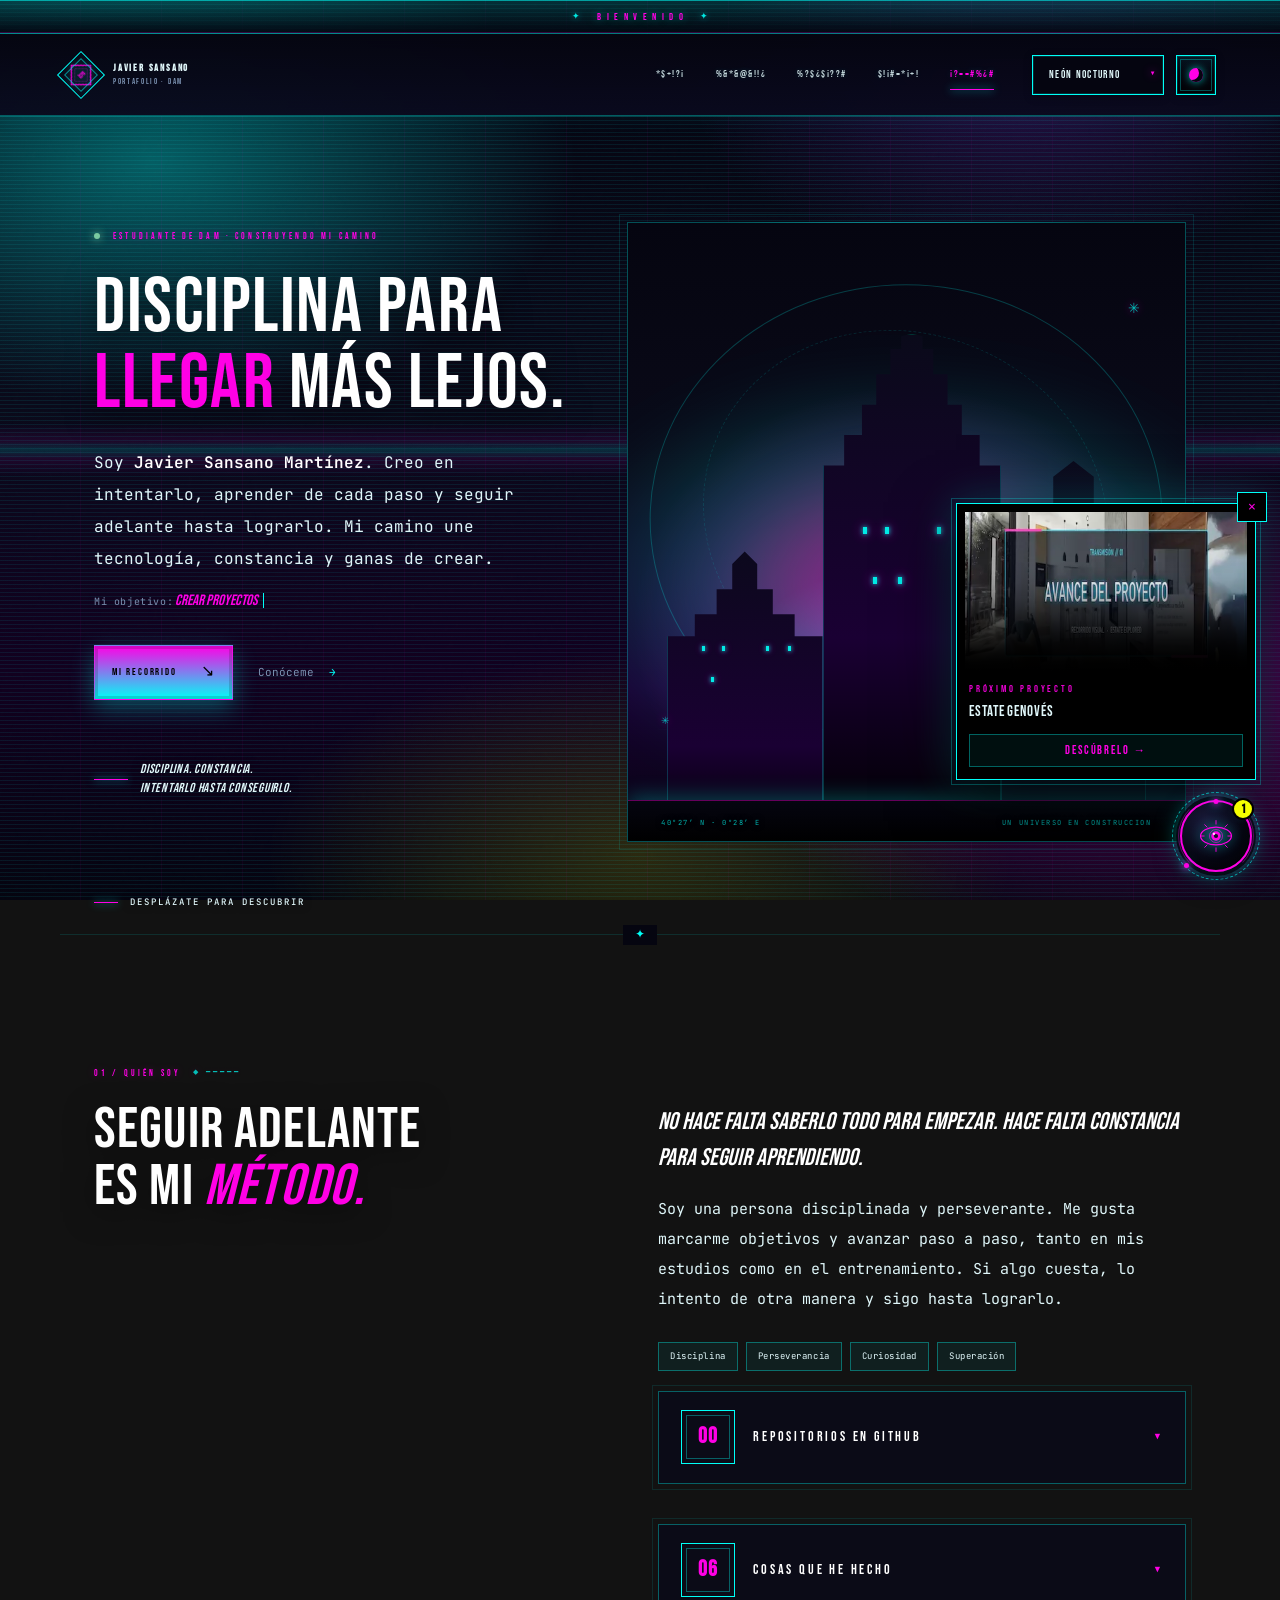
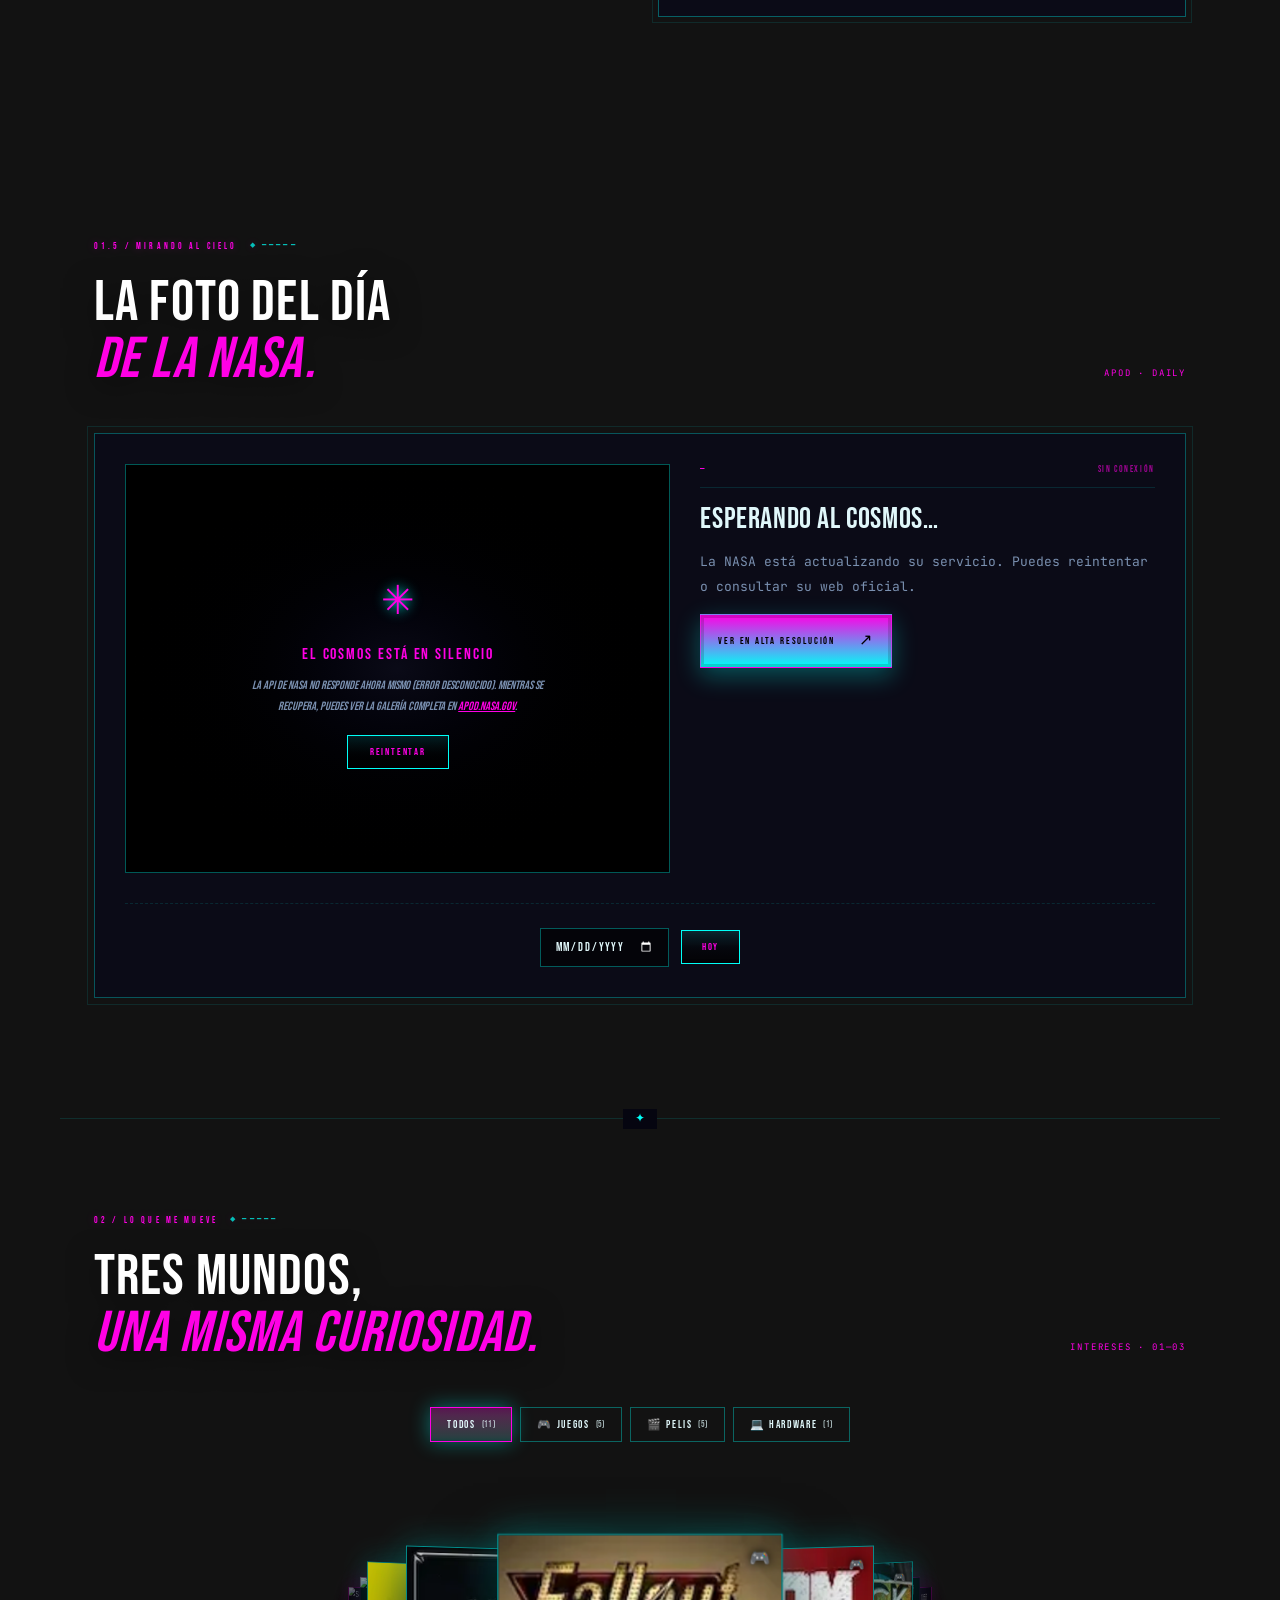
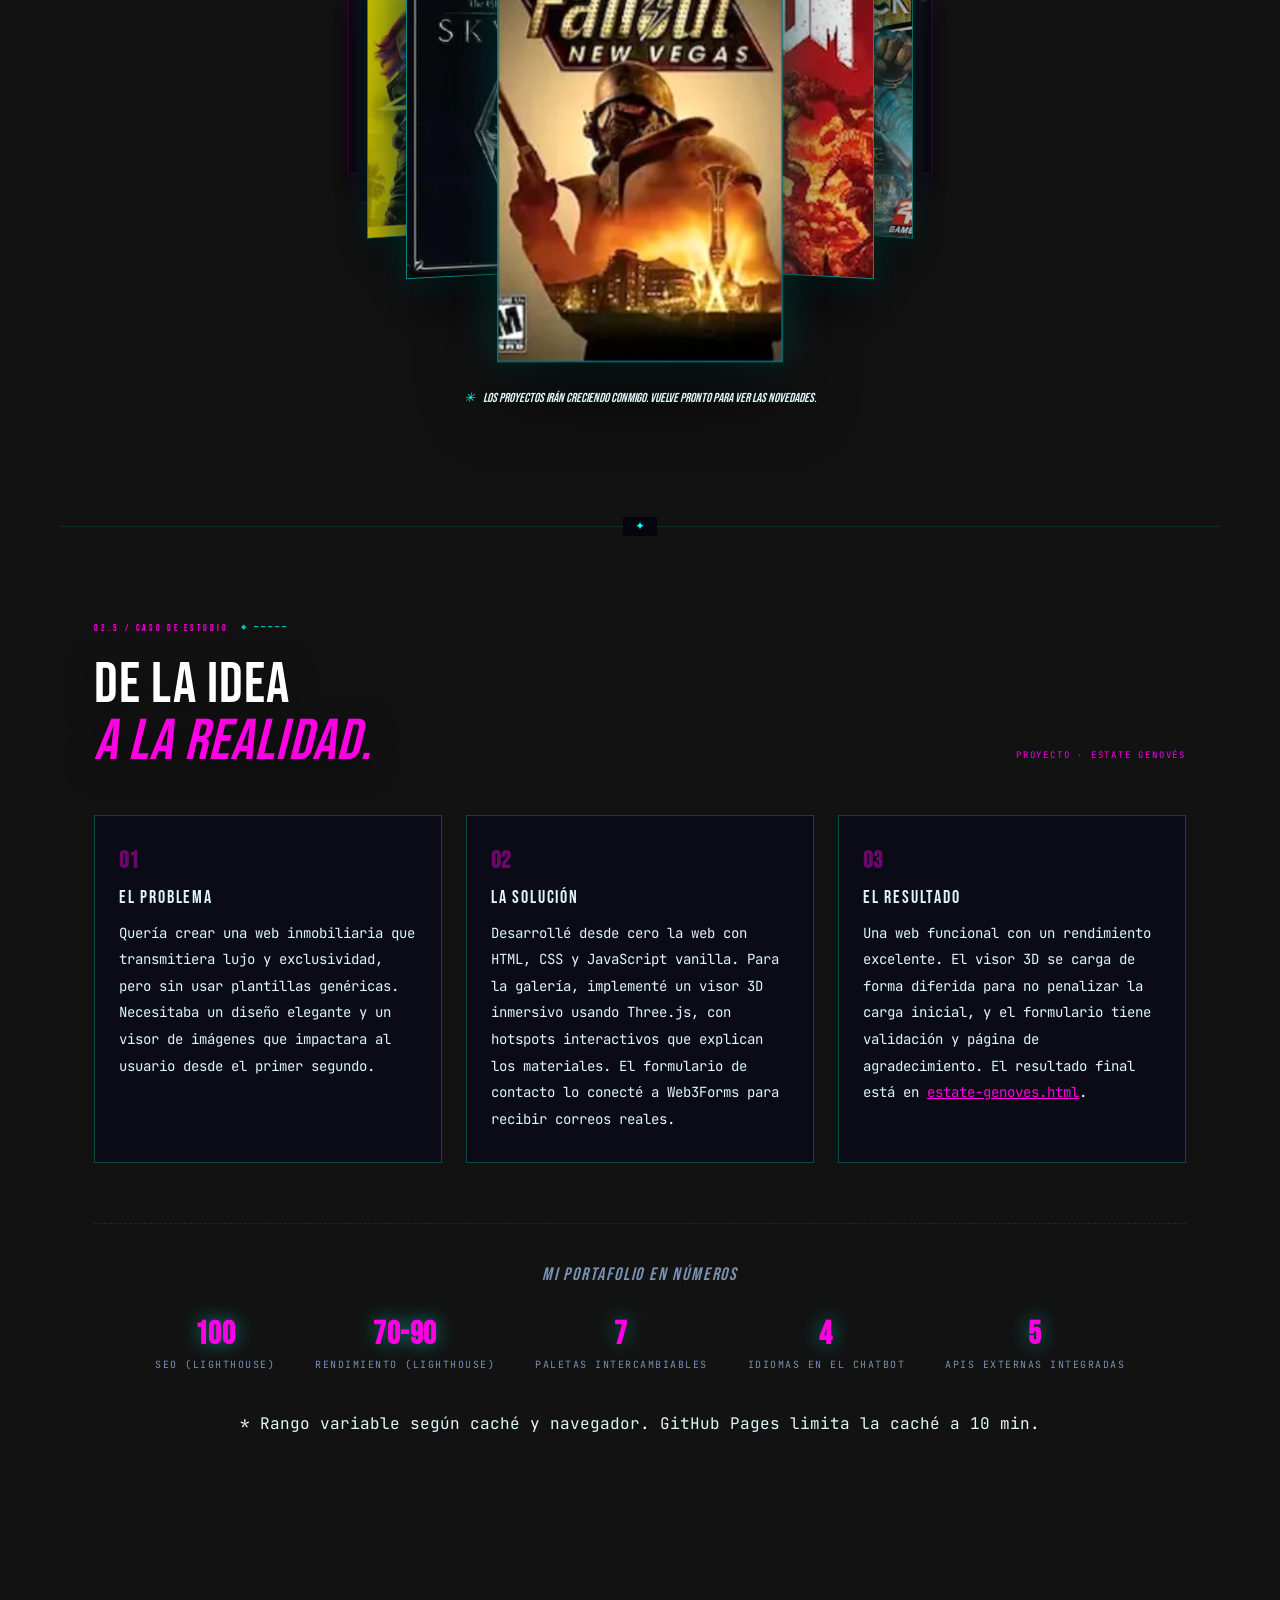
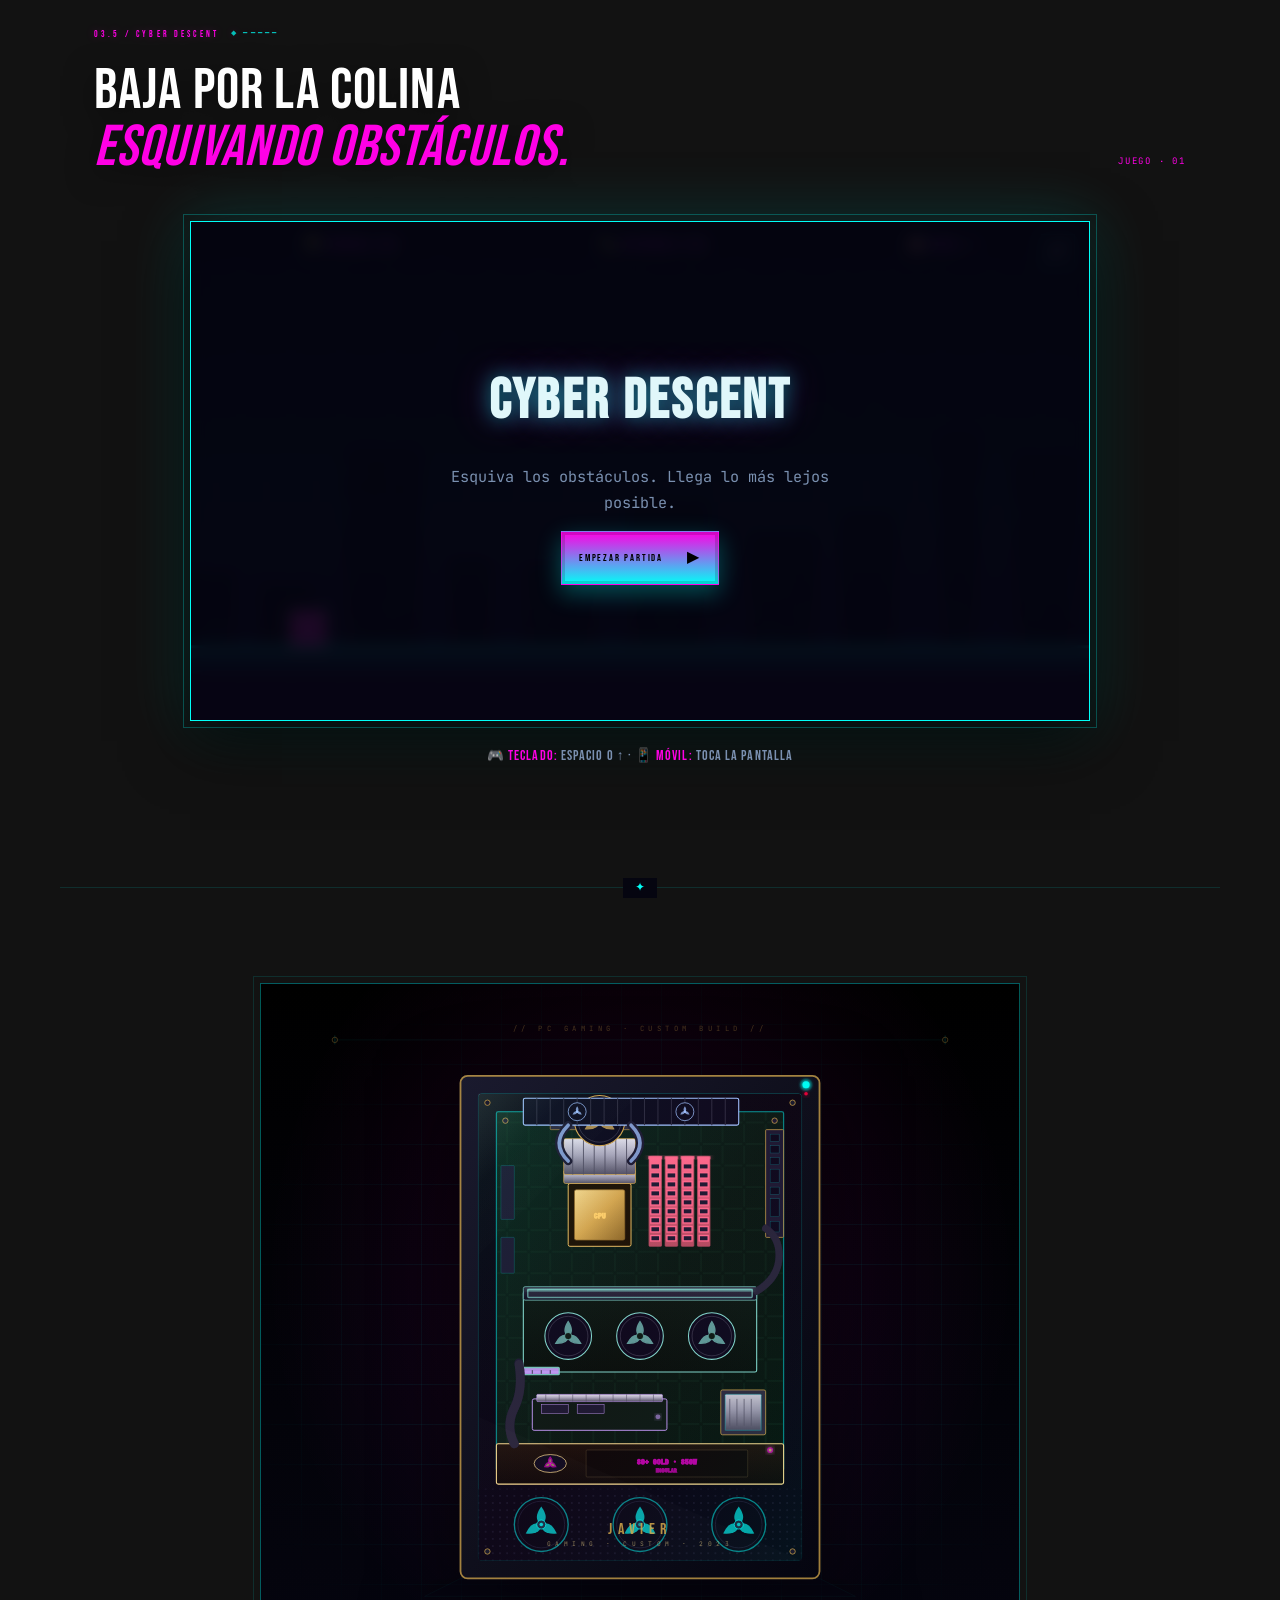
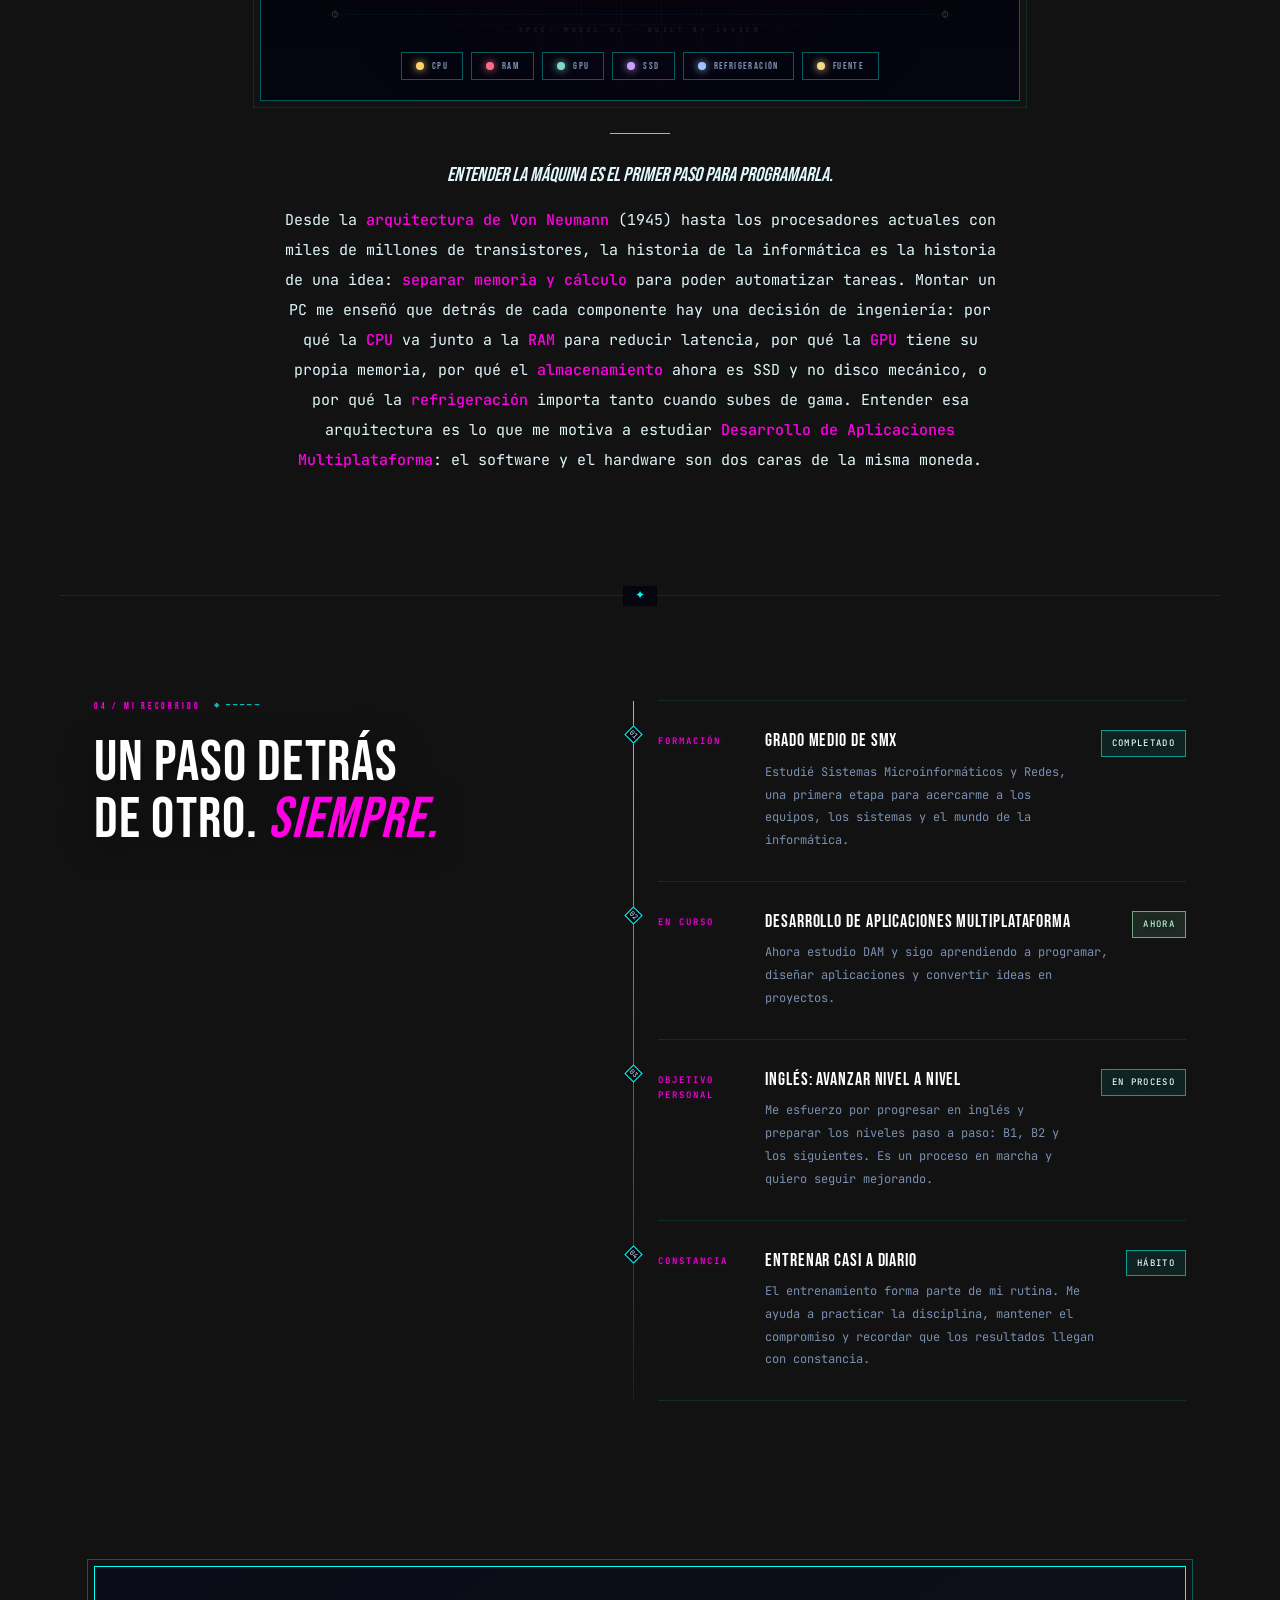
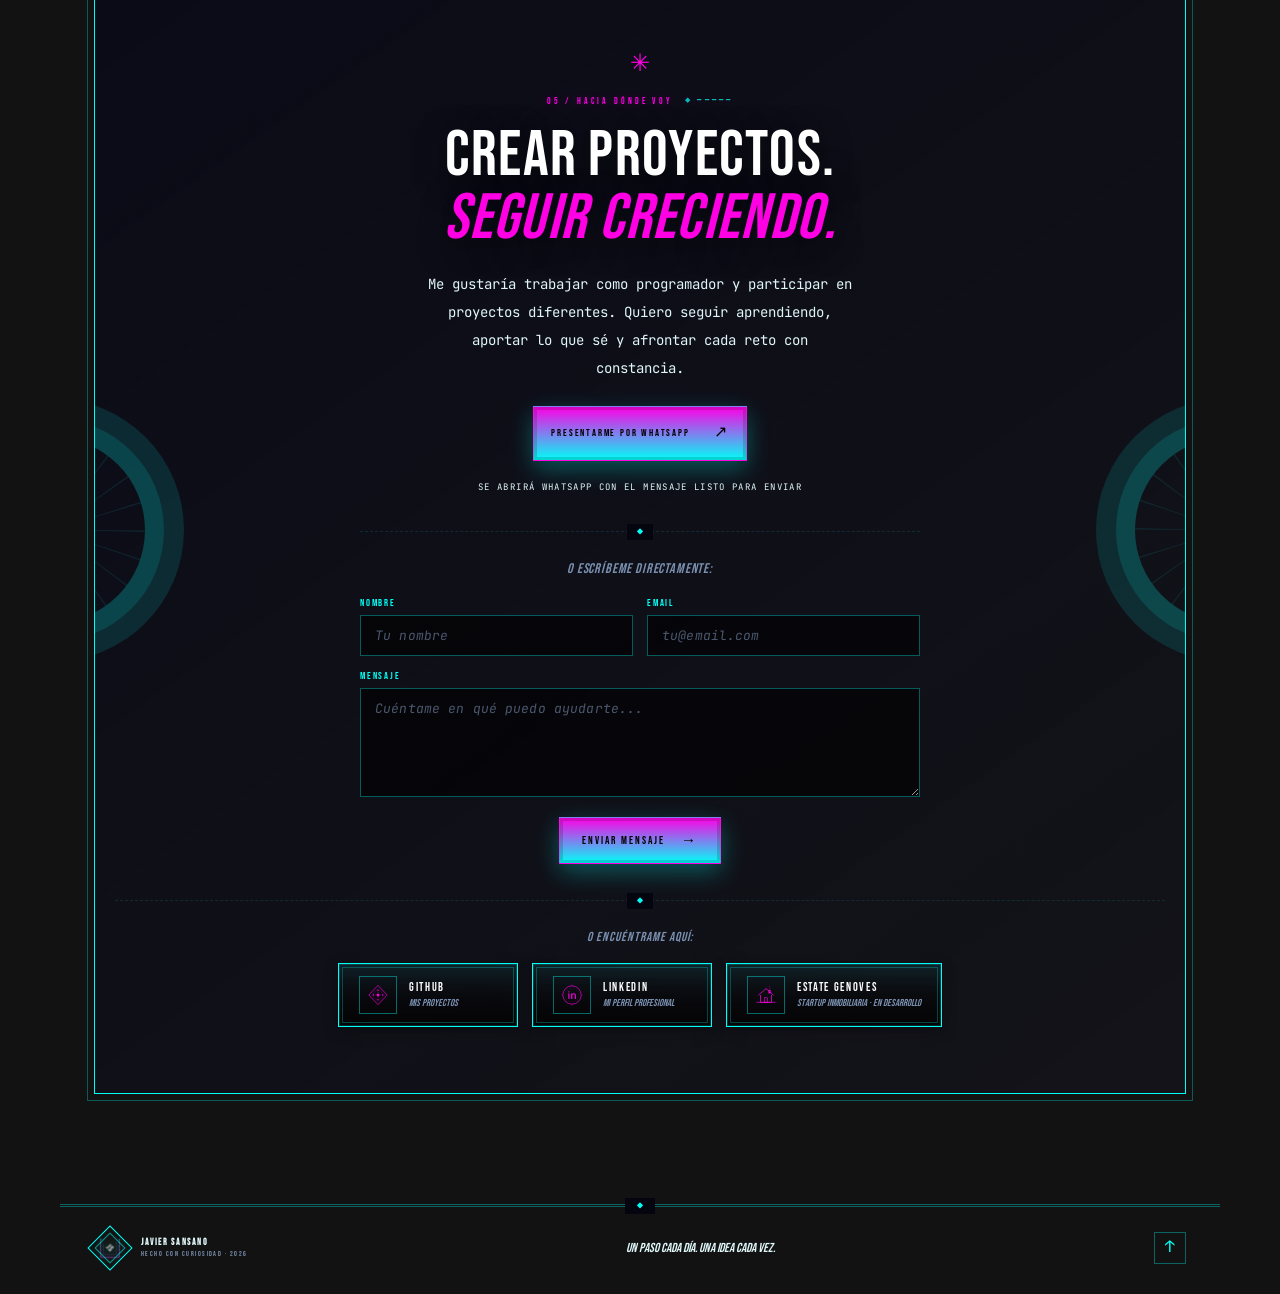
==== index.html @ 24f4bd37 "añadir caso de estudio, métricas y corregir layout de 3 columnas" ====
<!doctype html>
<html lang="es" data-era="neon-nocturno" data-theme="dark">
<head>
  <meta charset="utf-8">
  <meta name="viewport" content="width=device-width, initial-scale=1">
  <meta name="description" content="Portafolio de Javier Sansano Martínez, estudiante de Desarrollo de Aplicaciones Multiplataforma.">

  <!-- Open Graph (preview al compartir en redes) -->
  <meta property="og:type" content="website">
  <meta property="og:title" content="Javier Sansano Martínez — Portafolio DAM">
  <meta property="og:description" content="Estudiante de Desarrollo de Aplicaciones Multiplataforma. Disciplina, constancia y ganas de crear.">
  <meta property="og:url" content="https://javiersansano222.github.io/mi-web/">
  <meta property="og:image" content="https://javiersansano222.github.io/mi-web/img/og-image.jpg">
  <meta property="og:image:width" content="1200">
  <meta property="og:image:height" content="630">
  <meta property="og:image:alt" content="Portafolio de Javier Sansano Martínez — DAM">
  <meta property="og:locale" content="es_ES">

  <!-- Twitter Card -->
  <meta name="twitter:card" content="summary_large_image">
  <meta name="twitter:title" content="Javier Sansano Martínez — Portafolio DAM">
  <meta name="twitter:description" content="Estudiante de DAM. Disciplina, constancia y ganas de crear.">
  <meta name="twitter:image" content="https://javiersansano222.github.io/mi-web/img/og-image.jpg">

  <meta name="theme-color" content="#0a1220">
  <title>Javier Sansano Martínez — Portafolio</title>

  <link rel="preconnect" href="https://fonts.googleapis.com">
  <link rel="preconnect" href="https://fonts.gstatic.com" crossorigin>
  <link rel="preconnect" href="https://api.themoviedb.org">
  <link rel="preconnect" href="https://image.tmdb.org">
  
  <link rel="preload" href="https://fonts.googleapis.com/css2?family=Bebas+Neue&family=JetBrains+Mono:wght@400;700&display=swap" as="style" onload="this.onload=null;this.rel='stylesheet'">
  <noscript><link rel="stylesheet" href="https://fonts.googleapis.com/css2?family=Bebas+Neue&family=JetBrains+Mono:wght@400;700&display=swap"></noscript>

  <style>
    /* CSS crítico para evitar FOUC */
    :root{--bg:#050510;--ink:#e0f7fa;--gold:#00fff7;--gold-bright:#ff00e5;--serif:'Bebas Neue',sans-serif;--sans:'JetBrains Mono',monospace;--content:1160px;--ease:cubic-bezier(.2,.75,.25,1)}
    *{box-sizing:border-box;margin:0;padding:0}
    html{scroll-behavior:smooth;scroll-padding-top:90px}
    body{background:var(--bg);color:var(--ink);font-family:var(--sans);line-height:1.65;overflow-x:hidden}
    a{color:inherit;text-decoration:none}
    .site-header{display:flex;align-items:center;justify-content:space-between;height:82px;padding:0 max(5vw,24px);position:sticky;top:0;z-index:20;background:#050510;gap:38px}
    .brand{display:inline-flex;align-items:center;gap:12px}
    .nav{display:flex;gap:31px;margin-left:auto}
    .hero{min-height:calc(100svh - 82px);padding:88px 0 75px;display:grid;grid-template-columns:1fr 1.05fr;align-items:center;position:relative}
    .hero h1{font:400 clamp(48px,6vw,80px)/.99 var(--serif);letter-spacing:.02em;text-transform:uppercase;color:#fff}
    .hero__intro{font-size:16px;line-height:2;max-width:460px;margin:25px 0 16px}
    .button{display:inline-flex;align-items:center;gap:24px;padding:13px 17px;font-size:10px;letter-spacing:.18em;text-transform:uppercase}
    .section-shell{max-width:var(--content);margin-inline:auto;padding-inline:34px}
    .eyebrow{font-size:9px;letter-spacing:.35em;color:var(--gold-bright);text-transform:uppercase;margin-bottom:25px}
  </style>

  <!-- Cargar CSS normal (sin preload para no romper nada) -->
   <link rel="stylesheet" href="styles.min.css">
  <link rel="icon" type="image/svg+xml" href="favicon.svg">
  
  <!-- Cargar los scripts al final del head -->
  <script src="script.min.js" defer></script>
  <script src="game.js" defer></script>
  <script data-goatcounter="https://javiersansano222.goatcounter.com/count"
          async src="https://gc.zgo.at/count.js"></script>
</head>

<body class="is-loading">

  <!-- MINI REPRODUCTOR DE VÍDEO FLOTANTE -->
  <div class="mini-video" id="mini-video" aria-hidden="true">
    <button class="mini-video__close" id="mini-video-close" type="button" aria-label="Cerrar vídeo">✕</button>
        <video class="mini-video__player" id="mini-video-player"
           width="300" height="169" 
           muted playsinline controls preload="none"
           poster="img/avance-genoves.webp">
      <source src="img/estate-preview.mp4" type="video/mp4">
      Tu navegador no soporta vídeo HTML5.
    </video>
    <div class="mini-video__meta">
      <span class="mini-video__eyebrow">PRÓXIMO PROYECTO</span>
      <span class="mini-video__title">Estate Genovés</span>
      <a class="mini-video__link" href="estate-genoves.html">Descúbrelo →</a>
    </div>
  </div>

  <a class="skip-link" href="#contenido">Saltar al contenido</a>

  <!-- INTRO -->
  <div class="intro-overlay" id="intro-overlay" aria-hidden="true">
    <div class="intro-overlay__inner">
      <p class="intro-overlay__eyebrow">PORTFOLIO · MMXXV</p>
      <h1 class="intro-overlay__name">
        <span class="intro-overlay__name-line">JAVIER</span>
        <span class="intro-overlay__name-line">SANSANO</span>
      </h1>
      <div class="intro-overlay__progress">
        <div class="intro-overlay__bar" id="intro-bar"></div>
      </div>
      <p class="intro-overlay__percent" id="intro-percent">0%</p>
    </div>
  </div>

  <div class="scroll-progress"
       id="scroll-progress"
       role="progressbar"
       aria-label="Progreso de lectura"
       aria-valuemin="0"
       aria-valuemax="100"
       aria-valuenow="0"></div>

  <!-- FONDO CYBERPUNK -->
  <div class="ocean" aria-hidden="true">
    <div class="cyber-city" aria-hidden="true">
      <div class="cyber-city__skyline">
        <span class="cyber-bld cyber-bld--far"></span>
        <span class="cyber-bld cyber-bld--far cyber-bld--tall"></span>
        <span class="cyber-bld cyber-bld--far"></span>
        <span class="cyber-bld cyber-bld--far cyber-bld--tall"></span>
        <span class="cyber-bld cyber-bld--far"></span>
        <span class="cyber-bld cyber-bld--far"></span>
        <span class="cyber-bld cyber-bld--far cyber-bld--tall"></span>
        <span class="cyber-bld cyber-bld--far"></span>
      </div>
      <div class="cyber-city__skyline cyber-city__skyline--mid">
        <span class="cyber-bld cyber-bld--mid"></span>
        <span class="cyber-bld cyber-bld--mid cyber-bld--tall"></span>
        <span class="cyber-bld cyber-bld--mid"></span>
        <span class="cyber-bld cyber-bld--mid cyber-bld--tall"></span>
        <span class="cyber-bld cyber-bld--mid"></span>
        <span class="cyber-bld cyber-bld--mid cyber-bld--tall"></span>
        <span class="cyber-bld cyber-bld--mid"></span>
      </div>
      <div class="cyber-city__skyline cyber-city__skyline--near">
        <span class="cyber-bld cyber-bld--near"></span>
        <span class="cyber-bld cyber-bld--near cyber-bld--tall"></span>
        <span class="cyber-bld cyber-bld--near"></span>
        <span class="cyber-bld cyber-bld--near cyber-bld--tall"></span>
        <span class="cyber-bld cyber-bld--near"></span>
      </div>
      <div class="cyber-city__horizon"></div>
      <div class="cyber-car cyber-car--1"></div>
      <div class="cyber-car cyber-car--2"></div>
      <div class="cyber-car cyber-car--3"></div>
      <div class="cyber-car cyber-car--4"></div>
      <div class="cyber-car cyber-car--5"></div>
      <div class="cyber-car cyber-car--6"></div>
    </div>

    <canvas class="deco-matrix" id="matrix-canvas" aria-hidden="true"></canvas>
    <div class="deco-rays" aria-hidden="true"></div>
    <div class="deco-rain" aria-hidden="true"></div>
    <div class="deco-sun" aria-hidden="true"></div>

    <div class="ocean__glow"></div>
    <div class="ocean__grain"></div>
    <div class="bubble bubble--one"></div>
    <div class="bubble bubble--two"></div>
    <div class="bubble bubble--three"></div>
    <div class="bubble bubble--four"></div>
    <canvas id="particles"></canvas>
  </div>

  <div class="welcome-bar">
    <span class="welcome-bar__text">
      <span class="welcome-bar__star" aria-hidden="true">✦</span>
      BIENVENIDO
      <span class="welcome-bar__star" aria-hidden="true">✦</span>
    </span>
  </div>

  <header class="site-header">
    <a class="brand" href="#inicio" aria-label="Javier Sansano, inicio">
      <span class="brand__seal">
        <svg class="brand-seal-svg" viewBox="0 0 40 40" xmlns="http://www.w3.org/2000/svg" aria-hidden="true">
          <polygon class="seal-outline" points="20,3 37,20 20,37 3,20" fill="none" stroke="currentColor" stroke-width="1.5" stroke-linejoin="round"/>
          <polygon class="seal-inner" points="20,9 31,20 20,31 9,20" fill="none" stroke="currentColor" stroke-width="0.7" opacity="0.5"/>
          <text class="seal-text" x="20" y="24" text-anchor="middle" font-family="Bebas Neue, Arial Narrow, sans-serif" font-size="11" fill="currentColor" letter-spacing="0.5">JS</text>
        </svg>
      </span>
      <span class="brand__name">JAVIER SANSANO<small>PORTAFOLIO · DAM</small></span>
    </a>

    <button class="nav-toggle" id="nav-toggle" aria-expanded="false" aria-controls="main-nav" aria-label="Abrir menú">
      <span></span><span></span>
    </button>

    <nav class="nav" id="main-nav" aria-label="Navegación principal">
      <a href="#sobre-mi" data-matrix>Perfil</a>
      <a href="#proyectos" data-matrix>Intereses</a>
      <a href="#dentro" data-matrix>Ordenador</a>
      <a href="#recorrido" data-matrix>Recorrido</a>
      <a href="#contacto" data-matrix>Objetivo</a>
    </nav>

    <div class="header-tools">
      <div class="weather" id="weather" aria-live="polite" hidden>
        <span class="weather__icon" id="weather-icon" aria-hidden="true">☀</span>
        <span class="weather__temp" id="weather-temp">--°C</span>
        <span class="weather__city" id="weather-city">Valencia</span>
      </div>

      <label class="sr-only" for="era-select">Paleta visual</label>
      <select id="era-select" class="era-select" aria-label="Elegir paleta">
        <option value="neon-nocturno">Neón Nocturno</option>
        <option value="matrix-verde">Matrix Verde</option>
        <option value="blade-runner">Blade Runner</option>
        <option value="vaporwave">Vaporwave</option>
        <option value="sangre-neon">Sangre Neón</option>
        <option value="ultravioleta">Ultravioleta</option>
        <option value="lluvia-acida">Lluvia Acida</option>
      </select>

      <button class="theme-toggle" id="theme-toggle" type="button" aria-label="Cambiar a tema claro" aria-pressed="false">
        <span aria-hidden="true">◐</span>
      </button>
    </div>
  </header>

  <main id="contenido">
    <!-- HERO -->
    <section class="hero section-shell" id="inicio">
      <div class="hero__copy reveal">
        <p class="eyebrow"><span class="status-dot"></span> ESTUDIANTE DE DAM · CONSTRUYENDO MI CAMINO</p>
        <h1>Disciplina para<br><span>llegar</span> más lejos.</h1>
        <p class="hero__intro">Soy <strong>Javier Sansano Martínez</strong>. Creo en intentarlo, aprender de cada paso y seguir adelante hasta lograrlo. Mi camino une tecnología, constancia y ganas de crear.</p>
        <p class="hero__role">
          <span class="role-prefix">Mi objetivo:</span>
          <span id="typewriter">ser programador</span>
          <span class="type-caret" aria-hidden="true"></span>
        </p>
        <div class="hero__actions">
          <a class="button button--gold" href="#recorrido">Mi recorrido <span aria-hidden="true">↘</span></a>
          <a class="text-link" href="#sobre-mi">Conóceme <span aria-hidden="true">→</span></a>
        </div>
        <div class="hero__note">
          <span class="hero__note-line"></span>
          <span>Disciplina. Constancia.<br>Intentarlo hasta conseguirlo.</span>
        </div>
      </div>

      <div class="hero-art reveal" id="hero-art-fallback" aria-label="Ilustración decorativa cyberpunk">
        <div class="hero-art__orbit hero-art__orbit--outer"></div>
        <div class="hero-art__orbit hero-art__orbit--inner"></div>
        <div class="hero-art__waterline"></div>
        <div class="city">
          <div class="tower tower--left"><i></i><i></i><i></i><i></i><i></i></div>
          <div class="tower tower--center"><i></i><i></i><i></i><i></i><i></i><i></i></div>
          <div class="tower tower--right"><i></i><i></i><i></i><i></i></div>
          <div class="city__base"></div>
        </div>
        <div class="art-caption">
          <span>40°27′ N · 0°28′ E</span>
          <span>UN UNIVERSO EN CONSTRUCCION</span>
        </div>
        <div class="art-cross art-cross--one">✳</div>
        <div class="art-cross art-cross--two">✳</div>
      </div>

      <a class="scroll-cue" href="#sobre-mi"><span></span> DESPLÁZATE PARA DESCUBRIR</a>
    </section>

    <!-- SOBRE MÍ -->
    <section class="intro section-shell" id="sobre-mi">
      <div class="section-heading reveal">
        <p class="eyebrow">01 / QUIÉN SOY</p>
        <h2>Seguir adelante<br>es mi <em>método.</em></h2>
      </div>
      <div class="intro__body reveal">
        <p class="lead">No hace falta saberlo todo para empezar. Hace falta constancia para seguir aprendiendo.</p>
        <p>Soy una persona disciplinada y perseverante. Me gusta marcarme objetivos y avanzar paso a paso, tanto en mis estudios como en el entrenamiento. Si algo cuesta, lo intento de otra manera y sigo hasta lograrlo.</p>
        <div class="skill-list" aria-label="Mis valores">
          <span>Disciplina</span>
          <span>Perseverancia</span>
          <span>Curiosidad</span>
          <span>Superación</span>
        </div>

        <div class="counter counter--tree reveal" id="counter-repos">
          <button class="counter__head" type="button" aria-expanded="false" aria-controls="repos-tree">
            <span class="counter__num" id="repos-count" data-target="0">00</span>
            <span class="counter__title">repositorios en GitHub</span>
            <span class="counter__chevron" aria-hidden="true">▾</span>
          </button>
          <div class="counter__body" id="repos-tree">
            <ul class="tree" id="repos-list">
              <li class="tree__loading">
                <span class="tree__loading-dot"></span>
                <span class="tree__loading-dot"></span>
                <span class="tree__loading-dot"></span>
                <em>cargando repositorios…</em>
              </li>
            </ul>
            <a class="repos-all" href="https://github.com/javiersansano222?tab=repositories" target="_blank" rel="noopener noreferrer">
              Ver todos en GitHub <span aria-hidden="true">↗</span>
            </a>
          </div>
        </div>

        <div class="counter reveal" id="counter">
          <button class="counter__head" type="button" aria-expanded="false" aria-controls="counter-list">
            <span class="counter__num" data-target="6">06</span>
            <span class="counter__title">cosas que he hecho</span>
            <span class="counter__chevron" aria-hidden="true">▾</span>
          </button>
          <div class="counter__body" id="counter-list">
            <ul class="counter__list">
              <li><span>01</span> Terminé el Grado Medio de SMX</li>
              <li><span>02</span> Empecé el Grado Superior de DAM</li>
              <li><span>03</span> Monté mi primer PC desde cero</li>
              <li><span>04</span> Aprendí HTML, CSS y JavaScript</li>
              <li><span>05</span> Creé mi primera página web</li>
              <li><span>06</span> Llevo años entrenando a diario</li>
            </ul>
          </div>
        </div>
      </div>
    </section>

    <!-- NASA APOD -->
    <section class="apod section-shell" id="apod">
      <div class="section-heading section-heading--row reveal">
        <div>
          <p class="eyebrow">01.5 / MIRANDO AL CIELO</p>
          <h2>La foto del día<br><em>de la NASA.</em></h2>
        </div>
        <span class="section-index">APOD · DAILY</span>
      </div>

      <div class="apod__stage reveal">
        <div class="apod__frame">
          <div class="apod__media" id="apod-media">
            <div class="apod__loader" id="apod-loader">
              <div class="apod__loader-dot"></div>
              <div class="apod__loader-dot"></div>
              <div class="apod__loader-dot"></div>
              <span>Consultando al cosmos…</span>
            </div>
          </div>

          <div class="apod__caption">
            <div class="apod__meta">
              <span class="apod__date" id="apod-date">—</span>
              <span class="apod__type" id="apod-type">—</span>
            </div>
            <h3 class="apod__title" id="apod-title">Cargando…</h3>
            <p class="apod__explanation" id="apod-explanation">—</p>
            <a class="button button--gold apod__link" id="apod-link" href="#" target="_blank" rel="noopener noreferrer">
              Ver en alta resolución <span aria-hidden="true">↗</span>
            </a>
          </div>
        </div>

        <div class="apod__controls">
          <label for="apod-date-picker" class="sr-only">Elegir fecha</label>
          <input type="date" id="apod-date-picker" class="apod__date-input" min="1995-06-16" />
          <button class="apod__today" id="apod-today" type="button">Hoy</button>
        </div>
      </div>
    </section>

    <!-- PROYECTOS / INTERESES -->
    <section class="projects section-shell" id="proyectos">
      <div class="section-heading section-heading--row reveal">
        <div>
          <p class="eyebrow">02 / LO QUE ME MUEVE</p>
          <h2>Tres mundos,<br><em>una misma curiosidad.</em></h2>
        </div>
        <span class="section-index">INTERESES · 01—03</span>
      </div>

      <div class="games-filter reveal" role="tablist" aria-label="Filtrar por categoría">
        <button class="games-filter__btn is-active" data-filter="all" role="tab" aria-selected="true">
          Todos <span class="games-filter__count">(11)</span>
        </button>
        <button class="games-filter__btn" data-filter="game" role="tab" aria-selected="false">
          🎮 Juegos <span class="games-filter__count">(5)</span>
        </button>
        <button class="games-filter__btn" data-filter="movie" role="tab" aria-selected="false">
          🎬 Pelis <span class="games-filter__count">(5)</span>
        </button>
        <button class="games-filter__btn" data-filter="hardware" role="tab" aria-selected="false">
          💻 Hardware <span class="games-filter__count">(1)</span>
        </button>
      </div>

      <div class="games-stage">
        <ul class="games-deck" id="all-deck" role="listbox" aria-label="Mi colección">
          <li class="game-card" data-game="fallout" data-type="game" role="option" tabindex="0" aria-selected="false">
            <div class="game-card__inner">
              <img class="game-card__cover" src="img/fallout-new-vegas.webp" alt="Fallout: New Vegas" loading="lazy">
              <span class="game-card__num">01</span>
              <span class="game-card__badge game-card__badge--game">🎮</span>
              <div class="game-card__meta"><strong>Fallout: New Vegas</strong><small>2010 · RPG</small></div>
            </div>
          </li>
          <li class="game-card" data-game="doom" data-type="game" role="option" tabindex="0" aria-selected="false">
            <div class="game-card__inner">
              <img class="game-card__cover" src="img/doom.webp" alt="DOOM" loading="lazy">
              <span class="game-card__num">02</span>
              <span class="game-card__badge game-card__badge--game">🎮</span>
              <div class="game-card__meta"><strong>DOOM</strong><small>2016 · FPS</small></div>
            </div>
          </li>
          <li class="game-card" data-game="skyrim" data-type="game" role="option" tabindex="0" aria-selected="false">
            <div class="game-card__inner">
              <img class="game-card__cover" src="img/skyrim-tag-page-cover-art.webp" alt="Skyrim" loading="lazy">
              <span class="game-card__num">03</span>
              <span class="game-card__badge game-card__badge--game">🎮</span>
              <div class="game-card__meta"><strong>Skyrim</strong><small>2011 · RPG</small></div>
            </div>
          </li>
          <li class="game-card" data-game="bioshock" data-type="game" role="option" tabindex="0" aria-selected="false">
            <div class="game-card__inner">
              <img class="game-card__cover" src="img/bioshock.webp" alt="BioShock" loading="lazy">
              <span class="game-card__num">04</span>
              <span class="game-card__badge game-card__badge--game">🎮</span>
              <div class="game-card__meta"><strong>BioShock</strong><small>2007 · FPS narrativo</small></div>
            </div>
          </li>
          <li class="game-card" data-game="cyberpunk" data-type="game" role="option" tabindex="0" aria-selected="false">
            <div class="game-card__inner">
              <img class="game-card__cover" src="img/cyberpunk.webp" alt="Cyberpunk 2077" loading="lazy">
              <span class="game-card__num">05</span>
              <span class="game-card__badge game-card__badge--game">🎮</span>
              <div class="game-card__meta"><strong>Cyberpunk 2077</strong><small>2020 · RPG acción</small></div>
            </div>
          </li>

          <li class="game-card game-card--movie" data-movie="gladiator" data-type="movie" role="option" tabindex="0" aria-selected="false">
            <div class="game-card__inner">
              <img class="game-card__cover" data-tmdb="gladiator" alt="Gladiator" loading="lazy">
              <span class="game-card__num">06</span>
              <span class="game-card__badge game-card__badge--movie">🎬</span>
              <div class="game-card__meta"><strong>Gladiator</strong><small>2000 · Drama</small></div>
            </div>
          </li>
          <li class="game-card game-card--movie" data-movie="star-wars-6" data-type="movie" role="option" tabindex="0" aria-selected="false">
            <div class="game-card__inner">
              <img class="game-card__cover" data-tmdb="star-wars-6" alt="Return of the Jedi" loading="lazy">
              <span class="game-card__num">07</span>
              <span class="game-card__badge game-card__badge--movie">🎬</span>
              <div class="game-card__meta"><strong>Return of the Jedi</strong><small>1983 · Sci-Fi</small></div>
            </div>
          </li>
          <li class="game-card game-card--movie" data-movie="silence-lambs" data-type="movie" role="option" tabindex="0" aria-selected="false">
            <div class="game-card__inner">
              <img class="game-card__cover" data-tmdb="silence-lambs" alt="The Silence of the Lambs" loading="lazy">
              <span class="game-card__num">08</span>
              <span class="game-card__badge game-card__badge--movie">🎬</span>
              <div class="game-card__meta"><strong>The Silence of the Lambs</strong><small>1991 · Thriller</small></div>
            </div>
          </li>
          <li class="game-card game-card--movie" data-movie="se7en" data-type="movie" role="option" tabindex="0" aria-selected="false">
            <div class="game-card__inner">
              <img class="game-card__cover" data-tmdb="se7en" alt="Se7en" loading="lazy">
              <span class="game-card__num">09</span>
              <span class="game-card__badge game-card__badge--movie">🎬</span>
              <div class="game-card__meta"><strong>Se7en</strong><small>1995 · Thriller</small></div>
            </div>
          </li>
          <li class="game-card game-card--movie" data-movie="spiderman" data-type="movie" role="option" tabindex="0" aria-selected="false">
            <div class="game-card__inner">
              <img class="game-card__cover" data-tmdb="spiderman" alt="Spider-Man" loading="lazy">
              <span class="game-card__num">10</span>
              <span class="game-card__badge game-card__badge--movie">🎬</span>
              <div class="game-card__meta"><strong>Spider-Man</strong><small>2002 · Superhéroes</small></div>
            </div>
          </li>

          <li class="game-card game-card--hardware" data-hardware="pc" data-type="hardware" role="option" tabindex="0" aria-selected="false">
            <div class="game-card__inner">
              <img class="game-card__cover" src="img/pc.webp" alt="Mi PC gaming" loading="lazy">
              <span class="game-card__num">11</span>
              <span class="game-card__badge game-card__badge--hardware">💻</span>
              <div class="game-card__meta"><strong>Mi PC Gaming</strong><small>Montaje propio · 2023</small></div>
            </div>
          </li>
        </ul>

        <aside class="games-panel" id="games-panel" aria-hidden="true" aria-label="Detalles">
          <button class="games-panel__close" id="games-panel-close" type="button" aria-label="Cerrar panel">✕</button>
          <div class="games-panel__content">
            <div class="games-panel__poster-wrap">
              <img class="games-panel__poster" id="gp-poster" src="" alt="">
            </div>
            <div class="games-panel__meta">
              <span class="games-panel__num" id="gp-num">01</span>
              <span class="games-panel__genre" id="gp-genre">—</span>
            </div>
            <h3 class="games-panel__title" id="gp-title">—</h3>
            <p class="games-panel__year" id="gp-year">—</p>
            <p class="games-panel__studio" id="gp-studio">—</p>
            <p class="games-panel__synopsis" id="gp-synopsis">—</p>
            <div class="games-panel__rating">
              <span class="games-panel__rating-label">Mi nota</span>
              <span class="games-panel__rating-value" id="gp-note">—</span>
            </div>
            <blockquote class="games-panel__why" id="gp-why">—</blockquote>
          </div>
        </aside>

        <div class="games-overlay" id="games-overlay" aria-hidden="true"></div>
      </div>

      <p class="projects-note reveal"><span>✳</span> Los proyectos irán creciendo conmigo. Vuelve pronto para ver las novedades.</p>
    </section>
        <!-- CASO DE ESTUDIO -->
    <section class="case-study section-shell" id="caso-estudio">
      <div class="section-heading section-heading--row reveal">
        <div>
          <p class="eyebrow">02.5 / CASO DE ESTUDIO</p>
          <h2>De la idea<br><em>a la realidad.</em></h2>
        </div>
        <span class="section-index">PROYECTO · ESTATE GENOVÉS</span>
      </div>

      <div class="case-study__grid reveal">
        <!-- Problema -->
        <div class="case-study__card">
          <span class="case-study__num">01</span>
          <h3>El Problema</h3>
          <p>Quería crear una web inmobiliaria que transmitiera lujo y exclusividad, pero sin usar plantillas genéricas. Necesitaba un diseño elegante y un visor de imágenes que impactara al usuario desde el primer segundo.</p>
        </div>

        <!-- Solución -->
        <div class="case-study__card">
          <span class="case-study__num">02</span>
          <h3>La Solución</h3>
          <p>Desarrollé desde cero la web con HTML, CSS y JavaScript vanilla. Para la galería, implementé un visor 3D inmersivo usando Three.js, con hotspots interactivos que explican los materiales. El formulario de contacto lo conecté a Web3Forms para recibir correos reales.</p>
        </div>

        <!-- Resultado -->
        <div class="case-study__card">
          <span class="case-study__num">03</span>
          <h3>El Resultado</h3>
          <p>Una web funcional con un rendimiento excelente. El visor 3D se carga de forma diferida para no penalizar la carga inicial, y el formulario tiene validación y página de agradecimiento. El resultado final está en <a href="estate-genoves.html" class="case-study__link">estate-genoves.html</a>.</p>
        </div>
      </div>

      <!-- Métricas -->
      <div class="metrics reveal">
        <p class="metrics__title">Mi portafolio en números</p>
        <div class="metrics__grid">
          <div class="metrics__item"><strong>100</strong><span>SEO (Lighthouse)</span></div>
          <div class="metrics__item"><strong>70-90</strong><span>Rendimiento (Lighthouse)</span></div>
          <div class="metrics__item"><strong>7</strong><span>Paletas intercambiables</span></div>
          <div class="metrics__item"><strong>4</strong><span>Idiomas en el chatbot</span></div>
          <div class="metrics__item"><strong>5</strong><span>APIs externas integradas</span></div>
          <p class="metrics__note">* Rango variable según caché y navegador. GitHub Pages limita la caché a 10 min.</p>
        </div>
      </div>
    </section>
    <!-- JUEGO: CYBER DESCENT -->
<section class="game section-shell" id="juego">
  <div class="section-heading section-heading--row reveal">
    <div>
      <p class="eyebrow">03.5 / CYBER DESCENT</p>
      <h2>Baja por la colina<br><em>esquivando obstáculos.</em></h2>
    </div>
    <span class="section-index">JUEGO · 01</span>
  </div>

  <div class="game-stage reveal">
    <div class="game-hud">
      <span>🏆 Récord: <span id="game-record">0</span> m</span>
      <span>📏 Distancia: <span id="game-distance">0</span> m</span>
      <span>🎯 Nivel: <span id="game-level">1</span></span>
       <button class="game-mute" id="game-mute" type="button" aria-label="Silenciar sonido" aria-pressed="false">🔊</button>
    </div>

    <canvas id="game-canvas"></canvas>

    <div class="game-overlay" id="game-overlay">
      <h3 class="game-overlay__title" id="game-overlay-title">CYBER DESCENT</h3>
      <p class="game-overlay__text" id="game-overlay-text">Esquiva los obstáculos. Llega lo más lejos posible.</p>
      <button class="button button--gold" id="game-start-btn" type="button">
        Empezar partida <span aria-hidden="true">▶</span>
      </button>
    </div>
  </div>

  <p class="game-controls reveal">
    🎮 <strong>Teclado:</strong> Espacio o ↑ · 📱 <strong>Móvil:</strong> Toca la pantalla
  </p>
</section>

    <!-- DENTRO DEL ORDENADOR -->
    <section class="inside section-shell" id="dentro">
      <div class="pc-diagram">
        <svg class="pc-svg" viewBox="0 0 800 700" xmlns="http://www.w3.org/2000/svg" role="img" aria-label="Diagrama interactivo de un PC gaming con sus componentes">
            <defs>
    <linearGradient id="caseFrame" x1="0" y1="0" x2="1" y2="1">
      <stop offset="0%" stop-color="#1a1a2e"/>
      <stop offset="50%" stop-color="#0f0f1c"/>
      <stop offset="100%" stop-color="#050510"/>
    </linearGradient>
    <linearGradient id="caseInner" x1="0" y1="0" x2="0" y2="1">
      <stop offset="0%" stop-color="#08080f"/>
      <stop offset="100%" stop-color="#050510"/>
    </linearGradient>
    <linearGradient id="glassFront" x1="0" y1="0" x2="1" y2="1">
      <stop offset="0%" stop-color="#00fff7" stop-opacity="0.06"/>
      <stop offset="50%" stop-color="#ff00e5" stop-opacity="0.03"/>
      <stop offset="100%" stop-color="#00fff7" stop-opacity="0.06"/>
    </linearGradient>
    <linearGradient id="glassReflect" x1="0" y1="0" x2="0.7" y2="0.7">
      <stop offset="0%" stop-color="#ffffff" stop-opacity="0.15"/>
      <stop offset="40%" stop-color="#ffffff" stop-opacity="0.02"/>
      <stop offset="100%" stop-color="#ffffff" stop-opacity="0"/>
    </linearGradient>
    <linearGradient id="pcbGreen" x1="0" y1="0" x2="1" y2="1">
      <stop offset="0%" stop-color="#0a2419"/>
      <stop offset="100%" stop-color="#041208"/>
    </linearGradient>
    <linearGradient id="metalHeat" x1="0" y1="0" x2="0" y2="1">
      <stop offset="0%" stop-color="#e0e0e8"/>
      <stop offset="45%" stop-color="#a8a8b8"/>
      <stop offset="100%" stop-color="#505060"/>
    </linearGradient>
    <linearGradient id="gpuBoard" x1="0" y1="0" x2="0" y2="1">
      <stop offset="0%" stop-color="#0a1a10"/>
      <stop offset="100%" stop-color="#051008"/>
    </linearGradient>
    <linearGradient id="gpuPlate" x1="0" y1="0" x2="0" y2="1">
      <stop offset="0%" stop-color="#2a2a3a"/>
      <stop offset="50%" stop-color="#1a1a2a"/>
      <stop offset="100%" stop-color="#0a0a19"/>
    </linearGradient>
    <linearGradient id="ramHeat" x1="0" y1="0" x2="0" y2="1">
      <stop offset="0%" stop-color="#ff6b8a"/>
      <stop offset="100%" stop-color="#b34d5e"/>
    </linearGradient>
    <linearGradient id="psuBody" x1="0" y1="0" x2="0" y2="1">
      <stop offset="0%" stop-color="#1a1208"/>
      <stop offset="100%" stop-color="#0a0804"/>
    </linearGradient>
    <linearGradient id="cpuGold" x1="0" y1="0" x2="1" y2="1">
      <stop offset="0%" stop-color="#f4d98a"/>
      <stop offset="50%" stop-color="#d4a84b"/>
      <stop offset="100%" stop-color="#8c6a25"/>
    </linearGradient>
    <radialGradient id="ledCyan">
      <stop offset="0%" stop-color="#00fff7" stop-opacity="1"/>
      <stop offset="100%" stop-color="#00fff7" stop-opacity="0"/>
    </radialGradient>
    <radialGradient id="ledMagenta">
      <stop offset="0%" stop-color="#ff00e5" stop-opacity="1"/>
      <stop offset="100%" stop-color="#ff00e5" stop-opacity="0"/>
    </radialGradient>
    <radialGradient id="ledAmber">
      <stop offset="0%" stop-color="#f5ff00" stop-opacity="1"/>
      <stop offset="100%" stop-color="#f5ff00" stop-opacity="0"/>
    </radialGradient>
    <radialGradient id="ledPurple">
      <stop offset="0%" stop-color="#c9a0ff" stop-opacity="1"/>
      <stop offset="100%" stop-color="#c9a0ff" stop-opacity="0"/>
    </radialGradient>
    <radialGradient id="shadow" cx="0.5" cy="0.5" r="0.5">
      <stop offset="0%" stop-color="#000000" stop-opacity="0.85"/>
      <stop offset="70%" stop-color="#000000" stop-opacity="0.3"/>
      <stop offset="100%" stop-color="#000000" stop-opacity="0"/>
    </radialGradient>
    <filter id="glow" x="-50%" y="-50%" width="200%" height="200%">
      <feGaussianBlur stdDeviation="3" result="blur"/>
      <feMerge>
        <feMergeNode in="blur"/>
        <feMergeNode in="SourceGraphic"/>
      </feMerge>
    </filter>
    <filter id="glowSoft" x="-50%" y="-50%" width="200%" height="200%">
      <feGaussianBlur stdDeviation="6" result="blur"/>
      <feMerge>
        <feMergeNode in="blur"/>
        <feMergeNode in="SourceGraphic"/>
      </feMerge>
    </filter>
    <pattern id="meshPattern" x="0" y="0" width="8" height="8" patternUnits="userSpaceOnUse">
      <rect width="8" height="8" fill="#050510"/>
      <circle cx="4" cy="4" r="0.9" fill="#1a1a2e"/>
    </pattern>
    <pattern id="pcbTraces" x="0" y="0" width="24" height="24" patternUnits="userSpaceOnUse">
      <path d="M 0 12 H 10 M 14 12 H 24 M 12 0 V 10 M 12 14 V 24" stroke="#1a4a30" stroke-width="0.6" fill="none" opacity="0.7"/>
    </pattern>
  </defs>

  <ellipse cx="400" cy="650" rx="260" ry="20" fill="url(#shadow)" opacity="0.8"/>
  <path d="M 200 640 L 600 640 L 640 660 L 160 660 Z" fill="#050510" stroke="rgba(0, 255, 247, 0.15)" stroke-width="0.5" opacity="0.5"/>
  <rect x="200" y="80" width="400" height="560" rx="8" fill="url(#caseFrame)" stroke="url(#caseFrame)" stroke-width="2"/>
  <rect x="200" y="80" width="400" height="560" rx="8" fill="none" stroke="#d4a84b" stroke-width="2" opacity="0.75"/>
  <rect x="220" y="100" width="360" height="520" rx="4" fill="none" stroke="rgba(0, 255, 247, 0.35)" stroke-width="1"/>
  <rect x="220" y="100" width="360" height="520" rx="4" fill="url(#caseInner)"/>
  <rect x="220" y="540" width="360" height="80" fill="url(#meshPattern)" opacity="0.9"/>

  <!-- Ventiladores frontales -->
  <g transform="translate(290, 580)">
    <circle cx="0" cy="0" r="30" fill="#050510" stroke="rgba(0, 255, 247, 0.5)" stroke-width="1.5"/>
    <circle cx="0" cy="0" r="26" fill="none" stroke="#1a1a2e" stroke-width="1"/>
    <g class="pc-fan__blades">
      <path d="M 0,-20 Q 10,-6 0,0 Q -10,-6 0,-20 Z" fill="#00fff7" opacity="0.65"/>
      <path d="M 0,-20 Q 10,-6 0,0 Q -10,-6 0,-20 Z" fill="#00fff7" opacity="0.65" transform="rotate(120)"/>
      <path d="M 0,-20 Q 10,-6 0,0 Q -10,-6 0,-20 Z" fill="#00fff7" opacity="0.65" transform="rotate(240)"/>
    </g>
    <circle cx="0" cy="0" r="5" fill="#1a1a2e" stroke="#00fff7" stroke-width="0.8"/>
    <circle cx="0" cy="0" r="2" fill="#00fff7" filter="url(#glow)">
      <animate attributeName="opacity" values="1;0.5;1" dur="1.8s" repeatCount="indefinite"/>
    </circle>
  </g>
  <g transform="translate(400, 580)">
    <circle cx="0" cy="0" r="30" fill="#050510" stroke="rgba(0, 255, 247, 0.5)" stroke-width="1.5"/>
    <circle cx="0" cy="0" r="26" fill="none" stroke="#1a1a2e" stroke-width="1"/>
    <g class="pc-fan__blades">
      <path d="M 0,-20 Q 10,-6 0,0 Q -10,-6 0,-20 Z" fill="#00fff7" opacity="0.65"/>
      <path d="M 0,-20 Q 10,-6 0,0 Q -10,-6 0,-20 Z" fill="#00fff7" opacity="0.65" transform="rotate(120)"/>
      <path d="M 0,-20 Q 10,-6 0,0 Q -10,-6 0,-20 Z" fill="#00fff7" opacity="0.65" transform="rotate(240)"/>
    </g>
    <circle cx="0" cy="0" r="5" fill="#1a1a2e" stroke="#00fff7" stroke-width="0.8"/>
    <circle cx="0" cy="0" r="2" fill="#00fff7" filter="url(#glow)">
      <animate attributeName="opacity" values="0.5;1;0.5" dur="2s" repeatCount="indefinite"/>
    </circle>
  </g>
  <g transform="translate(510, 580)">
    <circle cx="0" cy="0" r="30" fill="#050510" stroke="rgba(0, 255, 247, 0.5)" stroke-width="1.5"/>
    <circle cx="0" cy="0" r="26" fill="none" stroke="#1a1a2e" stroke-width="1"/>
    <g class="pc-fan__blades">
      <path d="M 0,-20 Q 10,-6 0,0 Q -10,-6 0,-20 Z" fill="#00fff7" opacity="0.65"/>
      <path d="M 0,-20 Q 10,-6 0,0 Q -10,-6 0,-20 Z" fill="#00fff7" opacity="0.65" transform="rotate(120)"/>
      <path d="M 0,-20 Q 10,-6 0,0 Q -10,-6 0,-20 Z" fill="#00fff7" opacity="0.65" transform="rotate(240)"/>
    </g>
    <circle cx="0" cy="0" r="5" fill="#1a1a2e" stroke="#00fff7" stroke-width="0.8"/>
    <circle cx="0" cy="0" r="2" fill="#00fff7" filter="url(#glow)">
      <animate attributeName="opacity" values="1;0.3;1" dur="2.2s" repeatCount="indefinite"/>
    </circle>
  </g>

  <!-- Placa base -->
  <g class="pc-part pc-part--mobo" data-part="mobo">
    <rect x="240" y="120" width="320" height="400" rx="2" fill="url(#pcbGreen)" stroke="rgba(0, 255, 247, 0.35)" stroke-width="1.2"/>
    <rect x="240" y="120" width="320" height="400" rx="2" fill="url(#pcbTraces)" opacity="0.9"/>
    <circle cx="250" cy="130" r="3" fill="#1a1a2e" stroke="#d4a84b" stroke-width="0.8"/>
    <circle cx="550" cy="130" r="3" fill="#1a1a2e" stroke="#d4a84b" stroke-width="0.8"/>
    <circle cx="250" cy="510" r="3" fill="#1a1a2e" stroke="#d4a84b" stroke-width="0.8"/>
    <circle cx="550" cy="510" r="3" fill="#1a1a2e" stroke="#d4a84b" stroke-width="0.8"/>
    <rect x="490" y="430" width="50" height="50" rx="2" fill="#2a2a3a" stroke="#d4a84b" stroke-width="0.8"/>
    <rect x="495" y="435" width="40" height="40" rx="1" fill="url(#metalHeat)" opacity="0.85"/>
    <line x1="500" y1="440" x2="500" y2="470" stroke="#505060" stroke-width="0.8"/>
    <line x1="508" y1="440" x2="508" y2="470" stroke="#505060" stroke-width="0.8"/>
    <line x1="516" y1="440" x2="516" y2="470" stroke="#505060" stroke-width="0.8"/>
    <line x1="524" y1="440" x2="524" y2="470" stroke="#505060" stroke-width="0.8"/>
    <rect x="300" y="125" width="90" height="15" rx="1" fill="#2a2a3a" stroke="#d4a84b" stroke-width="0.6"/>
    <line x1="310" y1="128" x2="310" y2="137" stroke="#505060" stroke-width="0.5"/>
    <line x1="320" y1="128" x2="320" y2="137" stroke="#505060" stroke-width="0.5"/>
    <line x1="330" y1="128" x2="330" y2="137" stroke="#505060" stroke-width="0.5"/>
    <line x1="340" y1="128" x2="340" y2="137" stroke="#505060" stroke-width="0.5"/>
    <line x1="350" y1="128" x2="350" y2="137" stroke="#505060" stroke-width="0.5"/>
    <line x1="360" y1="128" x2="360" y2="137" stroke="#505060" stroke-width="0.5"/>
    <line x1="370" y1="128" x2="370" y2="137" stroke="#505060" stroke-width="0.5"/>
    <line x1="380" y1="128" x2="380" y2="137" stroke="#505060" stroke-width="0.5"/>
    <rect x="245" y="180" width="15" height="60" rx="1" fill="#1a1a2e" stroke="rgba(0, 255, 247, 0.3)" stroke-width="0.6"/>
    <rect x="245" y="260" width="15" height="40" rx="1" fill="#1a1a2e" stroke="rgba(0, 255, 247, 0.3)" stroke-width="0.6"/>
    <rect x="540" y="140" width="20" height="120" rx="1" fill="#1a1a2e" stroke="#d4a84b" stroke-width="0.8"/>
    <rect x="545" y="145" width="10" height="8" fill="#0a0a19" stroke="rgba(0, 255, 247, 0.4)" stroke-width="0.4"/>
    <rect x="545" y="158" width="10" height="8" fill="#0a0a19" stroke="rgba(0, 255, 247, 0.4)" stroke-width="0.4"/>
    <rect x="545" y="171" width="10" height="8" fill="#0a0a19" stroke="rgba(0, 255, 247, 0.4)" stroke-width="0.4"/>
    <rect x="545" y="184" width="10" height="15" fill="#0a0a19" stroke="rgba(0, 255, 247, 0.4)" stroke-width="0.4"/>
    <rect x="545" y="204" width="10" height="8" fill="#0a0a19" stroke="rgba(0, 255, 247, 0.4)" stroke-width="0.4"/>
    <rect x="545" y="217" width="10" height="20" fill="#0a0a19" stroke="rgba(0, 255, 247, 0.4)" stroke-width="0.4"/>
    <rect x="545" y="242" width="10" height="12" fill="#0a0a19" stroke="rgba(0, 255, 247, 0.4)" stroke-width="0.4"/>
  </g>

  <!-- CPU -->
  <g class="pc-part pc-part--cpu" data-part="cpu">
    <rect x="320" y="200" width="70" height="70" rx="2" fill="#1a1200" stroke="#ffd166" stroke-width="1"/>
    <rect x="327" y="207" width="56" height="56" rx="2" fill="url(#cpuGold)" stroke="#8c6a25" stroke-width="0.8"/>
    <text x="355" y="238" font-family="JetBrains Mono, monospace" font-size="7" fill="#5a4020" text-anchor="middle">CPU</text>
    <rect x="315" y="185" width="80" height="15" rx="2" fill="url(#metalHeat)" stroke="#d4a84b" stroke-width="0.8"/>
    <rect x="315" y="150" width="80" height="40" rx="2" fill="url(#metalHeat)" stroke="#d4a84b" stroke-width="0.8"/>
    <line x1="325" y1="150" x2="325" y2="190" stroke="#505060" stroke-width="1"/>
    <line x1="337" y1="150" x2="337" y2="190" stroke="#505060" stroke-width="1"/>
    <line x1="349" y1="150" x2="349" y2="190" stroke="#505060" stroke-width="1"/>
    <line x1="361" y1="150" x2="361" y2="190" stroke="#505060" stroke-width="1"/>
    <line x1="373" y1="150" x2="373" y2="190" stroke="#505060" stroke-width="1"/>
    <line x1="385" y1="150" x2="385" y2="190" stroke="#505060" stroke-width="1"/>
    <g transform="translate(355, 130)">
      <circle cx="0" cy="0" r="28" fill="#0a0a19" stroke="#d4a84b" stroke-width="1.2"/>
      <circle cx="0" cy="0" r="24" fill="none" stroke="#505060" stroke-width="0.6"/>
      <g class="pc-fan__blades">
        <path d="M 0,-18 Q 8,-6 0,0 Q -8,-6 0,-18 Z" fill="#ffd166" opacity="0.65"/>
        <path d="M 0,-18 Q 8,-6 0,0 Q -8,-6 0,-18 Z" fill="#ffd166" opacity="0.65" transform="rotate(120)"/>
        <path d="M 0,-18 Q 8,-6 0,0 Q -8,-6 0,-18 Z" fill="#ffd166" opacity="0.65" transform="rotate(240)"/>
      </g>
      <circle cx="0" cy="0" r="4" fill="#1a1200" stroke="#ffd166" stroke-width="0.8"/>
      <circle cx="0" cy="0" r="2" fill="#ffd166" filter="url(#glow)">
        <animate attributeName="opacity" values="1;0.6;1" dur="1.6s" repeatCount="indefinite"/>
      </circle>
    </g>
  </g>

  <!-- RAM (4 módulos) -->
  <g class="pc-part pc-part--ram" data-part="ram">
    <g transform="translate(410, 170)">
      <rect x="0" y="0" width="14" height="100" rx="1" fill="url(#ramHeat)" stroke="#b34d5e" stroke-width="0.8"/>
      <rect x="2" y="8" width="10" height="6" fill="#1a1a2e"/>
      <rect x="2" y="18" width="10" height="6" fill="#1a1a2e"/>
      <rect x="2" y="28" width="10" height="6" fill="#1a1a2e"/>
      <rect x="2" y="38" width="10" height="6" fill="#1a1a2e"/>
      <rect x="2" y="48" width="10" height="6" fill="#1a1a2e"/>
      <rect x="2" y="58" width="10" height="6" fill="#1a1a2e"/>
      <rect x="2" y="68" width="10" height="6" fill="#1a1a2e"/>
      <rect x="2" y="78" width="10" height="6" fill="#1a1a2e"/>
      <rect x="2" y="88" width="10" height="6" fill="#1a1a2e"/>
      <rect x="0" y="0" width="14" height="2" fill="#ff6b8a" filter="url(#glow)">
        <animate attributeName="opacity" values="1;0.5;1" dur="1.8s" repeatCount="indefinite"/>
      </rect>
    </g>
    <g transform="translate(428, 170)">
      <rect x="0" y="0" width="14" height="100" rx="1" fill="url(#ramHeat)" stroke="#b34d5e" stroke-width="0.8"/>
      <rect x="2" y="8" width="10" height="6" fill="#1a1a2e"/>
      <rect x="2" y="18" width="10" height="6" fill="#1a1a2e"/>
      <rect x="2" y="28" width="10" height="6" fill="#1a1a2e"/>
      <rect x="2" y="38" width="10" height="6" fill="#1a1a2e"/>
      <rect x="2" y="48" width="10" height="6" fill="#1a1a2e"/>
      <rect x="2" y="58" width="10" height="6" fill="#1a1a2e"/>
      <rect x="2" y="68" width="10" height="6" fill="#1a1a2e"/>
      <rect x="2" y="78" width="10" height="6" fill="#1a1a2e"/>
      <rect x="2" y="88" width="10" height="6" fill="#1a1a2e"/>
      <rect x="0" y="0" width="14" height="2" fill="#ff6b8a" filter="url(#glow)">
        <animate attributeName="opacity" values="0.5;1;0.5" dur="2s" repeatCount="indefinite"/>
      </rect>
    </g>
    <g transform="translate(446, 170)">
      <rect x="0" y="0" width="14" height="100" rx="1" fill="url(#ramHeat)" stroke="#b34d5e" stroke-width="0.8"/>
      <rect x="2" y="8" width="10" height="6" fill="#1a1a2e"/>
      <rect x="2" y="18" width="10" height="6" fill="#1a1a2e"/>
      <rect x="2" y="28" width="10" height="6" fill="#1a1a2e"/>
      <rect x="2" y="38" width="10" height="6" fill="#1a1a2e"/>
      <rect x="2" y="48" width="10" height="6" fill="#1a1a2e"/>
      <rect x="2" y="58" width="10" height="6" fill="#1a1a2e"/>
      <rect x="2" y="68" width="10" height="6" fill="#1a1a2e"/>
      <rect x="2" y="78" width="10" height="6" fill="#1a1a2e"/>
      <rect x="2" y="88" width="10" height="6" fill="#1a1a2e"/>
      <rect x="0" y="0" width="14" height="2" fill="#ff6b8a" filter="url(#glow)">
        <animate attributeName="opacity" values="1;0.4;1" dur="2.2s" repeatCount="indefinite"/>
      </rect>
    </g>
    <g transform="translate(464, 170)">
      <rect x="0" y="0" width="14" height="100" rx="1" fill="url(#ramHeat)" stroke="#b34d5e" stroke-width="0.8"/>
      <rect x="2" y="8" width="10" height="6" fill="#1a1a2e"/>
      <rect x="2" y="18" width="10" height="6" fill="#1a1a2e"/>
      <rect x="2" y="28" width="10" height="6" fill="#1a1a2e"/>
      <rect x="2" y="38" width="10" height="6" fill="#1a1a2e"/>
      <rect x="2" y="48" width="10" height="6" fill="#1a1a2e"/>
      <rect x="2" y="58" width="10" height="6" fill="#1a1a2e"/>
      <rect x="2" y="68" width="10" height="6" fill="#1a1a2e"/>
      <rect x="2" y="78" width="10" height="6" fill="#1a1a2e"/>
      <rect x="2" y="88" width="10" height="6" fill="#1a1a2e"/>
      <rect x="0" y="0" width="14" height="2" fill="#ff6b8a" filter="url(#glow)">
        <animate attributeName="opacity" values="1;0.5;1" dur="1.6s" repeatCount="indefinite"/>
      </rect>
    </g>
  </g>

  <!-- GPU -->
  <g class="pc-part pc-part--gpu" data-part="gpu">
    <rect x="270" y="320" width="260" height="90" rx="2" fill="url(#gpuBoard)" stroke="#7fd8c8" stroke-width="1.2"/>
    <rect x="270" y="315" width="260" height="15" rx="2" fill="url(#gpuPlate)" stroke="#7fd8c8" stroke-width="0.8"/>
    <rect x="275" y="318" width="250" height="9" rx="1" fill="#2a2a3a" opacity="0.7"/>
    <g transform="translate(320, 370)">
      <circle cx="0" cy="0" r="26" fill="#0a0a19" stroke="#7fd8c8" stroke-width="1.2"/>
      <circle cx="0" cy="0" r="22" fill="none" stroke="#505060" stroke-width="0.6"/>
      <g class="pc-fan__blades">
        <path d="M 0,-16 Q 7,-5 0,0 Q -7,-5 0,-16 Z" fill="#7fd8c8" opacity="0.7"/>
        <path d="M 0,-16 Q 7,-5 0,0 Q -7,-5 0,-16 Z" fill="#7fd8c8" opacity="0.7" transform="rotate(120)"/>
        <path d="M 0,-16 Q 7,-5 0,0 Q -7,-5 0,-16 Z" fill="#7fd8c8" opacity="0.7" transform="rotate(240)"/>
      </g>
      <circle cx="0" cy="0" r="4" fill="#0a1a10" stroke="#7fd8c8" stroke-width="0.6"/>
    </g>
    <g transform="translate(400, 370)">
      <circle cx="0" cy="0" r="26" fill="#0a0a19" stroke="#7fd8c8" stroke-width="1.2"/>
      <circle cx="0" cy="0" r="22" fill="none" stroke="#505060" stroke-width="0.6"/>
      <g class="pc-fan__blades">
        <path d="M 0,-16 Q 7,-5 0,0 Q -7,-5 0,-16 Z" fill="#7fd8c8" opacity="0.7"/>
        <path d="M 0,-16 Q 7,-5 0,0 Q -7,-5 0,-16 Z" fill="#7fd8c8" opacity="0.7" transform="rotate(120)"/>
        <path d="M 0,-16 Q 7,-5 0,0 Q -7,-5 0,-16 Z" fill="#7fd8c8" opacity="0.7" transform="rotate(240)"/>
      </g>
      <circle cx="0" cy="0" r="4" fill="#0a1a10" stroke="#7fd8c8" stroke-width="0.6"/>
    </g>
    <g transform="translate(480, 370)">
      <circle cx="0" cy="0" r="26" fill="#0a0a19" stroke="#7fd8c8" stroke-width="1.2"/>
      <circle cx="0" cy="0" r="22" fill="none" stroke="#505060" stroke-width="0.6"/>
      <g class="pc-fan__blades">
        <path d="M 0,-16 Q 7,-5 0,0 Q -7,-5 0,-16 Z" fill="#7fd8c8" opacity="0.7"/>
        <path d="M 0,-16 Q 7,-5 0,0 Q -7,-5 0,-16 Z" fill="#7fd8c8" opacity="0.7" transform="rotate(120)"/>
        <path d="M 0,-16 Q 7,-5 0,0 Q -7,-5 0,-16 Z" fill="#7fd8c8" opacity="0.7" transform="rotate(240)"/>
      </g>
      <circle cx="0" cy="0" r="4" fill="#0a1a10" stroke="#7fd8c8" stroke-width="0.6"/>
    </g>
    <path d="M 530 320 Q 555 305 555 280 Q 555 260 540 250" fill="none" stroke="#1a1a2e" stroke-width="8" stroke-linecap="round"/>
    <path d="M 530 320 Q 555 305 555 280 Q 555 260 540 250" fill="none" stroke="#2a2a3a" stroke-width="8" stroke-dasharray="1 2" stroke-linecap="round" opacity="0.7"/>
    <rect x="270" y="405" width="40" height="8" rx="1" fill="#c9a0ff" opacity="0.9"/>
    <line x1="280" y1="408" x2="280" y2="412" stroke="#0a1a10" stroke-width="0.8"/>
    <line x1="290" y1="408" x2="290" y2="412" stroke="#0a1a10" stroke-width="0.8"/>
    <line x1="300" y1="408" x2="300" y2="412" stroke="#0a1a10" stroke-width="0.8"/>
    <rect x="275" y="318" width="250" height="1.5" fill="#7fd8c8" filter="url(#glow)">
      <animate attributeName="opacity" values="1;0.4;1" dur="2.4s" repeatCount="indefinite"/>
    </rect>
  </g>

  <!-- SSD NVMe -->
  <g class="pc-part pc-part--storage" data-part="storage">
    <rect x="280" y="440" width="150" height="35" rx="2" fill="#0a1a10" stroke="#c9a0ff" stroke-width="1"/>
    <rect x="290" y="446" width="30" height="10" fill="#1a1a2e" stroke="#c9a0ff" stroke-width="0.5"/>
    <rect x="330" y="446" width="30" height="10" fill="#1a1a2e" stroke="#c9a0ff" stroke-width="0.5"/>
    <rect x="285" y="435" width="140" height="8" rx="1" fill="url(#metalHeat)" stroke="#c9a0ff" stroke-width="0.6"/>
    <line x1="295" y1="435" x2="295" y2="443" stroke="#505060" stroke-width="0.6"/>
    <line x1="310" y1="435" x2="310" y2="443" stroke="#505060" stroke-width="0.6"/>
    <line x1="325" y1="435" x2="325" y2="443" stroke="#505060" stroke-width="0.6"/>
    <line x1="340" y1="435" x2="340" y2="443" stroke="#505060" stroke-width="0.6"/>
    <line x1="355" y1="435" x2="355" y2="443" stroke="#505060" stroke-width="0.6"/>
    <line x1="370" y1="435" x2="370" y2="443" stroke="#505060" stroke-width="0.6"/>
    <line x1="385" y1="435" x2="385" y2="443" stroke="#505060" stroke-width="0.6"/>
    <line x1="400" y1="435" x2="400" y2="443" stroke="#505060" stroke-width="0.6"/>
    <line x1="415" y1="435" x2="415" y2="443" stroke="#505060" stroke-width="0.6"/>
    <circle cx="420" cy="460" r="2" fill="#c9a0ff" filter="url(#glow)">
      <animate attributeName="opacity" values="1;0.3;1" dur="1.2s" repeatCount="indefinite"/>
    </circle>
  </g>

  <!-- Refrigeración AIO -->
  <g class="pc-part pc-part--cooling" data-part="cooling">
    <rect x="270" y="105" width="240" height="30" rx="2" fill="#0a0a19" stroke="#a0c4ff" stroke-width="1.2"/>
    <line x1="285" y1="105" x2="285" y2="135" stroke="#2a2a3a" stroke-width="1.2"/>
    <line x1="300" y1="105" x2="300" y2="135" stroke="#2a2a3a" stroke-width="1.2"/>
    <line x1="315" y1="105" x2="315" y2="135" stroke="#2a2a3a" stroke-width="1.2"/>
    <line x1="330" y1="105" x2="330" y2="135" stroke="#2a2a3a" stroke-width="1.2"/>
    <line x1="345" y1="105" x2="345" y2="135" stroke="#2a2a3a" stroke-width="1.2"/>
    <line x1="360" y1="105" x2="360" y2="135" stroke="#2a2a3a" stroke-width="1.2"/>
    <line x1="375" y1="105" x2="375" y2="135" stroke="#2a2a3a" stroke-width="1.2"/>
    <line x1="390" y1="105" x2="390" y2="135" stroke="#2a2a3a" stroke-width="1.2"/>
    <line x1="405" y1="105" x2="405" y2="135" stroke="#2a2a3a" stroke-width="1.2"/>
    <line x1="420" y1="105" x2="420" y2="135" stroke="#2a2a3a" stroke-width="1.2"/>
    <line x1="435" y1="105" x2="435" y2="135" stroke="#2a2a3a" stroke-width="1.2"/>
    <line x1="450" y1="105" x2="450" y2="135" stroke="#2a2a3a" stroke-width="1.2"/>
    <line x1="465" y1="105" x2="465" y2="135" stroke="#2a2a3a" stroke-width="1.2"/>
    <line x1="480" y1="105" x2="480" y2="135" stroke="#2a2a3a" stroke-width="1.2"/>
    <line x1="495" y1="105" x2="495" y2="135" stroke="#2a2a3a" stroke-width="1.2"/>
    <g transform="translate(330, 120)">
      <circle cx="0" cy="0" r="10" fill="#0a0a19" stroke="#a0c4ff" stroke-width="0.8"/>
      <g class="pc-fan__blades">
        <path d="M 0,-6 Q 3,-2 0,0 Q -3,-2 0,-6 Z" fill="#a0c4ff" opacity="0.75"/>
        <path d="M 0,-6 Q 3,-2 0,0 Q -3,-2 0,-6 Z" fill="#a0c4ff" opacity="0.75" transform="rotate(120)"/>
        <path d="M 0,-6 Q 3,-2 0,0 Q -3,-2 0,-6 Z" fill="#a0c4ff" opacity="0.75" transform="rotate(240)"/>
      </g>
      <circle cx="0" cy="0" r="1.5" fill="#a0c4ff"/>
    </g>
    <g transform="translate(450, 120)">
      <circle cx="0" cy="0" r="10" fill="#0a0a19" stroke="#a0c4ff" stroke-width="0.8"/>
      <g class="pc-fan__blades">
        <path d="M 0,-6 Q 3,-2 0,0 Q -3,-2 0,-6 Z" fill="#a0c4ff" opacity="0.75"/>
        <path d="M 0,-6 Q 3,-2 0,0 Q -3,-2 0,-6 Z" fill="#a0c4ff" opacity="0.75" transform="rotate(120)"/>
        <path d="M 0,-6 Q 3,-2 0,0 Q -3,-2 0,-6 Z" fill="#a0c4ff" opacity="0.75" transform="rotate(240)"/>
      </g>
      <circle cx="0" cy="0" r="1.5" fill="#a0c4ff"/>
    </g>
    <path d="M 320 135 Q 300 155 320 175" fill="none" stroke="#1a1a2e" stroke-width="9" stroke-linecap="round"/>
    <path d="M 320 135 Q 300 155 320 175" fill="none" stroke="#a0c4ff" stroke-width="4" stroke-linecap="round" opacity="0.75">
      <animate attributeName="stroke-dashoffset" from="0" to="-60" dur="2s" repeatCount="indefinite"/>
    </path>
    <path d="M 390 135 Q 410 155 390 175" fill="none" stroke="#1a1a2e" stroke-width="9" stroke-linecap="round"/>
    <path d="M 390 135 Q 410 155 390 175" fill="none" stroke="#a0c4ff" stroke-width="4" stroke-linecap="round" opacity="0.75">
      <animate attributeName="stroke-dashoffset" from="0" to="60" dur="2s" repeatCount="indefinite"/>
    </path>
  </g>

  <!-- PSU -->
  <g class="pc-part pc-part--psu" data-part="psu">
    <rect x="240" y="490" width="320" height="45" rx="2" fill="url(#psuBody)" stroke="#f4d98a" stroke-width="1.2"/>
    <ellipse cx="300" cy="512" rx="18" ry="10" fill="#0a0a19" stroke="#f4d98a" stroke-width="0.8"/>
    <g class="pc-fan__blades">
      <path d="M 0,-7 Q 4,-2 0,0 Q -4,-2 0,-7 Z" fill="#f4d98a" opacity="0.55" transform="translate(300, 512)"/>
      <path d="M 0,-7 Q 4,-2 0,0 Q -4,-2 0,-7 Z" fill="#f4d98a" opacity="0.55" transform="translate(300, 512) rotate(120)"/>
      <path d="M 0,-7 Q 4,-2 0,0 Q -4,-2 0,-7 Z" fill="#f4d98a" opacity="0.55" transform="translate(300, 512) rotate(240)"/>
    </g>
    <rect x="340" y="497" width="180" height="30" rx="1" fill="#0a0804" stroke="rgba(244, 217, 138, 0.3)" stroke-width="0.5"/>
    <text x="430" y="512" font-family="JetBrains Mono, monospace" font-size="7" fill="#f4d98a" text-anchor="middle" opacity="0.7">80+ GOLD · 850W</text>
    <text x="430" y="522" font-family="JetBrains Mono, monospace" font-size="5" fill="#7a90b0" text-anchor="middle" opacity="0.6">MODULAR</text>
    <path d="M 260 490 Q 250 470 260 450 Q 270 430 265 400" fill="none" stroke="#1a1a2e" stroke-width="10" stroke-linecap="round"/>
    <path d="M 260 490 Q 250 470 260 450 Q 270 430 265 400" fill="none" stroke="#2a2a3a" stroke-width="10" stroke-dasharray="1 2" stroke-linecap="round" opacity="0.7"/>
    <circle cx="545" cy="497" r="2.5" fill="#f4d98a" filter="url(#glow)">
      <animate attributeName="opacity" values="1;0.5;1" dur="3s" repeatCount="indefinite"/>
    </circle>
  </g>

  <!-- Cristal templado (encima de todo) -->
  <g class="pc-part pc-part--glass" aria-hidden="true" pointer-events="none">
    <rect x="220" y="100" width="360" height="520" rx="4" fill="url(#glassFront)" opacity="0.9"/>
    <path d="M 220 100 L 400 100 L 220 280 Z" fill="url(#glassReflect)" opacity="0.7"/>
    <path d="M 220 460 L 580 620 L 220 620 Z" fill="rgba(255, 255, 255, 0.02)" opacity="0.6"/>
    <circle cx="230" cy="110" r="3" fill="#1a1a2e" stroke="#d4a84b" stroke-width="0.8"/>
    <circle cx="570" cy="110" r="3" fill="#1a1a2e" stroke="#d4a84b" stroke-width="0.8"/>
    <circle cx="230" cy="610" r="3" fill="#1a1a2e" stroke="#d4a84b" stroke-width="0.8"/>
    <circle cx="570" cy="610" r="3" fill="#1a1a2e" stroke="#d4a84b" stroke-width="0.8"/>
    <text x="400" y="590" font-family="Bebas Neue, Arial Narrow, sans-serif" font-size="18" fill="#d4a84b" letter-spacing="6" text-anchor="middle" opacity="0.85">JAVIER</text>
    <text x="400" y="604" font-family="JetBrains Mono, monospace" font-size="7" fill="rgba(244, 217, 138, 0.55)" letter-spacing="5" text-anchor="middle">GAMING · CUSTOM · 2023</text>
  </g>

  <!-- LEDs exteriores -->
  <circle cx="585" cy="90" r="4" fill="#00fff7" filter="url(#glow)">
    <animate attributeName="opacity" values="1;0.4;1" dur="2s" repeatCount="indefinite"/>
  </circle>
  <circle cx="585" cy="90" r="8" fill="url(#ledCyan)" opacity="0.7">
    <animate attributeName="opacity" values="0.7;0.2;0.7" dur="2s" repeatCount="indefinite"/>
  </circle>
  <circle cx="585" cy="100" r="2" fill="#ff003c" filter="url(#glow)">
    <animate attributeName="opacity" values="0.3;1;0.3;1;0.3;0.3" dur="1.5s" repeatCount="indefinite"/>
  </circle>

  <!-- Decoración exterior -->
  <g class="pc-deco" aria-hidden="true" opacity="0.4">
    <line x1="60" y1="40" x2="740" y2="40" stroke="rgba(0, 255, 247, 0.3)" stroke-width="0.5"/>
    <line x1="60" y1="680" x2="740" y2="680" stroke="rgba(0, 255, 247, 0.3)" stroke-width="0.5"/>
    <line x1="60" y1="35" x2="60" y2="45" stroke="rgba(0, 255, 247, 0.5)" stroke-width="0.8"/>
    <line x1="740" y1="35" x2="740" y2="45" stroke="rgba(0, 255, 247, 0.5)" stroke-width="0.8"/>
    <line x1="60" y1="675" x2="60" y2="685" stroke="rgba(0, 255, 247, 0.5)" stroke-width="0.8"/>
    <line x1="740" y1="675" x2="740" y2="685" stroke="rgba(0, 255, 247, 0.5)" stroke-width="0.8"/>
    <circle cx="60" cy="40" r="3" fill="none" stroke="#d4a84b" stroke-width="0.8"/>
    <circle cx="740" cy="40" r="3" fill="none" stroke="#d4a84b" stroke-width="0.8"/>
    <circle cx="60" cy="680" r="3" fill="none" stroke="#d4a84b" stroke-width="0.8"/>
    <circle cx="740" cy="680" r="3" fill="none" stroke="#d4a84b" stroke-width="0.8"/>
    <text x="400" y="30" font-family="JetBrains Mono, monospace" font-size="8" fill="#d4a84b" letter-spacing="5" text-anchor="middle" opacity="0.75">// PC GAMING · CUSTOM BUILD //</text>
    <text x="400" y="700" font-family="JetBrains Mono, monospace" font-size="7" fill="#7a90b0" letter-spacing="4" text-anchor="middle" opacity="0.6">SPEC: MODEL 01 · BUILT BY JAVIER</text>
  </g>
        </svg>
        <div class="pc-tooltip" id="pc-tooltip" role="tooltip" aria-hidden="true">
          <strong class="pc-tooltip__title"></strong>
          <small class="pc-tooltip__desc"></small>
        </div>

        <ul class="pc-legend" aria-label="Lista de componentes">
          <li><button type="button" class="pc-legend__btn" data-part="cpu"><span class="pc-legend__dot" style="--c:#ffd166"></span>CPU</button></li>
          <li><button type="button" class="pc-legend__btn" data-part="ram"><span class="pc-legend__dot" style="--c:#ff6b8a"></span>RAM</button></li>
          <li><button type="button" class="pc-legend__btn" data-part="gpu"><span class="pc-legend__dot" style="--c:#7fd8c8"></span>GPU</button></li>
          <li><button type="button" class="pc-legend__btn" data-part="storage"><span class="pc-legend__dot" style="--c:#c9a0ff"></span>SSD</button></li>
          <li><button type="button" class="pc-legend__btn" data-part="cooling"><span class="pc-legend__dot" style="--c:#a0c4ff"></span>Refrigeración</button></li>
          <li><button type="button" class="pc-legend__btn" data-part="psu"><span class="pc-legend__dot" style="--c:#f4d98a"></span>Fuente</button></li>
        </ul>
      </div>

      <div class="pc__caption">
        <p class="pc__caption-line">Entender la máquina es el primer paso para programarla.</p>
        <p class="pc__caption-body">
          Desde la <strong>arquitectura de Von Neumann</strong> (1945) hasta los procesadores actuales con miles de millones de transistores, la historia de la informática es la historia de una idea: <strong>separar memoria y cálculo</strong> para poder automatizar tareas. Montar un PC me enseñó que detrás de cada componente hay una decisión de ingeniería: por qué la <strong>CPU</strong> va junto a la <strong>RAM</strong> para reducir latencia, por qué la <strong>GPU</strong> tiene su propia memoria, por qué el <strong>almacenamiento</strong> ahora es SSD y no disco mecánico, o por qué la <strong>refrigeración</strong> importa tanto cuando subes de gama. Entender esa arquitectura es lo que me motiva a estudiar <strong>Desarrollo de Aplicaciones Multiplataforma</strong>: el software y el hardware son dos caras de la misma moneda.
        </p>
      </div>
    </section>

    <!-- RECORRIDO -->
    <section class="journey section-shell" id="recorrido">
      <div class="section-heading reveal">
        <p class="eyebrow">04 / MI RECORRIDO</p>
        <h2>Un paso detrás<br>de otro. <em>Siempre.</em></h2>
      </div>
      <div class="timeline">
        <article class="timeline-item reveal">
          <span class="timeline-marker">01</span>
          <div class="timeline-date">FORMACIÓN</div>
          <div>
            <h3>Grado Medio de SMX</h3>
            <p>Estudié Sistemas Microinformáticos y Redes, una primera etapa para acercarme a los equipos, los sistemas y el mundo de la informática.</p>
          </div>
          <span class="timeline-state">COMPLETADO</span>
        </article>
        <article class="timeline-item reveal">
          <span class="timeline-marker">02</span>
          <div class="timeline-date">EN CURSO</div>
          <div>
            <h3>Desarrollo de Aplicaciones Multiplataforma</h3>
            <p>Ahora estudio DAM y sigo aprendiendo a programar, diseñar aplicaciones y convertir ideas en proyectos.</p>
          </div>
          <span class="timeline-state timeline-state--active">AHORA</span>
        </article>
        <article class="timeline-item reveal">
          <span class="timeline-marker">03</span>
          <div class="timeline-date">OBJETIVO PERSONAL</div>
          <div>
            <h3>Inglés: avanzar nivel a nivel</h3>
            <p>Me esfuerzo por progresar en inglés y preparar los niveles paso a paso: B1, B2 y los siguientes. Es un proceso en marcha y quiero seguir mejorando.</p>
          </div>
          <span class="timeline-state">EN PROCESO</span>
        </article>
        <article class="timeline-item reveal">
          <span class="timeline-marker">04</span>
          <div class="timeline-date">CONSTANCIA</div>
          <div>
            <h3>Entrenar casi a diario</h3>
            <p>El entrenamiento forma parte de mi rutina. Me ayuda a practicar la disciplina, mantener el compromiso y recordar que los resultados llegan con constancia.</p>
          </div>
          <span class="timeline-state">HÁBITO</span>
        </article>
      </div>
    </section>

    <!-- CONTACTO -->
    <section class="contact section-shell" id="contacto">
      <div class="contact-frame reveal">
        <div class="contact__ornament" aria-hidden="true">✳</div>
        <p class="eyebrow">05 / HACIA DÓNDE VOY</p>
        <h2>Crear proyectos.<br><em>Seguir creciendo.</em></h2>
        <p>Me gustaría trabajar como programador y participar en proyectos diferentes. Quiero seguir aprendiendo, aportar lo que sé y afrontar cada reto con constancia.</p>
        <a class="button button--gold" href="https://wa.me/34663509281?text=Hola%2C%20soy%20Javier%20Sansano%20Mart%C3%ADnez.%20Estoy%20estudiando%20Desarrollo%20de%20Aplicaciones%20Multiplataforma%20%28DAM%29%20y%20me%20gustar%C3%ADa%20trabajar%20como%20programador%20en%20proyectos%20diferentes.%20Me%20interesan%20la%20tecnolog%C3%ADa%2C%20los%20ordenadores%20y%20seguir%20aprendiendo.%20%C2%A1Encantado%20de%20conocerte!" target="_blank" rel="noopener noreferrer">Presentarme por WhatsApp <span aria-hidden="true">↗</span></a>
        <span class="contact__small">SE ABRIRÁ WHATSAPP CON EL MENSAJE LISTO PARA ENVIAR</span>

        <form class="contact-form" action="https://api.web3forms.com/submit" method="POST">
          <input type="hidden" name="access_key" value="b5eb61c8-d0c0-4069-9a99-07ef5e5ef04f">
          <input type="hidden" name="redirect" value="https://javiersansano222.github.io/mi-web/gracias.html">
          <input type="hidden" name="subject" value="Nuevo mensaje desde tu portafolio">
          <input type="hidden" name="from_name" value="Portafolio Javier Sansano">
          <input type="checkbox" name="botcheck" style="display:none" tabindex="-1" autocomplete="off">

          <p class="contact-form__label">O escríbeme directamente:</p>

          <div class="contact-form__row">
            <div class="contact-form__field">
              <label for="form-nombre">Nombre</label>
              <input type="text" id="form-nombre" name="nombre" placeholder="Tu nombre" required autocomplete="name">
            </div>
            <div class="contact-form__field">
              <label for="form-email">Email</label>
              <input type="email" id="form-email" name="email" placeholder="tu@email.com" required autocomplete="email">
            </div>
          </div>

          <div class="contact-form__field">
            <label for="form-mensaje">Mensaje</label>
            <textarea id="form-mensaje" name="mensaje" rows="5" placeholder="Cuéntame en qué puedo ayudarte..." required></textarea>
          </div>

          <button type="submit" class="contact-form__submit">
            Enviar mensaje <span aria-hidden="true">→</span>
          </button>
        </form>

        <div class="contact-links">
          <p class="contact-links__label">O encuéntrame aquí:</p>
          <div class="contact-links__row">
            <a class="contact-link" href="https://github.com/javiersansano222" target="_blank" rel="noopener noreferrer" aria-label="Ver GitHub">
              <span class="contact-link__icon" aria-hidden="true">
                <svg viewBox="0 0 48 48" width="22" height="22" xmlns="http://www.w3.org/2000/svg">
                  <path d="M24 3 L44 24 L24 45 L4 24 Z" fill="none" stroke="currentColor" stroke-width="1.4"/>
                  <path d="M24 10 L38 24 L24 38 L10 24 Z" fill="none" stroke="currentColor" stroke-width="0.8" opacity="0.6"/>
                  <circle cx="24" cy="24" r="3" fill="currentColor"/>
                  <circle cx="24" cy="14" r="1.4" fill="currentColor"/>
                  <circle cx="24" cy="34" r="1.4" fill="currentColor"/>
                  <circle cx="14" cy="24" r="1.4" fill="currentColor"/>
                  <circle cx="34" cy="24" r="1.4" fill="currentColor"/>
                  <line x1="24" y1="17" x2="24" y2="21" stroke="currentColor" stroke-width="0.8"/>
                  <line x1="24" y1="27" x2="24" y2="31" stroke="currentColor" stroke-width="0.8"/>
                  <line x1="17" y1="24" x2="21" y2="24" stroke="currentColor" stroke-width="0.8"/>
                  <line x1="27" y1="24" x2="31" y2="24" stroke="currentColor" stroke-width="0.8"/>
                </svg>
              </span>
              <span class="contact-link__text">
                <strong>GitHub</strong>
                <small>Mis proyectos</small>
              </span>
            </a>

            <a class="contact-link" href="https://www.linkedin.com/in/javier-martinez-902b4a442" target="_blank" rel="noopener noreferrer" aria-label="Ver LinkedIn">
              <span class="contact-link__icon" aria-hidden="true">
                <svg viewBox="0 0 48 48" width="22" height="22" xmlns="http://www.w3.org/2000/svg">
                  <circle cx="24" cy="24" r="20" fill="none" stroke="currentColor" stroke-width="1.4"/>
                  <circle cx="24" cy="24" r="15" fill="none" stroke="currentColor" stroke-width="0.7" opacity="0.6" stroke-dasharray="2 3"/>
                  <g fill="currentColor">
                    <rect x="16" y="16" width="2.4" height="2.4"/>
                    <rect x="16" y="20.5" width="2.4" height="12"/>
                    <path d="M22 20.5 h2.4 v1.5 c0.8-1.1 2-1.8 3.7-1.8 2.8 0 4.4 1.8 4.4 5 v7.3 h-2.4 v-6.8 c0-2-0.9-3.1-2.6-3.1-1.5 0-2.5 1-2.7 2.5 v7.4 h-2.4 z"/>
                  </g>
                  <g stroke="currentColor" stroke-width="0.7" stroke-linecap="round" opacity="0.7">
                    <line x1="24" y1="0.5" x2="24" y2="3.5"/>
                    <line x1="24" y1="44.5" x2="24" y2="47.5"/>
                    <line x1="0.5" y1="24" x2="3.5" y2="24"/>
                    <line x1="44.5" y1="24" x2="47.5" y2="24"/>
                  </g>
                </svg>
              </span>
              <span class="contact-link__text">
                <strong>LinkedIn</strong>
                <small>Mi perfil profesional</small>
              </span>
            </a>

            <a class="contact-link" href="estate-genoves.html" aria-label="STATE GENOVES: startup inmobiliaria en desarrollo">
              <span class="contact-link__icon" aria-hidden="true">
                <svg viewBox="0 0 48 48" width="22" height="22" xmlns="http://www.w3.org/2000/svg">
                  <path d="M8 24 L24 10 L40 24" fill="none" stroke="currentColor" stroke-width="1.6" stroke-linejoin="round" stroke-linecap="round"/>
                  <path d="M12 24 L12 40 L36 40 L36 24" fill="none" stroke="currentColor" stroke-width="1.6" stroke-linejoin="round"/>
                  <rect x="21" y="30" width="6" height="10" fill="none" stroke="currentColor" stroke-width="1.2"/>
                  <circle cx="25.5" cy="35" r="0.7" fill="currentColor"/>
                  <rect x="30" y="14" width="4" height="6" fill="none" stroke="currentColor" stroke-width="1.2"/>
                  <path d="M32 12 Q 34 9 32 7 Q 30 5 32 3" fill="none" stroke="currentColor" stroke-width="0.9" opacity="0.7"/>
                  <line x1="4" y1="40" x2="44" y2="40" stroke="currentColor" stroke-width="1.4" stroke-linecap="round"/>
                  <circle cx="24" cy="24" r="19" fill="none" stroke="currentColor" stroke-width="0.5" opacity="0.3" stroke-dasharray="2 3"/>
                </svg>
              </span>
              <span class="contact-link__text">
                <strong>ESTATE GENOVES</strong>
                <small>Startup inmobiliaria · En desarrollo</small>
              </span>
            </a>
          </div>
        </div>
      </div>
    </section>
  </main>

  <footer class="site-footer">
    <a class="brand brand--footer" href="#inicio">
      <span class="brand__seal">
        <svg class="brand-seal-svg" viewBox="0 0 64 64" xmlns="http://www.w3.org/2000/svg" aria-hidden="true">
          <defs>
            <linearGradient id="sealGradientFooter" x1="0" y1="0" x2="1" y2="1">
              <stop offset="0%" stop-color="#00fff7"/>
              <stop offset="100%" stop-color="#ff00e5"/>
            </linearGradient>
          </defs>
          <path class="seal-outline" d="M32 4 L60 32 L32 60 L4 32 Z" fill="none" stroke="url(#sealGradientFooter)" stroke-width="1.5" stroke-linejoin="round"/>
          <path class="seal-inner" d="M32 12 L52 32 L32 52 L12 32 Z" fill="none" stroke="url(#sealGradientFooter)" stroke-width="0.8" opacity="0.6"/>
          <text class="seal-text" x="32" y="38" text-anchor="middle" font-family="Bebas Neue, Arial Narrow, sans-serif" font-size="18" fill="#fff" letter-spacing="1">JS</text>
        </svg>
      </span>
      <span class="brand__name">JAVIER SANSANO<small>HECHO CON CURIOSIDAD · <span id="year"></span></small></span>
    </a>
    <span class="footer-note">Un paso cada día. Una idea cada vez.</span>
    <a class="back-top" href="#inicio" aria-label="Volver arriba">↑</a>
  </footer>

  <!-- CHATBOT -->
  <div class="chat" id="chat">
    <button class="chat__toggle" id="chat-toggle" type="button" aria-label="Abrir chat del asistente" aria-expanded="false" aria-controls="chat-panel">
      <span class="chat__wave chat__wave--1" aria-hidden="true"></span>
      <span class="chat__wave chat__wave--2" aria-hidden="true"></span>
      <span class="chat__wave chat__wave--3" aria-hidden="true"></span>
      <span class="chat__ring chat__ring--outer" aria-hidden="true"></span>
      <span class="chat__ring chat__ring--inner" aria-hidden="true"></span>

      <span class="chat__toggle-icon" aria-hidden="true">
        <svg viewBox="0 0 64 64" xmlns="http://www.w3.org/2000/svg">
          <ellipse cx="32" cy="32" rx="26" ry="15" fill="none" stroke="currentColor" stroke-width="2" class="chat-eye__lid"/>
          <circle cx="32" cy="32" r="11" fill="none" stroke="currentColor" stroke-width="1.5" opacity="0.7"/>
          <circle cx="32" cy="32" r="8" fill="currentColor" class="chat-eye__iris"/>
          <circle cx="32" cy="32" r="3.5" fill="#0a1220" class="chat-eye__pupil"/>
          <circle cx="28.5" cy="28.5" r="1.8" fill="#ffffff" opacity="0.95"/>
          <g stroke="currentColor" stroke-width="1.5" stroke-linecap="round">
            <line x1="6"  y1="32" x2="12" y2="32"/>
            <line x1="52" y1="32" x2="58" y2="32"/>
            <line x1="32" y1="6"  x2="32" y2="12"/>
            <line x1="32" y1="52" x2="32" y2="58"/>
            <line x1="13" y1="13" x2="17" y2="17"/>
            <line x1="47" y1="17" x2="51" y2="13"/>
            <line x1="13" y1="51" x2="17" y2="47"/>
            <line x1="47" y1="47" x2="51" y2="51"/>
          </g>
        </svg>
      </span>

      <span class="chat__spark chat__spark--1" aria-hidden="true"></span>
      <span class="chat__spark chat__spark--2" aria-hidden="true"></span>
      <span class="chat__spark chat__spark--3" aria-hidden="true"></span>
      <span class="chat__toggle-badge" aria-hidden="true">1</span>
    </button>

    <div class="chat__panel" id="chat-panel" role="dialog" aria-label="Chat del asistente" aria-hidden="true">
      <header class="chat__header">
        <span class="chat__avatar" aria-hidden="true">
          <svg viewBox="0 0 64 64" xmlns="http://www.w3.org/2000/svg">
            <circle cx="32" cy="20" r="10" fill="#1a1208" stroke="#f4d98a" stroke-width="1.6"/>
            <path d="M22 14 Q32 6 42 14" fill="#0a1220" stroke="#e08a3c" stroke-width="1.4" stroke-linecap="round"/>
            <line x1="24" y1="12" x2="26" y2="10" stroke="#f4d98a" stroke-width="0.9" stroke-linecap="round"/>
            <line x1="32" y1="10" x2="32" y2="8" stroke="#f4d98a" stroke-width="0.9" stroke-linecap="round"/>
            <line x1="40" y1="12" x2="38" y2="10" stroke="#f4d98a" stroke-width="0.9" stroke-linecap="round"/>
            <circle cx="28" cy="19" r="1.2" fill="#f4d98a"/>
            <circle cx="36" cy="19" r="1.2" fill="#f4d98a"/>
            <path d="M28 24 Q32 27 36 24" fill="none" stroke="#e08a3c" stroke-width="1.2" stroke-linecap="round"/>
            <line x1="32" y1="30" x2="32" y2="34" stroke="#f4d98a" stroke-width="1.6"/>
            <path d="M24 36 L40 36 L42 56 L22 56 Z" fill="#0a1220" stroke="#f4d98a" stroke-width="1.6" stroke-linejoin="round"/>
            <path d="M30 36 L32 40 L34 36" fill="#e08a3c" stroke="#e08a3c" stroke-width="0.9"/>
            <line x1="32" y1="40" x2="32" y2="52" stroke="#e08a3c" stroke-width="1.2"/>
            <line x1="24" y1="38" x2="22" y2="52" stroke="#f4d98a" stroke-width="1.4" stroke-linecap="round"/>
            <g class="chat-avatar__wave">
              <line x1="40" y1="38" x2="48" y2="30" stroke="#f4d98a" stroke-width="1.4" stroke-linecap="round"/>
              <circle cx="49" cy="28" r="2.8" fill="#1a1208" stroke="#f4d98a" stroke-width="1.4"/>
              <line x1="48" y1="26" x2="46" y2="23" stroke="#e08a3c" stroke-width="1" stroke-linecap="round"/>
              <line x1="49" y1="25.5" x2="49" y2="22" stroke="#e08a3c" stroke-width="1" stroke-linecap="round"/>
              <line x1="50" y1="26" x2="52" y2="23" stroke="#e08a3c" stroke-width="1" stroke-linecap="round"/>
            </g>
          </svg>
        </span>
        <div class="chat__meta">
          <strong class="chat__name">Asistente de Javier</strong>
          <small class="chat__status">
            <span class="chat__status-dot" aria-hidden="true"></span>
            En línea
          </small>
        </div>

        <div class="chat__lang" id="chat-lang" role="group" aria-label="Idioma del chat">
          <button type="button" class="chat__lang-btn is-active" data-lang="es" aria-label="Español">ES</button>
          <button type="button" class="chat__lang-btn" data-lang="va" aria-label="Valencià">VA</button>
          <button type="button" class="chat__lang-btn" data-lang="en" aria-label="English">EN</button>
          <button type="button" class="chat__lang-btn" data-lang="fr" aria-label="Français">FR</button>
        </div>

        <button class="chat__close" id="chat-close" type="button" aria-label="Cerrar chat">✕</button>
      </header>

      <div class="chat__messages" id="chat-messages" role="log" aria-live="polite"></div>

      <div class="chat__quick" id="chat-quick" aria-label="Preguntas rápidas">
        <button type="button" class="chat__quick-btn" data-msg="projects">Proyectos</button>
        <button type="button" class="chat__quick-btn" data-msg="contact">Contacto</button>
        <button type="button" class="chat__quick-btn" data-msg="studies">Estudios</button>
        <button type="button" class="chat__quick-btn" data-msg="pc">PC</button>
        <button type="button" class="chat__quick-btn" data-msg="games">Juegos</button>
      </div>

      <form class="chat__form" id="chat-form" autocomplete="off">
        <label for="chat-input" class="sr-only">Escribe tu mensaje</label>
        <input type="text" id="chat-input" class="chat__input" placeholder="Escribe tu pregunta..." maxlength="200" required>
        <button type="submit" class="chat__send" aria-label="Enviar mensaje">
          <span aria-hidden="true">→</span>
        </button>
      </form>
    </div>
  </div>
  <script>
  // Evitar que las animaciones bloqueen la carga inicial
  document.body.classList.add('is-loading-anim');
  window.addEventListener('load', () => {
    setTimeout(() => {
      document.body.classList.remove('is-loading-anim');
    }, 1000);
  });
</script>
</body>
</html>
---- styles.min.css ----
html[data-theme=light],html[data-theme=light][data-era=neon-nocturno]{--gold:#007a99;--gold-bright:#b300a3;--gold-deep:#005a70;--ember:#b38600;--line:rgba(0, 122, 153, .35);--line-soft:rgba(0, 122, 153, .12)}:root,html[data-era=neon-nocturno]{--gold:#00fff7;--gold-bright:#ff00e5;--gold-deep:#0099cc;--ember:#f5ff00;--line:rgba(0, 255, 247, .35);--line-soft:rgba(0, 255, 247, .12)}html[data-era=blade-runner],html[data-era=lluvia-acida]{--deco-city:block;--deco-matrix:none;--deco-rays:none;--deco-rain:block;--deco-sun:none}.scroll-progress,.skip-link{background:var(--gold);position:fixed}.city-bg,.header-tools::after,.ocean,.ocean::after{pointer-events:none}.hero-art,.hero-scene{outline:1px solid color-mix(in srgb,var(--gold) 12%,transparent);isolation:isolate}.chat__avatar,.city-bg,.contact-frame,.counter__body,.hero-art,.ocean,.project-visual,.sr-only,.theme-toggle,body.is-loading{overflow:hidden}.chat__toggle,.hero-art,.hero-scene{isolation:isolate}.counter__list,.tree,.tree li{list-style:none}.counter--tree.is-open .tree__item:first-child,.counter.is-open .counter__list li:first-child{transition-delay:.05s}.repos-all,.tree__row,a{text-decoration:none}.sr-only,.weather{white-space:nowrap}.apod__placeholder a,.tree__empty a{text-decoration:underline}.chat__messages,.games-panel{scrollbar-width:thin;scrollbar-color:var(--gold) transparent}:root{color-scheme:dark;--bg:#050510;--bg-deep:#000000;--panel:rgba(10, 10, 25, .82);--panel-solid:#0a0a19;--ink:#e0f7fa;--muted:#7a90b0;--water:#1a1a3a;--serif:var(--font-display, 'Bebas Neue', sans-serif);--sans:var(--font-body, 'JetBrains Mono', monospace);--content:1160px;--ease:cubic-bezier(.2, .75, .25, 1)}html[data-theme=light]{color-scheme:light;--bg:#e8ecf0;--bg-deep:#d6dce3;--panel:rgba(255, 255, 255, .92);--panel-solid:#f5f7fa;--ink:#0a0a19;--muted:#4a5262;--water:#c5d2dd}html[data-theme=light][data-era=matrix-verde]{--gold:#00883a;--gold-bright:#00a045;--gold-deep:#005522;--ember:#557700;--line:rgba(0, 136, 58, .35);--line-soft:rgba(0, 136, 58, .12)}html[data-theme=light][data-era=blade-runner]{--gold:#cc5500;--gold-bright:#c40054;--gold-deep:#994000;--ember:#a88a00;--line:rgba(204, 85, 0, .35);--line-soft:rgba(204, 85, 0, .12)}html[data-theme=light][data-era=vaporwave]{--gold:#cc4d9e;--gold-bright:#0099c4;--gold-deep:#a03878;--ember:#00a86b;--line:rgba(204, 77, 158, .35);--line-soft:rgba(204, 77, 158, .12)}html[data-theme=light][data-era=sangre-neon]{--gold:#cc0030;--gold-bright:#a8a800;--gold-deep:#990024;--ember:#b35f00;--line:rgba(204, 0, 48, .35);--line-soft:rgba(204, 0, 48, .12)}html[data-theme=light][data-era=ultravioleta]{--gold:#6b1cb8;--gold-bright:#007a99;--gold-deep:#521690;--ember:#b300a3;--line:rgba(107, 28, 184, .35);--line-soft:rgba(107, 28, 184, .12)}html[data-era=neon-nocturno]{--font-display:'Bebas Neue','Arial Narrow',sans-serif;--font-body:'JetBrains Mono','Courier New',monospace;--deco-city:block;--deco-matrix:none;--deco-rays:none;--deco-rain:none;--deco-sun:none}html[data-era=neon-nocturno] .ocean{background:radial-gradient(ellipse 55% 45% at 12% 18%,rgba(0,255,247,.35),transparent 60%),radial-gradient(ellipse 55% 45% at 88% 78%,rgba(255,0,229,.32),transparent 60%),radial-gradient(ellipse 45% 35% at 50% 95%,rgba(245,255,0,.15),transparent 65%),radial-gradient(ellipse 40% 30% at 80% 10%,rgba(138,43,226,.22),transparent 65%),linear-gradient(180deg,#050510 0,#0a0a1a 45%,#12001f 75%,#050510 100%)}html[data-era=neon-nocturno] .ocean__glow{background:radial-gradient(ellipse 60% 50% at 30% 40%,rgba(0,255,247,.45),transparent 65%),radial-gradient(ellipse 60% 50% at 70% 60%,rgba(255,0,229,.35),transparent 65%);filter:blur(80px);opacity:.9}html[data-era=neon-nocturno] .ocean::after{background:repeating-linear-gradient(0deg,transparent 0,transparent 3px,rgba(0,255,247,.08) 3px,rgba(0,255,247,.08) 4px),repeating-linear-gradient(90deg,transparent 0,transparent 80px,rgba(255,0,229,.04) 80px,rgba(255,0,229,.04) 81px)}html[data-era=neon-nocturno] .city-bg::before{background-image:linear-gradient(to right,rgba(0,255,247,.55) 1px,transparent 1px),linear-gradient(to bottom,rgba(0,255,247,.55) 1px,transparent 1px)}html[data-era=neon-nocturno] .bubble{border-color:rgba(0,255,247,.85);box-shadow:inset 0 0 8px rgba(0,255,247,.6),0 0 18px rgba(0,255,247,.5),0 0 30px rgba(255,0,229,.25)}html[data-era=neon-nocturno] #particles{opacity:1;filter:drop-shadow(0 0 4px rgba(0, 255, 247, .8))}html[data-era=neon-nocturno] .site-header{background:linear-gradient(180deg,rgba(5,5,16,.98) 0,rgba(10,10,30,.95) 100%)!important;box-shadow:0 1px 0 rgba(0,255,247,.15),0 4px 20px rgba(0,255,247,.05)}html[data-era=neon-nocturno] .welcome-bar{background:linear-gradient(180deg,rgba(0,255,247,.18) 0,rgba(5,5,16,.95) 100%);box-shadow:inset 0 1px 0 rgba(0,255,247,.5),inset 0 -1px 0 rgba(255,0,229,.2),0 1px 0 rgba(0,255,247,.25)}html[data-era=neon-nocturno] .ocean .deco-rays{display:block!important;background:linear-gradient(180deg,transparent 0,transparent 47%,rgba(255,0,229,.08) 49%,rgba(0,255,247,.15) 50%,rgba(255,0,229,.08) 51%,transparent 53%,transparent 100%);opacity:1;animation:8s ease-in-out infinite neon-scan}@keyframes neon-scan{0%,100%{transform:translateY(-20vh);opacity:0}50%{transform:translateY(20vh);opacity:1}}html[data-era=matrix-verde]{--gold:#00ff41;--gold-bright:#b8ffbe;--gold-deep:#008a23;--ember:#e0ffe0;--line:rgba(0, 255, 65, .35);--line-soft:rgba(0, 255, 65, .12);--font-display:'VT323','Courier New',monospace;--font-body:'IBM Plex Mono','Courier New',monospace;--deco-city:none;--deco-matrix:block;--deco-rays:none;--deco-rain:none;--deco-sun:none}html[data-era=blade-runner]{--gold:#ff6b00;--gold-bright:#ff006e;--gold-deep:#b34b00;--ember:#ffd166;--line:rgba(255, 107, 0, .35);--line-soft:rgba(255, 107, 0, .12);--font-display:'Cormorant Garamond','Times New Roman',serif;--font-body:'Inter',system-ui,sans-serif}html[data-era=vaporwave]{--gold:#ff71ce;--gold-bright:#01cdfe;--gold-deep:#b34d8e;--ember:#05ffa1;--line:rgba(255, 113, 206, .35);--line-soft:rgba(255, 113, 206, .12);--font-display:'Italiana','Times New Roman',serif;--font-body:'Space Grotesk',system-ui,sans-serif;--deco-city:block;--deco-matrix:none;--deco-rays:none;--deco-rain:none;--deco-sun:block}html[data-era=sangre-neon]{--gold:#ff003c;--gold-bright:#f5ff00;--gold-deep:#a8002a;--ember:#ff8b00;--line:rgba(255, 0, 60, .35);--line-soft:rgba(255, 0, 60, .12);--font-display:'Bebas Neue','Arial Narrow',sans-serif;--font-body:'Space Mono','Courier New',monospace;--deco-city:none;--deco-matrix:none;--deco-rays:block;--deco-rain:none;--deco-sun:none}html[data-era=ultravioleta]{--gold:#8a2be2;--gold-bright:#00fff7;--gold-deep:#5a1c96;--ember:#ff00e5;--line:rgba(138, 43, 226, .35);--line-soft:rgba(138, 43, 226, .12);--font-display:'Cinzel','Times New Roman',serif;--font-body:'Lora',Georgia,serif;--deco-city:block;--deco-matrix:none;--deco-rays:none;--deco-rain:none;--deco-sun:none}html[data-era=lluvia-acida]{--gold:#7fff00;--gold-bright:#c8ff00;--gold-deep:#4a8a00;--ember:#b8a800;--line:rgba(127, 255, 0, .35);--line-soft:rgba(127, 255, 0, .12);--font-display:'Special Elite','Courier New',monospace;--font-body:'IBM Plex Mono','Courier New',monospace}html[data-theme=light][data-era=lluvia-acida]{--gold:#4a8a00;--gold-bright:#6b9900;--gold-deep:#2e5500;--ember:#6b6000;--line:rgba(74, 138, 0, .35);--line-soft:rgba(74, 138, 0, .12)}*{box-sizing:border-box}html{scroll-behavior:smooth;scroll-padding-top:90px;scrollbar-color:var(--gold) var(--bg-deep);scrollbar-width:thin}body{margin:0;background:0 0;color:var(--ink);font-family:var(--sans);line-height:1.65;overflow-x:hidden;transition:background .4s,color .4s;font-variant-ligatures:none}a{color:inherit}button,select{font:inherit}a:focus-visible,button:focus-visible,input:focus-visible,select:focus-visible,textarea:focus-visible{outline:2px solid var(--gold-bright);outline-offset:4px}.sr-only{position:absolute;width:1px;height:1px;padding:0;margin:-1px;clip:rect(0,0,0,0);border:0}.skip-link{z-index:100;top:10px;left:10px;transform:translateY(-150%);color:#000;padding:10px 16px;transition:transform .3s}.skip-link:focus{transform:none}.scroll-progress{z-index:110;inset:0 auto auto 0;width:0;height:3px;box-shadow:0 0 14px var(--gold);transition:width .1s linear}.ocean{position:fixed;inset:0;z-index:-3;background:radial-gradient(ellipse 50% 40% at 15% 20%,color-mix(in srgb,var(--gold) 25%,transparent),transparent 65%),radial-gradient(ellipse 50% 40% at 85% 75%,color-mix(in srgb,var(--gold-bright) 22%,transparent),transparent 65%),linear-gradient(180deg,var(--bg-deep) 0,var(--bg) 55%,#0a0a1a 100%)}#particles,.brand__seal::after,.bubble,.city-bg::before,.header-tools::after,.nav a::after,.ocean::after,.ocean__glow,.ocean__grain,.theme-toggle::before{position:absolute}.ocean::after{content:"";inset:0;background:repeating-linear-gradient(0deg,transparent 0,transparent 3px,rgba(0,255,247,.04) 3px,rgba(0,255,247,.04) 4px)}.ocean__glow{width:60vw;height:40vw;top:15vh;left:20vw;background:radial-gradient(ellipse,color-mix(in srgb,var(--gold) 30%,transparent),transparent 70%);filter:blur(60px);animation:20s ease-in-out infinite alternate glow-drift}.ocean__grain{inset:0;opacity:.08;background-image:url("data:image/svg+xml,%3Csvg viewBox='0 0 180 180' xmlns='http://www.w3.org/2000/svg'%3E%3Cfilter id='n'%3E%3CfeTurbulence type='fractalNoise' baseFrequency='.9' numOctaves='3' stitchTiles='stitch'/%3E%3C/filter%3E%3Crect width='100%25' height='100%25' filter='url(%23n)' opacity='.35'/%3E%3C/svg%3E")}.bubble{bottom:-100px;border:1px solid color-mix(in srgb,var(--gold) 55%,transparent);border-radius:2px;box-shadow:inset 0 0 6px color-mix(in srgb,var(--gold) 40%,transparent),0 0 12px color-mix(in srgb,var(--gold) 30%,transparent);animation:19s linear infinite rise}.site-header,.welcome-bar{border-bottom:1px solid var(--line)}.bubble--one{left:13%;width:12px;height:12px}.bubble--two{left:72%;width:8px;height:8px;animation-delay:-8s;animation-duration:24s}.bubble--three{left:48%;width:5px;height:5px;animation-delay:-4s;animation-duration:17s}.bubble--four{left:91%;width:16px;height:16px;animation-delay:-12s;animation-duration:27s}#particles{inset:0;width:100%;height:100%;opacity:.7;z-index:1;mix-blend-mode:screen}html[data-theme=light] .ocean{background:radial-gradient(ellipse 50% 40% at 15% 20%,color-mix(in srgb,var(--gold) 12%,transparent),transparent 65%),radial-gradient(ellipse 50% 40% at 85% 75%,color-mix(in srgb,var(--gold-bright) 10%,transparent),transparent 65%),linear-gradient(180deg,var(--bg-deep) 0,var(--bg) 55%,#e8ecf0 100%)}html[data-theme=light] .ocean::after{background:repeating-linear-gradient(0deg,transparent 0,transparent 3px,rgba(0,122,153,.03) 3px,rgba(0,122,153,.03) 4px)}html[data-theme=light] #particles{opacity:.35;mix-blend-mode:multiply}.city-bg{position:fixed;left:0;right:0;bottom:0;height:55vh;z-index:-2;perspective:400px;perspective-origin:50% 100%;mask-image:linear-gradient(to top,black 0%,black 40%,transparent 100%)}.city-bg::before{content:"";left:-50%;right:-50%;bottom:-50%;height:200%;background-image:linear-gradient(to right,color-mix(in srgb,var(--gold) 45%,transparent) 1px,transparent 1px),linear-gradient(to bottom,color-mix(in srgb,var(--gold) 45%,transparent) 1px,transparent 1px);background-size:60px 60px;transform:rotateX(72deg);transform-origin:center bottom;animation:12s linear infinite grid-runner}.bld,.bld--lg,.bld--md,.bld--sm,.bld--xl,.bld::after,.city-layer,.city-layer__inner{all:unset}@keyframes grid-runner{from{background-position:0 0}to{background-position:0 60px}}.welcome-bar{height:34px;display:flex;align-items:center;justify-content:center;padding:0 24px;background:linear-gradient(180deg,color-mix(in srgb,var(--gold) 12%,transparent) 0,color-mix(in srgb,var(--bg-deep) 92%,transparent) 100%);box-shadow:inset 0 1px 0 color-mix(in srgb,var(--gold) 45%,transparent),0 1px 0 color-mix(in srgb,var(--gold) 15%,transparent)}.welcome-bar__text{display:inline-flex;align-items:center;gap:12px;font:500 10px var(--serif);letter-spacing:.55em;text-transform:uppercase;color:var(--gold-bright);text-shadow:0 0 8px color-mix(in srgb,var(--gold) 45%,transparent),0 0 20px color-mix(in srgb,var(--ember) 25%,transparent);padding-left:.55em}.welcome-bar__star{font-size:9px;color:var(--gold);opacity:.9;text-shadow:0 0 6px color-mix(in srgb,var(--gold) 60%,transparent)}.site-header{height:82px;position:sticky;top:0;z-index:20;display:flex;align-items:center;gap:38px;padding:0 max(5vw,24px);background:#050510!important;backdrop-filter:blur(18px);box-shadow:0 1px 0 color-mix(in srgb,var(--gold) 8%,transparent)}html[data-theme=light] .site-header{background:#f5f7fa!important;box-shadow:0 1px 0 rgba(0,122,153,.1)}html[data-theme=light] .button--gold,html[data-theme=light] .contact-form__submit{box-shadow:inset 0 0 0 3px rgba(255,255,255,.15),0 8px 25px color-mix(in srgb,var(--gold) 30%,transparent)}.brand{display:inline-flex;align-items:center;gap:12px;min-width:max-content}.brand__seal,.brand__seal>span{display:grid;place-items:center}.brand__seal{width:34px;height:34px;border:1px solid var(--gold);color:var(--gold-bright);font:500 13px var(--serif);transform:rotate(45deg);letter-spacing:-.02em}.brand__name,.nav a{font-family:var(--serif)}.brand__seal::after{content:"";inset:4px;border:1px solid color-mix(in srgb,var(--gold) 55%,transparent)}.brand__seal>span{width:100%;height:100%;transform:rotate(-45deg)}.brand__name{font-size:10px;letter-spacing:.18em;font-weight:700;line-height:1.5;padding-left:3px;color:#e0f7fa!important}html[data-theme=light] .brand__name,html[data-theme=light] .nav a{color:#0a0a19!important}.brand__name small{display:block;font-size:8px;letter-spacing:.21em;color:#7a90b0!important;font-weight:400}.era-select,.nav a,.theme-toggle{color:#e0f7fa!important;position:relative;text-transform:uppercase}html[data-theme=light] .brand__name small{color:#4a5262!important}.nav{display:flex;gap:31px;margin-left:auto}.nav a{font-size:10px;letter-spacing:.15em;opacity:.85;transition:color .2s,opacity .2s;padding:8px 0;font-weight:500}.nav a::after{content:"";left:50%;bottom:1px;width:0;height:1px;background:var(--gold);transition:width .25s,left .25s}.nav a.is-active,.nav a:hover{color:var(--gold-bright)!important;opacity:1}.nav a:hover::after{left:0;width:100%}.header-tools{display:flex;gap:12px;align-items:center;position:relative}.era-select,.theme-toggle{height:40px;border:1px solid var(--gold);background:linear-gradient(180deg,color-mix(in srgb,var(--gold) 8%,transparent) 0,color-mix(in srgb,var(--bg-deep) 80%,transparent) 100%);font:500 11px var(--serif);letter-spacing:.12em;cursor:pointer;transition:background .3s,border-color .3s,box-shadow .3s,transform .2s;box-shadow:inset 0 0 0 1px color-mix(in srgb,var(--gold) 15%,transparent),0 2px 8px rgba(0,0,0,.25)}html[data-theme=light] .era-select,html[data-theme=light] .theme-toggle{color:#0a0a19!important;background:linear-gradient(180deg,color-mix(in srgb,var(--gold) 8%,#fff) 0,color-mix(in srgb,var(--gold) 4%,#f5f7fa) 100%)}.era-select::after,.theme-toggle::after{content:"";position:absolute;inset:3px;border:1px solid color-mix(in srgb,var(--gold) 30%,transparent);pointer-events:none;transition:border-color .3s}.era-select:hover,.theme-toggle:hover{background:linear-gradient(180deg,color-mix(in srgb,var(--gold) 18%,transparent) 0,color-mix(in srgb,var(--bg-deep) 70%,transparent) 100%);border-color:var(--gold-bright);box-shadow:inset 0 0 0 1px color-mix(in srgb,var(--gold) 30%,transparent),0 0 18px color-mix(in srgb,var(--gold) 35%,transparent),0 4px 12px rgba(0,0,0,.35)}.era-select:active,.theme-toggle:active{transform:translateY(1px)}.era-select{padding:0 42px 0 16px;max-width:220px;appearance:none;-webkit-appearance:none;-moz-appearance:none;background:#050510!important}html[data-theme=light] .era-select{background:#fff!important}.era-select option{background:#050510;color:#ff00e5;padding:10px;font-family:var(--serif);font-size:12px;letter-spacing:.1em}html[data-theme=light] .era-select option{background:#fff;color:#b300a3}.era-select option:checked,.era-select option:hover{background:#00fff7;color:#000}.header-tools::after{content:"▾";right:60px;top:50%;transform:translateY(-50%);color:#ff00e5!important;font-size:12px;text-shadow:0 0 8px rgba(255,0,229,.8)}html[data-theme=light] .header-tools::after{color:#b300a3!important;text-shadow:none}.theme-toggle{width:40px;padding:0;display:grid;place-items:center;font-size:0}.theme-toggle::before{content:"";width:14px;height:14px;border-radius:50%;background:var(--gold-bright);box-shadow:0 0 8px color-mix(in srgb,var(--gold) 70%,transparent);transition:transform .3s,background .3s}html[data-theme=light] .theme-toggle::before{background:#007a99;box-shadow:0 0 10px #007a99}html[data-theme=dark] .theme-toggle::before{background:var(--gold-bright);box-shadow:inset -4px -2px 0 0 var(--bg),0 0 8px color-mix(in srgb,var(--gold) 70%,transparent)}.theme-toggle:hover::before{transform:scale(1.15)}.nav-toggle,.weather[hidden]{display:none}.section-shell{max-width:var(--content);margin-inline:auto;padding-inline:34px}.hero{min-height:calc(100svh - 82px);padding-top:88px;padding-bottom:75px;display:grid;grid-template-columns:1fr 1.05fr;align-items:center;position:relative}.hero__copy{position:relative;z-index:2;padding-bottom:34px}.eyebrow{font-size:9px;font-weight:500;letter-spacing:.35em;color:var(--gold-bright);margin:0 0 25px;font-family:var(--serif);text-shadow:0 0 8px rgba(255,0,229,.3)}html[data-theme=light] .eyebrow,html[data-theme=light] .project-kicker,html[data-theme=light] .timeline-date{text-shadow:none}.status-dot{display:inline-block;width:6px;height:6px;border-radius:50%;background:#7bc9a0;margin-right:9px;box-shadow:0 0 9px #7bc9a0}.contact h2,.hero h1,.section-heading h2{font:400 clamp(48px, 6vw, 80px)/.99 var(--serif);letter-spacing:.02em;margin:0;text-transform:uppercase;text-shadow:0 8px 30px rgba(0,0,0,.5);color:#fff}.button--gold span,.hero__intro{font-size:16px}html[data-theme=light] .contact h2,html[data-theme=light] .hero h1,html[data-theme=light] .section-heading h2{color:#0a0a19;text-shadow:none}.contact h2 em,.hero h1 span,.section-heading em{color:var(--gold-bright);font-weight:500}.hero__intro{line-height:2;color:#e0f7fa;max-width:460px;margin:25px 0 16px}html[data-theme=light] .hero__intro,html[data-theme=light] .projects-note{color:#1f2632}.hero__intro strong{color:#fff;font-weight:600}html[data-theme=light] .hero__intro strong{color:#0a0a19}.hero__role{height:26px;font:italic 15px var(--serif);color:var(--gold-bright);margin:0 0 28px}.role-prefix{font-style:normal;color:var(--muted);font:10px var(--sans);letter-spacing:.06em}.type-caret{display:inline-block;height:15px;border-right:1px solid var(--gold);vertical-align:-3px;margin-left:3px;animation:.8s steps(2,start) infinite blink}.hero__actions{display:flex;align-items:center;gap:25px}.button{display:inline-flex;align-items:center;gap:24px;padding:13px 17px;font-size:10px;font-weight:500;letter-spacing:.18em;text-transform:uppercase;font-family:var(--serif);transition:transform .2s,box-shadow .2s}.button:hover{transform:translateY(-3px)}.hero-art::before,.hero-art__orbit{transform:translate(-50%,-50%);left:50%;pointer-events:none}.button--gold{background:linear-gradient(180deg,var(--gold-bright),var(--gold));color:#000!important;border:1px solid color-mix(in srgb,var(--gold-bright) 50%,transparent);box-shadow:inset 0 0 0 3px rgba(0,0,0,.15),0 8px 25px color-mix(in srgb,var(--gold) 30%,transparent)}html[data-theme=light] .button--gold{color:#fff!important}.button--gold:hover{box-shadow:inset 0 0 0 3px rgba(0,0,0,.15),0 12px 30px color-mix(in srgb,var(--gold) 50%,transparent)}.text-link{font-size:11px;color:var(--muted)}.text-link span{color:var(--gold);margin-left:8px}.hero__note{display:flex;gap:12px;align-items:center;margin-top:60px;color:#e0f7fa;font:italic 13px/1.5 var(--serif);letter-spacing:.06em;text-shadow:0 0 8px rgba(0,0,0,.6),0 0 20px rgba(255,0,229,.15)}.art-caption,.scroll-cue{display:flex;letter-spacing:.22em}html[data-theme=light] .hero__note,html[data-theme=light] .scroll-cue{color:#1f2632;text-shadow:none}.hero__note-line{height:1px;width:34px;background:var(--gold-bright);box-shadow:0 0 8px var(--gold)}.hero-art{height:min(66vw,620px);min-height:440px;position:relative;border:1px solid color-mix(in srgb,var(--gold) 30%,transparent);outline-offset:7px;background:radial-gradient(ellipse 70% 55% at 50% 65%,color-mix(in srgb,var(--gold-bright) 40%,transparent),transparent 70%),radial-gradient(ellipse 50% 40% at 50% 85%,color-mix(in srgb,var(--gold) 60%,transparent),transparent 75%),linear-gradient(180deg,#050510 0,#0a0a19 40%,#1a0033 75%,#050510 100%)}.hero-art::before{content:"";position:absolute;top:58%;width:130%;height:70%;background:radial-gradient(ellipse,color-mix(in srgb,var(--gold-bright) 60%,transparent),color-mix(in srgb,var(--gold) 40%,transparent) 35%,transparent 70%);filter:blur(30px);opacity:.55;z-index:0}.hero-art__orbit{position:absolute;top:48%;border:1px solid color-mix(in srgb,var(--gold) 22%,transparent);border-radius:50%;z-index:1}.hero-art__orbit--outer{width:92%;height:76%}.hero-art__orbit--inner{width:74%;height:60%;transform:translate(-50%,-50%) rotate(24deg);border-style:dashed;opacity:.5}.hero-art__waterline{position:absolute;left:5%;right:5%;top:82%;height:1px;background:linear-gradient(90deg,transparent,color-mix(in srgb,var(--gold) 70%,transparent),transparent);opacity:.6;z-index:1}.city,.city__base{position:absolute;bottom:0;right:0;left:0}.city{height:82%;display:flex;align-items:flex-end;justify-content:center;gap:0;z-index:2;pointer-events:none}.tower{position:relative;width:24%;height:72%;background:linear-gradient(180deg,#0a0a1a 0,#1a0033 70%,#000 100%);border:1px solid rgba(0,255,247,.2);clip-path:polygon(0 30%,14% 30%,14% 22%,24% 22%,24% 15%,34% 15%,34% 8%,42% 8%,42% 3%,50% 0,50% 0,58% 3%,58% 8%,66% 8%,66% 15%,76% 15%,76% 22%,86% 22%,86% 30%,100% 30%,100% 100%,0 100%)}.tower--left{height:62%;width:28%;clip-path:polygon(0 35%,18% 35%,18% 28%,32% 28%,32% 20%,42% 20%,42% 12%,50% 8%,58% 12%,58% 20%,68% 20%,68% 28%,82% 28%,82% 35%,100% 35%,100% 100%,0 100%)}.tower--center{height:100%;width:32%;z-index:3;background:linear-gradient(180deg,#0a0a1a 0,#1a0033 60%,#000 100%);clip-path:polygon(0 26%,12% 26%,12% 20%,22% 20%,22% 14%,30% 14%,30% 8%,38% 8%,38% 3%,44% 3%,44% 0.5%,50% 0,56% 0.5%,56% 3%,62% 3%,62% 8%,70% 8%,70% 14%,78% 14%,78% 20%,88% 20%,88% 26%,100% 26%,100% 100%,0 100%)}.tower--right{height:78%;width:26%;clip-path:polygon(0 32%,16% 32%,16% 24%,26% 24%,26% 16%,36% 16%,36% 8%,50% 4%,64% 8%,64% 16%,74% 16%,74% 24%,84% 24%,84% 32%,100% 32%,100% 100%,0 100%)}.tower i{display:block;position:absolute;width:3px;height:5px;background:var(--gold);box-shadow:0 0 4px var(--gold),0 0 8px color-mix(in srgb,var(--gold-bright) 60%,transparent);opacity:.92;animation:6s steps(1) infinite window-flicker}.tower i:first-child{top:38%;left:22%}.tower i:nth-child(2){top:38%;left:35%;animation-delay:-1.5s}.tower i:nth-child(3){top:38%;left:64%;animation-delay:-3s}.tower i:nth-child(4){top:38%;left:78%;animation-delay:-4s}.tower i:nth-child(5){top:48%;left:28%;animation-delay:-2s}.tower i:nth-child(6){top:48%;left:42%;animation-delay:-2.7s}.tower--center i{width:4px;height:7px;box-shadow:0 0 5px var(--gold),0 0 12px color-mix(in srgb,var(--gold-bright) 80%,transparent)}.city__base{height:8%;background:linear-gradient(180deg,#050510,#000);border-top:1px solid color-mix(in srgb,var(--gold-bright) 40%,transparent);box-shadow:0 -4px 20px color-mix(in srgb,var(--gold) 25%,transparent);z-index:4}.art-caption,.art-cross{z-index:5;position:absolute}.art-caption{bottom:2%;left:6%;right:6%;justify-content:space-between;color:color-mix(in srgb,var(--gold) 70%,transparent);font-size:7px;text-shadow:0 0 6px rgba(0,0,0,.8)}.art-cross{color:var(--gold);font-size:14px;opacity:.7;text-shadow:0 0 8px color-mix(in srgb,var(--gold-bright) 60%,transparent)}.art-cross--one{top:12%;right:8%}.art-cross--two{bottom:18%;left:6%;font-size:10px}.scroll-cue{position:absolute;left:34px;bottom:24px;align-items:center;gap:12px;color:#e0f7fa;font-size:9px;font-weight:500;text-shadow:0 0 8px rgba(0,0,0,.6)}.project-kicker,.section-index{letter-spacing:.2em;color:var(--gold-bright)}.project-kicker,.timeline-date{text-shadow:0 0 8px rgba(255,0,229,.3)}.scroll-cue span{width:24px;height:1px;background:var(--gold-bright);box-shadow:0 0 8px var(--gold)}.inside,.intro,.journey,.projects{border-top:1px solid var(--line-soft);position:relative}.intro{padding-top:132px;padding-bottom:128px;display:grid;grid-template-columns:.8fr 1fr;gap:13%}.case-study::before,.inside::before,.intro::before,.journey::before,.projects::before{content:"✦";position:absolute;top:-10px;left:50%;transform:translateX(-50%);padding:0 12px;background:var(--bg);color:var(--gold);font-size:12px}.section-heading .eyebrow{margin-bottom:19px}.contact h2,.section-heading h2{font-size:clamp(38px, 4.5vw, 58px)}.contact .eyebrow::after,.section-heading .eyebrow::after{content:"  ◆  ━━━━━";font-size:7px;vertical-align:2px;color:var(--gold);opacity:.72;margin-left:8px}.intro__body{padding-top:37px}.intro__body p{font-size:15px;color:#e0f7fa;line-height:2;margin:0 0 18px}html[data-theme=light] .intro__body p{color:#0a0a19}.intro__body .lead{font:italic 24px/1.5 var(--serif);color:#fff}html[data-theme=light] .intro__body .lead,html[data-theme=light] .project-info h3{color:#0a0a19}.intro__body strong{color:var(--gold-bright);font-weight:500}.skill-list{display:flex;gap:8px;flex-wrap:wrap;margin-top:28px}.skill-list span,.tag-row span{border:1px solid rgba(0,255,247,.35);background:rgba(0,255,247,.06);padding:6px 11px;color:#e0f7fa;font-size:9px;letter-spacing:.06em}html[data-theme=light] .skill-list span,html[data-theme=light] .tag-row span{border-color:rgba(0,122,153,.35);background:rgba(0,122,153,.06);color:#0a0a19}.apod,.inside,.projects{padding-top:95px;padding-bottom:120px}.section-heading--row{display:flex;justify-content:space-between;align-items:flex-end;margin-bottom:45px}.section-index{font-size:9px;padding-bottom:7px;opacity:1}.project-grid{display:grid;grid-template-columns:1fr 1fr;gap:20px}.project-card{position:relative;padding:13px;border:1px solid color-mix(in srgb,var(--gold) 22%,transparent);outline:1px solid color-mix(in srgb,var(--gold) 8%,transparent);outline-offset:4px;background:var(--panel);transform-style:preserve-3d;transition:border-color .3s,box-shadow .3s,transform .2s;will-change:transform}.project-card::after,.project-card::before{content:"";position:absolute;width:14px;height:14px;pointer-events:none;z-index:2}.project-card::before{top:4px;left:4px;border-top:1px solid var(--gold);border-left:1px solid var(--gold)}.project-card::after{right:4px;bottom:4px;border-right:1px solid var(--gold);border-bottom:1px solid var(--gold)}.project-card:hover{border-color:var(--line);box-shadow:0 16px 50px rgba(0,255,247,.15)}.project-card--featured{grid-row:span 2}.project-visual{height:210px;position:relative;border-bottom:1px solid var(--line);background:linear-gradient(135deg,color-mix(in srgb,var(--water) 70%,var(--bg)),var(--bg-deep))}.project-card--featured .project-visual{height:290px}.browser-bar{height:27px;display:flex;align-items:center;gap:5px;padding:0 10px;background:rgba(0,0,0,.35);border-bottom:1px solid var(--line-soft)}.browser-bar b{width:5px;height:5px;border-radius:50%;background:var(--gold);opacity:.7}.browser-bar span{font-size:7px;color:#7a90b0;margin-left:auto;letter-spacing:.08em}.project-info{display:flex;justify-content:space-between;gap:16px;padding:17px 3px 12px}.project-kicker{font-size:8px;margin:0 0 7px;font-weight:500}.project-info h3{font:22px var(--serif);font-weight:500;margin:0 0 7px;letter-spacing:.05em;text-transform:uppercase;color:#fff}.project-info p:not(.project-kicker){font-size:12px;line-height:1.9;color:#7a90b0;max-width:440px;margin:0}.project-number{font:italic 22px var(--serif);color:var(--gold);opacity:.75;padding-top:9px}.tag-row{display:flex;gap:6px;flex-wrap:wrap;padding:0 3px 4px}.tag-row span{font-size:9px;padding:6px 11px}.projects-note{margin:28px 0 0;text-align:center;color:#e0f7fa;font:italic 13px var(--serif)}.projects-note span{color:var(--gold);margin-right:6px}.apod__stage,.inside__stage{margin-top:45px;padding:30px;border:1px solid color-mix(in srgb,var(--gold) 30%,transparent);outline:1px solid color-mix(in srgb,var(--gold) 10%,transparent);outline-offset:6px;background:var(--panel);position:relative}.pc{position:relative;width:100%;max-width:720px;margin-inline:auto;border:1px solid var(--line);box-shadow:0 0 60px color-mix(in srgb,var(--gold-bright) 20%,transparent)}.hotspot,.hotspot__dot{position:absolute;transform:translate(-50%,-50%)}.pc__photo{display:block;width:100%;height:auto;filter:saturate(1.05) contrast(1.05)}.hotspot{width:44px;height:44px;padding:0;background:0 0;border:none;cursor:pointer;z-index:2}.hotspot__dot{display:block;top:50%;left:50%;width:14px;height:14px;border-radius:50%;background:var(--gold-bright);border:1px solid #fff;box-shadow:0 0 0 4px color-mix(in srgb,var(--gold) 25%,transparent),0 0 12px var(--gold),0 0 24px color-mix(in srgb,var(--gold-bright) 60%,transparent);animation:2.4s ease-in-out infinite hotspot-pulse}.hotspot__tip,.hotspot__tip::after{background:color-mix(in srgb,var(--bg-deep) 94%,transparent);left:50%;position:absolute}.hotspot:focus-visible .hotspot__dot,.hotspot:hover .hotspot__dot{transform:translate(-50%,-50%) scale(1.25);background:#fff}.hotspot__dot::before{content:"";position:absolute;inset:-10px;border-radius:50%;border:1px solid color-mix(in srgb,var(--gold) 55%,transparent);border-top-color:transparent;border-bottom-color:transparent;animation:6s linear infinite hotspot-spin}.hotspot__tip{bottom:calc(100% + 12px);transform:translateX(-50%) translateY(6px);min-width:220px;max-width:280px;padding:12px 14px;border:1px solid var(--gold);outline:1px solid color-mix(in srgb,var(--gold) 25%,transparent);outline-offset:3px;color:#fff;text-align:left;pointer-events:none;opacity:0;visibility:hidden;transition:opacity .25s,transform .25s,visibility .25s;z-index:5;box-shadow:0 12px 40px rgba(0,0,0,.6)}.contact-form,.contact-frame{text-align:center;position:relative}.hotspot__tip::after{content:"";top:100%;transform:translateX(-50%) translateY(-1px) rotate(45deg);width:10px;height:10px;border-right:1px solid var(--gold);border-bottom:1px solid var(--gold)}.hotspot__tip strong{display:block;font:500 12px var(--serif);color:var(--gold-bright);letter-spacing:.18em;margin-bottom:5px}.hotspot__tip small{display:block;font:400 11px/1.5 var(--sans);color:#7a90b0}.hotspot:focus-visible .hotspot__tip,.hotspot:hover .hotspot__tip{opacity:1;visibility:visible;transform:translateX(-50%) translateY(0)}.hotspot[data-part=cpu] .hotspot__dot{background:#ffd166}.hotspot[data-part=ram] .hotspot__dot{background:#ff6b8a}.hotspot[data-part=gpu] .hotspot__dot{background:#7fd8c8}.hotspot[data-part=cooling] .hotspot__dot{background:#a0c4ff}.hotspot[data-part=storage] .hotspot__dot{background:#c9a0ff}.pc__caption{max-width:720px;margin:32px auto 0;text-align:center;padding-top:28px;position:relative}.pc__caption::before{content:"";position:absolute;top:0;left:50%;transform:translateX(-50%);width:60px;height:1px;background:var(--gold)}.pc__caption-line{margin:0 0 16px;font:italic 20px/1.4 var(--serif);color:#e0f7fa}html[data-theme=light] .pc__caption-line{color:#1f2632}.pc__caption-body{margin:0;font-size:15px;line-height:2;color:#e0f7fa}.pc__caption-body strong,.timeline-date{color:var(--gold-bright);font-weight:500}html[data-theme=light] .contact-frame>p:not(.eyebrow),html[data-theme=light] .pc__caption-body,html[data-theme=light] .timeline-item h3{color:#0a0a19}.journey{padding-top:104px;padding-bottom:130px;display:grid;grid-template-columns:.8fr 1fr;gap:13%}.timeline{position:relative;border-top:1px solid var(--line-soft)}.timeline::before{content:"";position:absolute;left:-25px;top:0;bottom:0;width:1px;background:linear-gradient(var(--gold),color-mix(in srgb,var(--gold) 8%,transparent))}.timeline-item{position:relative;display:grid;grid-template-columns:92px 1fr auto;gap:15px;padding-block:29px;border-bottom:1px solid var(--line-soft)}.timeline-marker{position:absolute;left:-31px;top:27px;width:13px;height:13px;border:1px solid var(--gold);background:var(--bg);display:grid;place-items:center;font-size:7px;transform:rotate(45deg)}.timeline-date{font-size:9px;letter-spacing:.22em;padding-top:4px}.timeline-item h3{font:18px/1.25 var(--serif);font-weight:500;margin:0 0 8px;text-transform:uppercase;letter-spacing:.05em;color:#fff}.timeline-item p{font-size:12px;color:#7a90b0;line-height:1.9;margin:0;max-width:410px}.timeline-state{align-self:start;color:#e0f7fa;border:1px solid rgba(0,255,247,.55);background:rgba(0,255,247,.08);padding:5px 10px;font-size:9px;letter-spacing:.15em;font-weight:500;text-shadow:0 0 6px rgba(0,0,0,.5)}html[data-theme=light] .timeline-state{color:#0a0a19;border-color:rgba(0,122,153,.55);background:rgba(0,122,153,.08);text-shadow:none}.timeline-state--active{color:#b8f0d0;border-color:rgba(140,220,170,.7);background:rgba(140,220,170,.12)}html[data-theme=light] .timeline-state--active{color:#1a6b3a;border-color:rgba(26,107,58,.5);background:rgba(26,107,58,.08)}.contact{padding-top:35px;padding-bottom:110px}.contact-frame{padding:76px 20px 66px;border:1px solid var(--gold);outline:1px solid color-mix(in srgb,var(--gold) 30%,transparent);outline-offset:6px;background:linear-gradient(145deg,var(--panel),color-mix(in srgb,var(--water) 18%,transparent))}.contact-frame::after,.contact-frame::before{content:"";position:absolute;width:185px;height:185px;border-radius:50%;left:-135px;top:50%;transform:translateY(-50%);background:repeating-conic-gradient(from -8deg,transparent 0deg 8deg,color-mix(in srgb,var(--gold) 8%,transparent) 8.5deg 9deg,transparent 9.5deg 18deg);box-shadow:0 0 0 18px transparent,0 0 0 19px var(--line-soft),0 0 0 38px transparent,0 0 0 39px var(--line-soft)}.contact-frame::after{left:auto;right:-135px}.contact__ornament{color:var(--gold-bright);font-size:24px;margin-bottom:12px}.contact .eyebrow{margin-bottom:14px}.contact h2{font-size:clamp(42px, 5vw, 64px)}.contact-frame>p:not(.eyebrow){max-width:430px;margin:20px auto 24px;color:#e0f7fa;font-size:14px;line-height:2}.contact__small{display:block;margin-top:19px;color:#e0f7fa;font-size:9px;letter-spacing:.15em}html[data-theme=light] .contact__small,html[data-theme=light] .footer-note{color:#1f2632}.contact-form{margin-top:36px;padding-top:28px;border-top:1px dashed var(--line-soft);max-width:560px;margin-inline:auto}.contact-form::before,.contact-links::before{content:"◆";position:absolute;top:-8px;left:50%;transform:translateX(-50%);background:var(--bg);padding:0 10px;color:var(--gold);font-size:10px}.contact-form__label{margin:0 0 20px;font:italic 14px var(--serif);color:#7a90b0;letter-spacing:.06em}.contact-form__row{display:grid;grid-template-columns:1fr 1fr;gap:14px;text-align:left}.contact-form__field{display:flex;flex-direction:column;gap:6px;margin-bottom:14px;text-align:left}.contact-form__field label{font:500 10px var(--serif);letter-spacing:.18em;text-transform:uppercase;color:var(--gold)}.contact-form__field input,.contact-form__field textarea{width:100%;padding:11px 14px;background:color-mix(in srgb,var(--bg-deep) 60%,transparent);border:1px solid var(--line);outline:transparent solid 1px;color:#fff;font:400 13px var(--sans);font-family:var(--sans);letter-spacing:.01em;transition:border-color .25s,outline-color .25s,background .25s;resize:vertical}html[data-theme=light] .contact-form__field input,html[data-theme=light] .contact-form__field textarea{background:#fff;color:#0a0a19}.contact-form__field input::placeholder,.contact-form__field textarea::placeholder{color:color-mix(in srgb,var(--muted) 60%,transparent);font-style:italic}.contact-form__field input:focus,.contact-form__field textarea:focus{outline:0;border-color:var(--gold-bright);outline:1px solid color-mix(in srgb,var(--gold) 30%,transparent);outline-offset:2px;background:color-mix(in srgb,var(--bg-deep) 75%,transparent)}.contact-form__submit{display:inline-flex;align-items:center;gap:16px;margin-top:6px;margin-inline:auto;padding:13px 22px;background:linear-gradient(180deg,var(--gold-bright),var(--gold));color:#000;border:1px solid color-mix(in srgb,var(--gold-bright) 50%,transparent);font:500 11px var(--serif);letter-spacing:.18em;text-transform:uppercase;cursor:pointer;box-shadow:inset 0 0 0 3px rgba(0,0,0,.15),0 8px 25px color-mix(in srgb,var(--gold) 30%,transparent);transition:transform .2s,box-shadow .2s}html[data-theme=light] .contact-form__submit{color:#fff}html[data-theme=light] .contact-link__text strong,html[data-theme=light] .counter__head,html[data-theme=light] .counter__list li,html[data-theme=light] .counter__title{color:#0a0a19}.contact-form__submit:hover{transform:translateY(-3px);box-shadow:inset 0 0 0 3px rgba(0,0,0,.15),0 12px 30px color-mix(in srgb,var(--gold) 50%,transparent)}.contact-form__submit:disabled{opacity:.6;cursor:not-allowed;transform:none}.contact-form__submit span{font-size:15px;transition:transform .25s}.contact-form__submit:hover span{transform:translateX(4px)}.contact-links{margin-top:36px;padding-top:28px;border-top:1px dashed var(--line-soft);position:relative}.contact-links__label{margin:0 0 18px;font:italic 13px var(--serif);color:#7a90b0;letter-spacing:.08em}.contact-links__row{display:flex;justify-content:center;gap:14px;flex-wrap:wrap}.contact-link,.site-footer{align-items:center;position:relative}.contact-link{display:inline-flex;gap:12px;padding:12px 20px;min-width:180px;border:1px solid var(--gold);background:linear-gradient(180deg,color-mix(in srgb,var(--gold) 8%,transparent) 0,color-mix(in srgb,var(--bg-deep) 78%,transparent) 100%);color:var(--gold-bright);transition:background .3s,border-color .3s,box-shadow .3s,transform .2s;box-shadow:inset 0 0 0 1px color-mix(in srgb,var(--gold) 15%,transparent),0 4px 14px rgba(0,0,0,.25)}html[data-theme=light] .contact-link{background:linear-gradient(180deg,color-mix(in srgb,var(--gold) 8%,#fff) 0,color-mix(in srgb,var(--gold) 4%,#f5f7fa) 100%);box-shadow:inset 0 0 0 1px color-mix(in srgb,var(--gold) 15%,transparent),0 4px 14px rgba(0,0,0,.12)}.contact-link::after{content:"";position:absolute;inset:3px;border:1px solid color-mix(in srgb,var(--gold) 25%,transparent);pointer-events:none;transition:border-color .3s}.contact-link:hover{background:linear-gradient(180deg,color-mix(in srgb,var(--gold) 22%,transparent) 0,color-mix(in srgb,var(--bg-deep) 68%,transparent) 100%);border-color:var(--gold-bright);transform:translateY(-3px);box-shadow:inset 0 0 0 1px color-mix(in srgb,var(--gold) 35%,transparent),0 0 22px color-mix(in srgb,var(--gold) 40%,transparent),0 8px 22px rgba(0,0,0,.35)}.contact-link__icon{display:grid;place-items:center;width:38px;height:38px;flex-shrink:0;border:1px solid color-mix(in srgb,var(--gold) 40%,transparent);color:var(--gold-bright);transition:color .3s,border-color .3s,transform .3s}.contact-link:hover .contact-link__icon{color:#fff;border-color:var(--gold-bright);transform:rotate(-6deg) scale(1.05)}.contact-link__text{display:flex;flex-direction:column;align-items:flex-start;text-align:left;line-height:1.2}.contact-link__text strong{font:500 12px var(--serif);letter-spacing:.14em;text-transform:uppercase;color:#fff;transition:color .3s}.contact-link:hover .contact-link__text strong{color:#fff}.contact-link__text small{font:italic 10px var(--serif);color:#7a90b0;margin-top:2px}.site-footer{max-width:var(--content);margin:auto;padding:25px 34px 30px;border-top:3px double var(--line);display:flex;justify-content:space-between}.back-top,.counter{border:1px solid var(--line)}.site-footer::before{content:"◆";position:absolute;top:-9px;left:50%;transform:translateX(-50%);padding:0 12px;background:var(--bg);color:var(--gold);font-size:10px}.brand--footer .brand__seal{width:32px;height:32px;font-size:11px}.brand--footer .brand__name{font-size:9px}.brand--footer .brand__name small{font-size:7px}.footer-note{font:italic 13px var(--serif);color:#e0f7fa}.back-top{display:grid;place-items:center;width:32px;height:32px;color:var(--gold);font-size:16px}.counter{margin-top:40px;outline:1px solid color-mix(in srgb,var(--gold) 10%,transparent);outline-offset:5px;background:var(--panel);position:relative}.counter__head{display:flex;align-items:center;gap:18px;width:100%;padding:18px 22px;background:0 0;border:0;border-bottom:1px solid transparent;color:#fff;cursor:pointer;text-align:left;transition:border-color .3s,background .3s}.counter__head:hover{background:color-mix(in srgb,var(--gold) 6%,transparent)}.counter.is-open .counter__head{border-bottom-color:var(--line-soft)}.counter__num{display:grid;place-items:center;min-width:54px;height:54px;padding:0 10px;border:1px solid var(--gold);color:var(--gold-bright);font:700 22px/1 var(--serif);letter-spacing:.04em;position:relative}.counter__num::after{content:"";position:absolute;inset:4px;border:1px solid color-mix(in srgb,var(--gold) 35%,transparent)}.counter__title{flex:1;font:500 14px var(--serif);letter-spacing:.2em;text-transform:uppercase;color:#fff}.chat__toggle,.chat__toggle-icon,.counter__chevron,.counter__list li span{color:var(--gold-bright)}.counter__chevron{font-size:18px;transition:transform .4s var(--ease)}.counter.is-open .counter__chevron{transform:rotate(180deg)}.counter__body{max-height:0;transition:max-height .5s var(--ease)}.counter.is-open .counter__body{max-height:500px}.counter__list{margin:0;padding:22px 26px 26px;display:grid;gap:14px}.counter__list li{display:flex;align-items:baseline;gap:16px;font-size:14px;color:#fff;padding-bottom:12px;border-bottom:1px dashed var(--line-soft);opacity:0;transform:translateX(-12px);transition:opacity .4s var(--ease),transform .4s var(--ease)}.counter__list li:last-child{border-bottom:0;padding-bottom:0}.counter__list li span{font:italic 12px var(--serif);min-width:22px}.counter.is-open .counter__list li{opacity:1;transform:translateX(0)}.counter.is-open .counter__list li:nth-child(2){transition-delay:.10s}.counter.is-open .counter__list li:nth-child(3){transition-delay:.15s}.counter.is-open .counter__list li:nth-child(4){transition-delay:.20s}.counter.is-open .counter__list li:nth-child(5){transition-delay:.25s}.counter.is-open .counter__list li:nth-child(6){transition-delay:.30s}body,html{cursor:url("data:image/svg+xml,%3Csvg xmlns='http://www.w3.org/2000/svg' width='32' height='32' viewBox='0 0 32 32'%3E%3Cpath d='M16 2 L30 16 L16 30 L2 16 Z' fill='%23050510' stroke='%2300fff7' stroke-width='1.5'/%3E%3Cpath d='M16 8 L24 16 L16 24 L8 16 Z' fill='%23ff00e5'/%3E%3C/svg%3E") 2 2,auto}.back-top,.contact-form__submit,.contact-link,.counter__head,.era-select,.game,.hotspot,.nav a,.scroll-cue,.text-link,.theme-toggle,a,button{cursor:url("data:image/svg+xml,%3Csvg xmlns='http://www.w3.org/2000/svg' width='32' height='32' viewBox='0 0 32 32'%3E%3Ccircle cx='16' cy='16' r='13' fill='none' stroke='%2300fff7' stroke-width='1.5'/%3E%3Ccircle cx='16' cy='16' r='6' fill='%23ff00e5'/%3E%3Ccircle cx='16' cy='16' r='2.5' fill='%23050510'/%3E%3C/svg%3E") 16 16,pointer}[contenteditable],input,textarea{cursor:url("data:image/svg+xml,%3Csvg xmlns='http://www.w3.org/2000/svg' width='32' height='32' viewBox='0 0 32 32'%3E%3Cline x1='8' y1='24' x2='24' y2='8' stroke='%2300fff7' stroke-width='1.5' stroke-linecap='round'/%3E%3Cline x1='22' y1='6' x2='26' y2='10' stroke='%23ff00e5' stroke-width='1.5' stroke-linecap='round'/%3E%3C/svg%3E") 8 24,text}.chat__close,.chat__lang-btn,.chat__send,.chat__toggle,.pc-legend__btn,.pc-part{cursor:pointer}::-webkit-scrollbar{width:12px;height:12px}::-webkit-scrollbar-track{background:linear-gradient(180deg,color-mix(in srgb,var(--bg-deep) 95%,transparent),color-mix(in srgb,var(--bg) 95%,transparent));border-left:1px solid color-mix(in srgb,var(--gold) 20%,transparent)}::-webkit-scrollbar-thumb{background:linear-gradient(180deg,var(--gold-bright) 0,var(--gold) 50%,var(--gold-deep) 100%);border:1px solid var(--gold-bright);box-shadow:inset 0 0 0 2px rgba(5,5,16,.35),0 0 8px color-mix(in srgb,var(--gold) 50%,transparent)}::-webkit-scrollbar-thumb:hover{background:linear-gradient(180deg,#fff 0,var(--gold-bright) 50%,var(--gold) 100%);box-shadow:inset 0 0 0 2px rgba(5,5,16,.3),0 0 16px color-mix(in srgb,var(--gold) 80%,transparent)}::-webkit-scrollbar-button{background:var(--bg-deep);border:1px solid var(--gold);height:12px;width:12px}::-webkit-scrollbar-button:hover{background:var(--gold)}::-webkit-scrollbar-corner{background:var(--bg-deep)}.chat{position:fixed;bottom:28px;right:28px;z-index:100;font-family:var(--sans)}.chat__toggle{position:relative;width:72px;height:72px;border-radius:50%;border:2px solid var(--gold-bright);background:radial-gradient(circle at 35% 30%,#1a1a3a 0,#050510 60%,#000 100%);display:grid;place-items:center;z-index:2;box-shadow:0 0 0 4px rgba(5,5,16,.85),0 0 22px color-mix(in srgb,var(--gold) 55%,transparent),0 8px 26px rgba(0,0,0,.55);transition:transform .3s var(--ease),box-shadow .3s;animation:chat-bounce-in 1.4s var(--ease) .6s both,chat-wiggle 3s ease-in-out 2.4s 3}.chat__ring,.chat__wave{border-radius:50%;position:absolute;pointer-events:none}html[data-theme=light] .chat__toggle{background:radial-gradient(circle at 35% 30%,#fff 0,#f5f7fa 60%,#e8ecf0 100%);color:#007a99;border-color:#007a99;box-shadow:0 0 0 4px rgba(255,255,255,.85),0 0 22px rgba(0,122,153,.35),0 8px 26px rgba(0,0,0,.25)}.chat__toggle:hover{transform:translateY(-4px) scale(1.06);box-shadow:0 0 0 4px rgba(5,5,16,.85),0 0 40px color-mix(in srgb,var(--gold) 90%,transparent),0 0 60px color-mix(in srgb,var(--gold-bright) 45%,transparent),0 14px 34px rgba(0,0,0,.6)}html[data-theme=light] .chat__toggle:hover{box-shadow:0 0 0 4px rgba(255,255,255,.85),0 0 40px rgba(0,122,153,.6),0 0 60px rgba(179,0,163,.3),0 14px 34px rgba(0,0,0,.3)}.chat__toggle:active{transform:translateY(-1px) scale(1.02)}.chat__ring{z-index:1}.chat__ring--outer{inset:-10px;border:1px dashed color-mix(in srgb,var(--gold) 60%,transparent);animation:14s linear infinite chat-spin}.chat__ring--inner{inset:-4px;border:1px solid color-mix(in srgb,var(--gold-bright) 35%,transparent);border-top-color:transparent;border-bottom-color:transparent;animation:8s linear infinite reverse chat-spin}.chat__wave{inset:0;border:2px solid var(--gold-bright);opacity:0;z-index:0}.chat__wave--1{animation:3s ease-out infinite chat-wave}.chat__wave--2{animation:3s ease-out 1s infinite chat-wave}.chat__wave--3{animation:3s ease-out 2s infinite chat-wave}.chat__spark{position:absolute;width:5px;height:5px;border-radius:50%;background:var(--gold-bright);box-shadow:0 0 6px var(--gold-bright),0 0 12px var(--gold);pointer-events:none;z-index:4}.chat__spark--1{top:-3px;left:50%;transform:translateX(-50%);animation:6s linear infinite chat-spark-1}.chat__spark--2{bottom:2px;left:2px;animation:7s linear infinite chat-spark-2}.chat__spark--3{top:6px;right:6px;animation:5s linear infinite chat-spark-3}.chat__toggle-icon{display:grid;place-items:center;width:100%;height:100%;filter:drop-shadow(0 0 6px color-mix(in srgb, var(--gold) 75%, transparent));transition:transform .3s,filter .3s;z-index:3;position:relative}html[data-theme=light] .chat__toggle-icon{color:#007a99;filter:drop-shadow(0 0 6px rgba(0, 122, 153, .5))}.chat__toggle-icon svg{display:block;width:38px;height:38px;animation:5s ease-in-out infinite chat-eye-blink;transform-origin:center}.chat__toggle-badge{position:absolute;top:-4px;right:-4px;width:22px;height:22px;border-radius:50%;background:var(--ember);color:#000;font:700 12px var(--serif);display:grid;place-items:center;border:2px solid #000;animation:2s ease-in-out infinite chat-badge-pulse;z-index:5}.chat__avatar,.chat__avatar svg,.chat__name{color:var(--gold-bright)}.chat__avatar,.chat__panel{border:1px solid var(--gold)}html[data-theme=light] .chat__toggle-badge{border-color:#fff}.chat.is-open .chat__toggle{opacity:0;pointer-events:none;transform:scale(.6);animation:none}.chat__panel{position:absolute;bottom:0;right:0;width:360px;max-width:calc(100vw - 32px);height:520px;max-height:calc(100vh - 60px);display:flex;flex-direction:column;background:linear-gradient(180deg,#050510 0,#000 100%);outline:1px solid color-mix(in srgb,var(--gold) 30%,transparent);outline-offset:4px;box-shadow:0 20px 60px rgba(0,0,0,.8),0 0 40px color-mix(in srgb,var(--gold) 25%,transparent);opacity:0;visibility:hidden;transform:translateY(20px) scale(.95);transform-origin:bottom right;transition:opacity .3s var(--ease),transform .3s var(--ease),visibility .3s}html[data-theme=light] .chat__panel{background:linear-gradient(180deg,#f5f7fa 0,#e8ecf0 100%);box-shadow:0 20px 60px rgba(0,0,0,.3),0 0 40px rgba(0,122,153,.15)}.chat.is-open .chat__panel,.mini-video.is-visible{opacity:1;visibility:visible;transform:translateY(0) scale(1)}.chat__header{display:flex;align-items:center;gap:12px;padding:16px 18px;background:linear-gradient(180deg,color-mix(in srgb,var(--gold) 15%,transparent) 0,transparent 100%);border-bottom:1px solid var(--gold)}.chat__avatar{display:grid;place-items:center;width:40px;height:40px;flex-shrink:0;position:relative;background:linear-gradient(180deg,color-mix(in srgb,var(--gold) 8%,transparent) 0,color-mix(in srgb,var(--bg-deep) 60%,transparent) 100%)}html[data-theme=light] .chat__avatar,html[data-theme=light] .geo-welcome{background:linear-gradient(180deg,#fff 0,#f5f7fa 100%)}.chat__avatar::after,.weather::after{content:"";position:absolute;inset:3px;border:1px solid color-mix(in srgb,var(--gold) 30%,transparent);pointer-events:none}.chat__avatar svg{display:block;width:100%;height:100%;overflow:visible}.chat__name{font:500 13px var(--serif);letter-spacing:.12em;text-transform:uppercase}.chat__status{display:flex;align-items:center;gap:6px;font:italic 11px var(--serif);color:#7a90b0}html[data-theme=light] .chat__status{color:#4a5262}html[data-theme=light] .chat__close:hover,html[data-theme=light] .chat__msg--bot{color:#0a0a19}.chat__status-dot{width:7px;height:7px;border-radius:50%;background:#7bc9a0;box-shadow:0 0 8px #7bc9a0;animation:2s ease-in-out infinite chat-dot-pulse}.chat__close{background:0 0;border:none;color:var(--gold-bright);font-size:18px;padding:4px 8px;transition:color .2s,transform .2s}.chat__close:hover{color:#fff;transform:rotate(90deg)}.chat__messages{flex:1;overflow-y:auto;padding:18px;display:flex;flex-direction:column;gap:12px}.chat__msg{max-width:80%;padding:10px 14px;font-size:13px;line-height:1.5;position:relative;animation:chat-msg-in .35s var(--ease);word-wrap:break-word}.chat__msg--bot{align-self:flex-start;background:linear-gradient(180deg,color-mix(in srgb,var(--gold) 12%,transparent) 0,color-mix(in srgb,var(--gold) 4%,transparent) 100%);border:1px solid color-mix(in srgb,var(--gold) 40%,transparent);color:#fff}html[data-theme=light] .chat__msg--user,html[data-theme=light] .chat__msg--user strong{color:#fff}.chat__msg--user{align-self:flex-end;background:linear-gradient(180deg,var(--gold-bright),var(--gold));color:#000;border:1px solid color-mix(in srgb,var(--gold-bright) 60%,transparent);font-weight:500}.apod__link,.chat__typing{align-self:flex-start}.chat__msg strong,.game-controls strong{color:var(--gold-bright);font-weight:500}.chat__msg--user strong{color:#000}.chat__typing{display:flex;align-items:center;gap:4px;padding:12px 16px;background:color-mix(in srgb,var(--gold) 10%,transparent);border:1px solid color-mix(in srgb,var(--gold) 30%,transparent)}.chat__typing span{width:6px;height:6px;border-radius:50%;background:var(--gold-bright);animation:1.4s ease-in-out infinite chat-typing}.chat__quick{display:flex;flex-wrap:wrap;gap:6px;padding:10px 14px;border-top:1px solid color-mix(in srgb,var(--gold) 20%,transparent);background:color-mix(in srgb,var(--bg-deep) 60%,transparent)}html[data-theme=light] .chat__quick{background:rgba(255,255,255,.5)}.chat__quick-btn{padding:6px 12px;background:0 0;border:1px solid color-mix(in srgb,var(--gold) 45%,transparent);color:var(--gold-bright);font:500 10px var(--serif);letter-spacing:.1em;text-transform:uppercase;cursor:pointer;transition:background .2s,border-color .2s,color .2s}.chat__form{display:flex;gap:8px;padding:12px 14px;border-top:1px solid color-mix(in srgb,var(--gold) 20%,transparent);background:color-mix(in srgb,var(--bg-deep) 80%,transparent)}html[data-theme=light] .chat__form{background:rgba(255,255,255,.7)}.chat__input{flex:1;padding:10px 14px;background:rgba(0,0,0,.5);border:1px solid color-mix(in srgb,var(--gold) 35%,transparent);color:#fff;font:400 13px var(--sans);outline:0;transition:border-color .25s,box-shadow .25s}html[data-theme=light] .chat__input{background:#fff;color:#0a0a19}.chat__send{width:42px;border:1px solid var(--gold-bright);background:linear-gradient(180deg,var(--gold-bright),var(--gold));color:#000;font-size:18px;transition:transform .2s,box-shadow .2s}html[data-theme=light] .chat__send{color:#fff}.reveal{opacity:0;transform:translateY(24px);transition:opacity .75s var(--ease),transform .75s var(--ease)}.reveal.is-visible{opacity:1;transform:translateY(0)}.project-card:nth-child(2){transition-delay:.1s}.project-card:nth-child(3){transition-delay:.2s}@keyframes rise{to{transform:translateY(-115vh) translateX(26px);opacity:0}}@keyframes glow-drift{to{transform:translate(14vw,8vh) scale(1.2)}}@keyframes blink{to{opacity:0}}@keyframes window-flicker{0%,100%,91%,94%{opacity:.92}92%,93%{opacity:.3}}@keyframes orbit{to{transform:rotate(360deg)}}@keyframes hotspot-pulse{0%,100%{box-shadow:0 0 0 4px color-mix(in srgb,var(--gold) 25%,transparent),0 0 12px var(--gold),0 0 24px color-mix(in srgb,var(--gold-bright) 60%,transparent)}50%{box-shadow:0 0 0 10px color-mix(in srgb,var(--gold) 8%,transparent),0 0 18px var(--gold),0 0 30px color-mix(in srgb,var(--gold-bright) 40%,transparent)}}@keyframes hotspot-spin{to{transform:rotate(360deg)}}@keyframes chat-bounce-in{0%{opacity:0;transform:translateY(120px) scale(.4)}60%{opacity:1;transform:translateY(-14px) scale(1.1)}80%{transform:translateY(6px) scale(.96)}100%{opacity:1;transform:translateY(0) scale(1)}}@keyframes chat-wiggle{0%,100%,92%{transform:rotate(0) translateY(0)}93%{transform:rotate(-8deg) translateY(-3px)}95%{transform:rotate(8deg) translateY(-3px)}97%{transform:rotate(-6deg) translateY(-2px)}99%{transform:rotate(4deg) translateY(-1px)}}@keyframes chat-wave{0%{opacity:.9;transform:scale(.85)}100%{opacity:0;transform:scale(1.8)}}@keyframes chat-spin{to{transform:rotate(360deg)}}@keyframes chat-eye-blink{0%,100%,90%,96%{transform:scaleY(1)}93%{transform:scaleY(.1)}}@keyframes chat-eye-pulse{0%,100%{transform:scale(1);opacity:1}50%{transform:scale(1.1);opacity:.85}}@keyframes chat-eye-look{0%,100%{transform:translate(0,0)}25%{transform:translate(2px,0)}50%{transform:translate(0,2px)}75%{transform:translate(-2px,0)}}@keyframes chat-eye-glow{0%,100%{opacity:1;filter:drop-shadow(0 0 2px var(--gold-bright))}50%{opacity:.85;filter:drop-shadow(0 0 10px var(--gold-bright))}}@keyframes chat-badge-pulse{0%,100%{transform:scale(1)}50%{transform:scale(1.18)}}@keyframes chat-dot-pulse{0%,100%{opacity:1}50%{opacity:.4}}@keyframes chat-msg-in{from{opacity:0;transform:translateY(8px)}to{opacity:1;transform:translateY(0)}}@keyframes chat-typing{0%,100%,60%{transform:translateY(0);opacity:.4}30%{transform:translateY(-4px);opacity:1}}@keyframes chat-spark-1{from{transform:translateX(-50%) rotate(0) translateY(-38px) rotate(0)}to{transform:translateX(-50%) rotate(360deg) translateY(-38px) rotate(-360deg)}}@keyframes chat-spark-2{from{transform:rotate(0) translateY(-36px) rotate(0)}to{transform:rotate(360deg) translateY(-36px) rotate(-360deg)}}@keyframes chat-spark-3{from{transform:rotate(0) translateY(-34px) rotate(0)}to{transform:rotate(-360deg) translateY(-34deg) rotate(360deg)}}@keyframes chat-wave-hello{0%,100%{transform:rotate(0)}15%{transform:rotate(-22deg)}30%{transform:rotate(8deg)}45%{transform:rotate(-20deg)}60%{transform:rotate(6deg)}75%{transform:rotate(-16deg)}}@media (max-width:900px){.nav,.site-header{gap:18px}.hero{grid-template-columns:1fr 1fr;padding-top:65px}.hero h1{font-size:clamp(48px, 7vw, 68px)}.hero-art,.hero-scene{min-height:380px}.intro,.journey{gap:8%}.timeline-item{grid-template-columns:78px 1fr}.timeline-state{grid-column:2;justify-self:start}.timeline-marker{left:-29px}}@media (max-width:700px){.contact-form__row,.hero,.intro,.journey,.project-grid,.timeline-item{grid-template-columns:1fr}.site-header{height:70px;padding:0 20px;gap:12px}.welcome-bar{height:30px;padding:0 16px}.welcome-bar__text{font-size:9px;letter-spacing:.4em;gap:9px}.welcome-bar__star{font-size:8px}.nav-toggle{display:flex;margin-left:auto;width:36px;height:36px;border:1px solid var(--line-soft);background:0 0;flex-direction:column;align-items:center;justify-content:center;gap:5px;order:2;cursor:pointer}.footer-note,.hero-scene,.nav,.section-index{display:none}.nav,.nav.nav-open{background:var(--panel-solid)}.nav-toggle span{width:15px;height:1px;background:currentColor;transition:transform .2s}.nav-toggle[aria-expanded=true] span:first-child{transform:translateY(3px) rotate(45deg)}.nav-toggle[aria-expanded=true] span:last-child{transform:translateY(-3px) rotate(-45deg)}.header-tools{order:3;gap:8px}.nav{position:absolute;top:69px;left:0;right:0;padding:14px 22px 20px;border-bottom:1px solid var(--line);flex-direction:column;gap:0}.nav.nav-open{display:flex;backdrop-filter:blur(18px);box-shadow:0 20px 40px rgba(0,0,0,.6)}.nav a{padding:16px 4px;border-bottom:1px solid var(--line-soft);color:var(--ink)!important;opacity:1!important;font-size:12px;letter-spacing:.2em;display:block}.nav a:last-child{border-bottom:0}.nav a.is-active{color:var(--gold-bright)!important;border-bottom-color:var(--gold-bright);padding-left:12px;background:linear-gradient(90deg,color-mix(in srgb,var(--gold) 12%,transparent),transparent)}.era-select{height:34px;padding:0 30px 0 12px;max-width:170px;font-size:10px}.contact-link__icon,.theme-toggle{width:34px;height:34px}.hotspot__dot,.theme-toggle::before{width:12px;height:12px}.header-tools::after{right:52px;font-size:10px}.brand__name{font-size:9px}.brand__seal{width:30px;height:30px;font-size:11px}.section-shell{padding-inline:22px}.hero{min-height:auto;padding-top:72px;padding-bottom:75px}.hero__copy{padding-bottom:0}.hero h1{font-size:clamp(55px, 13vw, 78px)}.hero__intro{font-size:15px}.hero__note{margin-top:34px;font-size:12px}.hero-art{height:400px;min-height:0;margin:5px -10px 0;outline-offset:4px}#hero-art-fallback{display:block!important}.scroll-cue{left:22px;bottom:20px;font-size:8px}.intro,.journey{padding-top:88px;padding-bottom:85px;gap:24px}.intro__body{padding-top:0}.intro__body p{font-size:14px}.intro__body .lead{font-size:20px}.contact .eyebrow::after,.section-heading .eyebrow::after{content:" ◆ ━━"}.inside,.projects{padding-top:78px;padding-bottom:90px}.section-heading--row{align-items:flex-start;gap:15px}.section-heading h2{font-size:clamp(38px, 9vw, 51px)}.project-grid{gap:15px}.project-card--featured{grid-row:auto}.project-card--featured .project-visual,.project-visual{height:230px}.project-info h3{font-size:21px}.contact-link__text strong,.project-info p:not(.project-kicker),.timeline-item p{font-size:11px}.journey{gap:35px}.timeline{margin-left:24px}.timeline::before{left:-19px}.timeline-item{gap:7px;padding:21px 0}.timeline-marker{left:-25px;top:23px}.timeline-state{grid-column:1;margin-top:4px}.inside__stage{padding:15px;margin-top:30px}.hotspot{width:36px;height:36px}.hotspot__tip{min-width:160px;max-width:200px;padding:9px 11px}.hotspot__tip strong{font-size:10px}.contact-form__field label,.contact-link__text small,.hotspot__tip small{font-size:9px}.pc__caption{margin-top:24px;padding-top:22px}.pc__caption-line{font-size:17px;margin-bottom:12px}.pc__caption-body{font-size:14px;line-height:1.9}.counter{margin-top:30px}.counter__head{padding:14px 16px;gap:14px}.counter__num{min-width:44px;height:44px;font-size:18px}.counter__title{font-size:12px;letter-spacing:.15em}.counter__list{padding:18px 18px 20px;gap:12px}.counter__list li{font-size:13px;gap:12px}.contact{padding-bottom:75px}.contact-frame{padding:62px 18px 51px}.contact-frame::after,.contact-frame::before{width:140px;height:140px}.contact-frame::before{left:-110px}.contact-frame::after{right:-110px}.contact-frame>p:not(.eyebrow){font-size:13px}.contact-form,.contact-links{margin-top:28px;padding-top:22px}.contact-form__row{gap:0}.contact-form__label{font-size:13px;margin-bottom:16px}.contact-form__field input,.contact-form__field textarea{font-size:12px;padding:10px 12px}.contact-form__submit{width:100%;justify-content:center}.contact-links__label{font-size:12px;margin-bottom:14px}.contact-links__row{gap:10px;flex-direction:column;align-items:stretch}.contact-link{min-width:0;padding:10px 14px;gap:10px}.site-footer{margin:0 22px;padding-inline:0}.chat{bottom:18px;right:18px}.chat__toggle{width:64px;height:64px}.chat__toggle-icon svg{width:32px;height:32px}.chat__panel{width:calc(100vw - 24px);height:calc(100vh - 40px);max-height:calc(100vh - 40px);bottom:0;right:0}.chat__header{padding:12px 14px}.chat__messages{padding:14px}.chat__msg{font-size:12px;max-width:85%}.chat__quick{padding:8px 10px}.chat__quick-btn{padding:5px 9px;font-size:9px}}@media (max-width:380px){.era-select,.project-info p:not(.project-kicker){font-size:9px}.brand{gap:8px}.brand__name{letter-spacing:.12em}.header-tools{gap:5px}.era-select{max-width:140px;padding:0 32px 0 10px}.header-tools::after{right:42px}.hero__actions{gap:15px}.button{gap:12px;padding:12px}}@media (prefers-reduced-motion:reduce){*,::after,::before{scroll-behavior:auto!important;animation-duration:NaNs!important;animation-iteration-count:1!important;transition-duration:NaNs!important}.reveal{opacity:1;transform:none}#particles{display:none}.chat-avatar__wave,.chat-eye__iris,.chat-eye__lid,.chat-eye__pupil,.chat__msg,.chat__ring,.chat__spark,.chat__status-dot,.chat__toggle,.chat__toggle-badge,.chat__toggle-icon svg,.chat__typing span,.chat__wave,.city-bg{animation:none!important}.chat__panel,.counter__body,.counter__chevron,.counter__list li{transition:none}.intro-overlay{display:none!important}}.contact-link__icon svg{display:block;width:22px;height:22px;transition:transform .3s var(--ease),filter .3s;color:currentColor}.contact-link:hover .contact-link__icon svg{transform:rotate(-6deg) scale(1.1);filter:drop-shadow(0 0 6px var(--gold-bright))}.hero-scene{position:relative;height:min(66vw,620px);min-height:440px;border:1px solid color-mix(in srgb,var(--gold) 30%,transparent);outline-offset:7px;overflow:hidden;background:radial-gradient(ellipse 70% 55% at 50% 65%,color-mix(in srgb,var(--gold-bright) 40%,transparent),transparent 72%),linear-gradient(180deg,#000 0,#0a0a19 40%,#1a0033 75%,#050510 100%);box-shadow:inset 0 0 80px rgba(0,0,0,.6),0 0 60px color-mix(in srgb,var(--gold) 18%,transparent)}.hero-scene::after,.hero-scene::before,.hero-scene__hud{position:absolute;pointer-events:none}.hero-scene::before{content:"";inset:0;z-index:2;background:repeating-linear-gradient(0deg,transparent 0,transparent 3px,color-mix(in srgb,var(--gold) 3%,transparent) 3px,color-mix(in srgb,var(--gold) 3%,transparent) 4px);mix-blend-mode:overlay;opacity:.5}.hero-scene::after{content:"";inset:0;z-index:3;background:radial-gradient(ellipse at 50% 50%,transparent 45%,rgba(0,0,0,.45) 100%)}.hero-scene canvas{display:block;width:100%;height:100%;position:relative;z-index:1;touch-action:pan-y}.hero-scene__hud{z-index:4;left:14px;right:14px;bottom:12px;display:flex;justify-content:space-between;align-items:center;color:color-mix(in srgb,var(--gold) 75%,transparent);font:500 8px var(--serif);letter-spacing:.24em;text-transform:uppercase;text-shadow:0 0 8px rgba(0,0,0,.9)}.hero-scene__hud span:first-child::before{content:"";display:inline-block;width:6px;height:6px;background:#7bc9a0;border-radius:50%;margin-right:7px;vertical-align:middle;box-shadow:0 0 8px #7bc9a0;animation:1.6s steps(2,start) infinite blink}#hero-art-fallback{display:block}.intro-overlay{position:fixed;inset:0;z-index:9999;display:grid;place-items:center;background:radial-gradient(ellipse at 50% 60%,color-mix(in srgb,var(--gold-bright) 18%,transparent),transparent 60%),linear-gradient(180deg,#000 0,#0a0a19 60%,#050510 100%);color:var(--gold-bright);transition:opacity 1s var(--ease),visibility 1s;opacity:1;visibility:visible}.intro-overlay.is-hidden,.pc-tooltip{visibility:hidden;pointer-events:none}.intro-overlay.is-hidden{opacity:0}.intro-overlay__inner{text-align:center;padding:30px;max-width:640px}.intro-overlay__eyebrow{font:500 10px var(--serif);letter-spacing:.55em;text-transform:uppercase;color:color-mix(in srgb,var(--gold) 85%,transparent);margin:0 0 28px;opacity:0;animation:intro-fade .8s var(--ease) .15s forwards}.intro-overlay__name{font:400 clamp(48px, 9vw, 96px)/0.95 var(--serif);margin:0 0 40px;letter-spacing:.04em;text-transform:uppercase;color:#fff;text-shadow:0 0 30px color-mix(in srgb,var(--gold) 50%,transparent),0 0 60px color-mix(in srgb,var(--gold-bright) 25%,transparent)}.intro-overlay__name-line{display:block;overflow:hidden;clip-path:inset(0 100% 0 0);animation:intro-reveal 1.1s var(--ease) forwards}.tree__meta,.tree__row{display:flex;align-items:center}.intro-overlay__name-line:first-child{animation-delay:.25s}.intro-overlay__name-line:nth-child(2){animation-delay:.55s;color:var(--gold-bright)}.intro-overlay__progress{width:240px;max-width:70vw;height:1px;margin:0 auto 14px;background:color-mix(in srgb,var(--gold) 25%,transparent);position:relative;overflow:hidden}.intro-overlay__bar{position:absolute;inset:0 auto 0 0;width:0%;background:linear-gradient(90deg,var(--gold-deep),var(--gold-bright),var(--gold));box-shadow:0 0 12px var(--gold);transition:width .15s linear}.pc-diagram,.pc-svg,.tree,.tree__item,.tree__row{position:relative}.intro-overlay__percent{font:500 10px var(--serif);letter-spacing:.35em;color:color-mix(in srgb,var(--gold) 80%,transparent);margin:0}@keyframes intro-fade{to{opacity:1}}@keyframes intro-reveal{to{clip-path:inset(0 0 0 0)}}.counter--tree{margin-top:20px}.counter--tree.is-open .counter__body{max-height:800px}.tree{margin:0;padding:20px 26px 10px;font-family:var(--sans)}.tree__item{padding-left:34px;margin-bottom:4px;opacity:0;transform:translateX(-8px);transition:opacity .4s var(--ease),transform .4s var(--ease)}.counter--tree.is-open .tree__item{opacity:1;transform:translateX(0)}.counter--tree.is-open .tree__item:nth-child(2){transition-delay:.10s}.counter--tree.is-open .tree__item:nth-child(3){transition-delay:.15s}.counter--tree.is-open .tree__item:nth-child(4){transition-delay:.20s}.counter--tree.is-open .tree__item:nth-child(5){transition-delay:.25s}.counter--tree.is-open .tree__item:nth-child(6){transition-delay:.30s}.counter--tree.is-open .tree__item:nth-child(7){transition-delay:.35s}.counter--tree.is-open .tree__item:nth-child(8){transition-delay:.40s}.tree__item::before{content:"";position:absolute;left:12px;top:0;bottom:0;width:1px;background:linear-gradient(180deg,color-mix(in srgb,var(--gold) 50%,transparent),color-mix(in srgb,var(--gold) 15%,transparent))}.tree__item::after{content:"";position:absolute;left:12px;top:50%;width:16px;height:1px;background:color-mix(in srgb,var(--gold) 50%,transparent)}.tree__row{gap:10px;padding:9px 12px;border:1px solid transparent;color:inherit;transition:background .25s,border-color .25s,transform .2s}.tree__row:hover{background:color-mix(in srgb,var(--gold) 8%,transparent);border-color:color-mix(in srgb,var(--gold) 35%,transparent);transform:translateX(3px)}.tree__name{font:500 13px var(--serif);letter-spacing:.04em;color:var(--ink);transition:color .2s}.pc-tooltip__title,.repos-all{letter-spacing:.18em;text-transform:uppercase}.tree__meta{gap:12px;margin-left:auto;font-size:10px;color:var(--muted);flex-shrink:0}.tree__lang{display:inline-flex;align-items:center;gap:5px}.tree__lang i{width:7px;height:7px;border-radius:50%;box-shadow:0 0 5px currentColor}.tree__arrow{color:var(--gold);font-size:13px;flex-shrink:0;transition:color .2s,transform .2s}.tree__empty,.tree__loading{color:var(--muted);list-style:none}.tree__loading{display:flex;align-items:center;gap:6px;padding:14px 12px;font-style:italic;font-size:12px}.tree__loading em{margin-left:8px;font-family:var(--serif)}.tree__loading-dot{width:6px;height:6px;border-radius:50%;background:var(--gold-bright);animation:1.4s ease-in-out infinite tree-loading}.tree__loading-dot:nth-child(2){animation-delay:.2s}.tree__loading-dot:nth-child(3){animation-delay:.4s}.pc-fan__blades,.pc-svg .pc-fan__blades{animation:3s linear infinite pc-fan-spin}@keyframes tree-loading{0%,100%,60%{opacity:.3;transform:translateY(0)}30%{opacity:1;transform:translateY(-3px)}}.tree__empty{padding:16px 12px;font:italic 13px var(--serif)}.pc-part--psu.is-active,.repos-all,.tree__empty a{color:var(--gold-bright)}.repos-all{display:inline-flex;align-items:center;gap:10px;margin:6px 26px 22px;padding:10px 18px;border:1px solid var(--gold);background:linear-gradient(180deg,color-mix(in srgb,var(--gold) 10%,transparent) 0,color-mix(in srgb,var(--bg-deep) 80%,transparent) 100%);font:500 10px var(--serif);transition:background .3s,border-color .3s,transform .2s,box-shadow .3s}.pc-diagram .pc-part,.pc-part{transition:filter .3s,opacity .3s}.repos-all:hover{background:linear-gradient(180deg,color-mix(in srgb,var(--gold) 22%,transparent) 0,color-mix(in srgb,var(--bg-deep) 70%,transparent) 100%);border-color:var(--gold-bright);transform:translateY(-2px);box-shadow:0 0 18px color-mix(in srgb,var(--gold) 40%,transparent)}.pc-diagram{max-width:760px;margin-inline:auto;padding:20px;border:1px solid var(--line);background:radial-gradient(ellipse at 50% 40%,color-mix(in srgb,var(--gold-bright) 10%,transparent),transparent 70%),linear-gradient(180deg,#000 0,#050510 100%);outline:1px solid color-mix(in srgb,var(--gold) 12%,transparent);outline-offset:6px;overflow:hidden}.pc-diagram::before{content:"";position:absolute;inset:0;pointer-events:none;background-image:linear-gradient(color-mix(in srgb,var(--gold) 6%,transparent) 1px,transparent 1px),linear-gradient(90deg,color-mix(in srgb,var(--gold) 6%,transparent) 1px,transparent 1px);background-size:40px 40px;mask-image:radial-gradient(ellipse at center,black 40%,transparent 80%)}.pc-tooltip,.pc-tooltip::after{background:color-mix(in srgb,var(--bg-deep) 96%,transparent)}.pc-part:hover{filter:drop-shadow(0 0 10px currentColor) brightness(1.15)}.pc-svg{display:block;width:100%;height:auto;z-index:1;filter:drop-shadow(0 20px 40px rgba(0, 0, 0, .5))}.pc-part--case{fill:#050510;stroke:color-mix(in srgb,var(--gold) 40%,transparent);stroke-width:2}.pc-part--mobo{fill:#0a0a19;stroke:color-mix(in srgb,var(--gold) 25%,transparent);stroke-width:1.5}.pc-part--cpu{fill:#1a1200;stroke:#ffd166;stroke-width:1.5}.pc-part--ram{fill:#1a0010;stroke:#ff6b8a;stroke-width:1.5}.pc-part--gpu{fill:#001a18;stroke:#7fd8c8;stroke-width:1.5}.pc-part--storage{fill:#100020;stroke:#c9a0ff;stroke-width:1.5}.pc-part--cooling{fill:none;stroke:none}.pc-part--psu{fill:#1a1208;stroke:var(--gold-bright);stroke-width:1.5}.pc-part__detail{stroke:currentColor;stroke-width:1;opacity:.4;fill:none}.pc-part__fan-frame{fill:color-mix(in srgb,var(--water) 40%,transparent);stroke:#a0c4ff;stroke-width:1;opacity:.5}.pc-part__fan{fill:none;stroke:#a0c4ff;stroke-width:2;opacity:.7}.pc-part__blade{fill:color-mix(in srgb,var(--water) 60%,transparent);stroke:#a0c4ff;stroke-width:1;opacity:.6}.pc-part__hub{fill:#050510;stroke:#a0c4ff;stroke-width:1.5}.pc-fan__blades{transform-box:fill-box;transform-origin:center}@keyframes pc-fan-spin{to{transform:rotate(360deg)}}.pc-diagram.is-hovering .pc-part.is-active{filter:grayscale(0) drop-shadow(0 0 12px currentColor);opacity:1;filter:grayscale(0) drop-shadow(0 0 14px currentColor)}.pc-part--cooling.is-active{opacity:1!important;filter:grayscale(0) drop-shadow(0 0 12px #a0c4ff)}.pc-tooltip{position:absolute;z-index:10;min-width:200px;max-width:280px;padding:12px 14px;border:1px solid var(--gold);outline:1px solid color-mix(in srgb,var(--gold) 25%,transparent);outline-offset:3px;color:#fff;opacity:0;transform:translate(-50%,-110%) translateY(6px);transition:opacity .25s,transform .25s,visibility .25s;box-shadow:0 12px 40px rgba(0,0,0,.7)}.chat__lang-btn,.pc-legend{z-index:1;position:relative}.pc-tooltip.is-visible{opacity:1;visibility:visible;transform:translate(-50%,-110%) translateY(0)}.pc-tooltip::after{content:"";position:absolute;top:100%;left:50%;transform:translateX(-50%) translateY(-1px) rotate(45deg);width:10px;height:10px;border-right:1px solid var(--gold);border-bottom:1px solid var(--gold)}.pc-tooltip__title{display:block;font:500 12px var(--serif);color:var(--gold-bright);margin-bottom:5px}.pc-tooltip__desc{display:block;font:400 11px/1.5 var(--sans);color:var(--muted)}.pc-legend{list-style:none;margin:20px 0 0;padding:0;display:flex;flex-wrap:wrap;justify-content:center;gap:8px}.pc-legend__btn,.weather{align-items:center;gap:8px;display:inline-flex;text-transform:uppercase}.pc-legend__btn{padding:7px 14px;background:0 0;border:1px solid var(--line);color:var(--muted);font:500 10px var(--serif);letter-spacing:.14em;transition:background .2s,border-color .2s,color .2s,transform .2s}.weather,.weather__icon{color:var(--gold-bright)}.pc-legend__btn.is-active,.pc-legend__btn:hover{background:color-mix(in srgb,var(--gold) 12%,transparent);border-color:var(--gold-bright);color:var(--ink);transform:translateY(-2px)}.pc-legend__dot{width:8px;height:8px;border-radius:50%;background:var(--c);box-shadow:0 0 8px var(--c);flex-shrink:0}.pc-svg .pc-fan__blades{transform-box:fill-box;transform-origin:center}.pc-part--gpu .pc-fan__blades{animation-duration:2.2s}.pc-part--cooling .pc-fan__blades{animation-duration:4s}.pc-part--psu .pc-fan__blades{animation-duration:3.5s}.pc-diagram .pc-part--case.is-active{filter:drop-shadow(0 0 15px rgba(0, 255, 247, .6))}.pc-diagram.is-hovering .pc-part{opacity:.3;transition:opacity .3s,filter .3s;opacity:.35;filter:grayscale(.7)}.weather{height:40px;padding:0 14px;border:1px solid var(--gold);background:linear-gradient(180deg,color-mix(in srgb,var(--gold) 8%,transparent) 0,color-mix(in srgb,var(--bg-deep) 80%,transparent) 100%);font:500 11px var(--serif);letter-spacing:.12em;position:relative;box-shadow:inset 0 0 0 1px color-mix(in srgb,var(--gold) 15%,transparent),0 2px 8px rgba(0,0,0,.25);transition:border-color .3s,box-shadow .3s}html[data-theme=light] .weather{background:linear-gradient(180deg,#fff 0,#f5f7fa 100%);box-shadow:inset 0 0 0 1px color-mix(in srgb,var(--gold) 15%,transparent),0 2px 8px rgba(0,0,0,.08)}.weather__icon{font-size:15px;line-height:1;filter:drop-shadow(0 0 6px color-mix(in srgb, var(--gold) 60%, transparent))}.weather__temp{font-weight:700;color:var(--ink);font-family:var(--serif);letter-spacing:.06em}.weather__city{font-size:9px;letter-spacing:.18em;color:var(--gold-bright);opacity:.85;padding-left:4px;border-left:1px solid color-mix(in srgb,var(--gold) 25%,transparent)}.chat__lang{display:inline-flex;align-items:center;gap:2px;padding:2px;border:1px solid color-mix(in srgb,var(--gold) 35%,transparent);background:rgba(0,0,0,.35);position:relative;flex-shrink:0}html[data-theme=light] .chat__lang{background:rgba(255,255,255,.5)}.chat__lang::after{content:"";position:absolute;inset:2px;border:1px solid color-mix(in srgb,var(--gold) 15%,transparent);pointer-events:none}.chat__lang-btn{padding:4px 7px;background:0 0;border:none;color:color-mix(in srgb,var(--gold-bright) 75%,transparent);font:500 9px var(--serif);letter-spacing:.12em;transition:background .2s,color .2s}.chat__lang-btn:hover{color:var(--ink);background:color-mix(in srgb,var(--gold) 12%,transparent)}.chat__lang-btn.is-active{background:linear-gradient(180deg,var(--gold-bright),var(--gold));color:#000;font-weight:500}html[data-theme=light] .chat__lang-btn.is-active{color:#fff}.nav a.is-active::after{left:0;width:100%;background:var(--gold-bright);box-shadow:0 0 8px var(--gold)}.nav.nav-open a.is-active{color:var(--gold-bright)!important;border-bottom-color:var(--gold-bright)}[data-matrix]{position:relative;display:inline-block;transition:color .3s,text-shadow .3s;letter-spacing:.15em}[data-matrix].is-coded{color:color-mix(in srgb,var(--gold-bright) 55%,transparent);text-shadow:0 0 6px color-mix(in srgb,var(--gold) 20%,transparent)}[data-matrix].is-decoding{color:var(--gold-bright)!important;text-shadow:0 0 8px color-mix(in srgb,var(--gold) 60%,transparent),0 0 20px color-mix(in srgb,var(--gold-bright) 40%,transparent)}[data-matrix].is-decoded{color:inherit;text-shadow:none}@media (hover:none),(pointer:coarse){.nav a[data-matrix],[data-matrix],[data-matrix].is-coded,[data-matrix].is-decoding{color:var(--ink)!important;text-shadow:none!important}[data-matrix]{letter-spacing:.15em}.nav a[data-matrix].is-coded,.nav a[data-matrix].is-decoded,.nav a[data-matrix].is-decoding{color:inherit!important;text-shadow:none!important}}html[data-theme=light] .games-panel__rating-value,html[data-theme=light] .games-panel__title,html[data-theme=light] .metrics__item strong{text-shadow:none}.apod__frame{position:relative;display:grid;grid-template-columns:1.2fr 1fr;gap:30px;align-items:start}.apod__media{position:relative;aspect-ratio:4/3;border:1px solid var(--line);overflow:hidden;background:#000}.apod__media img,.apod__media video{display:block;width:100%;height:100%;object-fit:cover}.apod__media iframe{width:100%;height:100%;border:0}.apod__loader{position:absolute;inset:0;z-index:3;display:flex;flex-direction:column;align-items:center;justify-content:center;gap:14px;background:rgba(0,0,0,.9);transition:opacity .5s,visibility .5s}.info-page-actions,.info-page-card h1,.info-page-code,.info-page-eyebrow,.info-page-footer,.info-page-links,.info-page-text,.info-page-wrap{z-index:1;position:relative}.apod__loader.is-hidden,.game-overlay.is-hidden{opacity:0;visibility:hidden;pointer-events:none}.games-overlay.is-visible,.video-modal.is-visible{visibility:visible;opacity:1}.apod__loader span{font:italic 12px var(--serif);color:var(--gold-bright);letter-spacing:.12em}.apod__loader-dot{display:inline-block;width:8px;height:8px;border-radius:50%;background:var(--gold-bright);box-shadow:0 0 10px var(--gold);margin:0 3px;animation:1.4s ease-in-out infinite apod-loader-pulse}.apod__loader-dot:nth-child(2){animation-delay:.2s}.apod__loader-dot:nth-child(3){animation-delay:.4s}@keyframes apod-loader-pulse{0%,100%,60%{opacity:.3;transform:translateY(0)}30%{opacity:1;transform:translateY(-5px)}}.apod__caption{display:flex;flex-direction:column;gap:14px}.apod__meta{display:flex;justify-content:space-between;align-items:center;gap:10px;font:500 9px var(--serif);letter-spacing:.18em;text-transform:uppercase;color:var(--gold-bright);padding-bottom:12px;border-bottom:1px solid var(--line-soft)}.apod__type{color:color-mix(in srgb,var(--gold-bright) 60%,transparent)}.apod__title{font:400 clamp(22px, 2.5vw, 30px)/1.15 var(--serif);text-transform:uppercase;letter-spacing:.02em;margin:0;color:var(--ink)}.apod__explanation{font-size:13px;line-height:1.9;color:var(--muted);margin:0;max-height:240px;overflow-y:auto;padding-right:6px}.apod__controls{margin-top:30px;padding-top:24px;border-top:1px dashed var(--line-soft);display:flex;gap:12px;align-items:center;justify-content:center;flex-wrap:wrap}.apod__date-input{padding:10px 14px;background:color-mix(in srgb,var(--bg-deep) 60%,transparent);border:1px solid var(--line);color:var(--ink);font:500 12px var(--serif);letter-spacing:.1em;cursor:pointer}.apod__retry,.apod__today{letter-spacing:.18em;transition:background .25s,border-color .25s;border:1px solid var(--gold);cursor:pointer;text-transform:uppercase}html[data-theme=light] .apod__date-input{background:#fff}.apod__today{padding:10px 20px;background:linear-gradient(180deg,color-mix(in srgb,var(--gold) 12%,transparent) 0,color-mix(in srgb,var(--bg-deep) 78%,transparent) 100%);color:var(--gold-bright);font:500 10px var(--serif)}.apod__placeholder{position:absolute;inset:0;display:flex;flex-direction:column;align-items:center;justify-content:center;gap:12px;padding:30px;text-align:center;background:radial-gradient(ellipse at center,color-mix(in srgb,var(--water) 40%,transparent),var(--bg-deep) 80%)}.apod__placeholder-icon{font-size:40px;color:var(--gold-bright);animation:2s steps(2,start) infinite blink;text-shadow:0 0 12px var(--gold)}.apod__placeholder strong{font:500 16px var(--serif);letter-spacing:.12em;text-transform:uppercase;color:var(--gold-bright)}.apod__placeholder small{font:italic 12px var(--serif);color:var(--muted);max-width:320px;line-height:1.7}.apod__placeholder a,.apod__retry,.info-page-card h1 em,.info-page-code,.info-page-eyebrow,.info-page-icon{color:var(--gold-bright)}.apod__retry{margin-top:6px;padding:10px 22px;background:linear-gradient(180deg,color-mix(in srgb,var(--gold) 12%,transparent) 0,color-mix(in srgb,var(--bg-deep) 78%,transparent) 100%);font:500 10px var(--serif)}.info-page-wrap{min-height:100svh;display:grid;place-items:center;padding:60px 20px;text-align:center}.info-page-card{max-width:680px;width:100%;padding:60px 40px;border:1px solid var(--gold);outline:1px solid color-mix(in srgb,var(--gold) 30%,transparent);outline-offset:6px;background:var(--panel);position:relative;backdrop-filter:blur(10px);overflow:hidden}.geo-welcome,.mini-video{outline:1px solid color-mix(in srgb,var(--gold) 25%,transparent)}.info-page-card--narrow{max-width:560px}.info-page-card::after,.info-page-card::before{content:"";position:absolute;width:16px;height:16px;pointer-events:none}.geo-welcome::after,.geo-welcome::before{width:14px;height:14px;pointer-events:none}.info-page-card::before{top:6px;left:6px;border-top:1px solid var(--gold);border-left:1px solid var(--gold)}.info-page-card::after{bottom:6px;right:6px;border-bottom:1px solid var(--gold);border-right:1px solid var(--gold)}.info-page-code{font:400 clamp(80px, 14vw, 140px)/1 var(--serif);letter-spacing:.04em;margin:0 0 10px;text-shadow:0 0 30px color-mix(in srgb,var(--gold) 50%,transparent),0 0 60px color-mix(in srgb,var(--gold-bright) 25%,transparent)}.info-page-code span{color:var(--ink);font-style:italic;font-weight:500}.info-page-icon{font-size:44px;margin-bottom:22px;text-shadow:0 0 12px var(--gold),0 0 28px color-mix(in srgb,var(--gold-bright) 60%,transparent);animation:2.6s ease-in-out infinite gracias-pulse}@keyframes gracias-pulse{0%,100%{transform:scale(1);opacity:1}50%{transform:scale(1.08);opacity:.85}}.info-page-eyebrow{font:500 10px var(--serif);letter-spacing:.45em;text-transform:uppercase;margin:0 0 18px}.info-page-card h1{font:400 clamp(28px, 4.5vw, 42px)/1.1 var(--serif);text-transform:uppercase;letter-spacing:.03em;margin:0 0 20px;color:var(--ink)}.info-page-card h1 em{font-style:normal;font-weight:500}.info-page-text{font-size:15px;line-height:1.9;color:var(--muted);margin:0 auto 32px;max-width:480px}.info-page-footer,.info-page-links p{font:italic 12px var(--serif);letter-spacing:.06em;color:var(--muted)}.info-page-divider{width:60px;height:1px;background:var(--gold);margin:0 auto 26px;box-shadow:0 0 8px var(--gold)}.info-page-actions{display:flex;gap:14px;justify-content:center;flex-wrap:wrap}.info-page-links{margin-top:32px;padding-top:24px;border-top:1px dashed var(--line-soft)}.info-page-links p{margin:0 0 14px}.info-page-links-row{display:flex;justify-content:center;gap:10px;flex-wrap:wrap}.info-page-links-row a{font:500 10px var(--serif);letter-spacing:.15em;text-transform:uppercase;color:var(--gold-bright);padding:6px 12px;border:1px solid color-mix(in srgb,var(--gold) 35%,transparent);background:color-mix(in srgb,var(--gold) 6%,transparent);transition:background .2s,border-color .2s,color .2s}.info-page-links-row a:hover{background:color-mix(in srgb,var(--gold) 18%,transparent);border-color:var(--gold-bright);color:var(--ink)}.info-page-footer{text-align:center;padding:0 20px 30px}.info-page-footer a{color:var(--gold-bright);text-decoration:none;border-bottom:1px solid color-mix(in srgb,var(--gold) 40%,transparent);transition:color .2s,border-color .2s}.info-page-footer a:hover{color:var(--ink);border-color:var(--gold-bright)}.info-page-back{display:inline-flex;align-items:center;gap:10px;padding:12px 20px;border:1px solid var(--line);color:var(--muted);font:500 10px var(--serif);letter-spacing:.18em;text-transform:uppercase;transition:border-color .25s,color .25s}.info-page-back:hover{border-color:var(--gold-bright);color:var(--gold-bright)}.geo-welcome{position:fixed;left:24px;bottom:24px;z-index:200;max-width:340px;padding:18px 44px 18px 20px;background:linear-gradient(180deg,color-mix(in srgb,var(--gold) 14%,var(--bg-deep)) 0,color-mix(in srgb,var(--bg-deep) 96%,transparent) 100%);border:1px solid var(--gold);outline-offset:4px;color:var(--ink);box-shadow:0 20px 50px rgba(0,0,0,.65),0 0 40px color-mix(in srgb,var(--gold) 20%,transparent);opacity:0;visibility:hidden;transform:translateY(30px);transition:opacity .5s var(--ease),transform .5s var(--ease),visibility .5s;pointer-events:auto}.geo-welcome.is-visible{opacity:1;visibility:visible;transform:translateY(0)}.geo-welcome::before{content:"";position:absolute;top:6px;left:6px;border-top:1px solid var(--gold);border-left:1px solid var(--gold)}.geo-welcome::after{content:"";position:absolute;bottom:6px;right:6px;border-bottom:1px solid var(--gold);border-right:1px solid var(--gold)}.geo-welcome__eyebrow{display:block;font:500 9px var(--serif);letter-spacing:.35em;text-transform:uppercase;color:var(--gold-bright);margin:0 0 6px;opacity:.85}.geo-welcome__title{display:block;font:500 18px/1.2 var(--serif);color:var(--ink);letter-spacing:.02em;margin:0 0 4px}.geo-welcome__title em{font-style:normal;color:var(--gold-bright);font-weight:500}.geo-welcome__sub{display:block;font:italic 12px/1.4 var(--serif);color:var(--muted);margin:0}.geo-welcome__close{position:absolute;top:8px;right:8px;width:26px;height:26px;display:grid;place-items:center;background:0 0;border:1px solid color-mix(in srgb,var(--gold) 45%,transparent);color:var(--gold-bright);font-size:13px;line-height:1;cursor:pointer;transition:background .2s,color .2s,transform .2s}.geo-welcome__close:hover{background:color-mix(in srgb,var(--gold) 25%,transparent);color:var(--ink);transform:rotate(90deg)}.geo-welcome__bar{position:absolute;left:0;right:0;bottom:0;height:2px;background:color-mix(in srgb,var(--gold) 20%,transparent);overflow:hidden}.geo-welcome__bar i{display:block;height:100%;width:100%;background:linear-gradient(90deg,var(--gold-bright),var(--gold));transform-origin:left center;transform:scaleX(0);animation:7s linear forwards geo-welcome-bar}@keyframes geo-welcome-bar{to{transform:scaleX(1)}}.cyber-city{position:fixed;left:0;right:0;bottom:0;height:60vh;z-index:-2;pointer-events:none;overflow:hidden;mask-image:linear-gradient(to top,black 0%,black 60%,transparent 100%)}.cyber-city__skyline{position:absolute;left:0;right:0;bottom:0;display:flex;align-items:flex-end;justify-content:space-around;gap:6px;padding:0 4vw;height:70%}.cyber-city__skyline--mid{height:55%;opacity:.8}.cyber-city__skyline--near{height:42%;opacity:1}.cyber-bld{display:block;position:relative;flex:1 1 auto;min-width:20px;max-width:90px;background:linear-gradient(180deg,color-mix(in srgb,var(--gold) 12%,#000) 0,#000 60%,#000 100%);border-top:1px solid color-mix(in srgb,var(--gold) 70%,transparent);box-shadow:inset 0 0 20px color-mix(in srgb,var(--gold) 20%,transparent),0 0 25px color-mix(in srgb,var(--gold) 15%,transparent)}.cyber-bld--far{height:40%;opacity:.55;filter:blur(.5px)}.cyber-bld--mid{height:60%;opacity:.8}.cyber-bld--near{height:85%}.cyber-bld--tall{height:100%}.cyber-bld::before{content:"";position:absolute;inset:6% 12% 8% 12%;background-image:radial-gradient(circle,var(--gold) 1px,transparent 1.5px),radial-gradient(circle,var(--gold-bright) 1px,transparent 1.5px),radial-gradient(circle,var(--gold) 1px,transparent 1.5px);background-size:10px 14px,18px 20px,26px 24px;background-position:0 0,4px 6px,8px 3px;mix-blend-mode:screen;mask-image:repeating-linear-gradient(0deg,black 0,black 6px,transparent 6px,transparent 10px)}@keyframes cyber-windows{0%{opacity:.35}100%{opacity:.8}}.cyber-city__horizon{position:absolute;left:0;right:0;bottom:30%;height:2px;background:linear-gradient(90deg,transparent 0,var(--gold) 20%,var(--gold-bright) 50%,var(--gold) 80%,transparent 100%);box-shadow:0 0 12px var(--gold),0 0 30px var(--gold-bright);opacity:.8}.deco-sun,.game-card{left:50%;will-change:transform}.cyber-car{position:absolute;width:60px;height:3px;border-radius:3px;background:linear-gradient(90deg,transparent 0,var(--gold) 60%,#fff 100%);box-shadow:0 0 8px var(--gold),0 0 20px var(--gold-bright),0 0 40px var(--gold);pointer-events:none;will-change:transform;transform:translate3d(-100px,0,0)}.deco-matrix,.deco-rain,.deco-rays,.deco-sun{position:fixed;z-index:-2;pointer-events:none}.cyber-car::after{content:"";position:absolute;right:100%;top:50%;transform:translateY(-50%);width:40px;height:1px;background:linear-gradient(90deg,transparent,color-mix(in srgb,var(--gold) 40%,transparent))}.cyber-car--1{top:62%;animation:9s linear infinite cyber-fly-right}.cyber-car--2{top:55%;animation:12s linear -3s infinite cyber-fly-left}.cyber-car--3{top:68%;animation:14s linear -6s infinite cyber-fly-right;transform:scale(.7)}.cyber-car--4{top:48%;animation:10s linear -2s infinite cyber-fly-left;transform:scale(.6)}.cyber-car--5{top:72%;animation:16s linear -9s infinite cyber-fly-right;transform:scale(.55)}.cyber-car--6{top:40%;animation:18s linear -4s infinite cyber-fly-left;transform:scale(.5);opacity:.7}@keyframes cyber-fly-right{from{transform:translate3d(-100px,0,0)}to{transform:translate3d(calc(100vw + 100px),0,0)}}@keyframes cyber-fly-left{from{transform:translate3d(calc(100vw + 100px),0,0)}to{transform:translate3d(-100px,0,0)}}.cyber-city{display:var(--deco-city,block)}.deco-matrix{display:var(--deco-matrix,none)}.deco-rays{display:var(--deco-rays,none)}.deco-rain{display:var(--deco-rain,none)}.deco-sun{display:var(--deco-sun,none)}.cyber-car,.game-card[hidden],body.low-performance #particles,body.low-performance .bubble,body.low-performance .cyber-car,body.low-performance .cyber-city,body.low-performance .deco-rain,body.low-performance .deco-rays,body.low-performance .ocean__glow,html[data-era=blade-runner] .deco-matrix,html[data-era=lluvia-acida] .deco-matrix,html[data-era=neon-nocturno] .deco-matrix,html[data-era=sangre-neon] .deco-matrix,html[data-era=ultravioleta] .deco-matrix,html[data-era=vaporwave] .deco-matrix,html[data-theme=light] .city-bg,html[data-theme=light] .cyber-car,html[data-theme=light] .cyber-city,html[data-theme=light] .deco-matrix,html[data-theme=light] .deco-rain,html[data-theme=light] .deco-rays,html[data-theme=light] .deco-sun{display:none!important}html[data-era=matrix-verde] .deco-matrix{display:block!important}html[data-era=blade-runner] #matrix-canvas,html[data-era=neon-nocturno] #matrix-canvas,html[data-era=sangre-neon] #matrix-canvas,html[data-era=ultravioleta] #matrix-canvas,html[data-era=vaporwave] #matrix-canvas{background:0 0!important;opacity:0!important;pointer-events:none!important}.deco-matrix{inset:0;display:block;width:100vw;height:100vh;opacity:.9;background:#000}.deco-rays{inset:0;background:repeating-linear-gradient(35deg,transparent 0,transparent 60px,color-mix(in srgb,var(--gold) 18%,transparent) 60px,color-mix(in srgb,var(--gold) 18%,transparent) 62px),repeating-linear-gradient(-35deg,transparent 0,transparent 90px,color-mix(in srgb,var(--gold-bright) 12%,transparent) 90px,color-mix(in srgb,var(--gold-bright) 12%,transparent) 91px);opacity:.5;animation:12s linear infinite rays-shift}@keyframes rays-shift{from{background-position:0 0,0 0}to{background-position:200px 0,-200px 0}}.deco-rain{inset:0;background-image:repeating-linear-gradient(100deg,transparent 0,transparent 60px,color-mix(in srgb,var(--gold) 25%,transparent) 60px,color-mix(in srgb,var(--gold) 25%,transparent) 60.5px,transparent 60.5px,transparent 120px);opacity:.35;animation:.8s linear infinite rain-fall}@keyframes rain-fall{from{background-position:0 0}to{background-position:-80px 400px}}.deco-sun{bottom:30%;transform:translateX(-50%);contain:layout paint;width:min(60vw,600px);height:min(60vw,600px);border-radius:50%;background:radial-gradient(circle at 50% 50%,color-mix(in srgb,var(--gold-bright) 90%,transparent) 0,color-mix(in srgb,var(--gold) 70%,transparent) 40%,color-mix(in srgb,var(--ember) 40%,transparent) 70%,transparent 100%);filter:blur(2px);opacity:.55;box-shadow:0 0 120px 40px color-mix(in srgb,var(--gold-bright) 40%,transparent)}.games-overlay,.games-panel{opacity:0;pointer-events:none;visibility:hidden}.deco-sun::before{content:"";position:absolute;inset:0;border-radius:50%;background:repeating-linear-gradient(0deg,transparent 0,transparent 30px,color-mix(in srgb,#050510 70%,transparent) 30px,color-mix(in srgb,#050510 70%,transparent) 34px);mask-image:linear-gradient(180deg,transparent 40%,black 60%)}.games-stage{position:relative;margin-top:30px;padding:30px 20px 40px;overflow:visible}.games-deck{list-style:none;margin:0 auto;padding:0;position:relative;width:100%;max-width:100%;height:420px;perspective:1600px;perspective-origin:50% 40%}.game-card{position:absolute;top:50%;width:240px;height:360px;margin:-180px 0 0 -120px;cursor:pointer;transform-style:preserve-3d;transition:transform .7s cubic-bezier(.2, .75, .25, 1),filter .4s,opacity .4s;outline:0;backface-visibility:hidden}.game-card__inner{position:relative;width:100%;height:100%;border:1px solid color-mix(in srgb,var(--gold) 70%,transparent);overflow:hidden;box-shadow:0 25px 60px rgba(0,0,0,.85),0 0 35px color-mix(in srgb,var(--gold) 30%,transparent);transition:box-shadow .3s,border-color .3s;background:#050510;image-rendering:-webkit-optimize-contrast;image-rendering:crisp-edges}.game-card__cover,.games-panel__poster{image-rendering:-webkit-optimize-contrast;object-fit:cover}.game-card__cover{width:100%;height:100%;display:block;user-select:none;pointer-events:none;filter:none;transition:filter .3s,transform .5s}.game-card[data-pos="0"]{transform:translate3d(0,30px,120px) rotateY(0) scale(1.1);z-index:5;filter:brightness(1.05)}.game-card[data-pos="1"]{transform:translate3d(130px,0,-30px) rotateY(-22deg) scale(.92);z-index:4;filter:brightness(.95)}.game-card[data-pos="2"]{transform:translate3d(-130px,0,-30px) rotateY(22deg) scale(.92);z-index:4;filter:brightness(.95)}.game-card[data-pos="3"]{transform:translate3d(210px,-10px,-160px) rotateY(-35deg) scale(.82);z-index:3;filter:brightness(.8)}.game-card[data-pos="4"]{transform:translate3d(-210px,-10px,-160px) rotateY(35deg) scale(.82);z-index:3;filter:brightness(.8)}.game-card[data-pos="5"]{transform:translate3d(250px,-20px,-240px) rotateY(-42deg) scale(.7);z-index:2;filter:brightness(.7)}.game-card[data-pos="6"]{transform:translate3d(-250px,-20px,-240px) rotateY(42deg) scale(.7);z-index:2;filter:brightness(.7)}.game-card[data-pos="7"]{transform:translate3d(290px,-30px,-300px) rotateY(-50deg) scale(.6);z-index:1;filter:brightness(.55)}.game-card[data-pos="8"]{transform:translate3d(-290px,-30px,-300px) rotateY(50deg) scale(.6);z-index:1;filter:brightness(.55)}.game-card[data-pos="9"]{transform:translate3d(0,-30px,-340px) rotateY(0) scale(.5);z-index:0;filter:brightness(.45)}.game-card[data-pos="10"]{transform:translate3d(0,-40px,-380px) rotateY(0) scale(.45);z-index:0;filter:brightness(.4)}.game-card:focus-visible .game-card__inner,.game-card:hover .game-card__inner{border-color:var(--gold-bright);box-shadow:0 30px 80px rgba(0,0,0,.95),0 0 55px color-mix(in srgb,var(--gold) 70%,transparent),0 0 100px color-mix(in srgb,var(--gold-bright) 40%,transparent)}.game-card:focus-visible .game-card__cover,.game-card:hover .game-card__cover{transform:scale(1.04)}.game-card:focus-visible .game-card__inner{outline:2px solid var(--gold-bright);outline-offset:4px}.games-panel{position:absolute;top:0;right:0;bottom:0;width:min(420px,90%);z-index:10;background:linear-gradient(180deg,color-mix(in srgb,var(--bg-deep) 99%,transparent) 0,color-mix(in srgb,#000 99%,transparent) 100%);border-left:1px solid var(--gold);box-shadow:-15px 0 50px rgba(0,0,0,.85),0 0 60px color-mix(in srgb,var(--gold) 20%,transparent);padding:30px 26px;overflow-y:auto;transform:translateX(105%);transition:transform .55s cubic-bezier(.2, .75, .25, 1),visibility .55s,opacity .35s}.games-panel[aria-hidden=false]{transform:translateX(0);visibility:visible;opacity:1;pointer-events:auto}.games-panel__close{position:absolute;top:14px;right:14px;width:34px;height:34px;display:grid;place-items:center;background:color-mix(in srgb,var(--bg-deep) 90%,transparent);border:1px solid color-mix(in srgb,var(--gold) 60%,transparent);color:var(--gold-bright);font-size:15px;cursor:pointer;transition:background .2s,transform .2s;z-index:2}#game-canvas,.brand__seal svg{height:100%;display:block;width:100%}.games-panel__rating,.games-panel__why{background:color-mix(in srgb,var(--gold) 6%,transparent)}html[data-theme=light] .games-panel__close{background:#fff;color:#007a99}.games-panel__close:hover{background:color-mix(in srgb,var(--gold) 25%,transparent);transform:rotate(90deg)}.games-panel__content{display:flex;flex-direction:column;gap:16px;padding-top:10px}.games-panel__poster-wrap{width:100%;max-width:200px;margin:0 auto;aspect-ratio:2/3;border:1px solid color-mix(in srgb,var(--gold) 50%,transparent);overflow:hidden;box-shadow:0 15px 40px rgba(0,0,0,.7),0 0 25px color-mix(in srgb,var(--gold) 25%,transparent)}.games-panel__poster{display:block;width:100%;height:100%}.games-panel__meta{display:flex;justify-content:space-between;align-items:center;gap:10px;font:500 10px var(--font-display, var(--serif));letter-spacing:.2em;text-transform:uppercase;color:var(--gold-bright);padding-bottom:10px;border-bottom:1px solid color-mix(in srgb,var(--gold) 30%,transparent)}.games-panel__genre{color:color-mix(in srgb,var(--gold-bright) 70%,transparent)}.games-panel__title{font:400 clamp(22px, 3vw, 30px)/1.05 var(--font-display, var(--serif));text-transform:uppercase;letter-spacing:.02em;margin:0;color:var(--ink);text-shadow:0 0 20px color-mix(in srgb,var(--gold) 40%,transparent)}.games-panel__studio,.games-panel__year{font:400 12px var(--font-body, var(--sans));color:var(--muted);margin:0;letter-spacing:.04em}.games-panel__studio{font-style:italic}.games-panel__synopsis{font:400 13px/1.7 var(--font-body, var(--sans));color:var(--ink);margin:8px 0 0}.games-panel__rating{display:flex;justify-content:space-between;align-items:center;gap:10px;padding:12px 14px;border:1px solid color-mix(in srgb,var(--gold) 40%,transparent);margin-top:6px}.games-panel__rating-label{font:500 10px var(--font-display, var(--serif));letter-spacing:.22em;text-transform:uppercase;color:var(--muted)}.games-panel__rating-value{font:500 20px var(--font-display, var(--serif));color:var(--gold-bright);letter-spacing:.06em;text-shadow:0 0 12px color-mix(in srgb,var(--gold) 60%,transparent)}.games-panel__why{margin:10px 0 0;padding:14px 16px;border-left:3px solid var(--gold);font:italic 13px/1.6 var(--font-body, var(--sans));color:var(--ink);quotes:"«" "»"}.games-panel__why::before{content:open-quote}.games-panel__why::after{content:close-quote}.games-overlay{position:absolute;inset:0;z-index:9;background:rgba(0,0,0,.75);backdrop-filter:blur(6px);transition:opacity .35s,visibility .35s}.games-overlay.is-visible{pointer-events:auto}.games-filter{display:flex;flex-wrap:wrap;gap:8px;margin:30px 0 20px;padding:0;justify-content:center}.games-filter__btn{display:inline-flex;align-items:center;gap:6px;padding:10px 16px;background:0 0;border:1px solid var(--line);color:var(--ink);font:500 11px var(--font-display, var(--serif));letter-spacing:.15em;text-transform:uppercase;cursor:pointer;transition:background .25s,border-color .25s,color .25s,transform .2s}.game-hud,.game-overlay__title,.mini-video__eyebrow,.mini-video__link,.mini-video__title,.video-modal__caption,.video-modal__link{font-family:var(--serif)}.games-filter__btn:hover{background:color-mix(in srgb,var(--gold) 10%,transparent);border-color:var(--gold-bright);transform:translateY(-2px)}.games-filter__btn.is-active{background:linear-gradient(180deg,color-mix(in srgb,var(--gold-bright) 30%,transparent),color-mix(in srgb,var(--gold) 20%,transparent));border-color:var(--gold-bright);color:var(--ink);box-shadow:0 0 20px color-mix(in srgb,var(--gold) 40%,transparent)}html[data-theme=light] .games-filter__btn.is-active{color:#fff}.games-filter__count{font-size:9px;opacity:.7;letter-spacing:.05em}.game-card__badge{position:absolute;top:8px;right:10px;font-size:14px;z-index:3;filter:drop-shadow(0 0 4px rgba(0,0,0,.9));pointer-events:none}.game-card[data-type=game] .game-card__inner{border-color:color-mix(in srgb,var(--gold) 60%,transparent)}.game-card[data-type=movie] .game-card__inner{border-color:color-mix(in srgb,var(--gold-bright) 60%,transparent);box-shadow:0 25px 60px rgba(0,0,0,.85),0 0 35px color-mix(in srgb,var(--gold-bright) 30%,transparent)}.game-card[data-type=hardware] .game-card__inner{border-color:color-mix(in srgb,var(--ember) 60%,transparent);box-shadow:0 25px 60px rgba(0,0,0,.85),0 0 35px color-mix(in srgb,var(--ember) 30%,transparent)}.apod__stage,.chat__panel,.counter,.cyber-bld,.cyber-car,.cyber-city,.cyber-city__horizon,.ocean,.project-card,.site-header,body,html{transition:background-color .6s var(--ease),color .6s var(--ease),border-color .6s var(--ease),box-shadow .6s var(--ease)}@media (max-width:900px){.games-deck{height:380px}.game-card{width:200px;height:300px;margin:-150px 0 0 -100px}.game-card[data-pos="1"]{transform:translate3d(110px,0,-20px) rotateY(-20deg) scale(.9)}.game-card[data-pos="2"]{transform:translate3d(-110px,0,-20px) rotateY(20deg) scale(.9)}.game-card[data-pos="3"]{transform:translate3d(180px,-10px,-140px) rotateY(-32deg) scale(.8)}.game-card[data-pos="4"]{transform:translate3d(-180px,-10px,-140px) rotateY(32deg) scale(.8)}.game-card[data-pos="5"]{transform:translate3d(210px,-20px,-210px) rotateY(-40deg) scale(.68)}.game-card[data-pos="6"]{transform:translate3d(-210px,-20px,-210px) rotateY(40deg) scale(.68)}.game-card[data-pos="7"]{transform:translate3d(240px,-30px,-260px) rotateY(-48deg) scale(.58)}.game-card[data-pos="8"]{transform:translate3d(-240px,-30px,-260px) rotateY(48deg) scale(.58)}.game-card[data-pos="9"]{transform:translate3d(0,-30px,-300px) rotateY(0) scale(.48)}.game-card[data-pos="10"]{transform:translate3d(0,-40px,-340px) rotateY(0) scale(.42)}}@media (max-width:640px){.game-card,.games-deck{position:static;height:auto}.games-stage{padding:20px 12px}.games-deck{display:grid;grid-template-columns:1fr 1fr;gap:10px;max-width:100%;perspective:none}.game-card{width:100%;aspect-ratio:2/3;margin:0;transform:none!important;filter:none!important}.game-card__meta strong{font-size:11px}.game-card__meta small{font-size:9px}.game-card.is-last-visible{grid-column:1/-1;max-width:50%;margin-inline:auto}.games-panel{position:fixed;top:0;right:0;bottom:0;width:100vw;padding:30px 20px;z-index:400}.games-panel__poster-wrap{max-width:160px}}@media (max-width:500px){.hotspot__tip{left:50vw;max-width:calc(100vw - 40px)}.chat__lang-btn{padding:3px 5px;font-size:8px;letter-spacing:.08em}}@media (max-width:420px){.tree__lang{display:none}}.pc-part--cpu.is-active{color:#ffd166}.pc-part--ram.is-active{color:#ff6b8a}.pc-part--gpu.is-active{color:#7fd8c8}.pc-part--storage.is-active{color:#c9a0ff}.pc-part--cooling.is-active{color:#a0c4ff}.pc-part--psu.is-active{color:#f4d98a}.pc-part--mobo.is-active{color:#00fff7}.pc-svg .pc-part{pointer-events:auto}.pc-svg .pc-part *{pointer-events:inherit}.video-modal{position:fixed;inset:0;z-index:300;display:grid;place-items:center;opacity:0;visibility:hidden;transition:opacity .5s,visibility .5s;padding:20px}.video-modal__backdrop{position:absolute;inset:0;background:rgba(5,5,16,.94);backdrop-filter:blur(12px);cursor:pointer}.video-modal__inner{position:relative;z-index:1;max-width:720px;width:100%;padding:16px;background:var(--bg-deep);border:1px solid var(--gold);outline:rgba(0,255,247,.2) solid 1px;outline-offset:6px;box-shadow:0 20px 80px rgba(0,0,0,.9),0 0 80px rgba(0,255,247,.25);transform:translateY(20px) scale(.96);transition:transform .5s cubic-bezier(.2, .8, .2, 1)}.video-modal.is-visible .video-modal__inner{transform:translateY(0) scale(1)}.video-modal__inner::after,.video-modal__inner::before{content:"";position:absolute;width:18px;height:18px;pointer-events:none}.video-modal__inner::before{top:4px;left:4px;border-top:1px solid var(--gold);border-left:1px solid var(--gold)}.video-modal__inner::after{bottom:4px;right:4px;border-bottom:1px solid var(--gold);border-right:1px solid var(--gold)}.video-modal__video{display:block;width:100%;height:auto;background:#000;aspect-ratio:16/9;object-fit:cover}.video-modal__caption{margin:16px 0 10px;text-align:center;font-style:italic;font-size:.95rem;letter-spacing:.1em;color:var(--gold-bright)}.video-modal__link{display:block;text-align:center;font-size:.85rem;letter-spacing:.18em;text-transform:uppercase;color:var(--gold-bright);padding:12px 20px;border:1px solid var(--line);background:color-mix(in srgb,var(--gold) 6%,transparent);text-decoration:none;transition:background .3s,border-color .3s,transform .2s}.mini-video,.video-modal__close{background:var(--bg-deep);border:1px solid var(--gold)}.video-modal__link:hover{background:color-mix(in srgb,var(--gold) 18%,transparent);border-color:var(--gold-bright);transform:translateY(-2px)}.video-modal__close{position:absolute;top:-18px;right:-18px;z-index:2;width:40px;height:40px;display:grid;place-items:center;color:var(--gold-bright);font-size:16px;cursor:pointer;transition:background .3s,color .3s,transform .3s}.video-modal__close:hover{background:var(--gold);color:#000;transform:rotate(90deg)}@media (max-width:600px){.info-page-wrap{padding:40px 16px}.info-page-card{padding:44px 24px}.info-page-card h1{font-size:clamp(28px, 8vw, 38px)}.info-page-icon{font-size:36px}.info-page-footer{padding-bottom:20px}.video-modal__close{top:6px;right:6px;width:34px;height:34px;font-size:14px}.video-modal__inner{padding:10px}.video-modal__caption{font-size:.85rem;margin-top:12px}.video-modal__link{font-size:.75rem;padding:10px 16px}}.mini-video{position:fixed;right:24px;bottom:120px;z-index:95;width:300px;outline-offset:4px;box-shadow:0 20px 60px rgba(0,0,0,.85),0 0 40px color-mix(in srgb,var(--gold) 25%,transparent);padding:8px;opacity:0;visibility:hidden;transform:translateY(20px) scale(.94);transition:opacity .5s cubic-bezier(.2, .8, .2, 1),visibility .5s,transform .5s cubic-bezier(.2, .8, .2, 1)}.mini-video__player{display:block;width:100%;height:auto;aspect-ratio:16/9;background:#000;object-fit:cover}.mini-video__meta{display:flex;flex-direction:column;gap:2px;padding:10px 4px 4px}.mini-video__eyebrow{font-size:.62rem;letter-spacing:.28em;text-transform:uppercase;color:var(--gold-bright);opacity:.9}.mini-video__title{font-size:.95rem;letter-spacing:.06em;color:var(--ink)}.brand-seal-svg,.game-hud,.mini-video__close,.mini-video__link{color:var(--gold-bright)}.mini-video__link{display:inline-block;margin-top:8px;padding:6px 12px;font-size:.72rem;letter-spacing:.16em;text-transform:uppercase;border:1px solid var(--line);background:color-mix(in srgb,var(--gold) 6%,transparent);text-decoration:none;text-align:center;transition:background .25s,border-color .25s,transform .2s}.game-mute,.game-stage,.mini-video__close{border:1px solid var(--gold)}.mini-video__link:hover{background:color-mix(in srgb,var(--gold) 18%,transparent);border-color:var(--gold-bright);transform:translateY(-1px)}.mini-video__close{position:absolute;top:-12px;right:-12px;width:30px;height:30px;display:grid;place-items:center;background:var(--bg-deep);font-size:13px;cursor:pointer;transition:background .25s,color .25s,transform .25s;z-index:2}.brand__seal,.game-stage{position:relative;overflow:hidden}.mini-video__close:hover{background:var(--gold);color:#000;transform:rotate(90deg)}.brand__seal{padding:0}.brand__seal svg{position:absolute;inset:0}.brand-seal-svg{filter:drop-shadow(0 0 4px color-mix(in srgb, var(--gold) 50%, transparent))}.brand-seal-svg .seal-outline{stroke-dasharray:120;stroke-dashoffset:120;animation:1.2s cubic-bezier(.2,.8,.2,1) .2s forwards seal-draw}.brand-seal-svg .seal-inner{stroke-dasharray:80;stroke-dashoffset:80;animation:1s cubic-bezier(.2,.8,.2,1) .7s forwards seal-draw}.brand-seal-svg .seal-text{opacity:0;transform-origin:20px 20px;animation:.5s ease-out 1.2s forwards seal-text-in,3s ease-in-out 2s infinite seal-glow}@keyframes seal-draw{to{stroke-dashoffset:0}}@keyframes seal-text-in{from{opacity:0;transform:scale(.7)}to{opacity:1;transform:scale(1)}}@keyframes seal-glow{0%,100%{filter:drop-shadow(0 0 3px currentColor)}50%{filter:drop-shadow(0 0 8px currentColor)}}@media (prefers-reduced-motion:reduce){.apod__loader-dot,.app__loader-dot,.cyber-bld::before,.info-page-icon,.pc-fan__blades{animation:none}.game-card,.games-panel,.pc-part,.pc-tooltip{transition:none}.cyber-car{animation:none!important;display:none}.geo-welcome,.geo-welcome__bar i{transition:none;animation:none}.brand-seal-svg .seal-inner,.brand-seal-svg .seal-outline,.brand-seal-svg .seal-text{animation:none;stroke-dashoffset:0;opacity:1}}.game{padding-top:95px;padding-bottom:120px}.game-stage{max-width:900px;width:100%;height:500px;margin:0 auto;background:#050510;outline:1px solid color-mix(in srgb,var(--gold) 25%,transparent);outline-offset:6px;box-shadow:0 20px 60px rgba(0,0,0,.8),0 0 60px color-mix(in srgb,var(--gold) 20%,transparent)}#game-canvas{touch-action:none}.game-hud{position:absolute;top:0;left:0;right:0;z-index:5;display:flex;justify-content:space-around;align-items:center;gap:12px;padding:12px 18px;font-size:.85rem;letter-spacing:.1em;text-transform:uppercase;background:linear-gradient(180deg,rgba(5,5,16,.9) 0,transparent 100%);text-shadow:0 0 8px color-mix(in srgb,var(--gold) 50%,transparent);pointer-events:none}.game-mute,.game-overlay{position:absolute;z-index:6;place-items:center}.game-overlay{inset:0;display:grid;align-content:center;gap:16px;padding:30px;text-align:center;background:rgba(5,5,16,.9);backdrop-filter:blur(8px);transition:opacity .4s,visibility .4s}.game-overlay__title{font-size:clamp(2rem, 5vw, 3.5rem);letter-spacing:.05em;text-transform:uppercase;color:var(--ink);margin:0;text-shadow:0 0 20px color-mix(in srgb,var(--gold) 50%,transparent),0 0 40px color-mix(in srgb,var(--gold-bright) 30%,transparent)}.game-overlay__text{font-family:var(--sans);font-size:.95rem;color:var(--muted);margin:0;max-width:400px}.game-controls{text-align:center;margin:24px 0 0;font-family:var(--serif);font-size:.85rem;letter-spacing:.08em;color:var(--muted)}@media (max-width:700px){.cyber-city{height:45vh}.cyber-city__horizon{bottom:34%}.cyber-car--4,.cyber-car--5,.cyber-car--6,.games-filter__count,.weather__city{display:none}.games-filter{gap:6px;margin:20px 0 14px}.games-filter__btn{padding:8px 12px;font-size:10px}.pc-tooltip{min-width:160px;max-width:200px;padding:9px 11px}.pc-tooltip__title{font-size:10px}.pc-tooltip__desc{font-size:9px}.pc-legend{gap:6px;margin-top:14px}.pc-legend__btn{padding:6px 10px;font-size:9px}.info-page-wrap{padding:40px 16px}.info-page-card{padding:44px 24px}.info-page-card h1{font-size:clamp(28px, 8vw, 38px)}.info-page-icon{font-size:36px}.info-page-footer{padding-bottom:20px}.tree{padding:16px 16px 8px}.tree__meta{gap:8px;font-size:9px}.tree__name{font-size:12px}.repos-all{margin:6px 16px 16px;width:calc(100% - 32px);justify-content:center}.counter--tree.is-open .counter__body{max-height:1200px}.weather{height:34px;padding:0 10px;gap:6px;font-size:10px}.weather__icon{font-size:13px}.apod,.game{padding-top:78px;padding-bottom:90px}.apod__stage{padding:15px;margin-top:30px}.apod__title{font-size:20px}.apod__controls{flex-direction:column;align-items:stretch}.apod__date-input,.apod__today{width:100%;text-align:center;justify-content:center}.geo-welcome{left:16px;right:16px;bottom:90px;max-width:none;padding:16px 40px 16px 16px}.geo-welcome__title{font-size:16px}.geo-welcome__sub{font-size:11px}.mini-video{left:12px;right:12px;bottom:96px;width:auto;max-width:320px;margin-left:auto}.mini-video__title{font-size:.85rem}.mini-video__eyebrow{font-size:.55rem}.game-stage{height:400px}.game-hud{font-size:.7rem;padding:8px 12px;gap:8px}.game-mute{top:8px;right:8px;width:30px;height:30px;font-size:14px}}body.low-performance .ocean__grain{opacity:.02}body.low-performance .ocean__glow{animation:none!important;opacity:.4}body.low-performance .ocean__grain{opacity:.03}.game-mute{top:12px;right:14px;width:34px;height:34px;display:grid;background:rgba(5,5,16,.75);color:var(--gold-bright);font-size:16px;line-height:1;cursor:pointer;transition:background .2s,color .2s,transform .2s}.game-mute:hover{background:color-mix(in srgb,var(--gold) 25%,transparent);transform:scale(1.08)}.game-mute[aria-pressed=true]{color:#f57;border-color:#f57}.cyber-bld::before{animation:none!important;opacity:.5}body.is-loading-anim #particles,body.is-loading-anim .bubble,body.is-loading-anim .cyber-bld::before,body.is-loading-anim .cyber-car,body.is-loading-anim .ocean__glow{animation-play-state:paused!important}@media (max-width:768px){.bubble,.cyber-bld::before,.cyber-car,.deco-rain,.deco-rays,.deco-sun,.ocean__glow,.welcome-bar__text{animation:none!important}#particles{display:none!important}.welcome-bar__text{opacity:1!important}}.case-study{padding-top:95px;padding-bottom:95px;border-top:1px solid var(--line-soft);position:relative}.case-study__grid{display:grid;grid-template-columns:repeat(auto-fit,minmax(250px,1fr));gap:24px;margin-top:40px}.case-study__card{position:relative;padding:30px 24px;border:1px solid color-mix(in srgb,var(--gold) 25%,transparent);background:var(--panel);transition:border-color .3s,box-shadow .3s,transform .3s}.case-study__card:hover{border-color:var(--gold-bright);box-shadow:0 12px 40px color-mix(in srgb,var(--gold) 15%,transparent);transform:translateY(-4px)}.case-study__num{display:block;font:700 24px var(--serif);color:var(--gold-bright);opacity:.4;margin-bottom:12px}.case-study__card h3{font:500 18px var(--serif);text-transform:uppercase;letter-spacing:.1em;color:var(--ink);margin:0 0 12px}.case-study__card p{font-size:14px;line-height:1.9;color:#e0f7fa;margin:0}html[data-theme=light] .case-study__card p{color:#0a0a19}.case-study__link{color:var(--gold-bright);text-decoration:underline;transition:color .2s}.case-study__link:hover{color:var(--ink)}.metrics{margin-top:60px;padding-top:40px;border-top:1px dashed var(--line-soft);text-align:center}.metrics__title{font:italic 18px var(--serif);color:var(--muted);letter-spacing:.1em;margin-bottom:30px}.metrics__grid{display:flex;flex-wrap:wrap;justify-content:center;gap:40px}.metrics__item{display:flex;flex-direction:column;align-items:center;gap:4px}.metrics__item strong{font:700 32px var(--serif);color:var(--gold-bright);text-shadow:0 0 20px color-mix(in srgb,var(--gold) 50%,transparent);letter-spacing:.02em}.metrics__item span{font:400 10px var(--sans);color:var(--muted);text-transform:uppercase;letter-spacing:.15em}@media (max-width:700px){.case-study{padding-top:78px;padding-bottom:78px}.case-study__grid{gap:16px}.case-study__card{padding:24px 18px}.metrics__grid{gap:24px}.metrics__item strong{font-size:26px}}
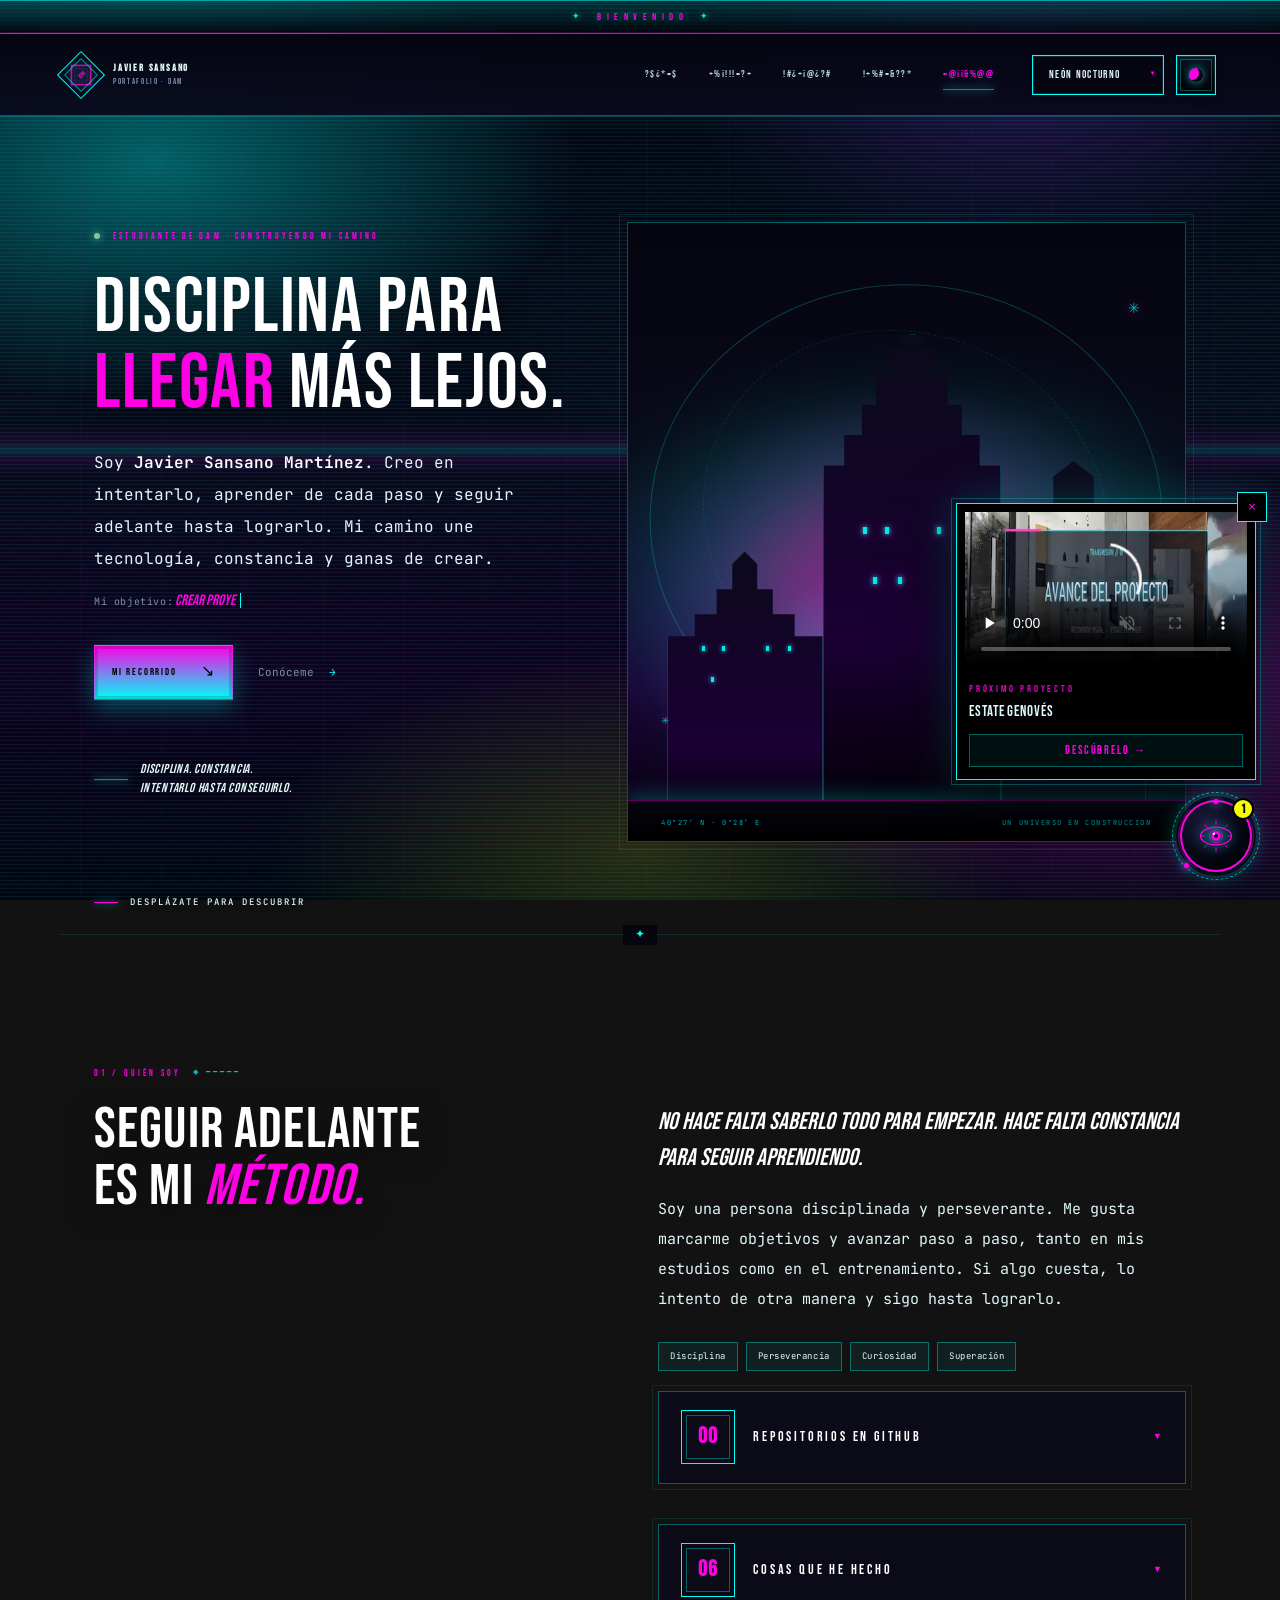
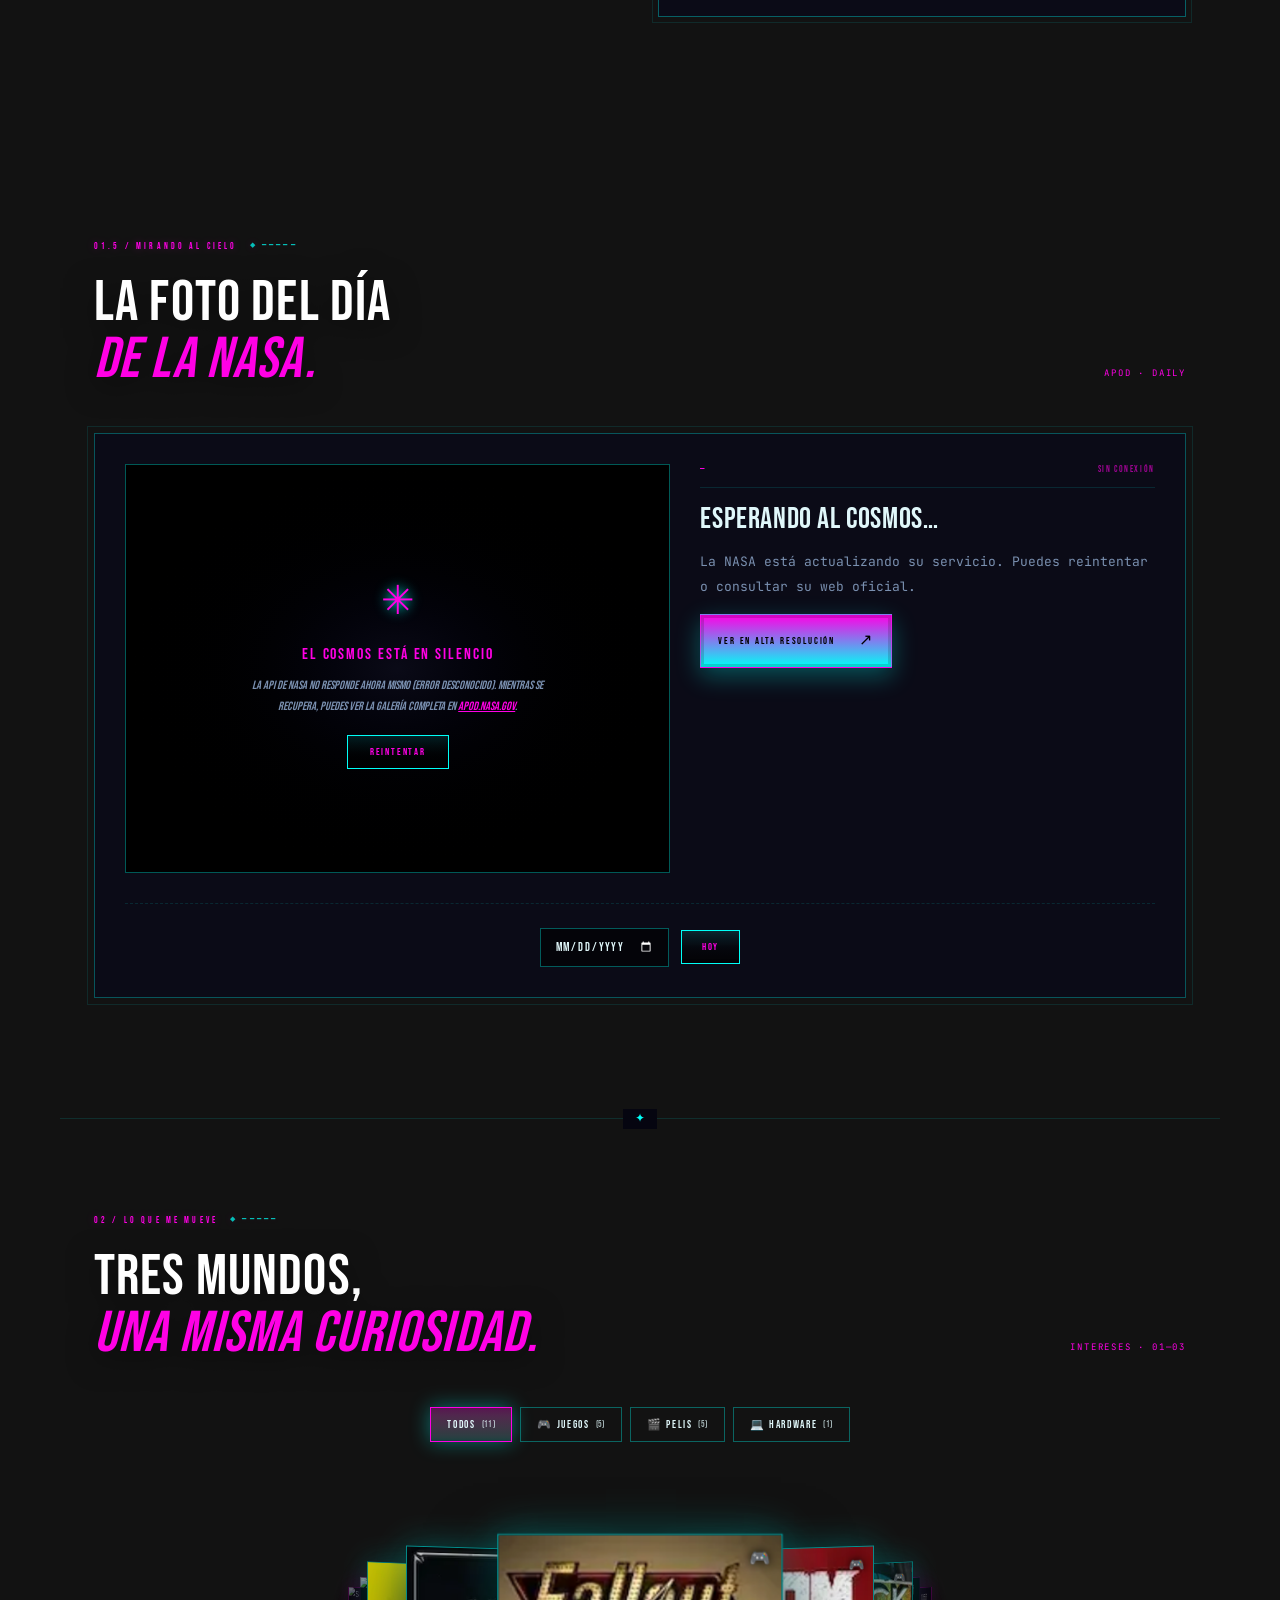
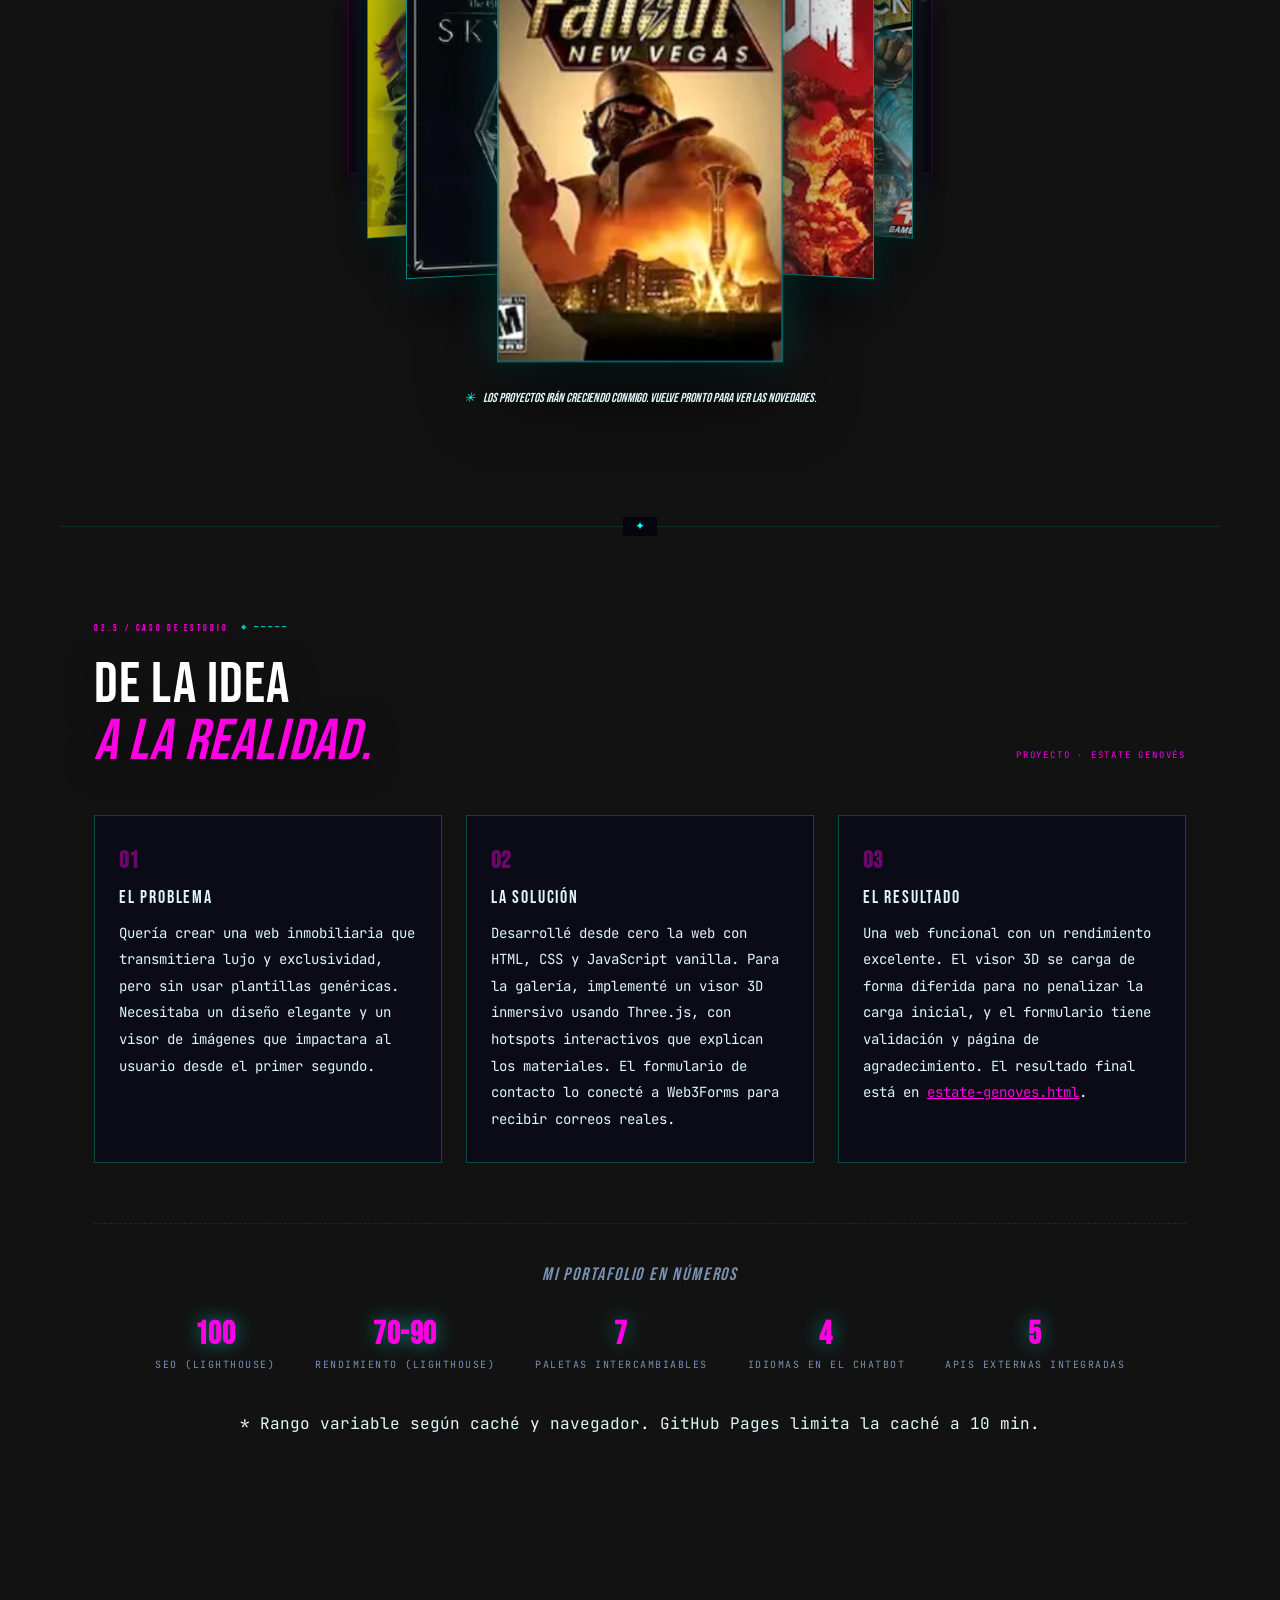
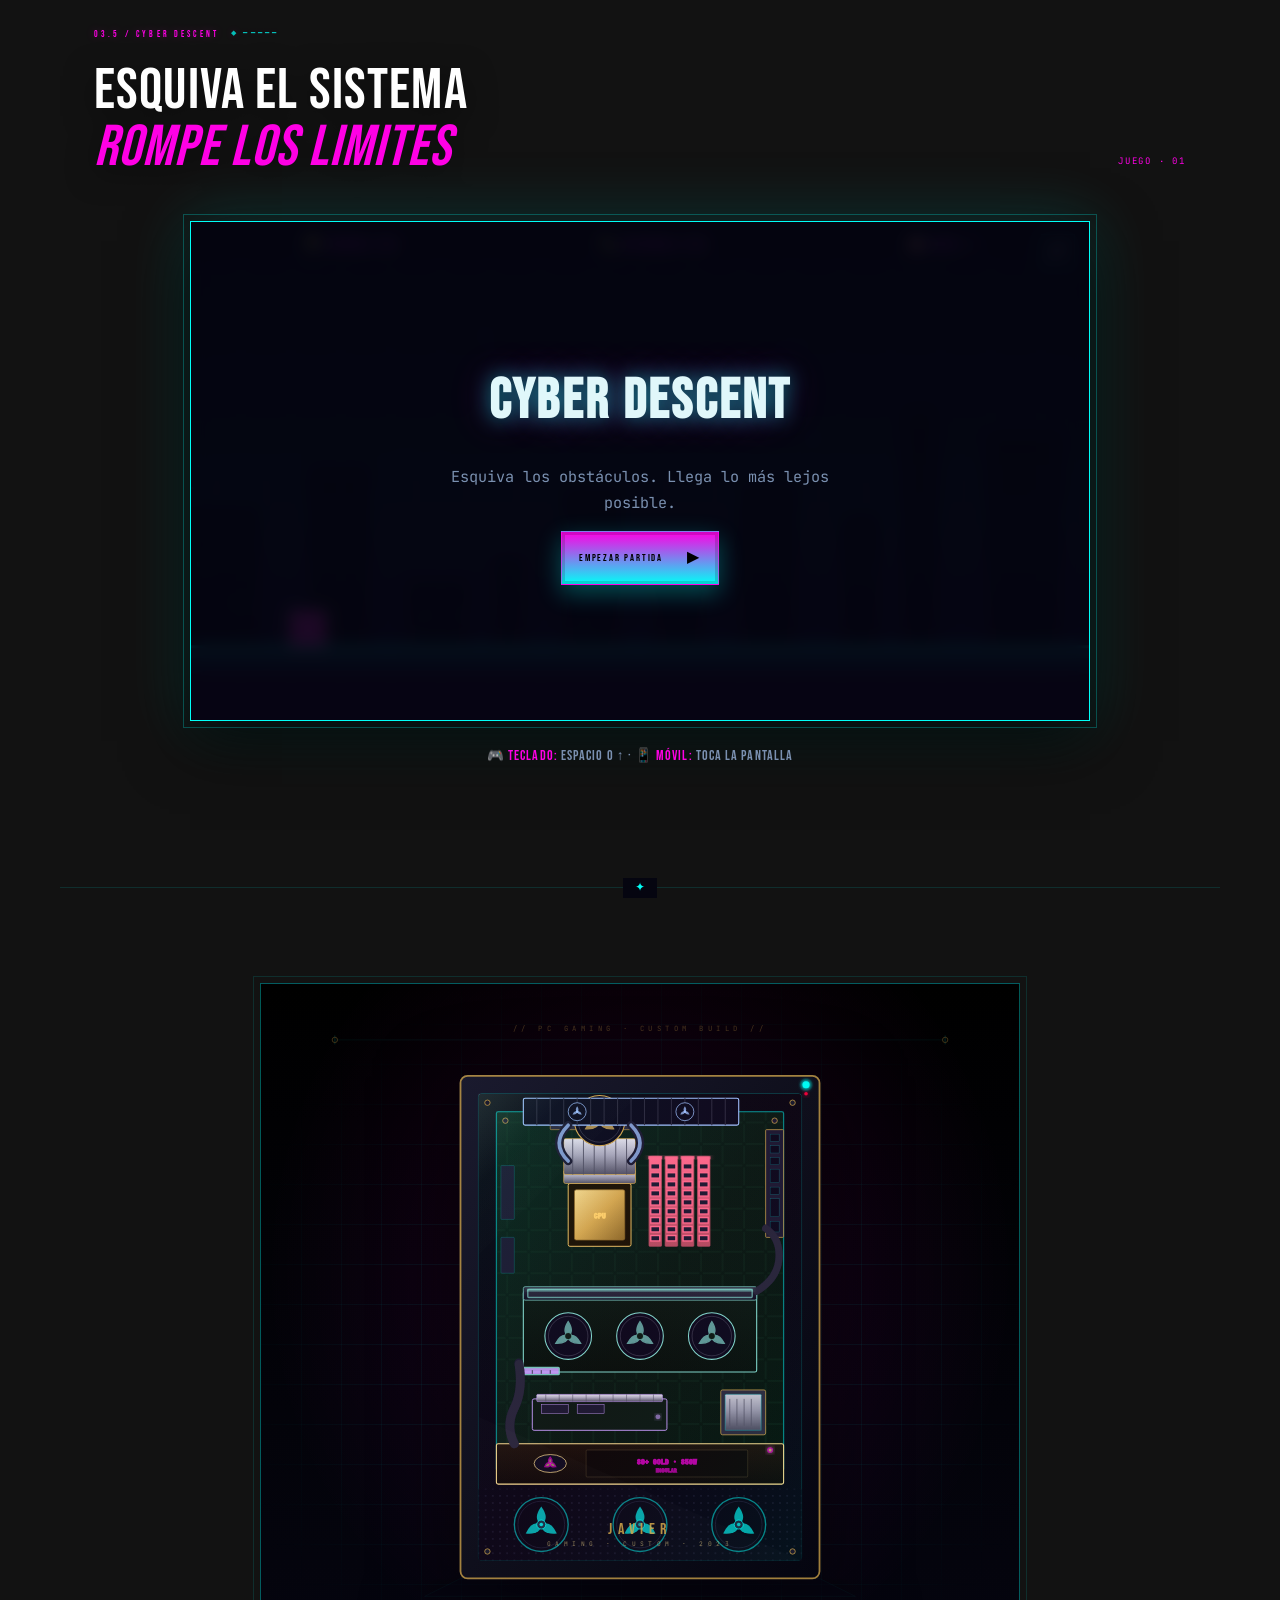
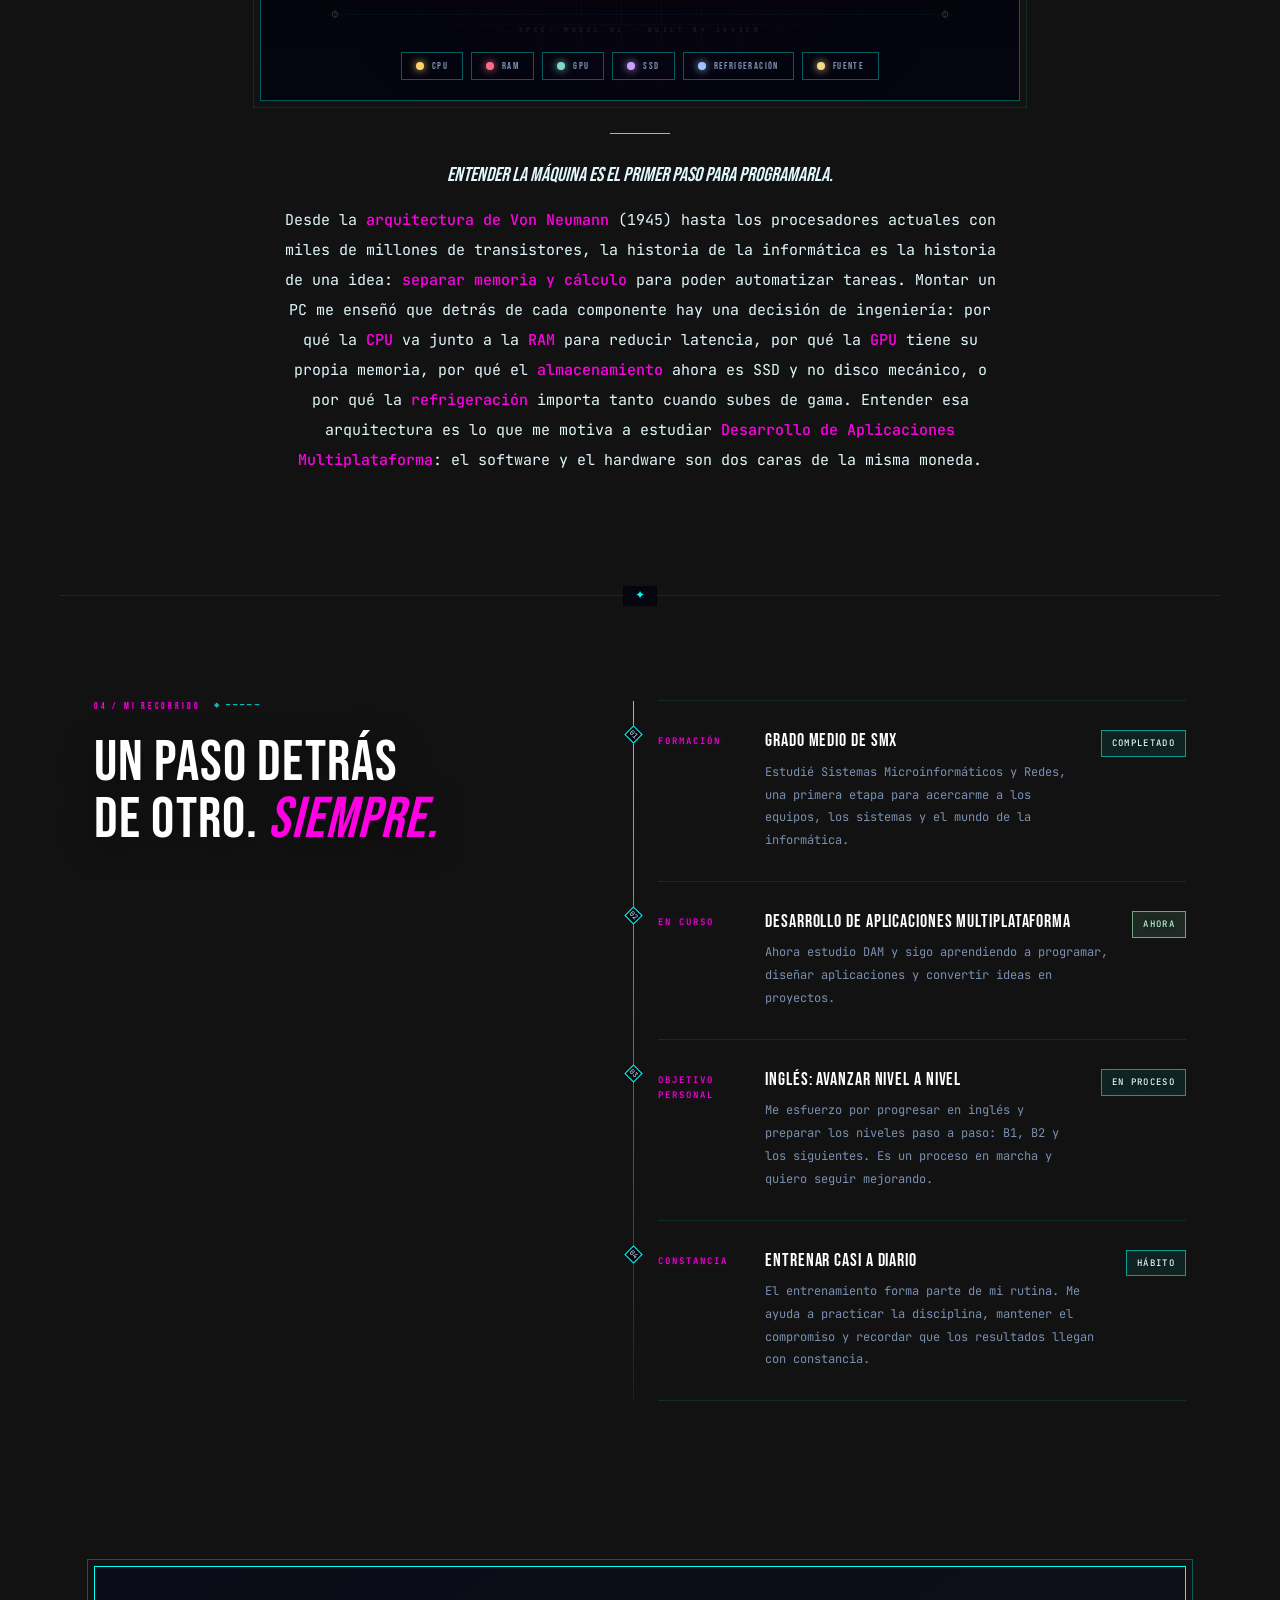
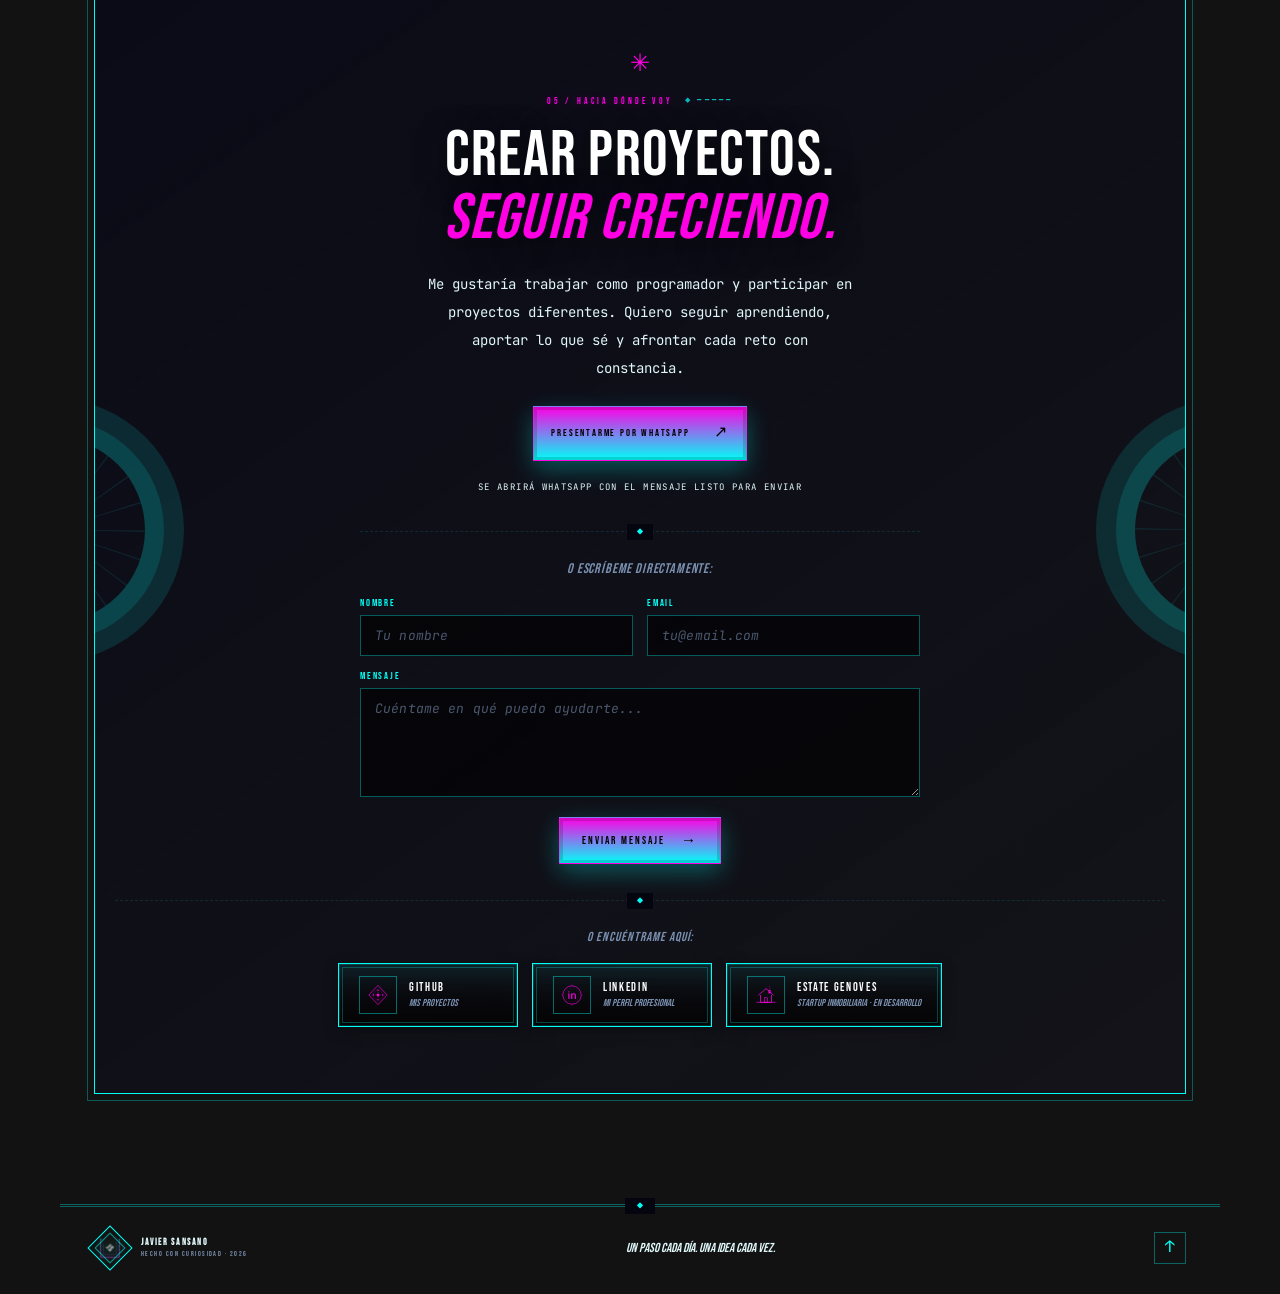
==== commit 0017abd7: "cambiar título de la sección del juego por uno más directo y cyberpunk" ====
--- a/index.html
+++ b/index.html
@@ -553,7 +553,7 @@
   <div class="section-heading section-heading--row reveal">
     <div>
       <p class="eyebrow">03.5 / CYBER DESCENT</p>
-      <h2>Baja por la colina<br><em>esquivando obstáculos.</em></h2>
+      <h2>Esquiva el sistema<br><em>Rompe los limites</em></h2>
     </div>
     <span class="section-index">JUEGO · 01</span>
   </div>
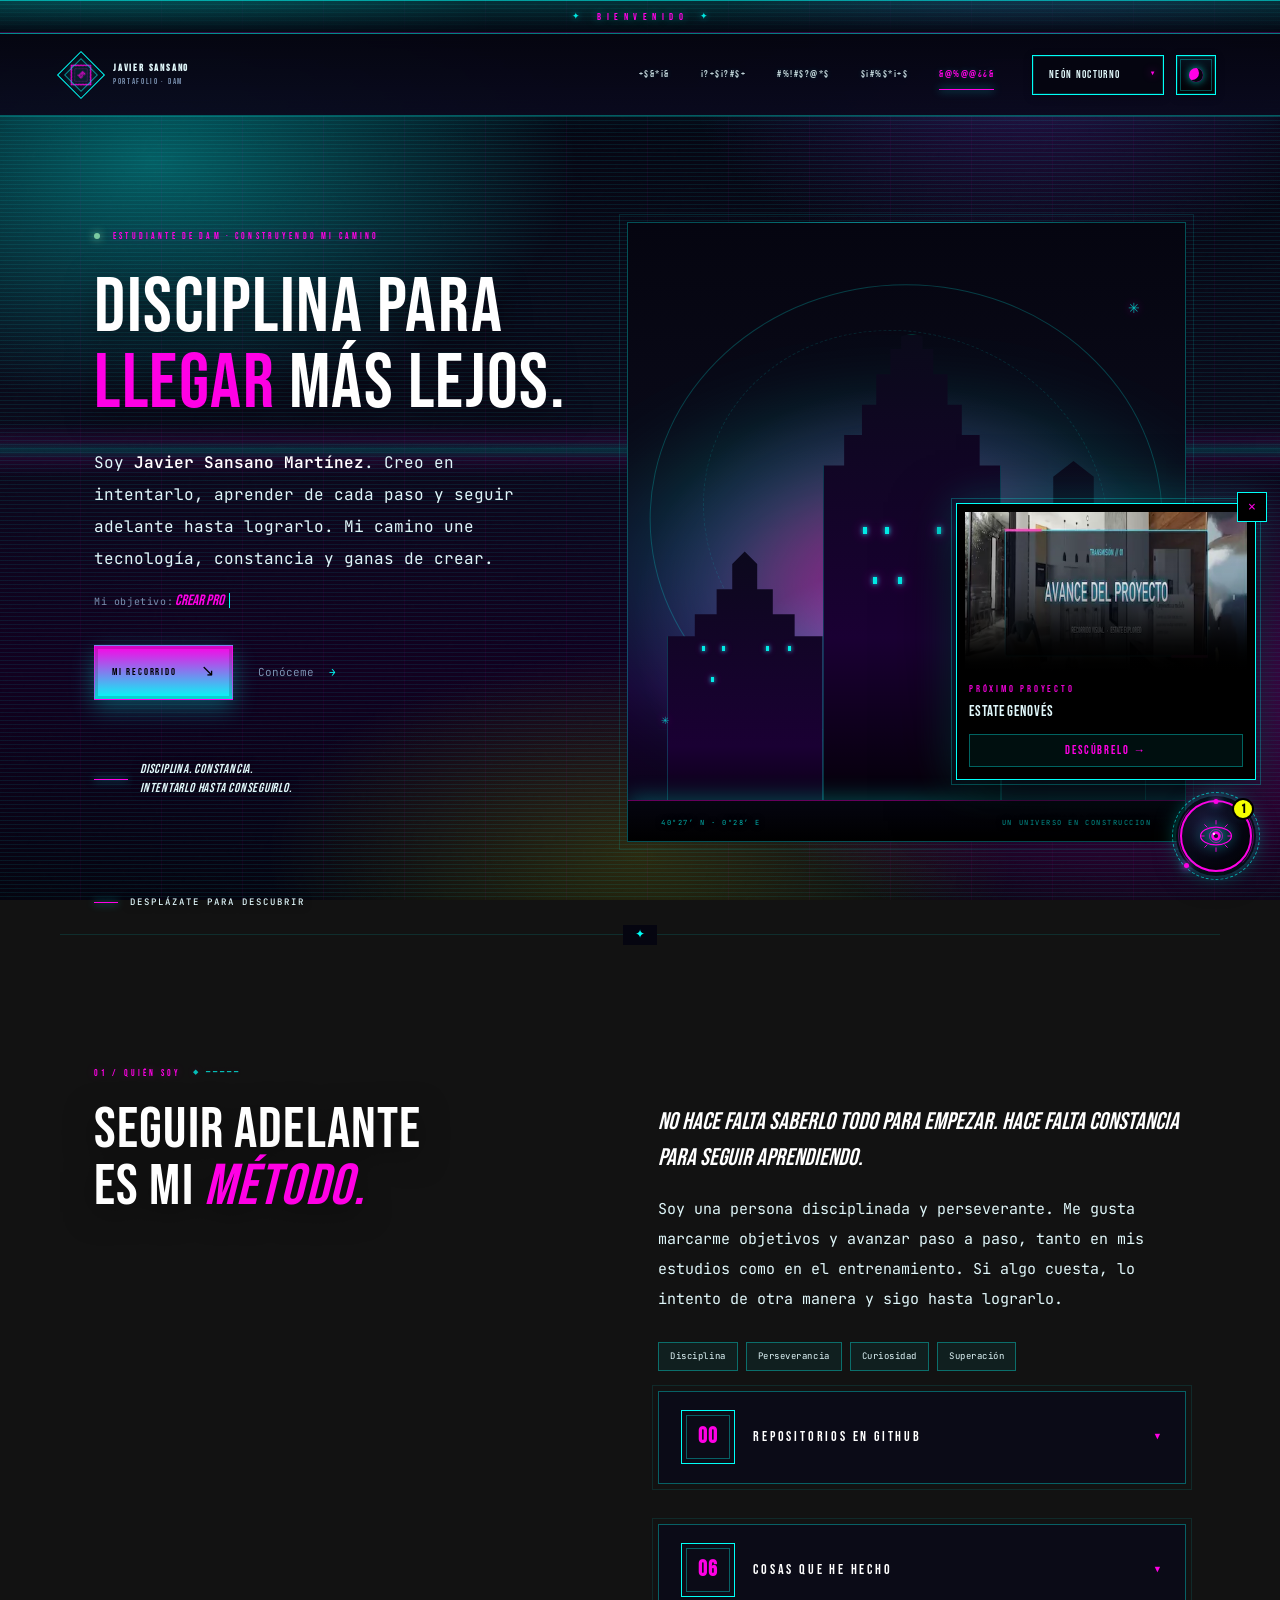
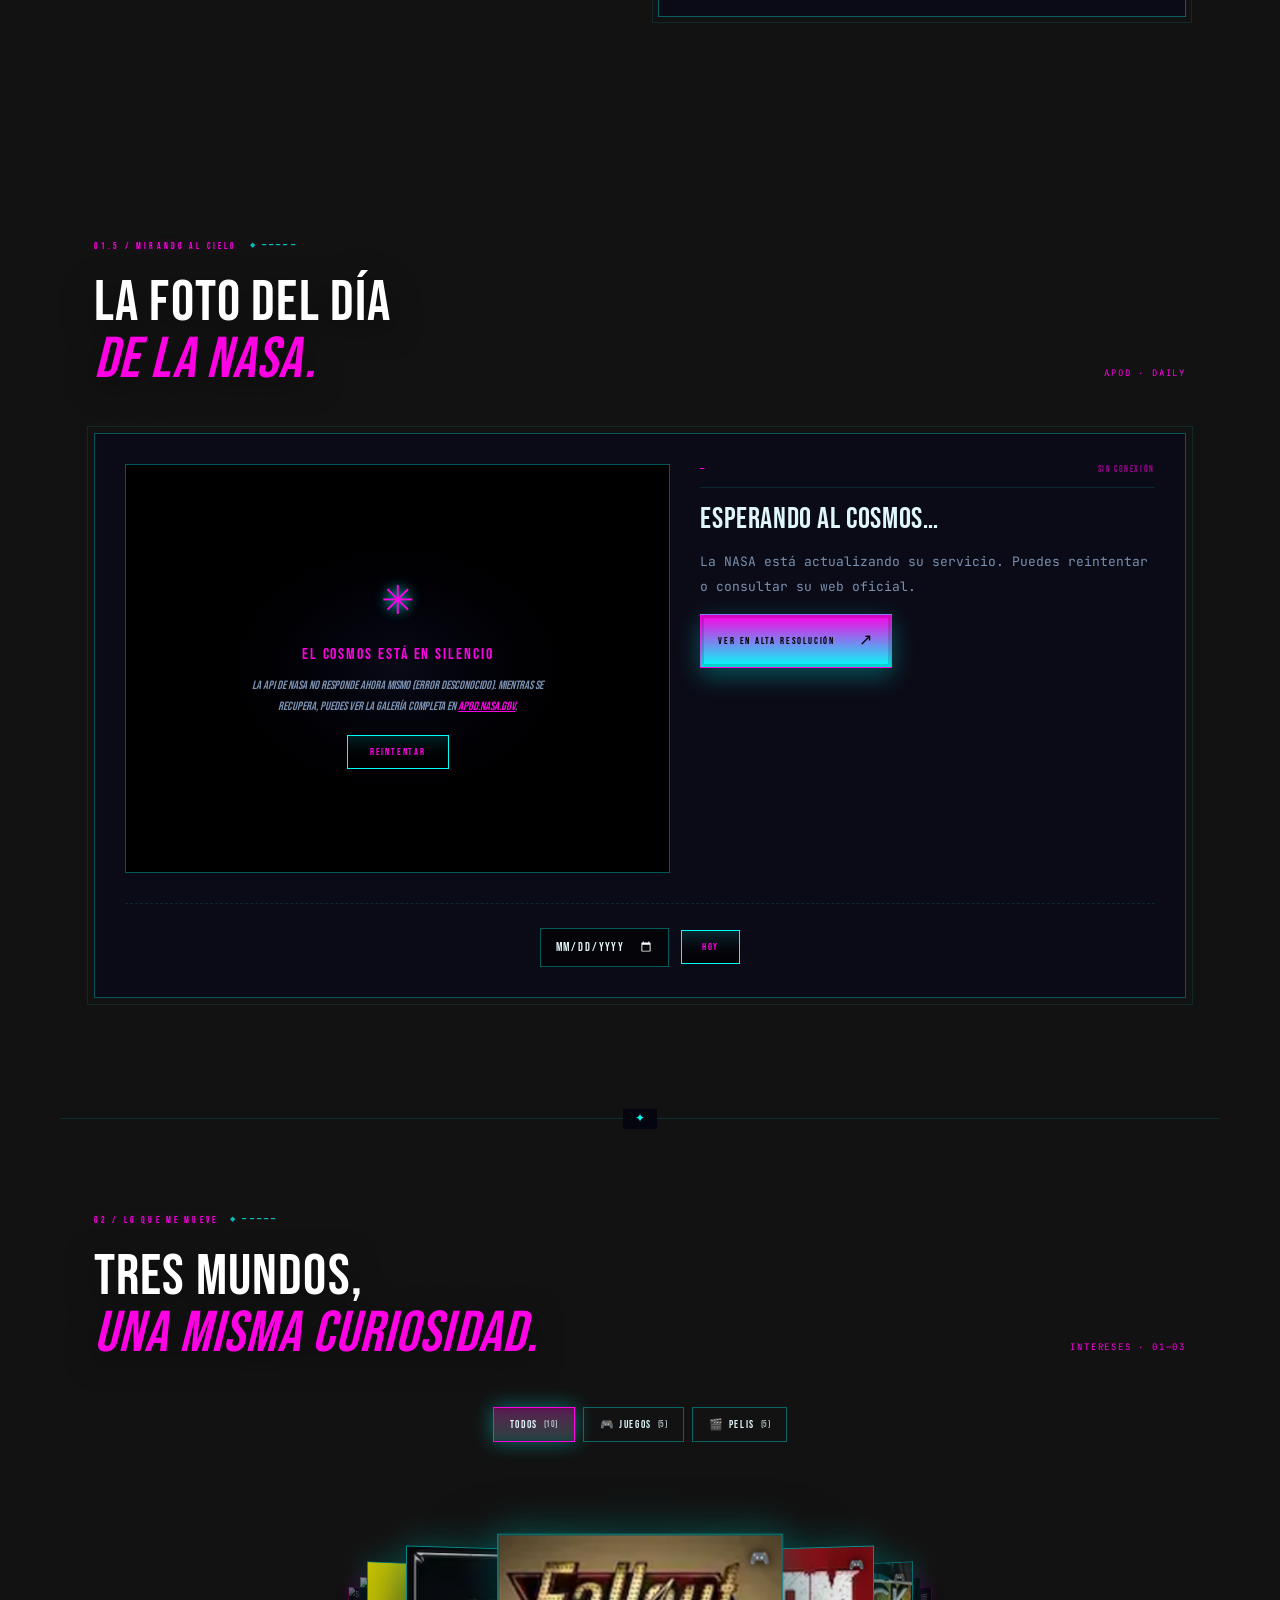
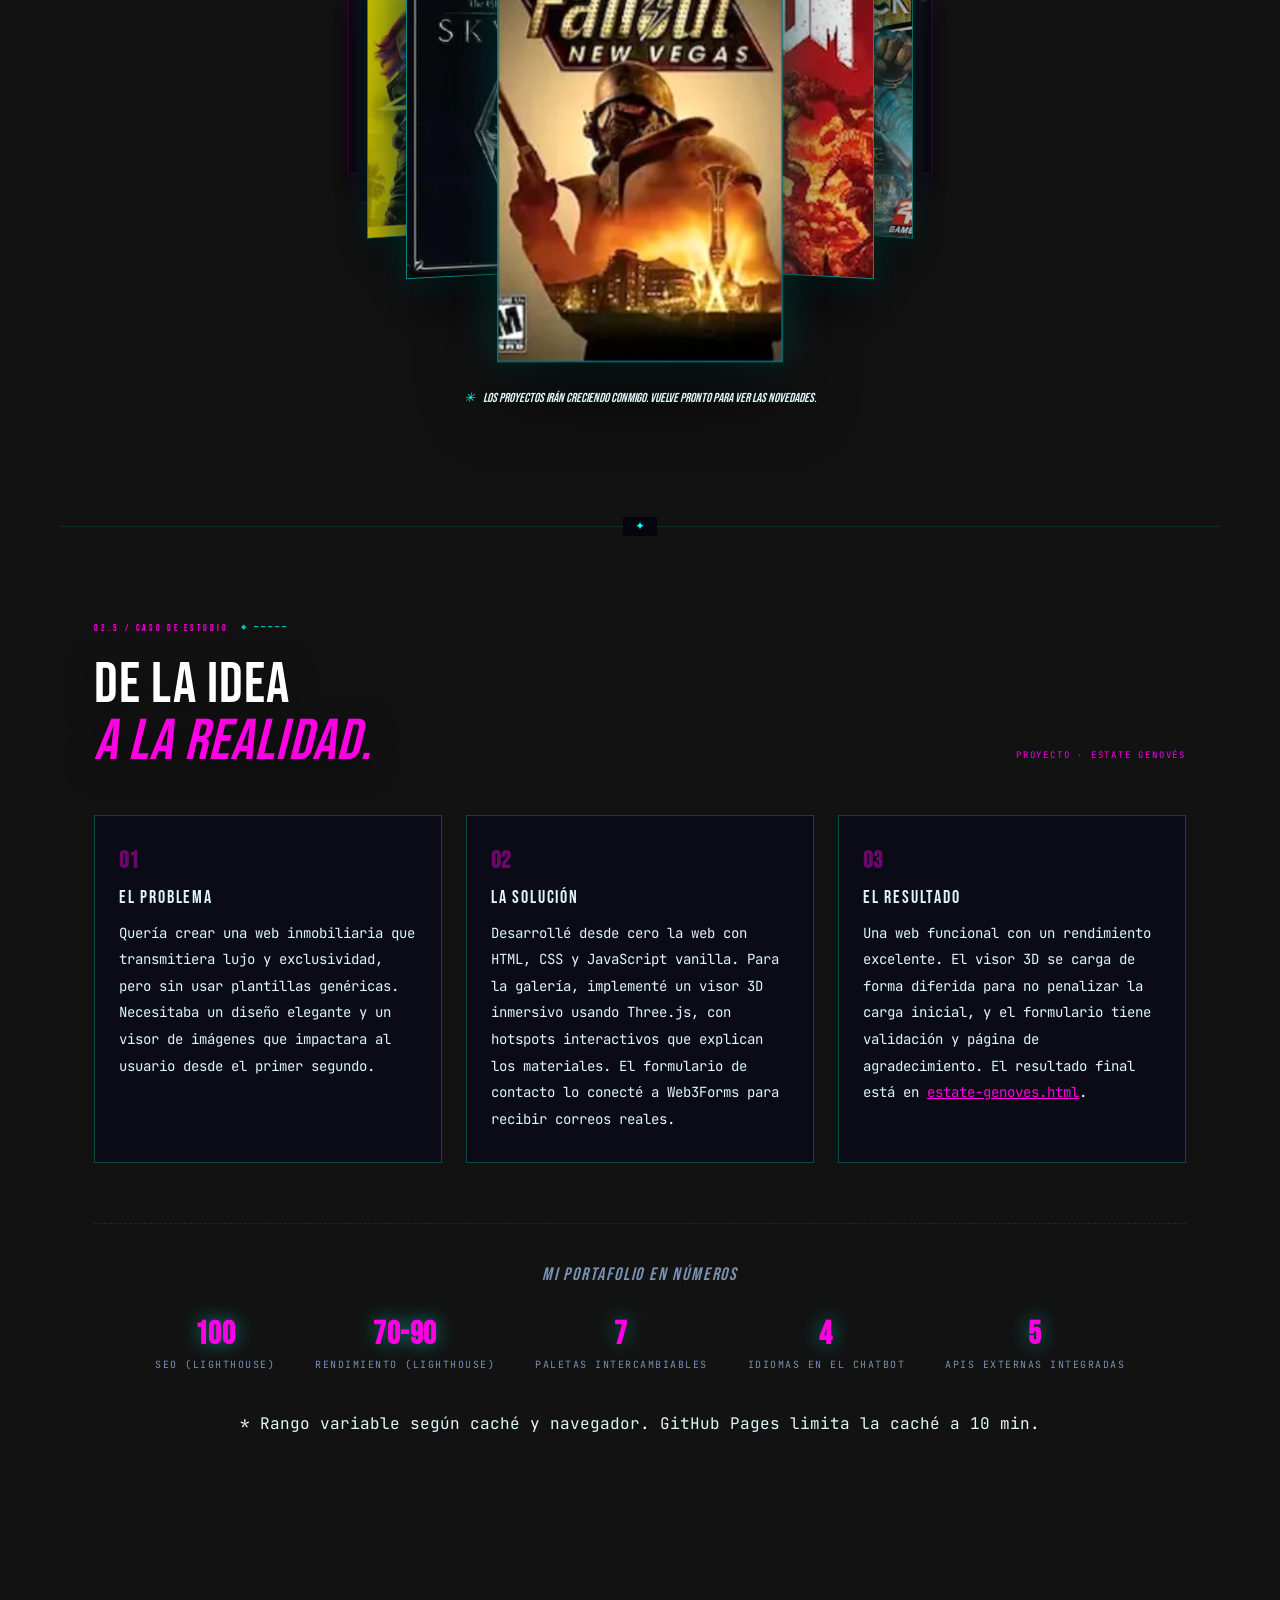
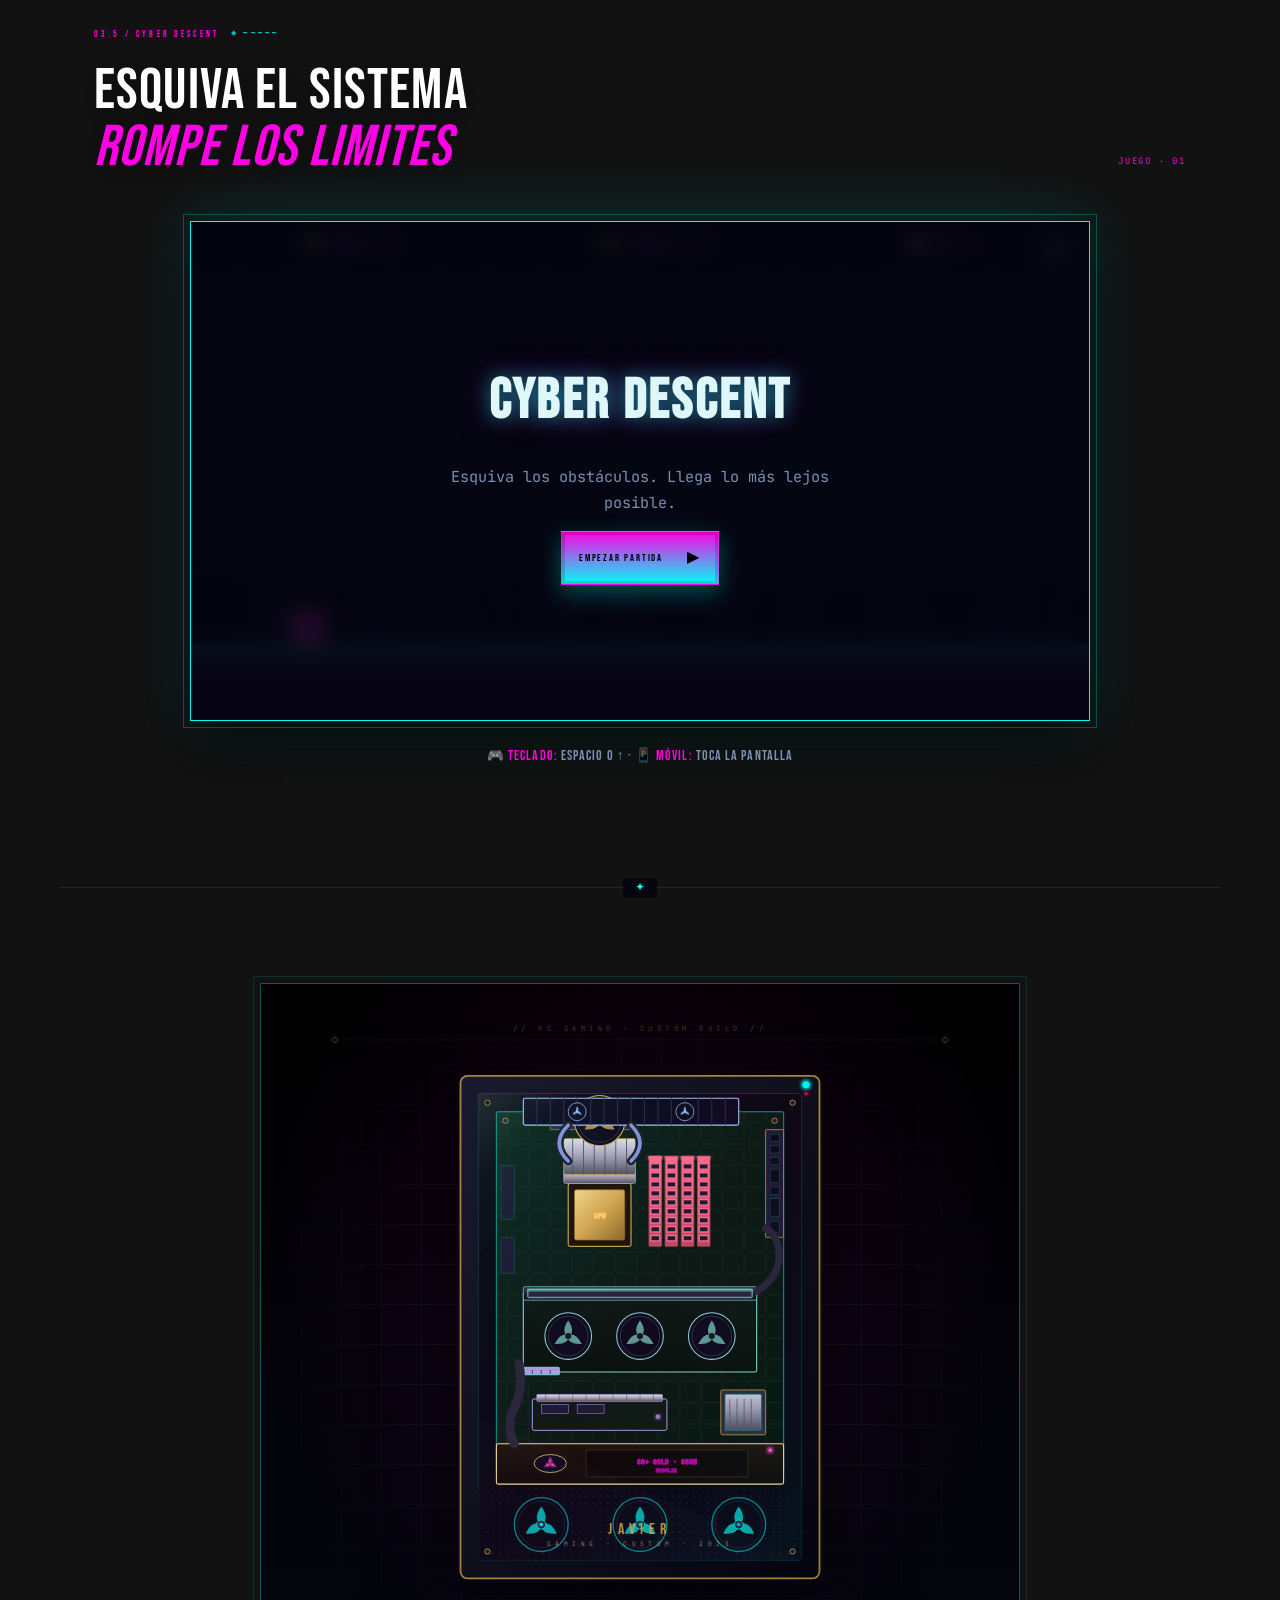
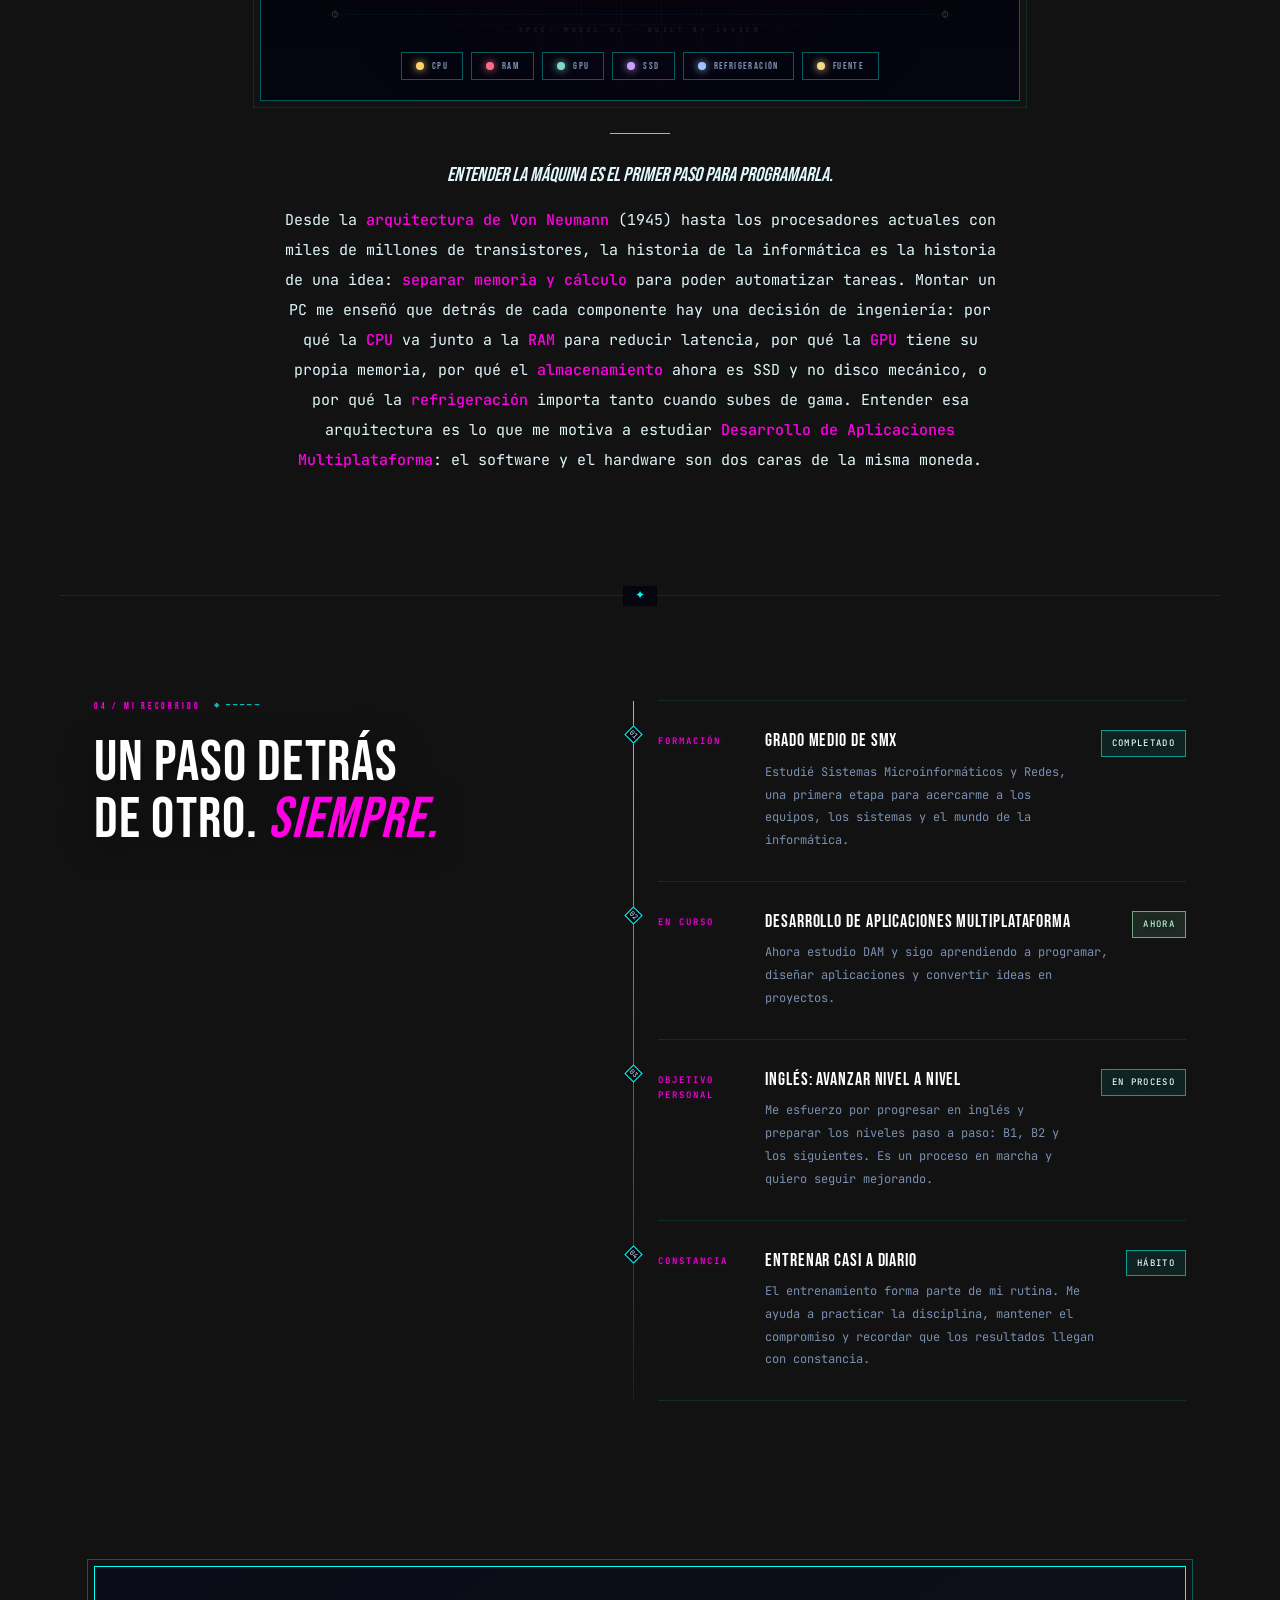
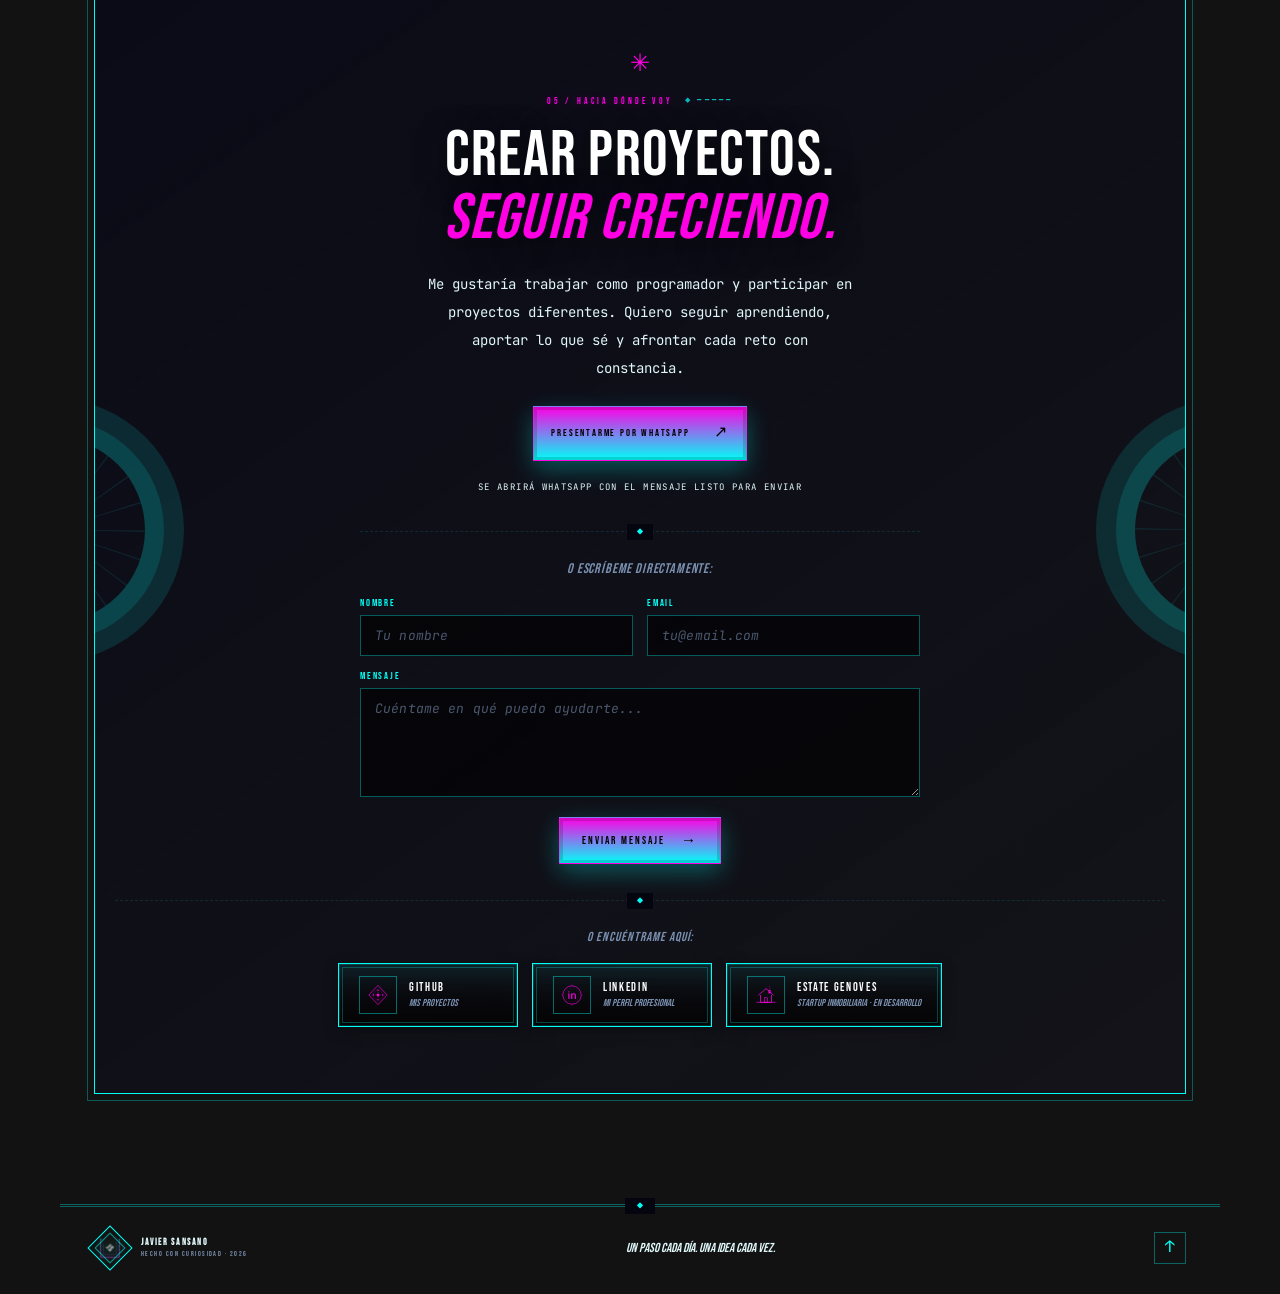
==== commit 41c74854: "eliminar tarjeta de hardware del abanico de intereses" ====
--- a/index.html
+++ b/index.html
@@ -368,7 +368,7 @@
 
       <div class="games-filter reveal" role="tablist" aria-label="Filtrar por categoría">
         <button class="games-filter__btn is-active" data-filter="all" role="tab" aria-selected="true">
-          Todos <span class="games-filter__count">(11)</span>
+          Todos <span class="games-filter__count">(10)</span>
         </button>
         <button class="games-filter__btn" data-filter="game" role="tab" aria-selected="false">
           🎮 Juegos <span class="games-filter__count">(5)</span>
@@ -376,9 +376,7 @@
         <button class="games-filter__btn" data-filter="movie" role="tab" aria-selected="false">
           🎬 Pelis <span class="games-filter__count">(5)</span>
         </button>
-        <button class="games-filter__btn" data-filter="hardware" role="tab" aria-selected="false">
-          💻 Hardware <span class="games-filter__count">(1)</span>
-        </button>
+        
       </div>
 
       <div class="games-stage">
@@ -465,14 +463,7 @@
             </div>
           </li>
 
-          <li class="game-card game-card--hardware" data-hardware="pc" data-type="hardware" role="option" tabindex="0" aria-selected="false">
-            <div class="game-card__inner">
-              <img class="game-card__cover" src="img/pc.webp" alt="Mi PC gaming" loading="lazy">
-              <span class="game-card__num">11</span>
-              <span class="game-card__badge game-card__badge--hardware">💻</span>
-              <div class="game-card__meta"><strong>Mi PC Gaming</strong><small>Montaje propio · 2023</small></div>
-            </div>
-          </li>
+         
         </ul>
 
         <aside class="games-panel" id="games-panel" aria-hidden="true" aria-label="Detalles">
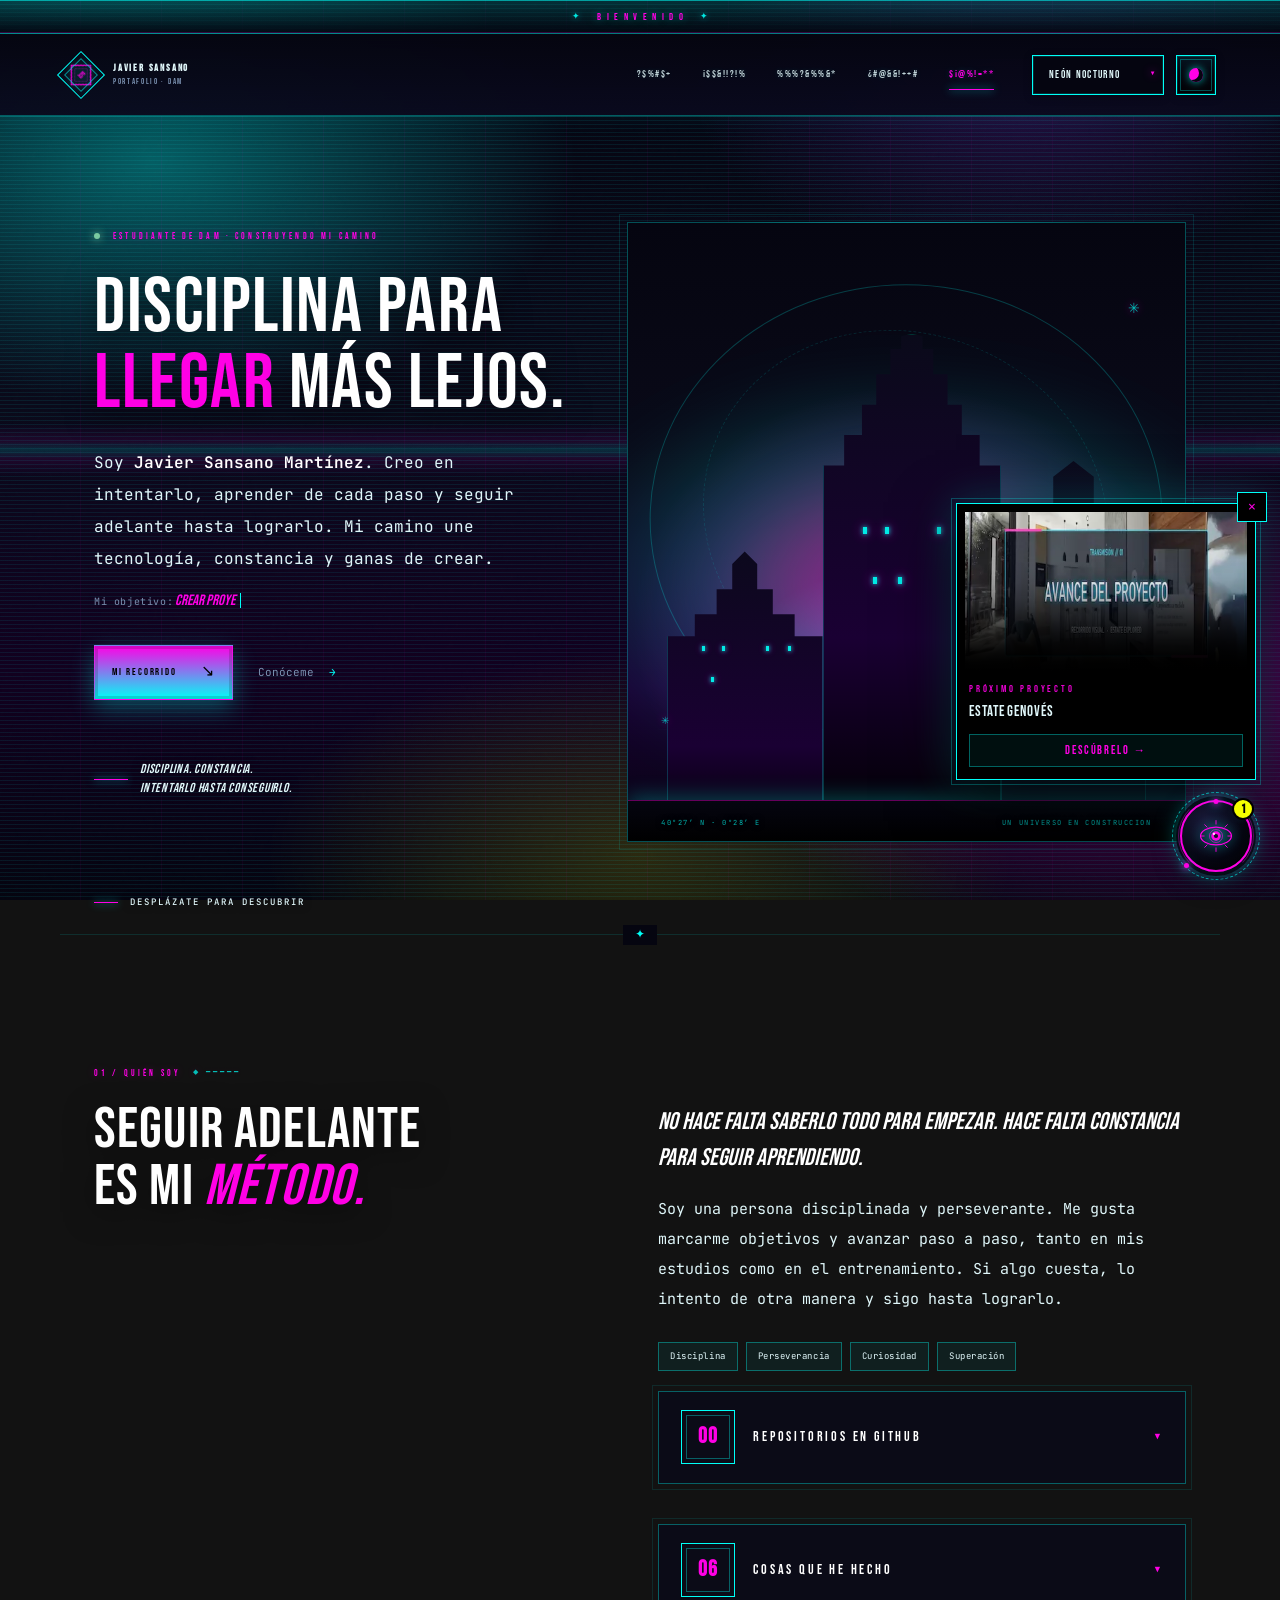
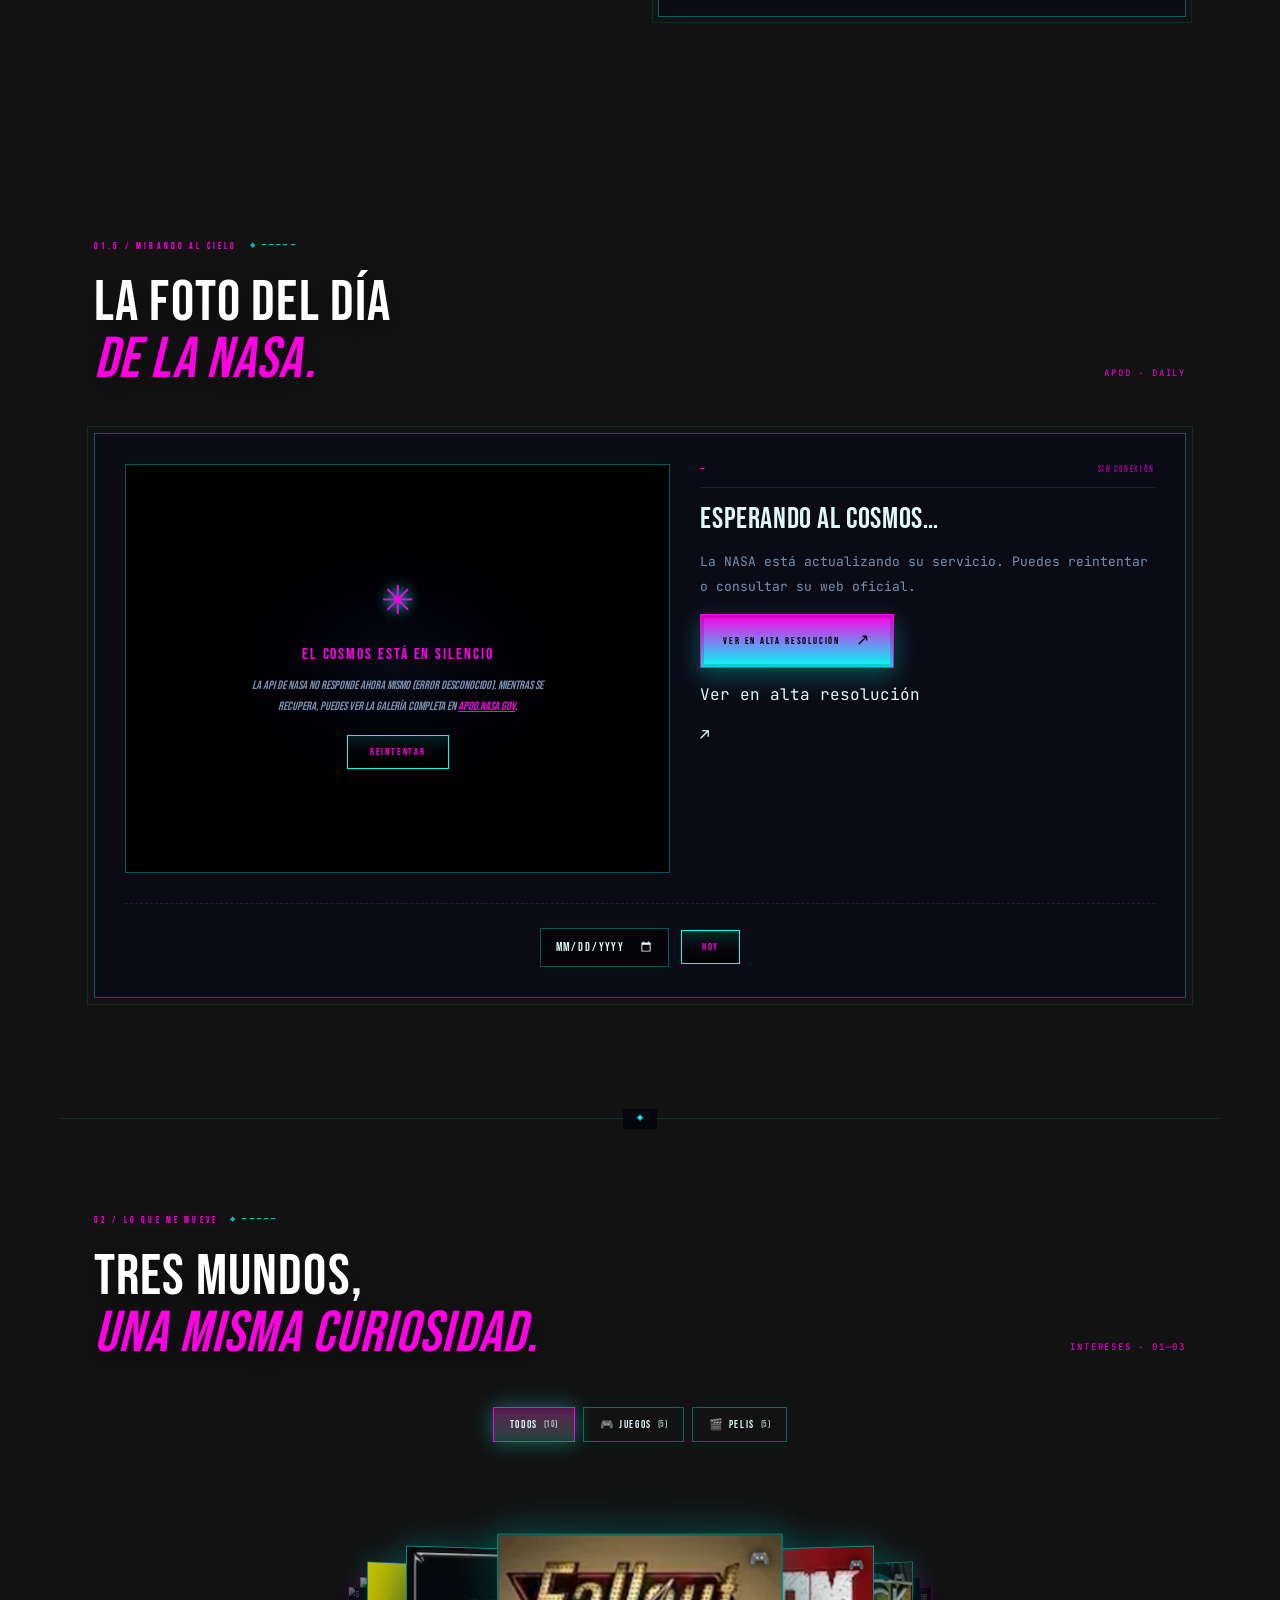
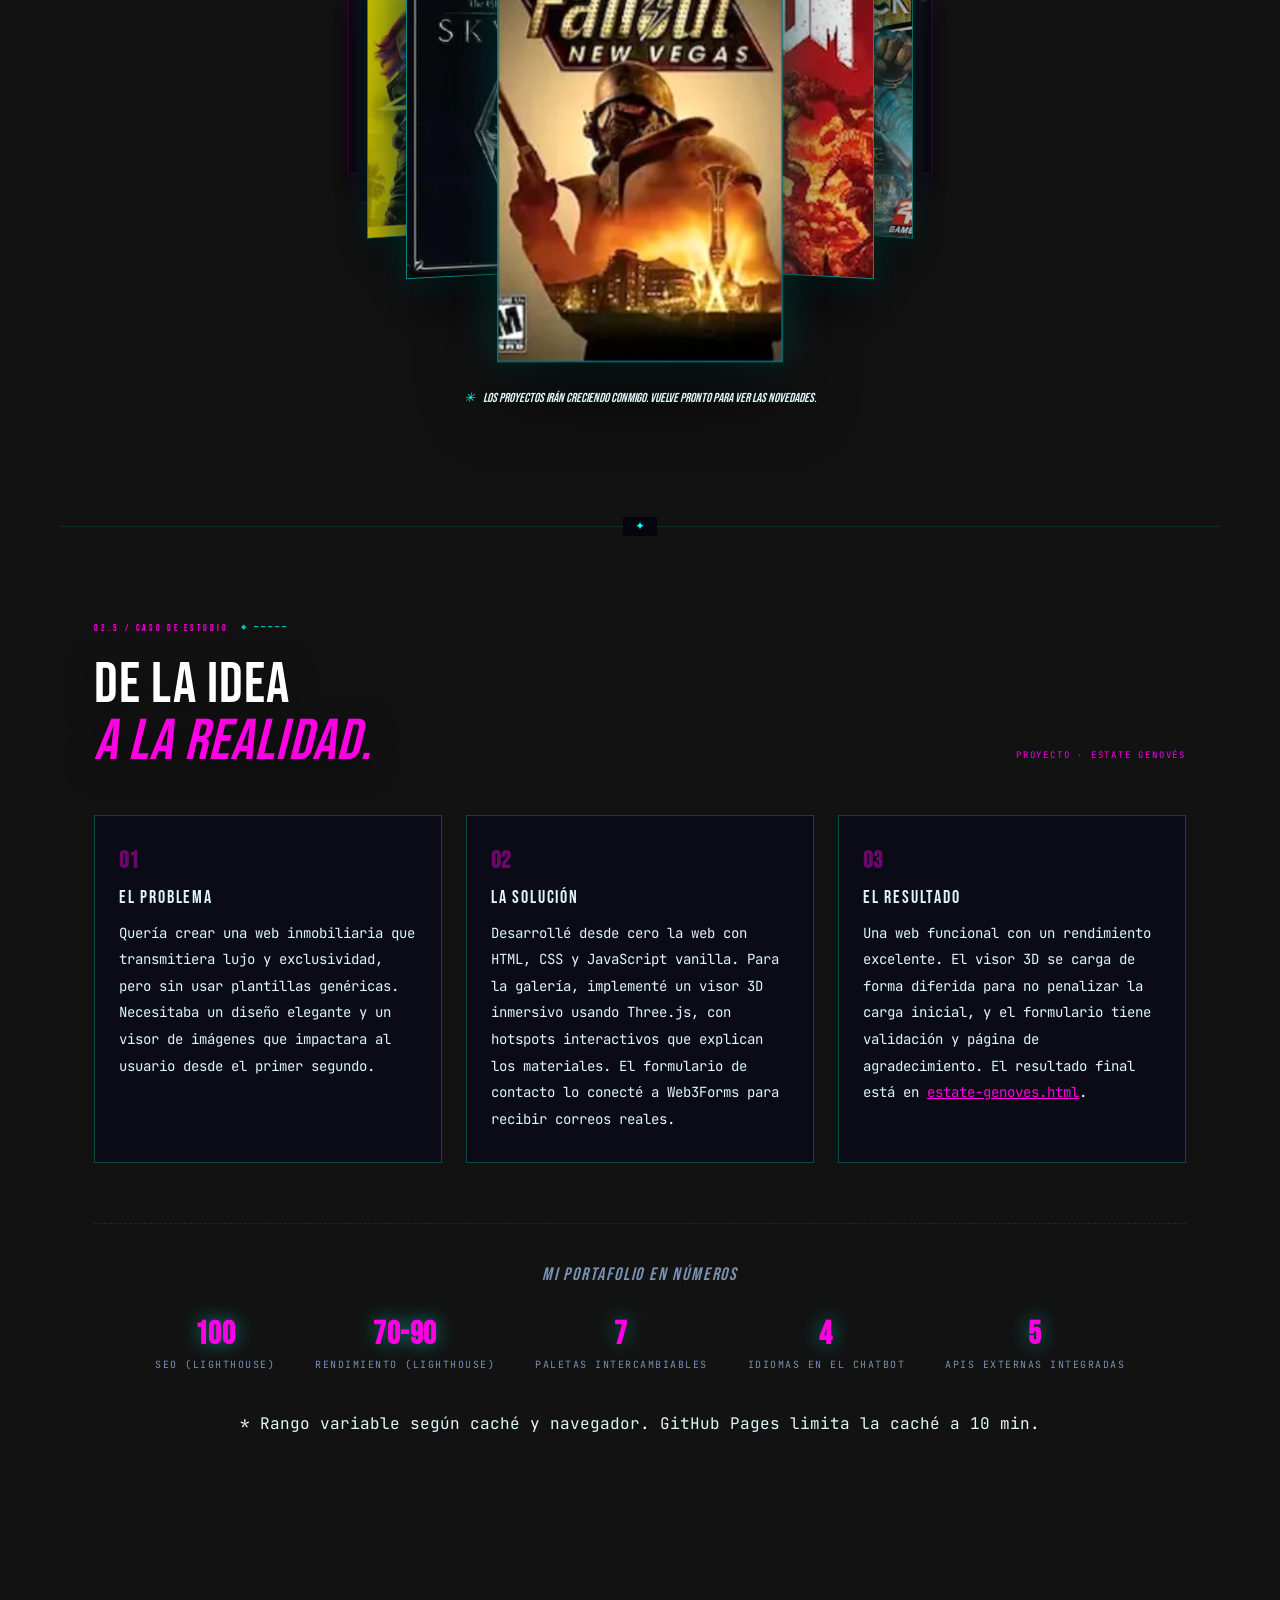
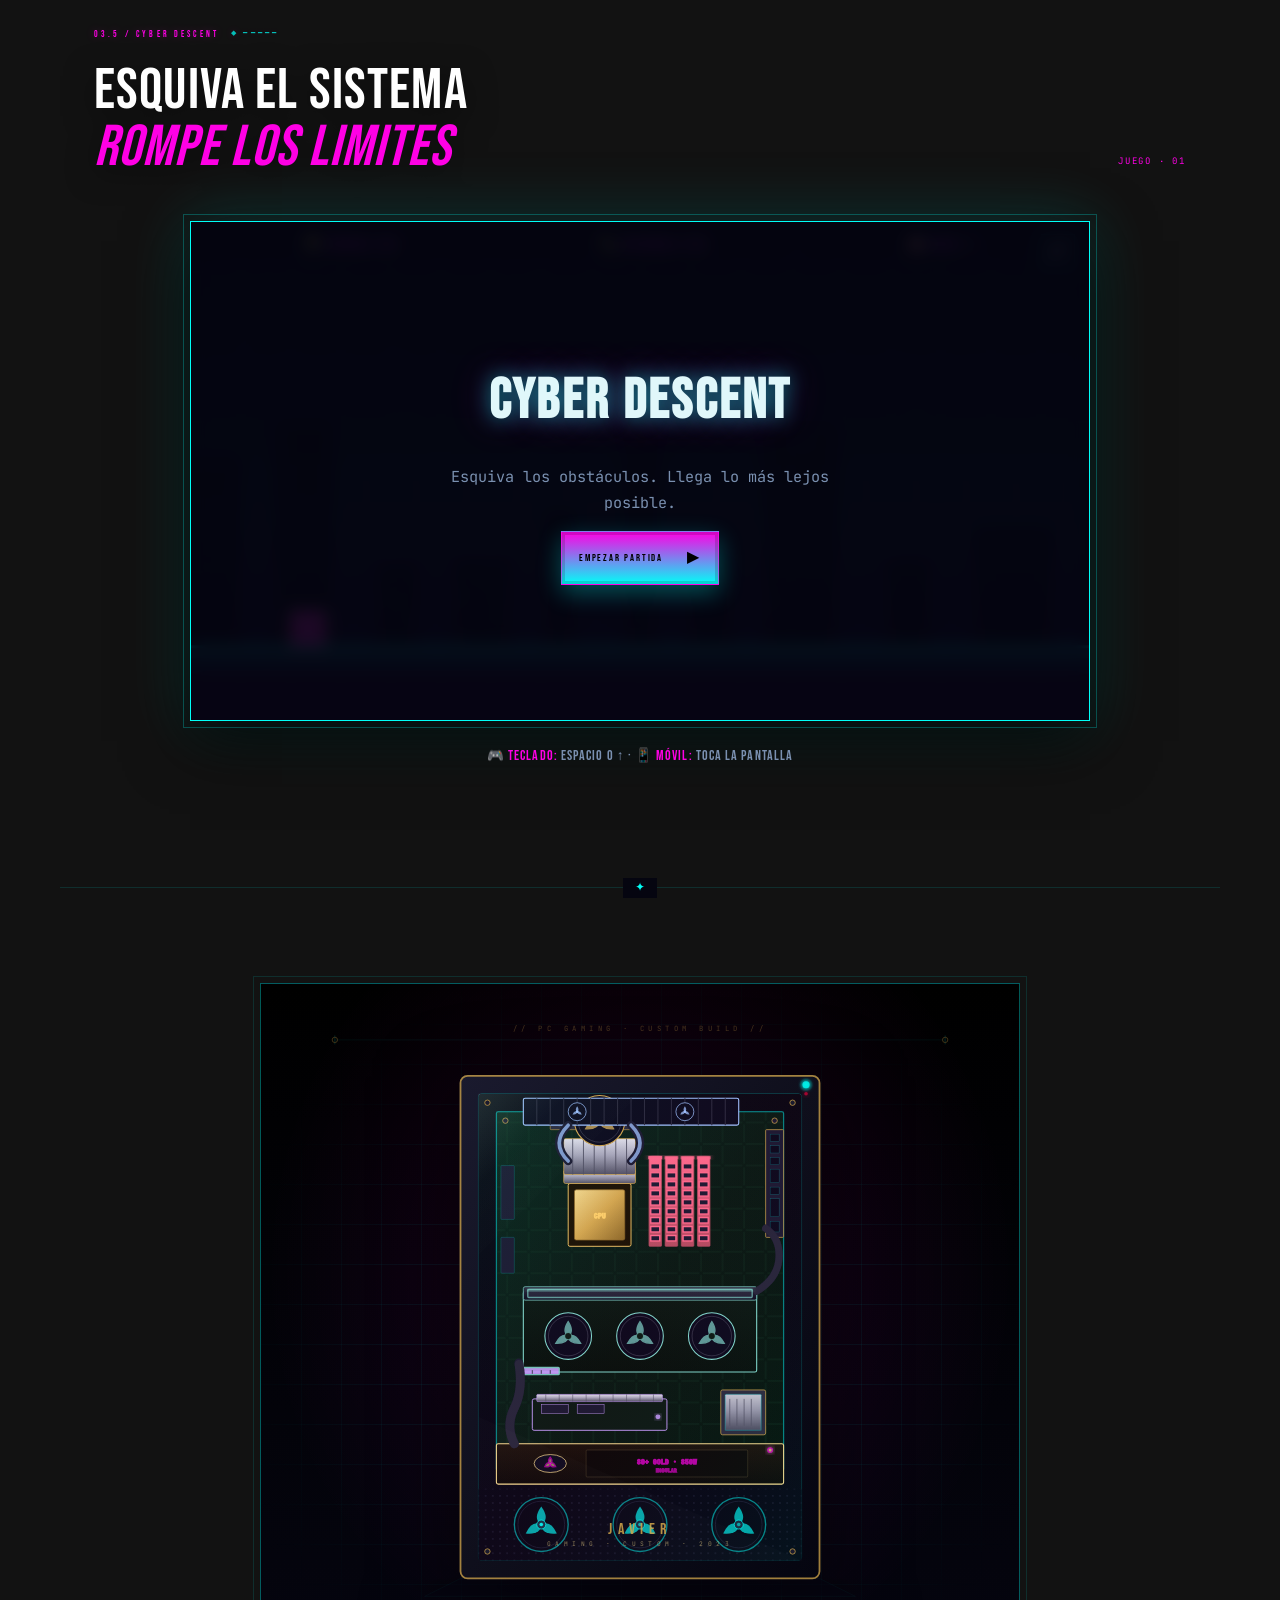
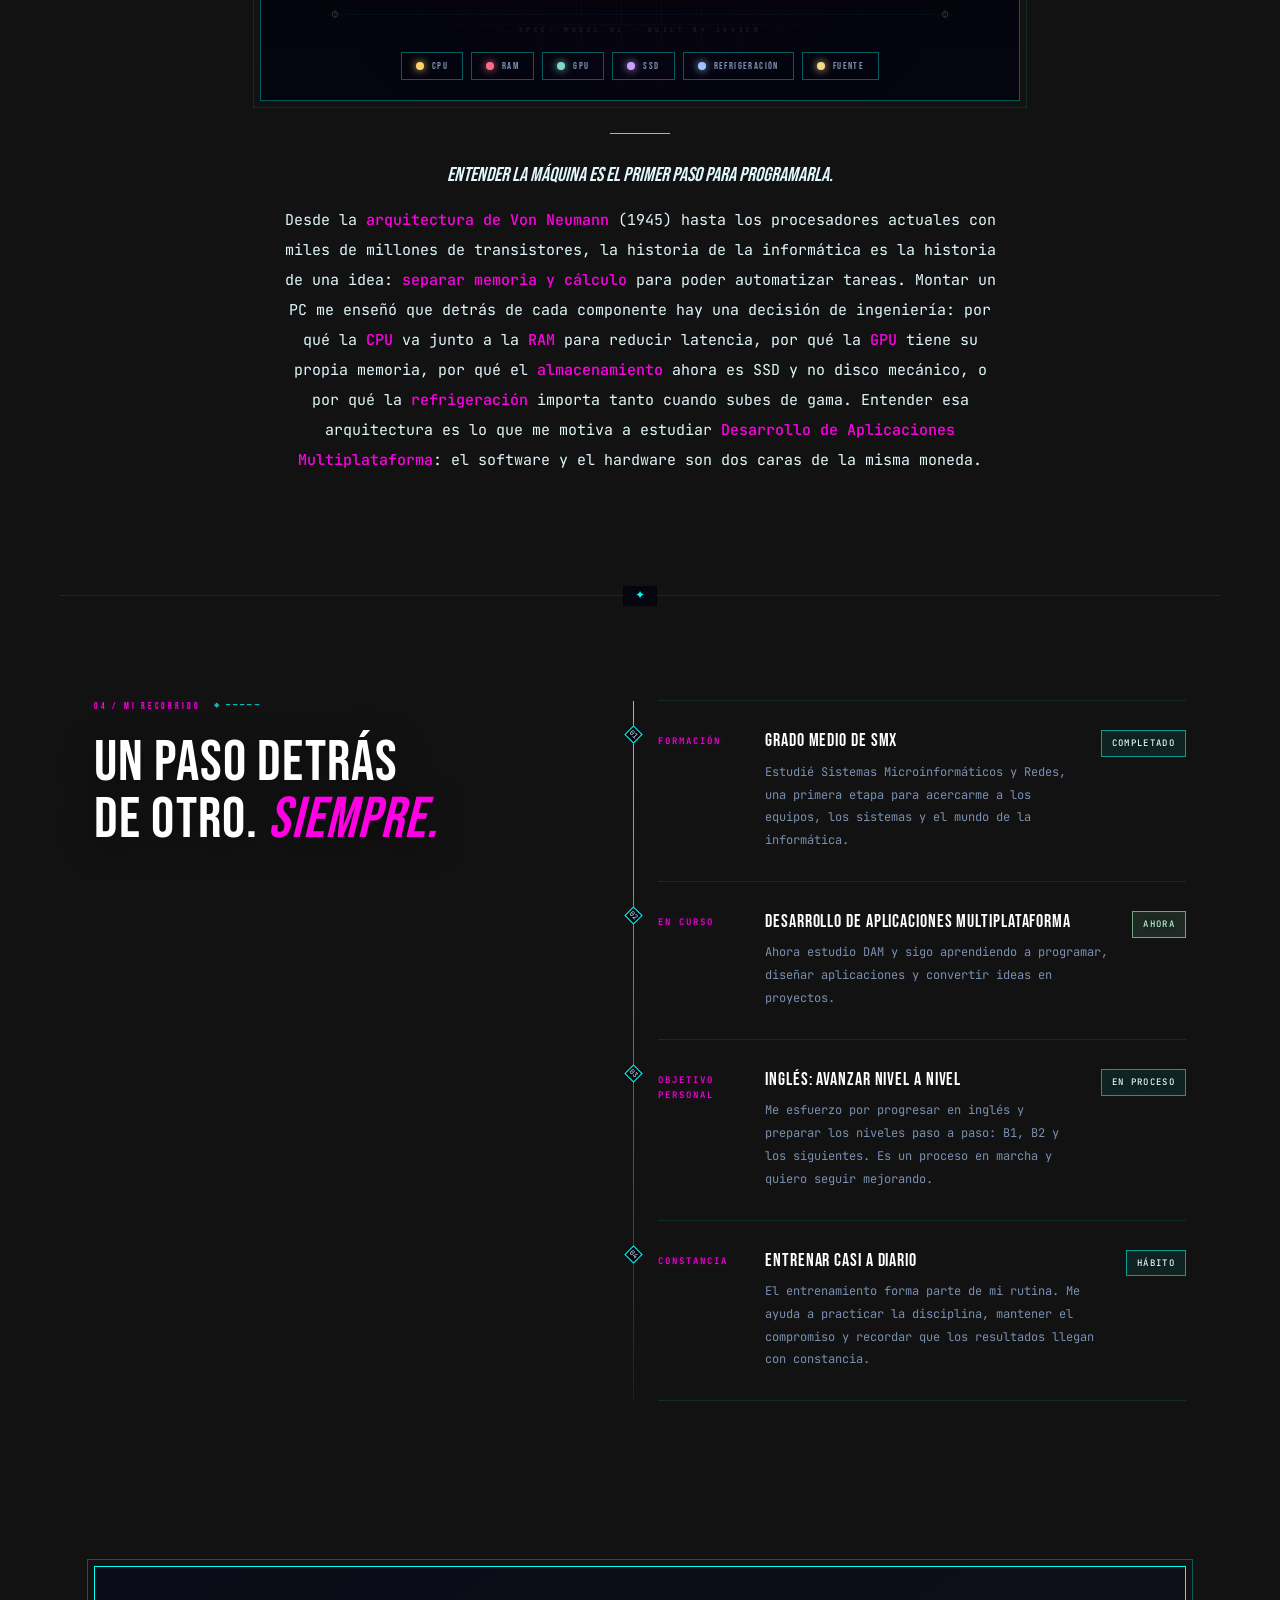
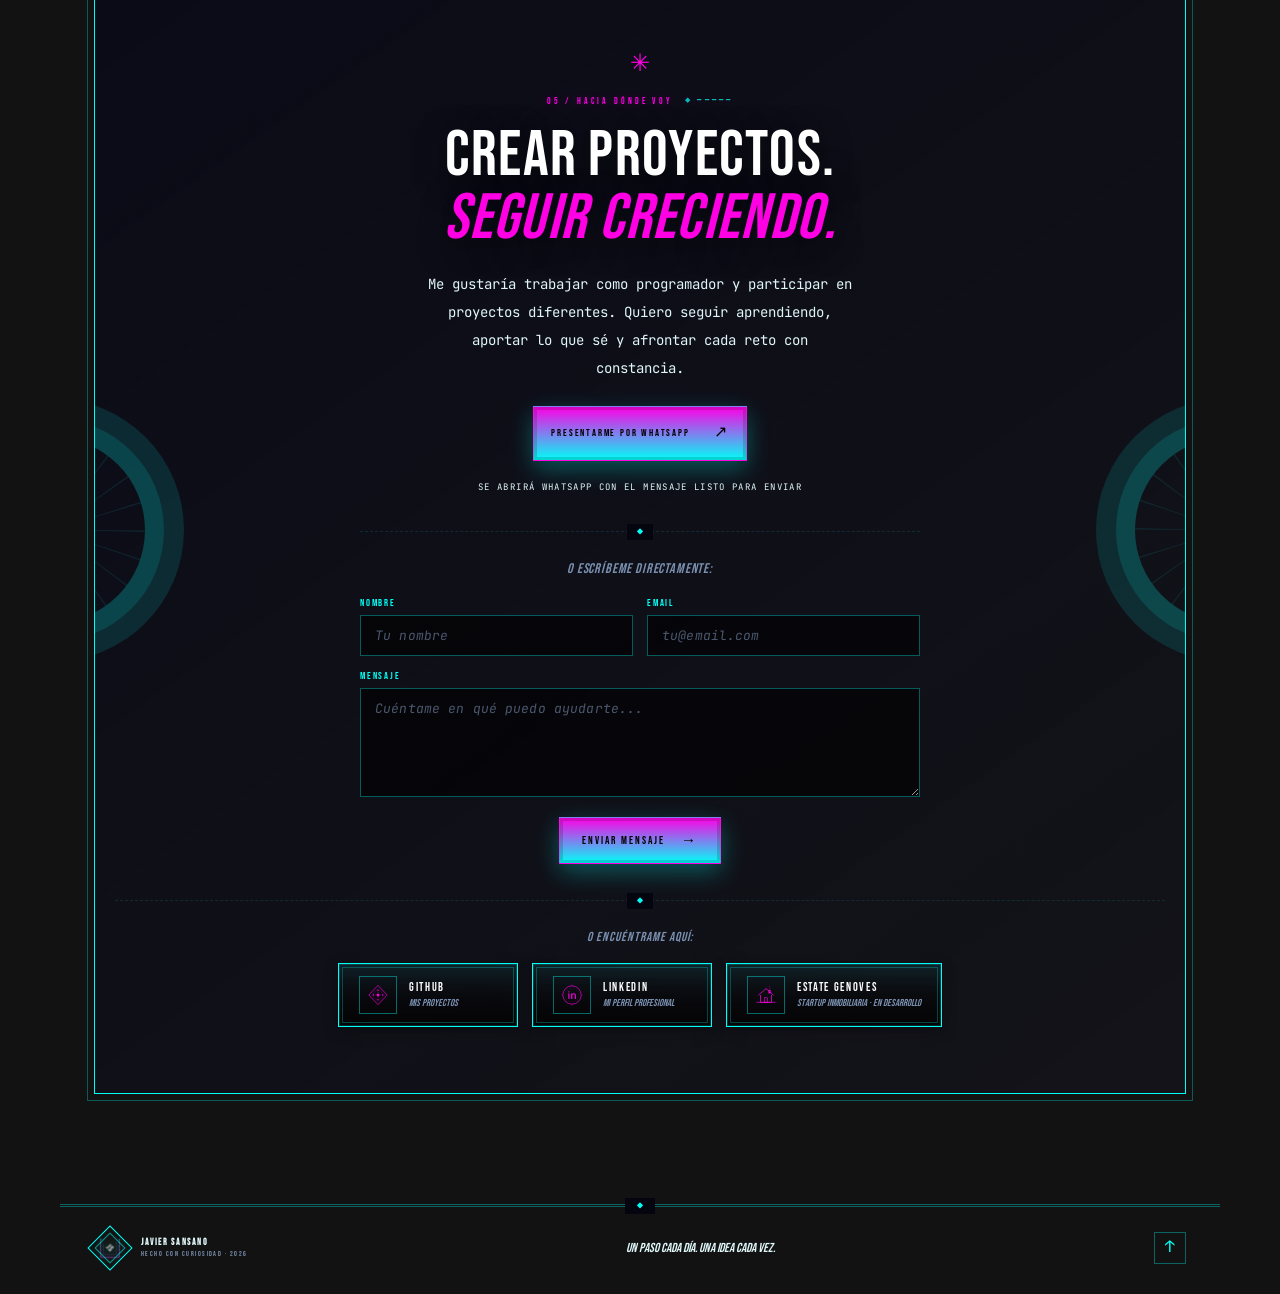
==== commit 57508019: "corregir enlace y estilos del botón de la NASA" ====
--- a/index.html
+++ b/index.html
@@ -342,7 +342,9 @@
             </div>
             <h3 class="apod__title" id="apod-title">Cargando…</h3>
             <p class="apod__explanation" id="apod-explanation">—</p>
-            <a class="button button--gold apod__link" id="apod-link" href="#" target="_blank" rel="noopener noreferrer">
+            <a class="button button--gold apod__link" id="apod-link" href="https://apod.nasa.gov/apod/astropix.html" target="_blank" rel="noopener noreferrer" style="display: inline-flex; align-items: center; gap: 16px; padding: 13px 22px; background: linear-gradient(180deg, var(--gold-bright), var(--gold)); color: #000 !important; text-decoration: none; border: 1px solid var(--gold-bright); font-weight: 500;">
+              Ver en alta resolución <span aria-hidden="true">↗</span>
+            </a>
               Ver en alta resolución <span aria-hidden="true">↗</span>
             </a>
           </div>
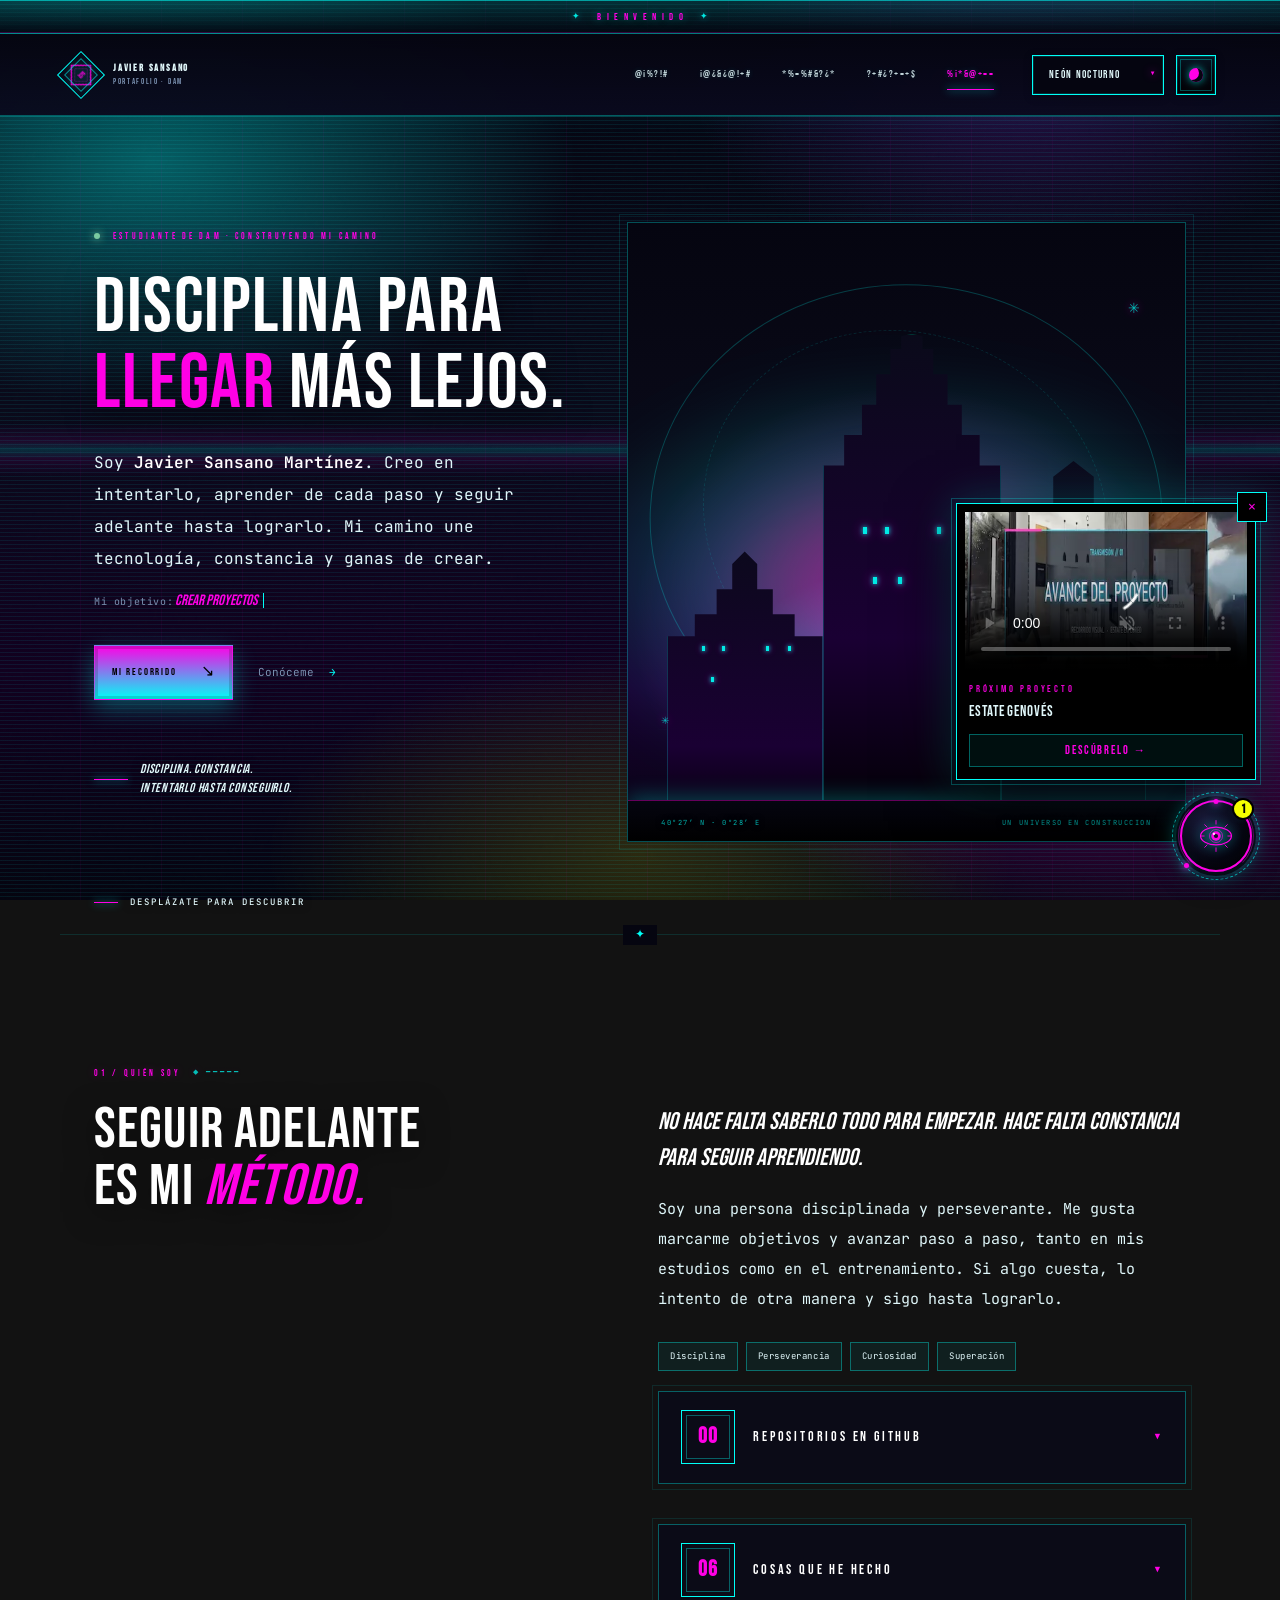
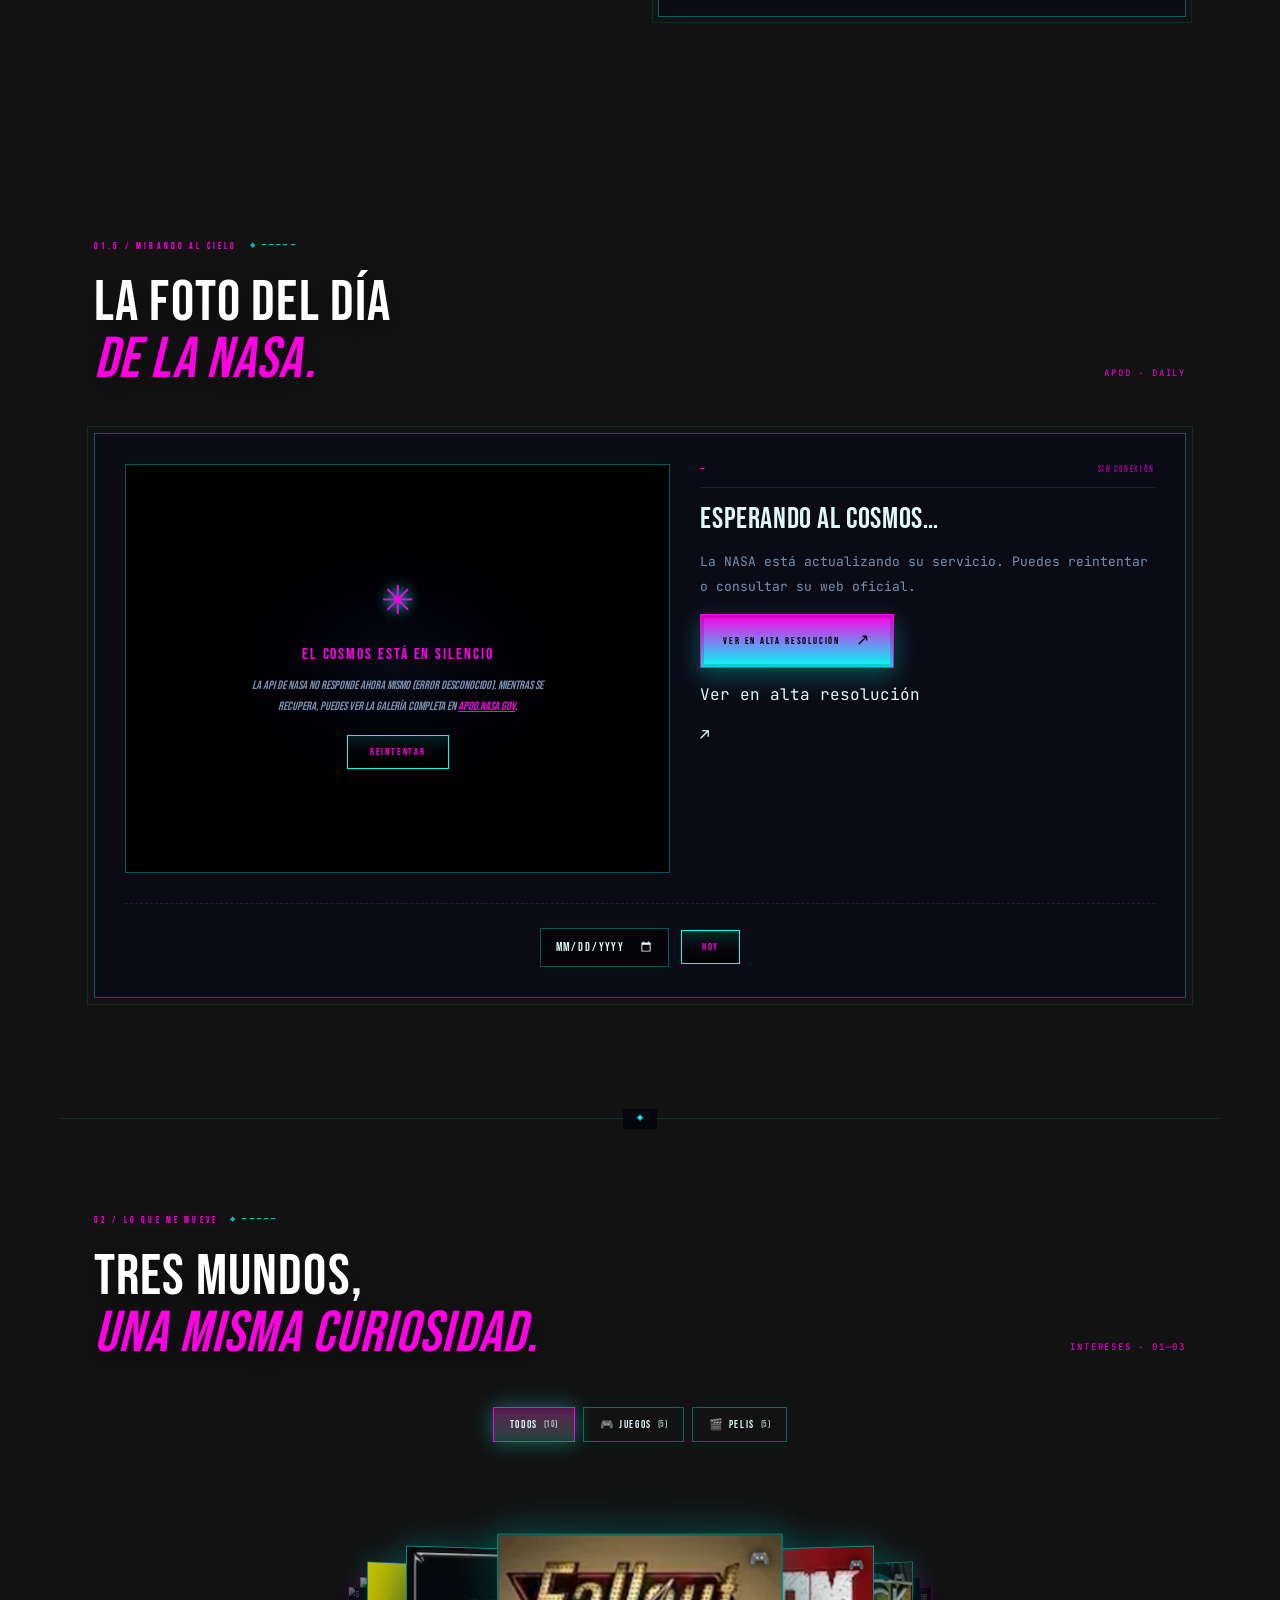
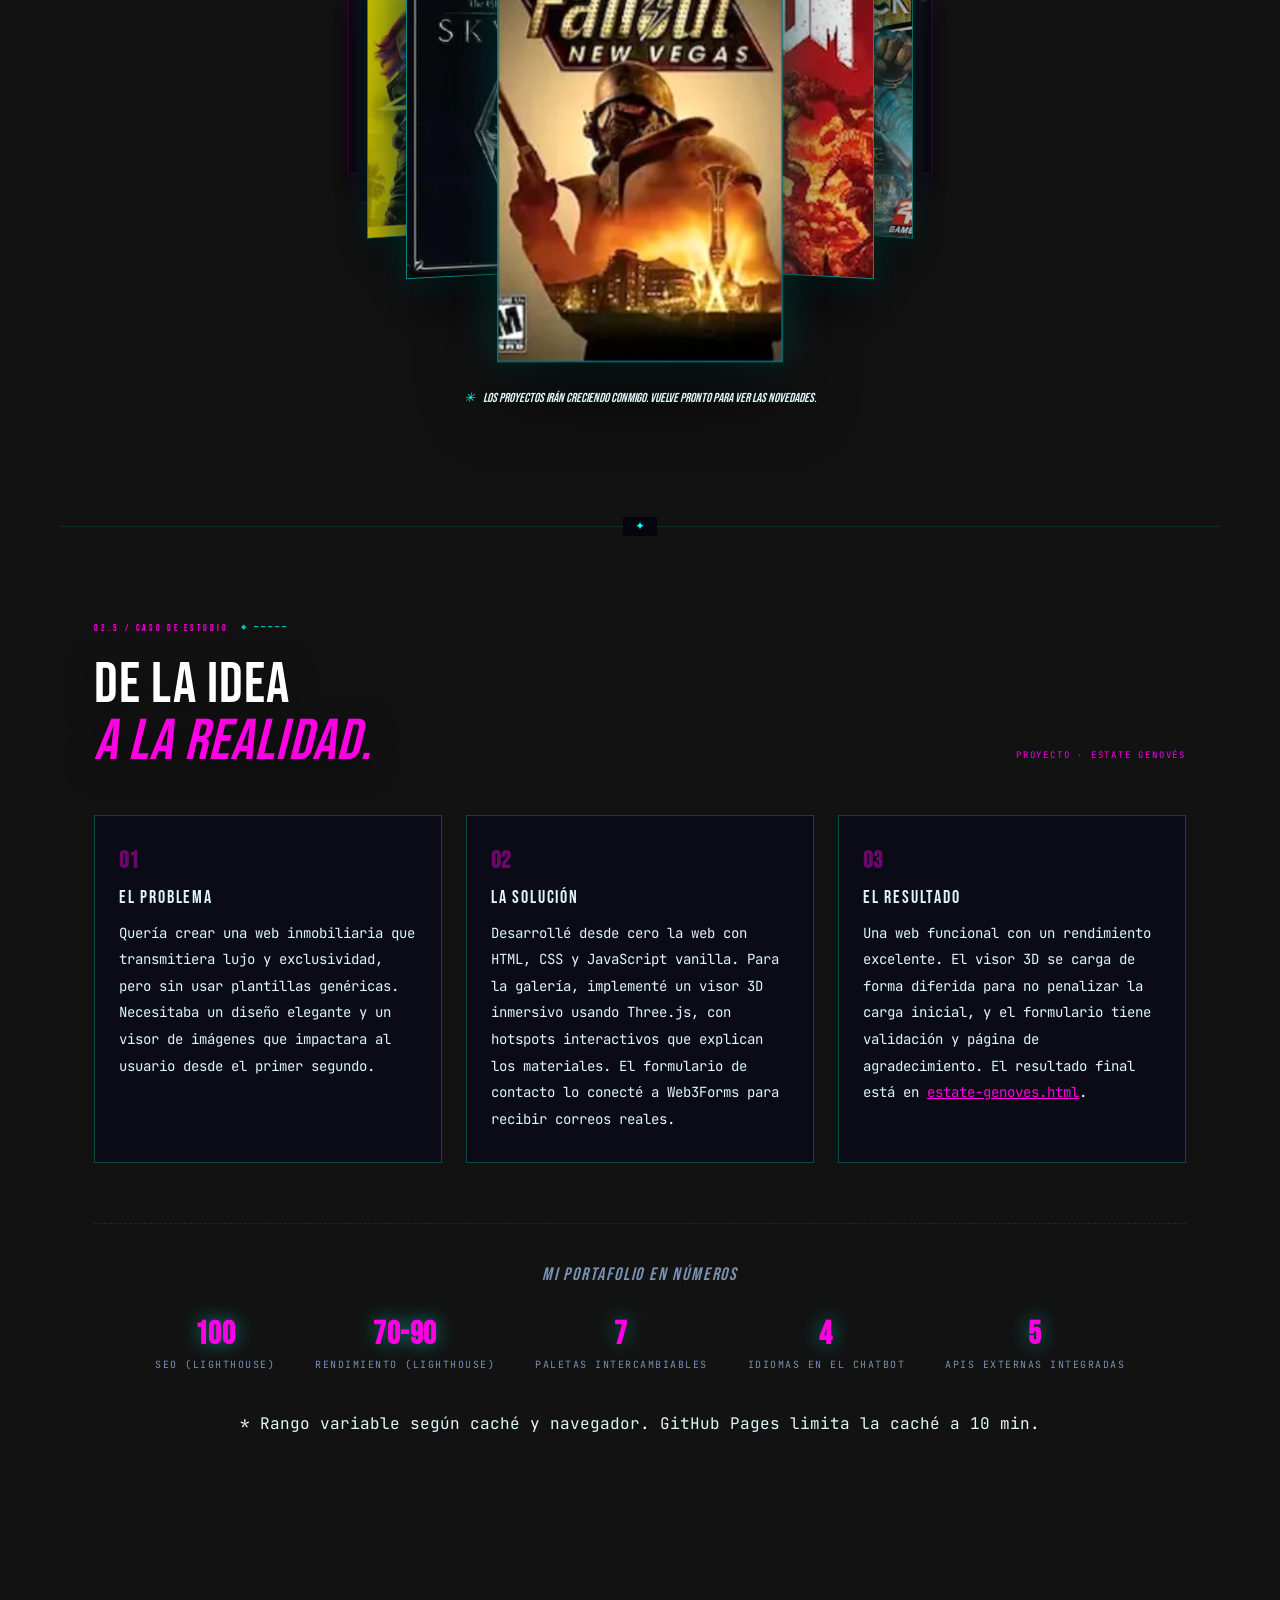
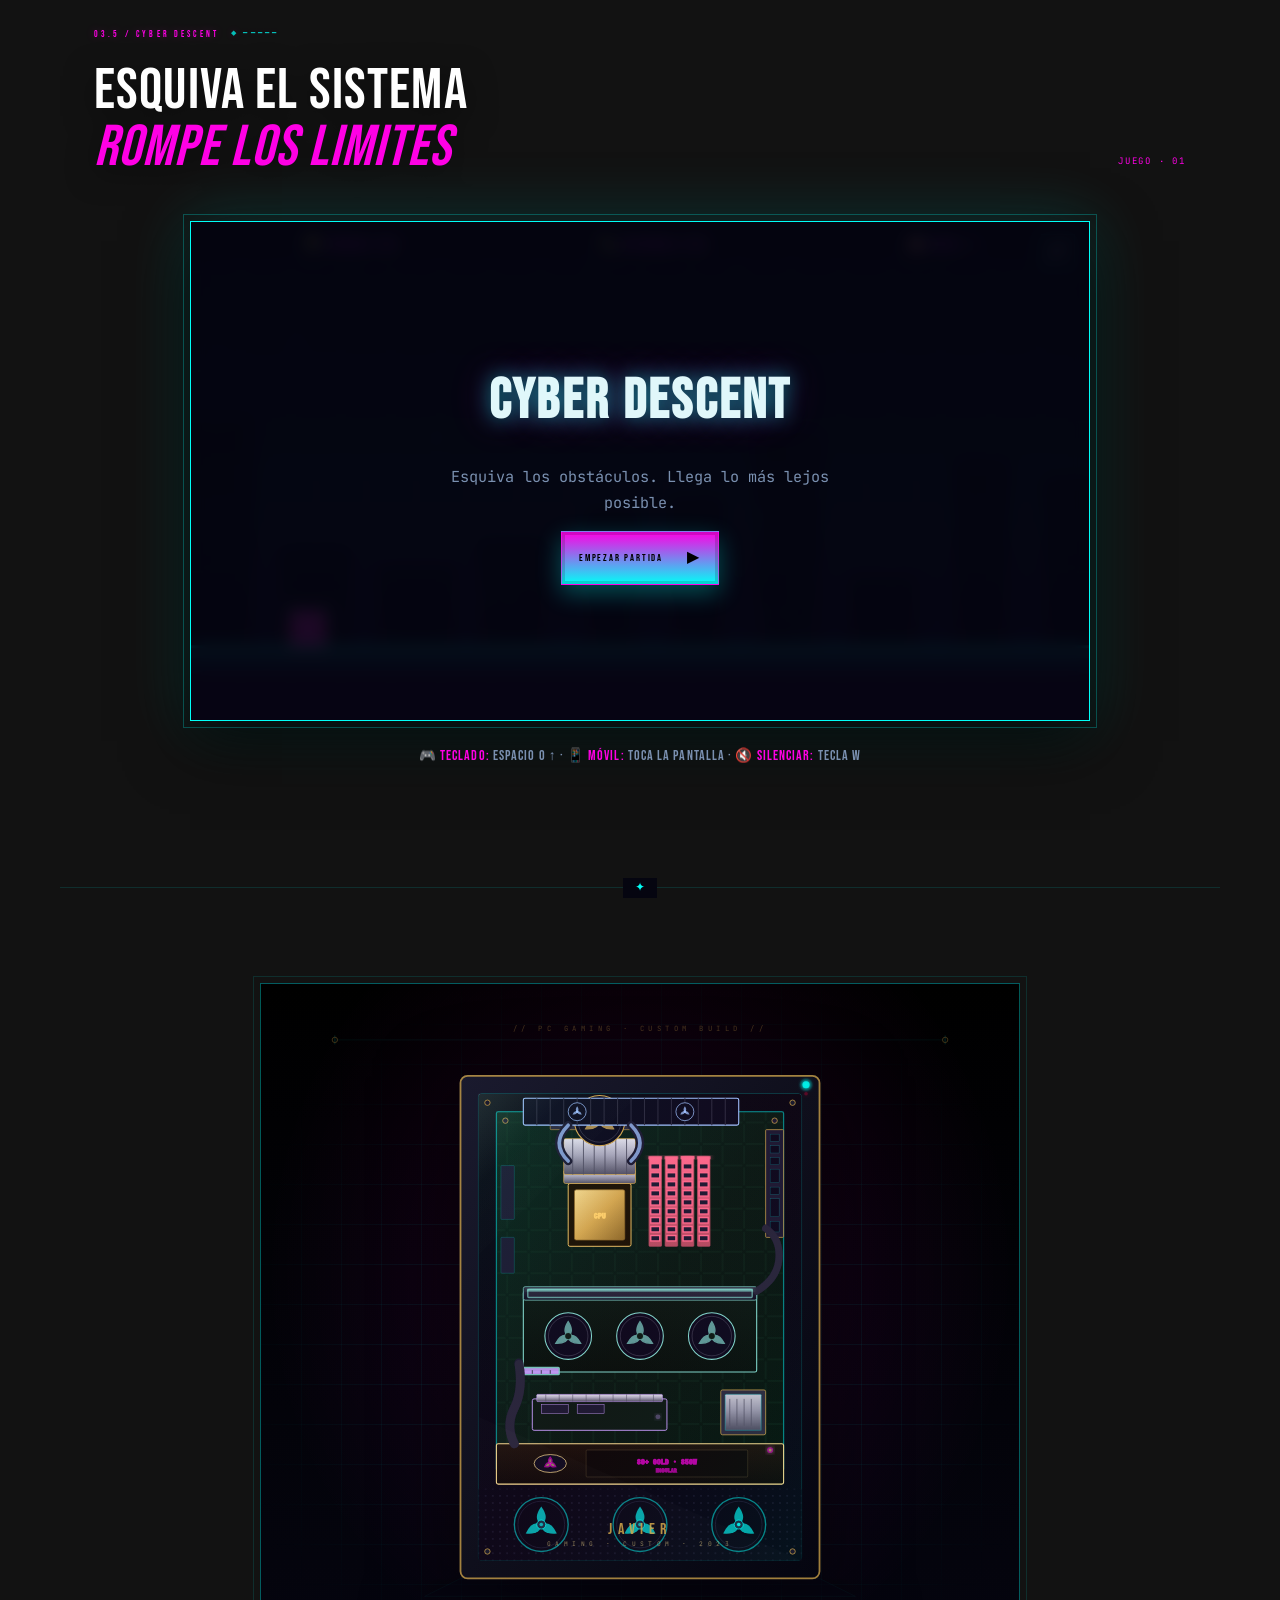
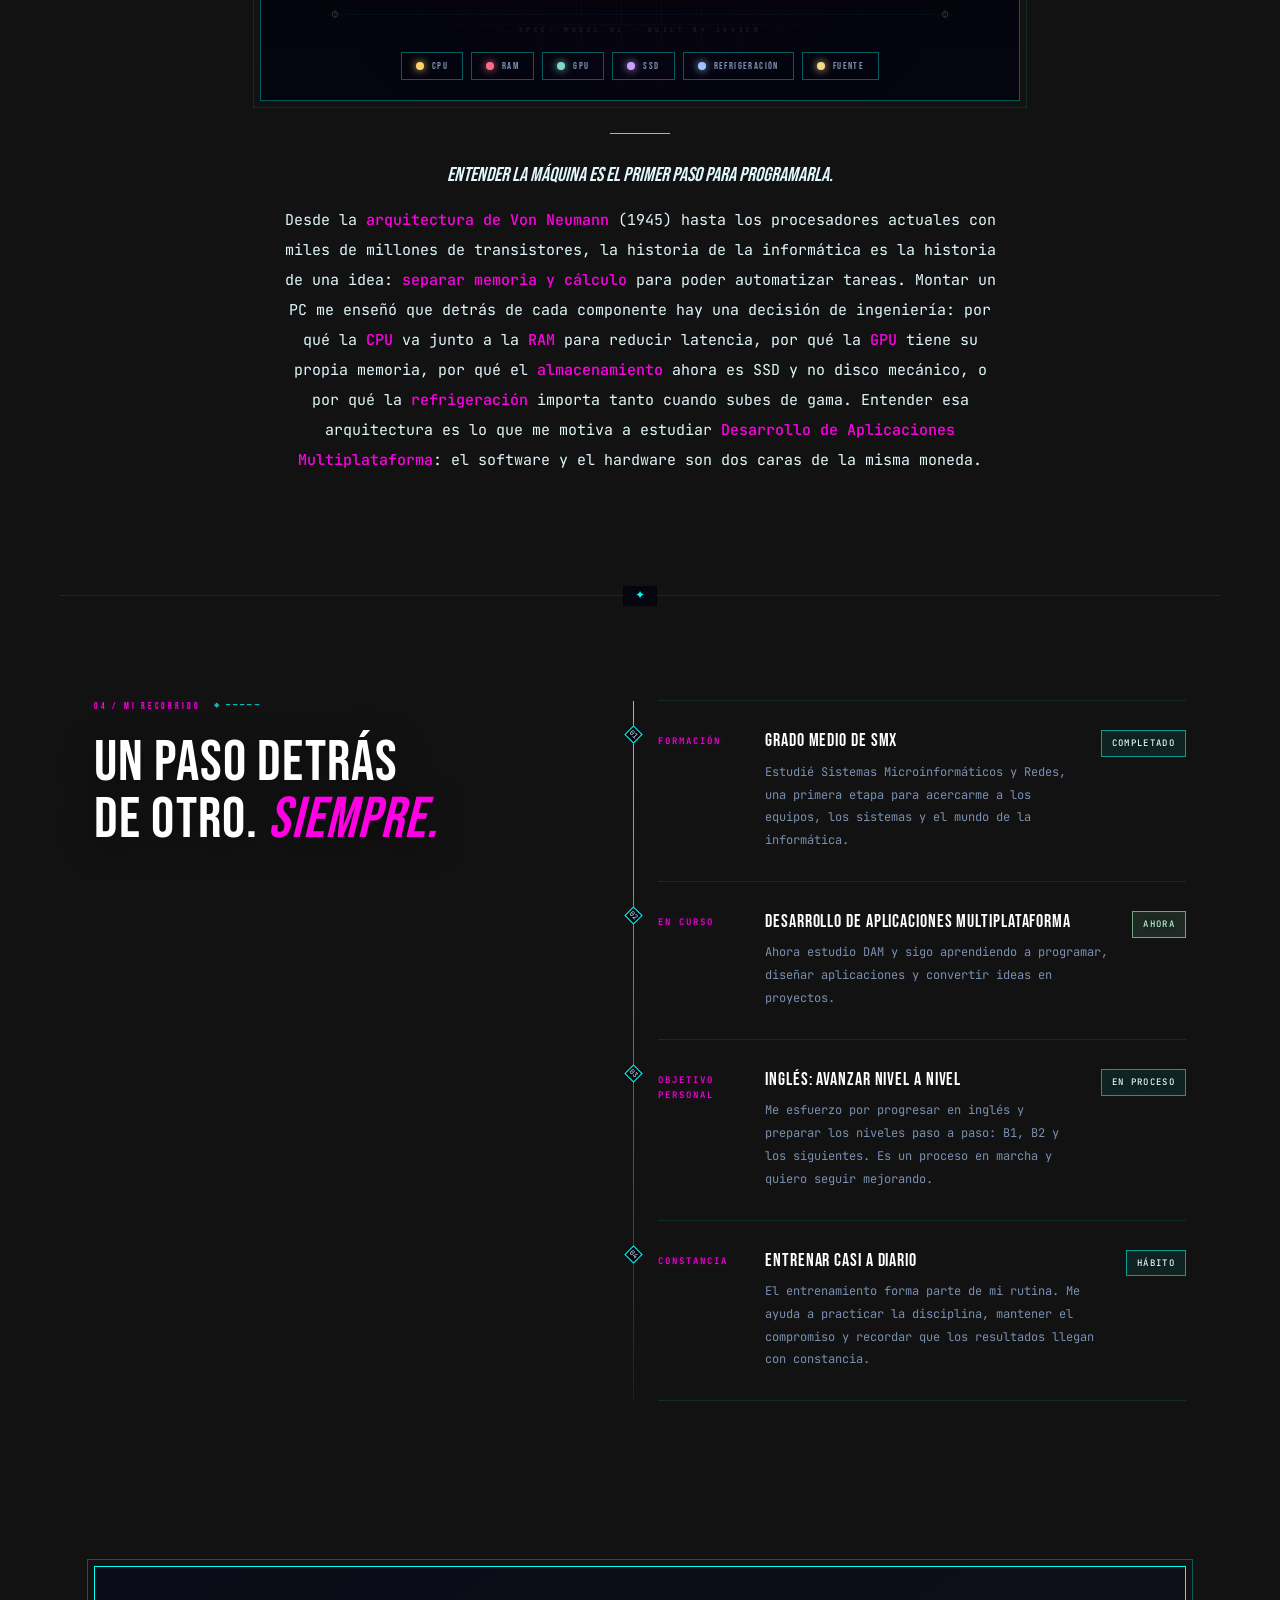
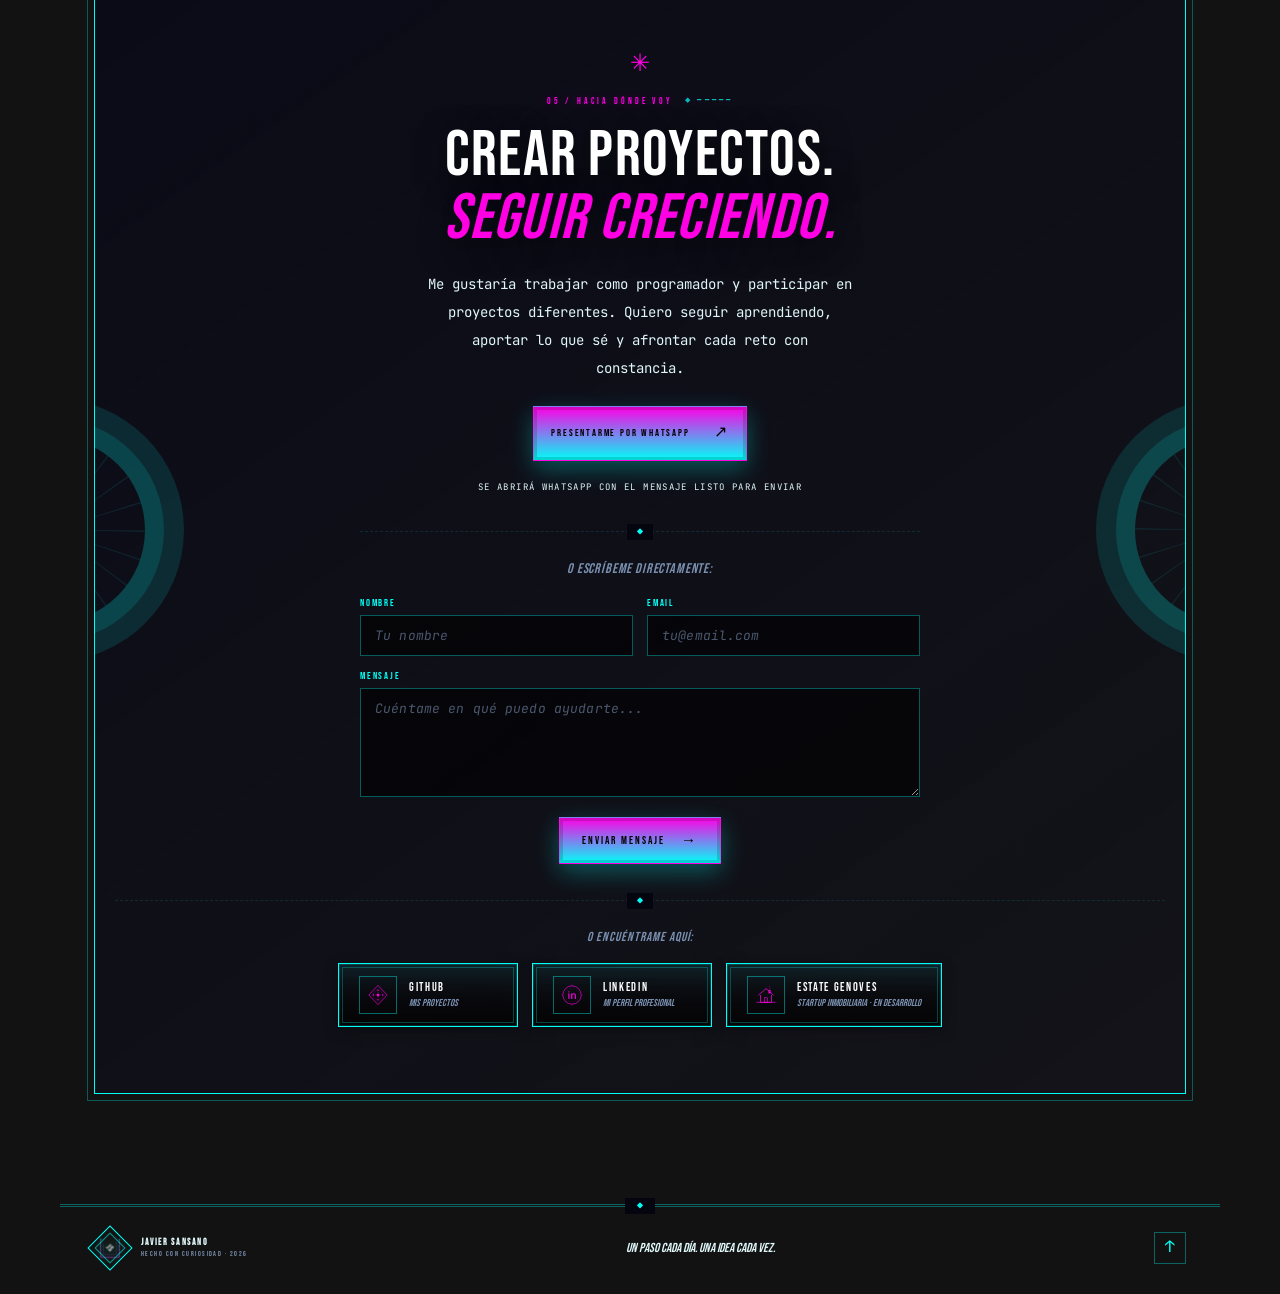
==== commit 5724264f: "añadir instrucción para silenciar el juego con la tecla W y cambiar mensaje automatica de whatsapp" ====
--- a/index.html
+++ b/index.html
@@ -570,9 +570,9 @@
     </div>
   </div>
 
-  <p class="game-controls reveal">
-    🎮 <strong>Teclado:</strong> Espacio o ↑ · 📱 <strong>Móvil:</strong> Toca la pantalla
-  </p>
+<p class="game-controls reveal">
+  🎮 <strong>Teclado:</strong> Espacio o ↑ · 📱 <strong>Móvil:</strong> Toca la pantalla · 🔇 <strong>Silenciar:</strong> Tecla W
+</p>
 </section>
 
     <!-- DENTRO DEL ORDENADOR -->
@@ -1097,7 +1097,7 @@
         <p class="eyebrow">05 / HACIA DÓNDE VOY</p>
         <h2>Crear proyectos.<br><em>Seguir creciendo.</em></h2>
         <p>Me gustaría trabajar como programador y participar en proyectos diferentes. Quiero seguir aprendiendo, aportar lo que sé y afrontar cada reto con constancia.</p>
-        <a class="button button--gold" href="https://wa.me/34663509281?text=Hola%2C%20soy%20Javier%20Sansano%20Mart%C3%ADnez.%20Estoy%20estudiando%20Desarrollo%20de%20Aplicaciones%20Multiplataforma%20%28DAM%29%20y%20me%20gustar%C3%ADa%20trabajar%20como%20programador%20en%20proyectos%20diferentes.%20Me%20interesan%20la%20tecnolog%C3%ADa%2C%20los%20ordenadores%20y%20seguir%20aprendiendo.%20%C2%A1Encantado%20de%20conocerte!" target="_blank" rel="noopener noreferrer">Presentarme por WhatsApp <span aria-hidden="true">↗</span></a>
+         <a class="button button--gold" href="https://wa.me/34663509281?text=%C2%A1Hola%20Javier%21%20He%20visto%20tu%20portafolio%20y%20me%20ha%20gustado%20mucho.%20Me%20gustar%C3%ADa%20contactar%20contigo%20para%20hablar%20sobre%20posibles%20proyectos.%20%C2%A1Un%20saludo%21" target="_blank" rel="noopener noreferrer">Presentarme por WhatsApp <span aria-hidden="true">↗</span></a>
         <span class="contact__small">SE ABRIRÁ WHATSAPP CON EL MENSAJE LISTO PARA ENVIAR</span>
 
         <form class="contact-form" action="https://api.web3forms.com/submit" method="POST">
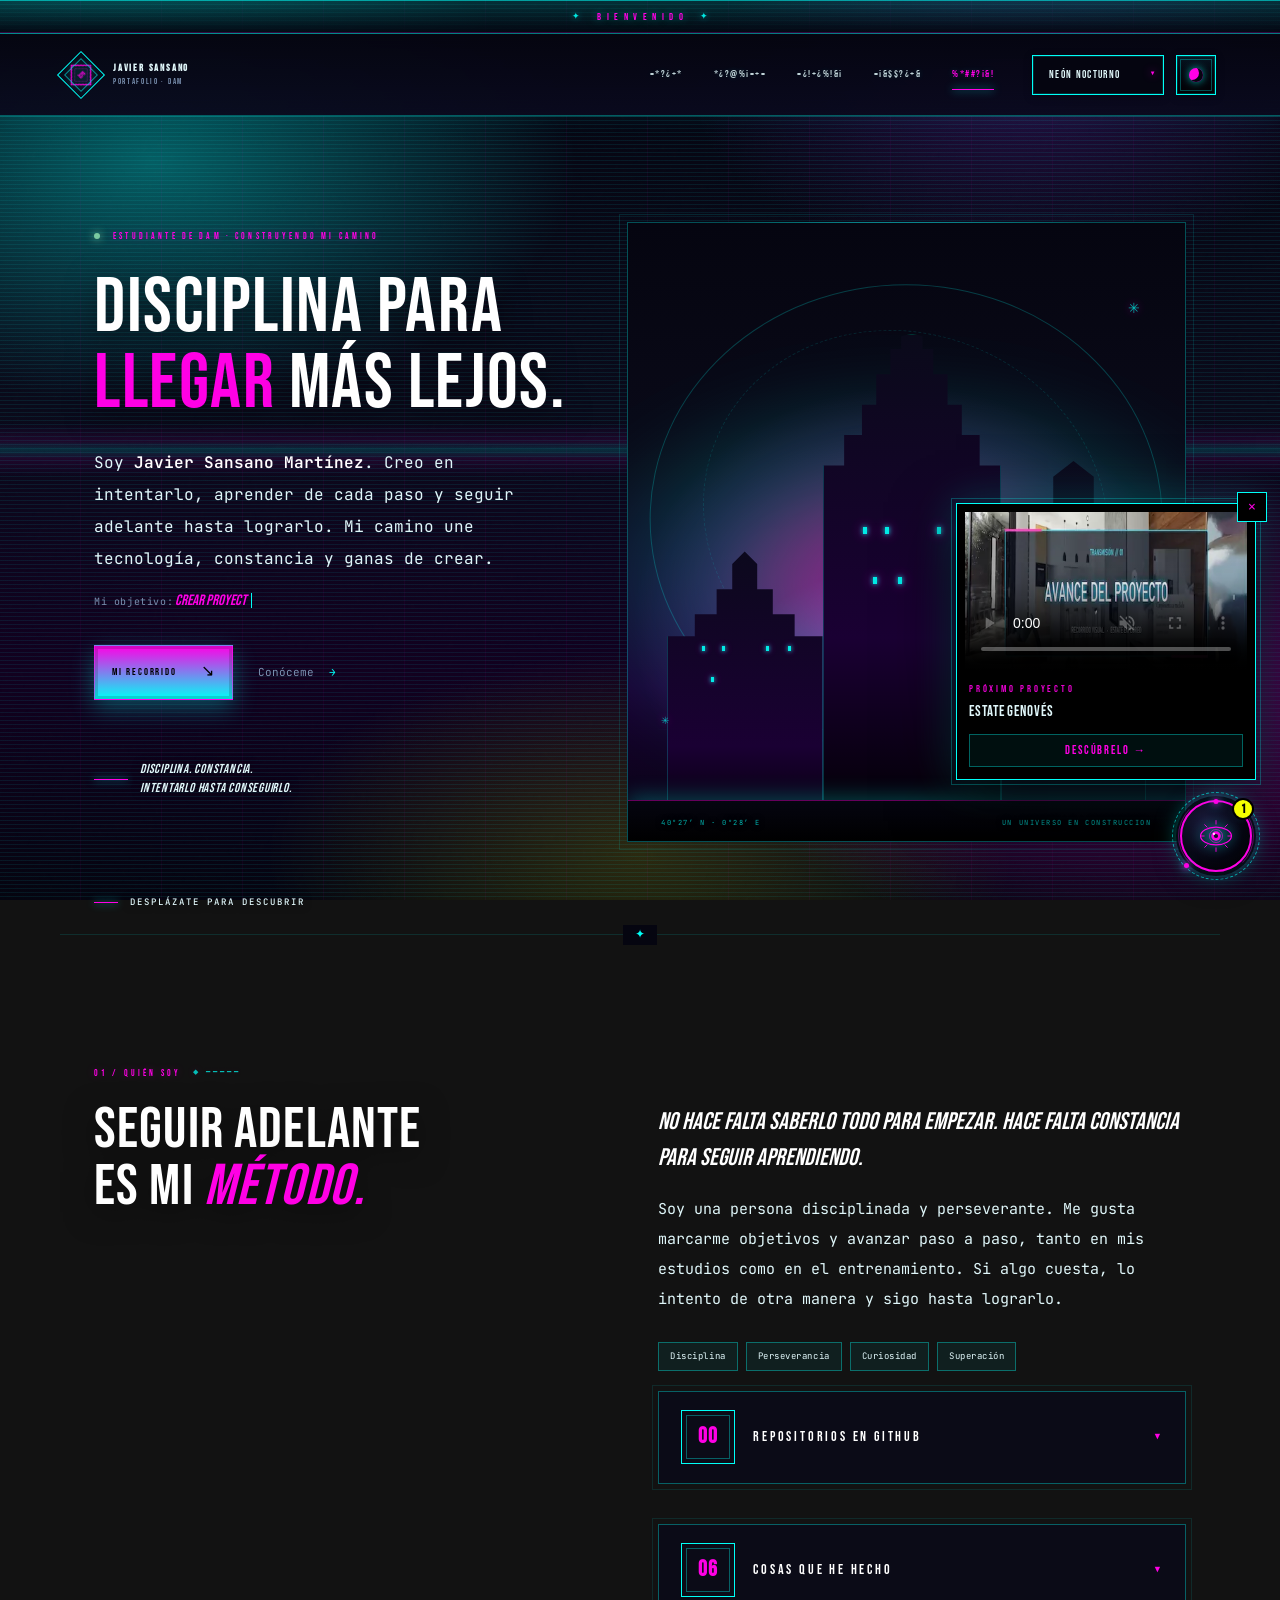
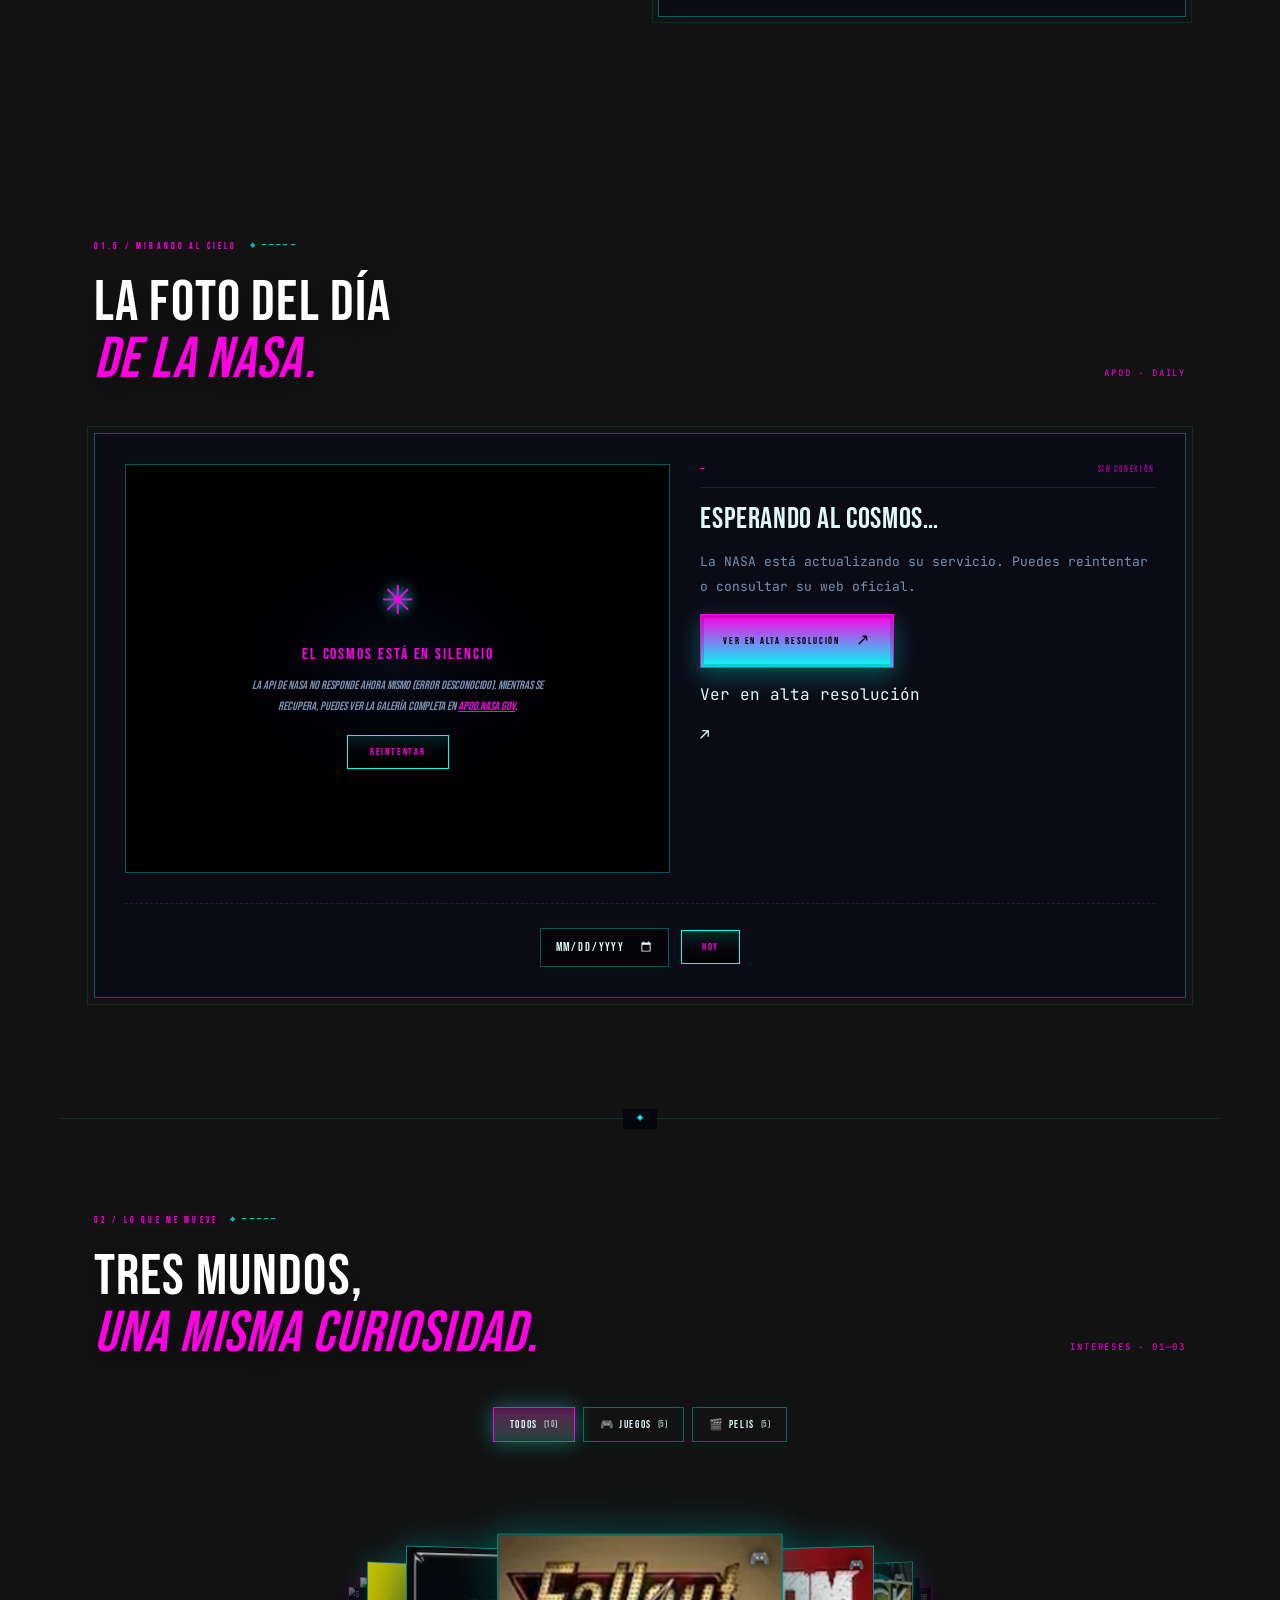
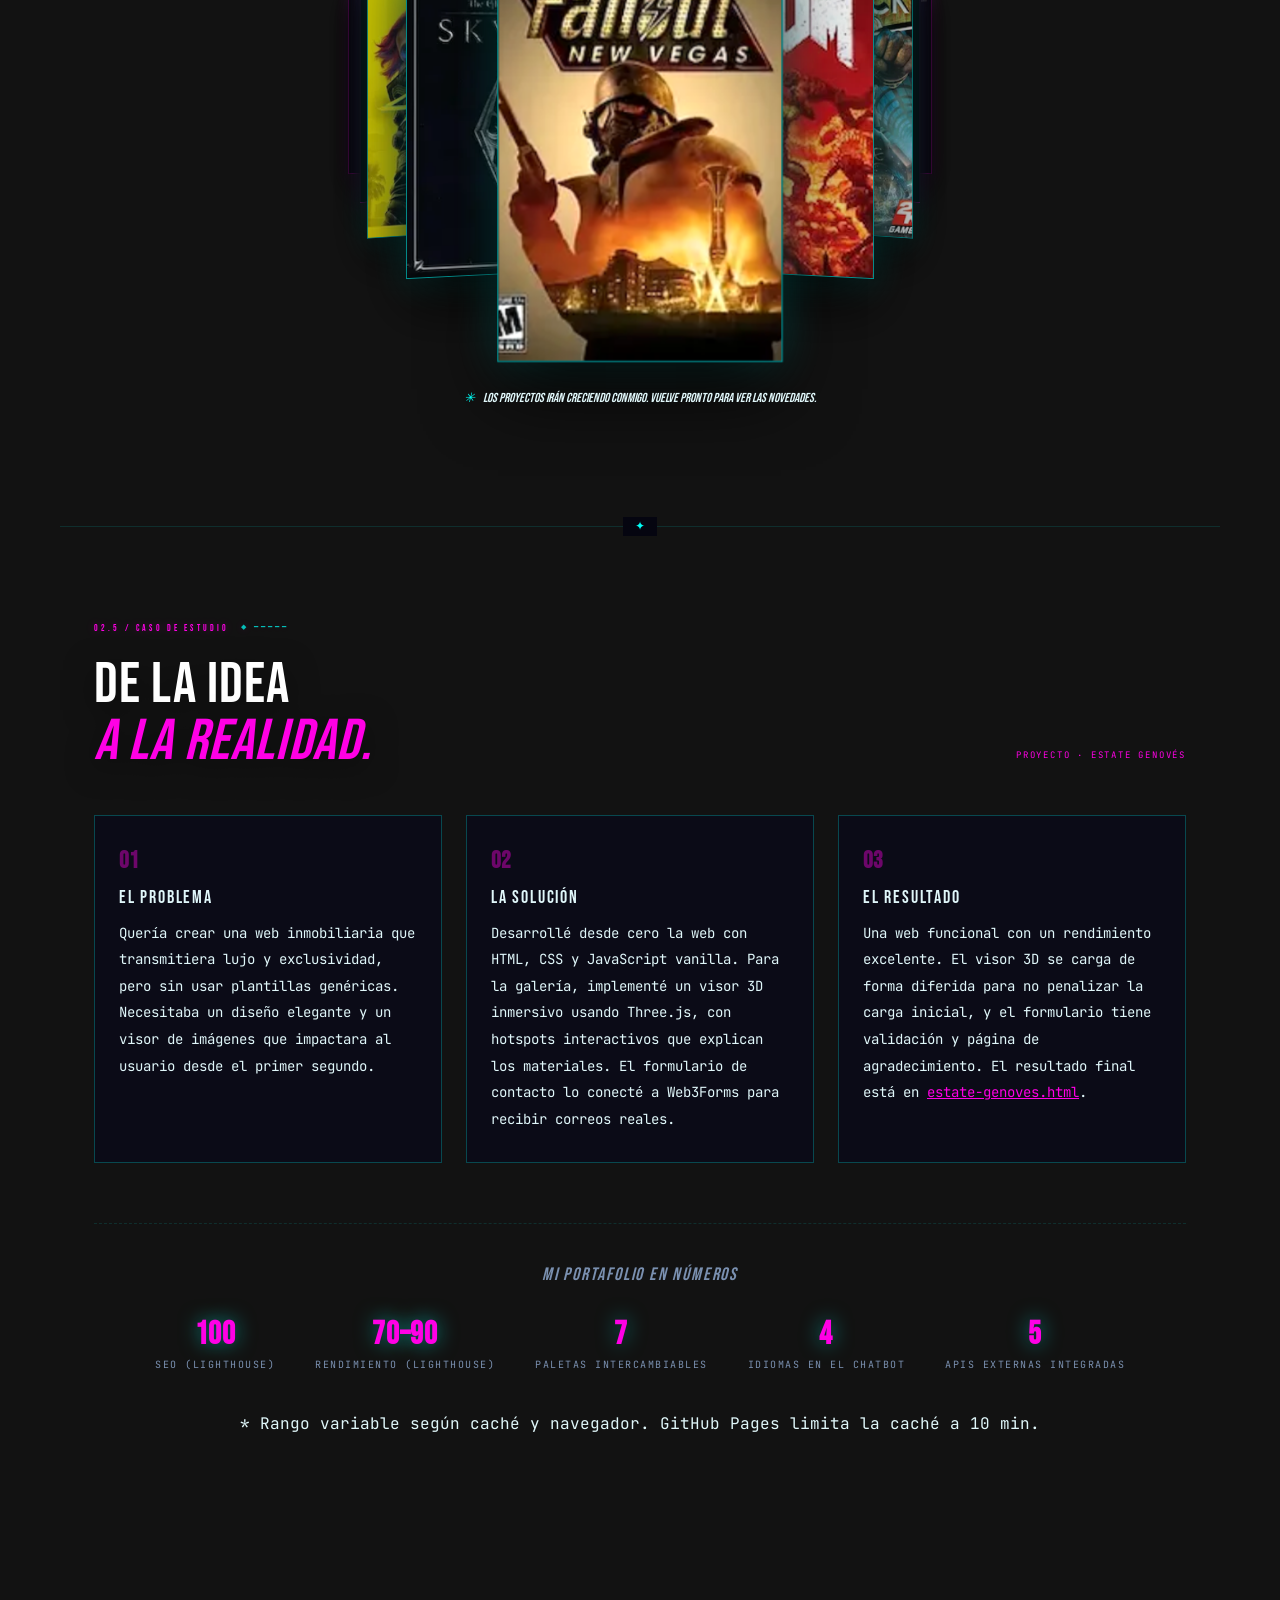
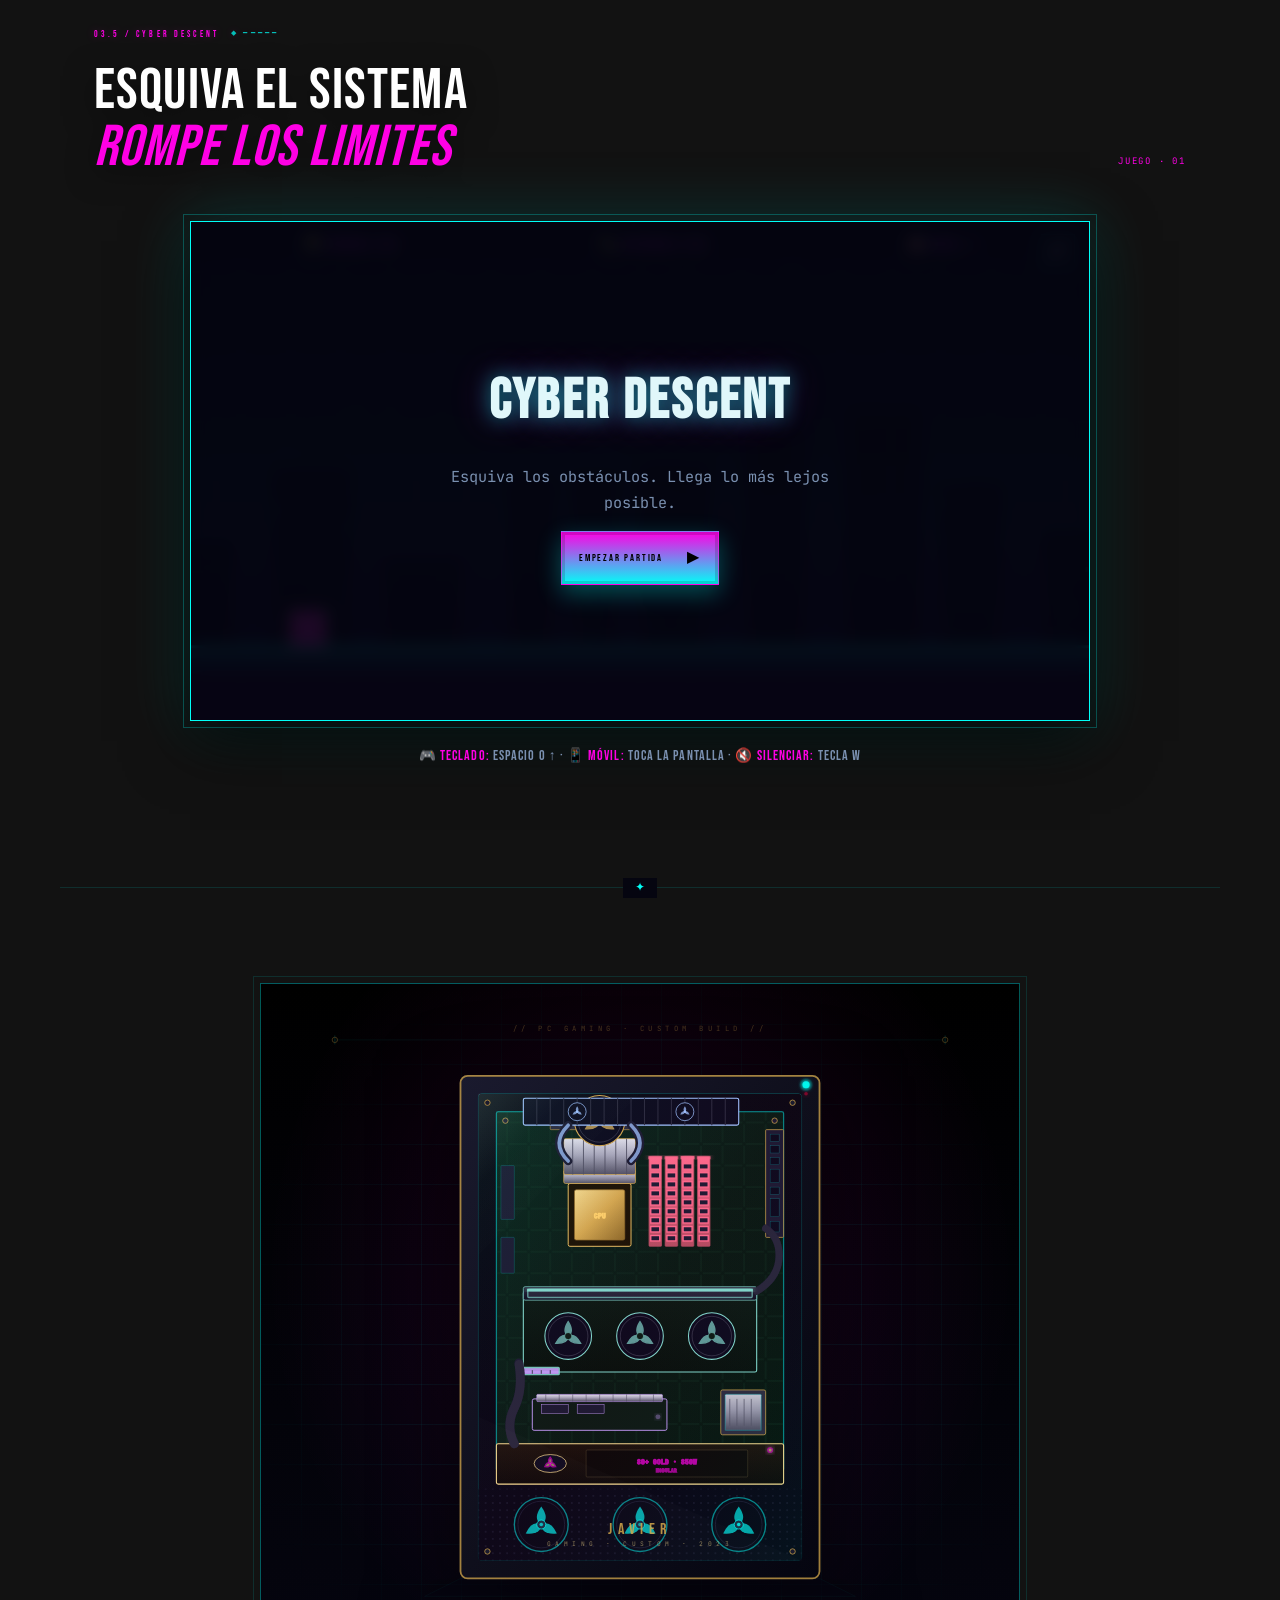
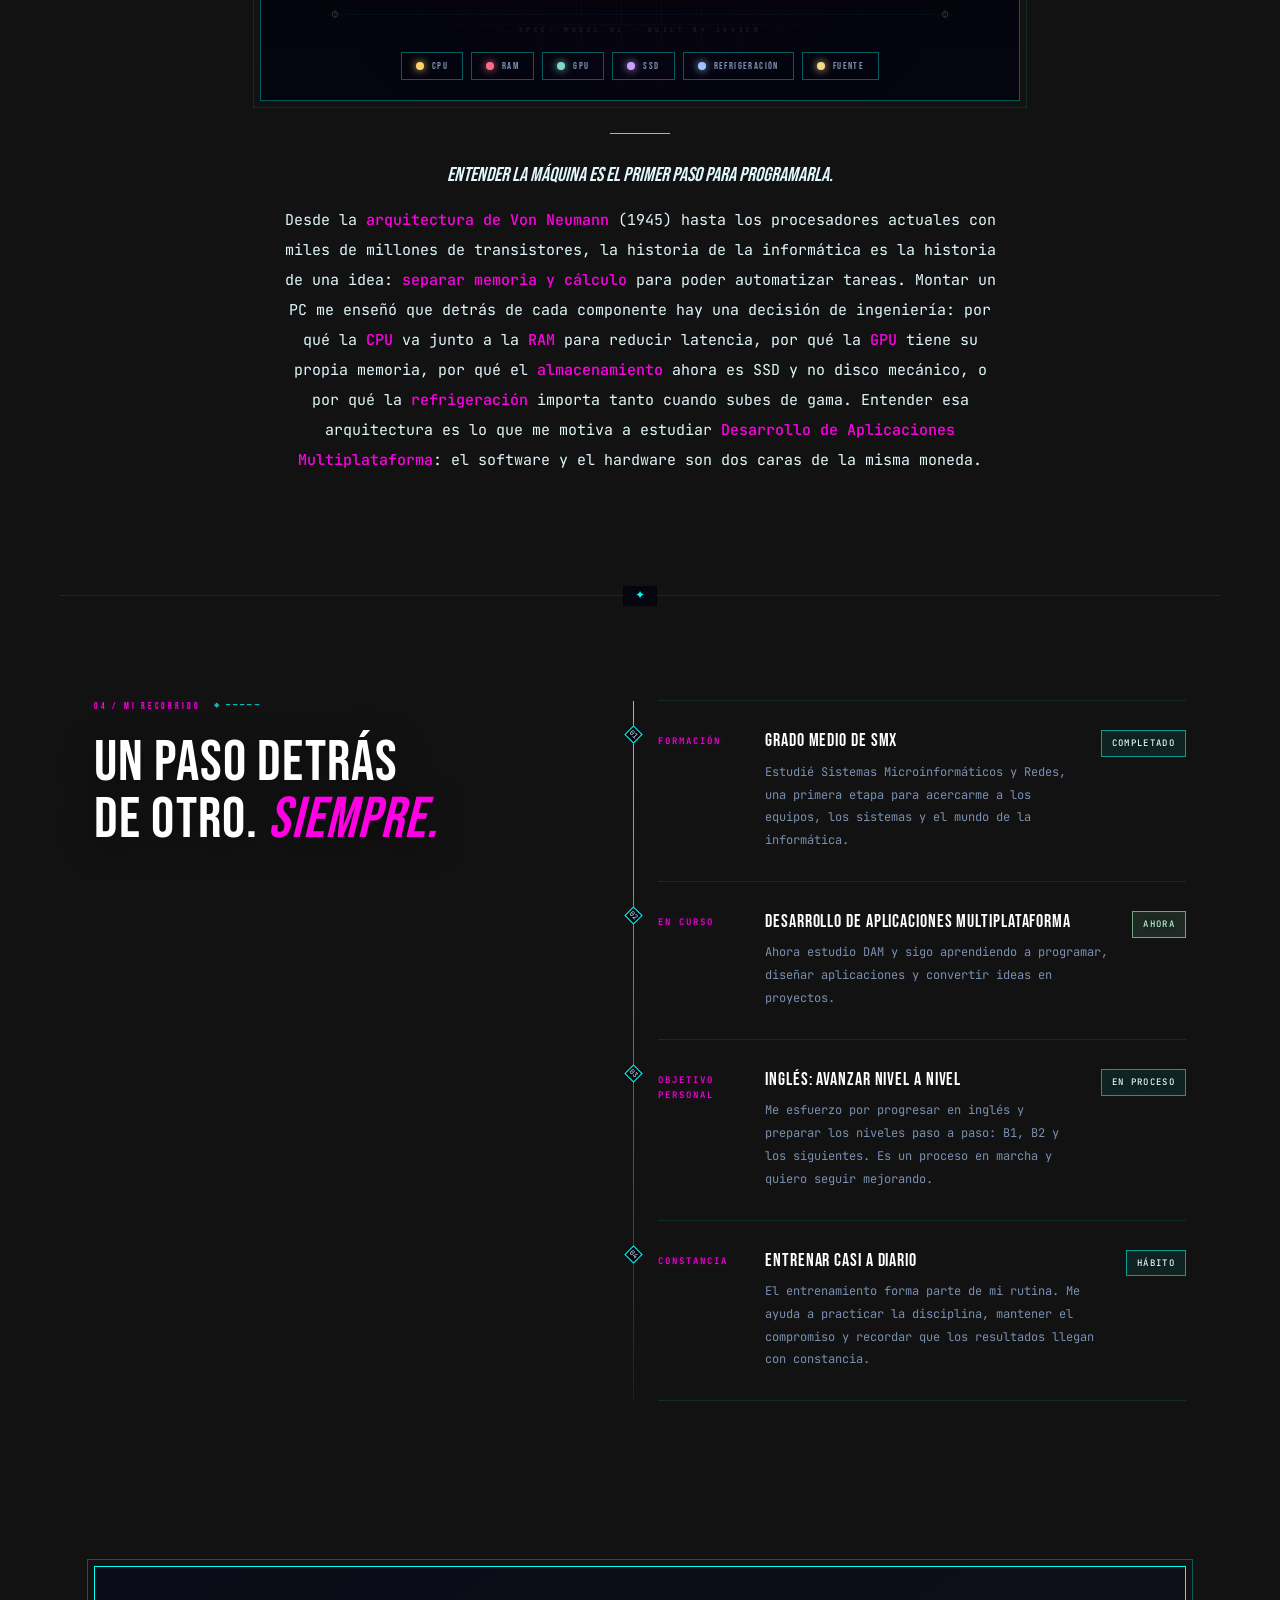
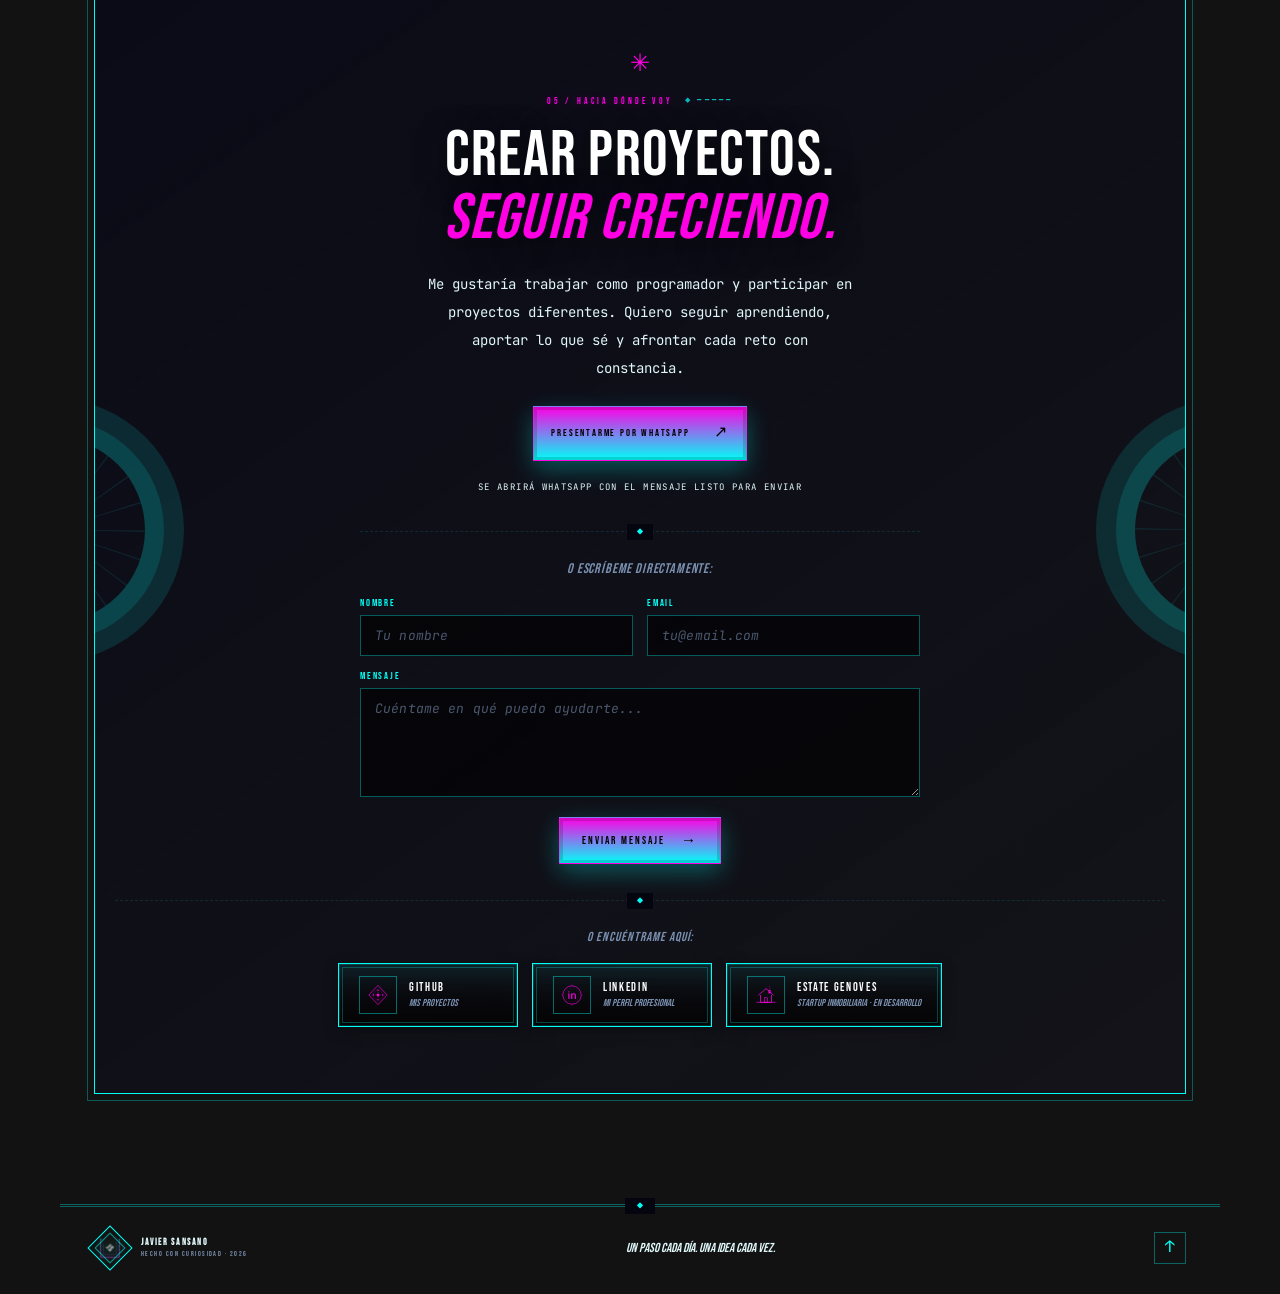
==== commit 3b9a74ab: "corregir visualización del guion en el rango de rendimiento (70-90)" ====
--- a/index.html
+++ b/index.html
@@ -533,7 +533,7 @@
         <p class="metrics__title">Mi portafolio en números</p>
         <div class="metrics__grid">
           <div class="metrics__item"><strong>100</strong><span>SEO (Lighthouse)</span></div>
-          <div class="metrics__item"><strong>70-90</strong><span>Rendimiento (Lighthouse)</span></div>
+          <div class="metrics__item"><strong>70&#8211;90</strong><span>Rendimiento (Lighthouse)</span></div>
           <div class="metrics__item"><strong>7</strong><span>Paletas intercambiables</span></div>
           <div class="metrics__item"><strong>4</strong><span>Idiomas en el chatbot</span></div>
           <div class="metrics__item"><strong>5</strong><span>APIs externas integradas</span></div>
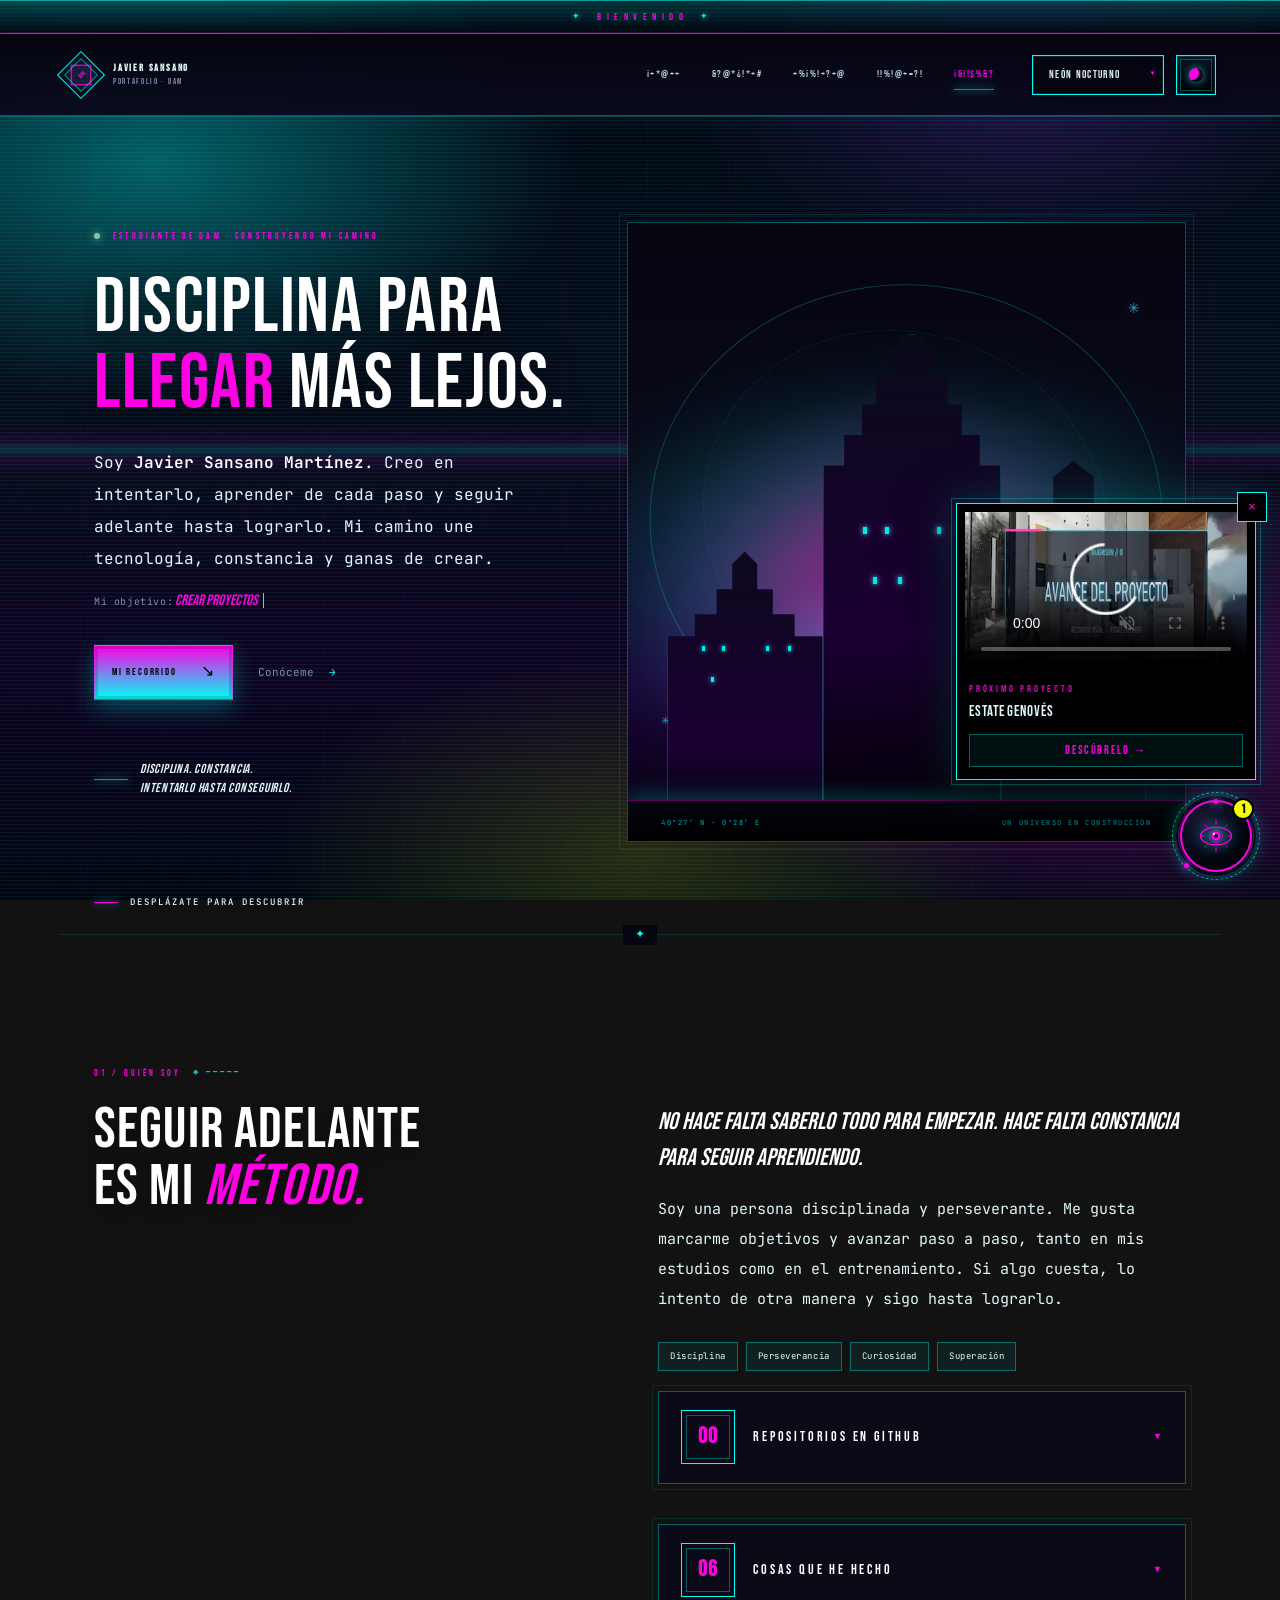
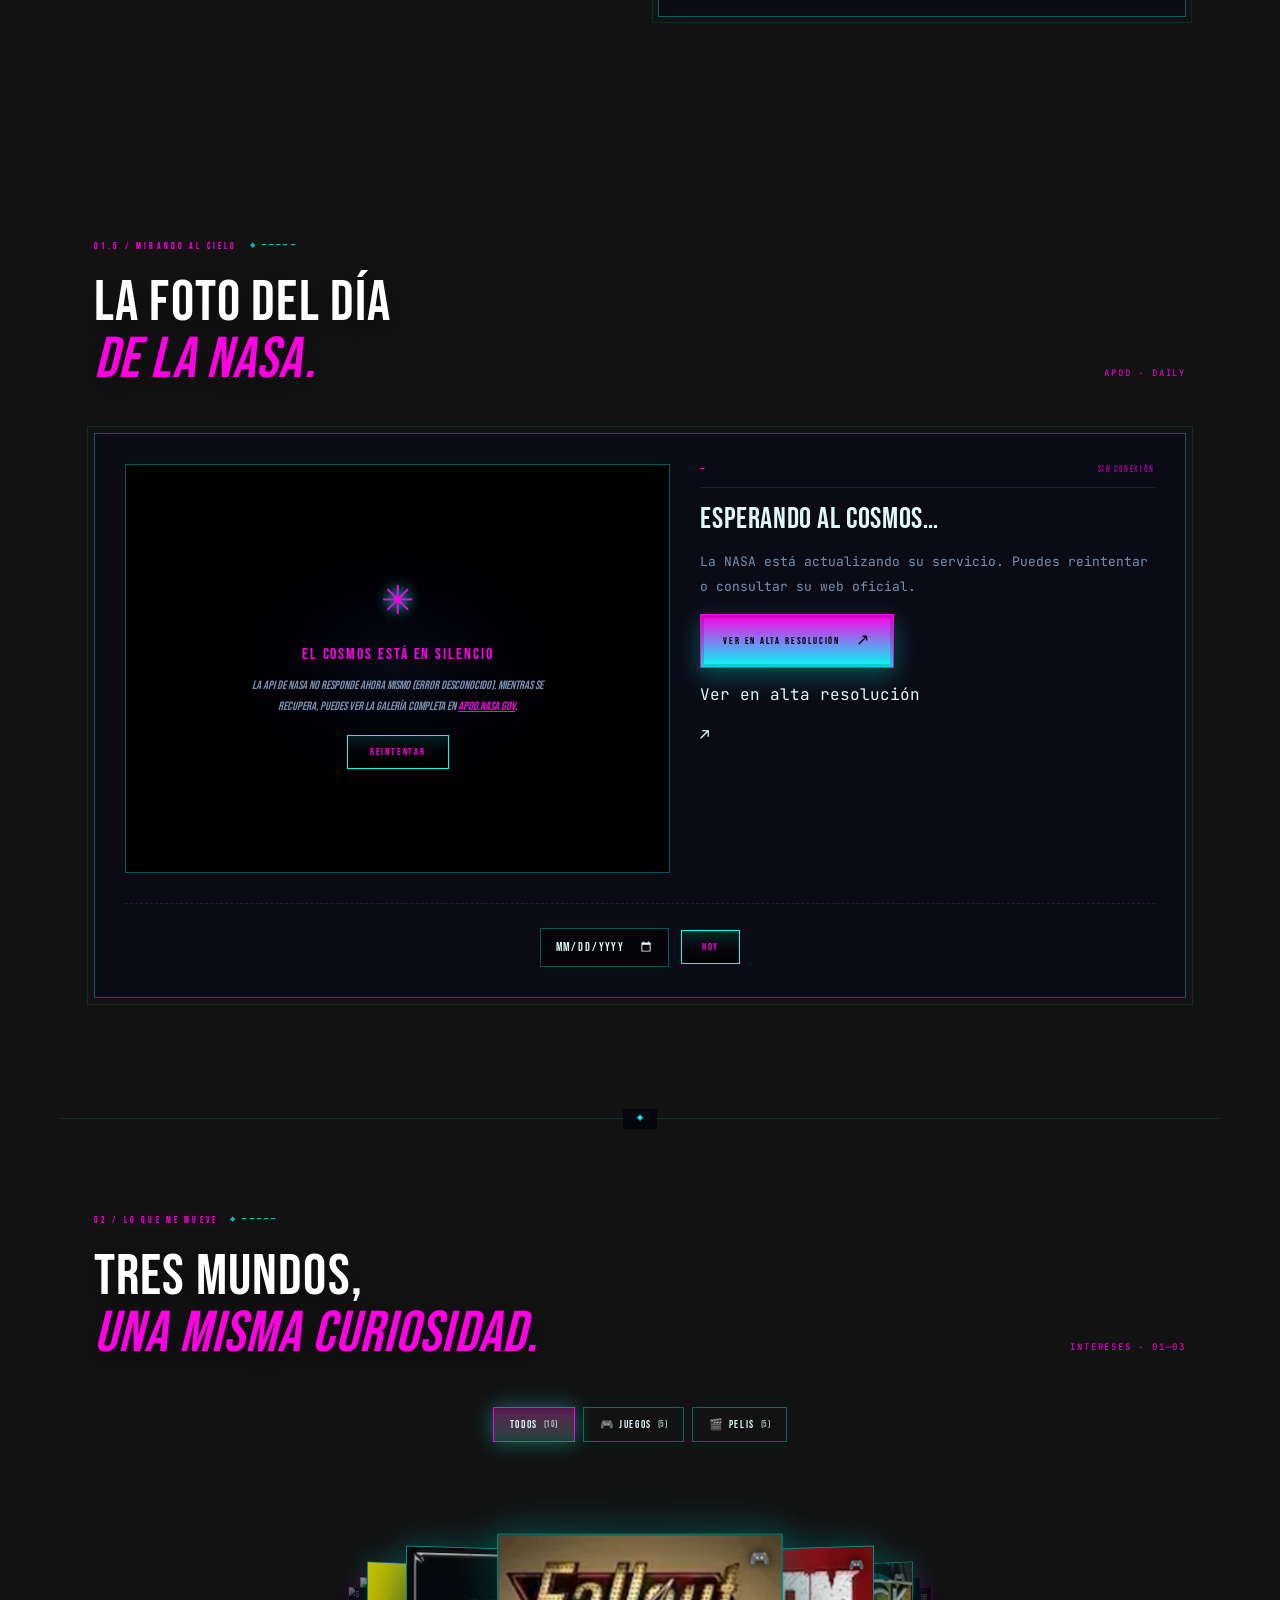
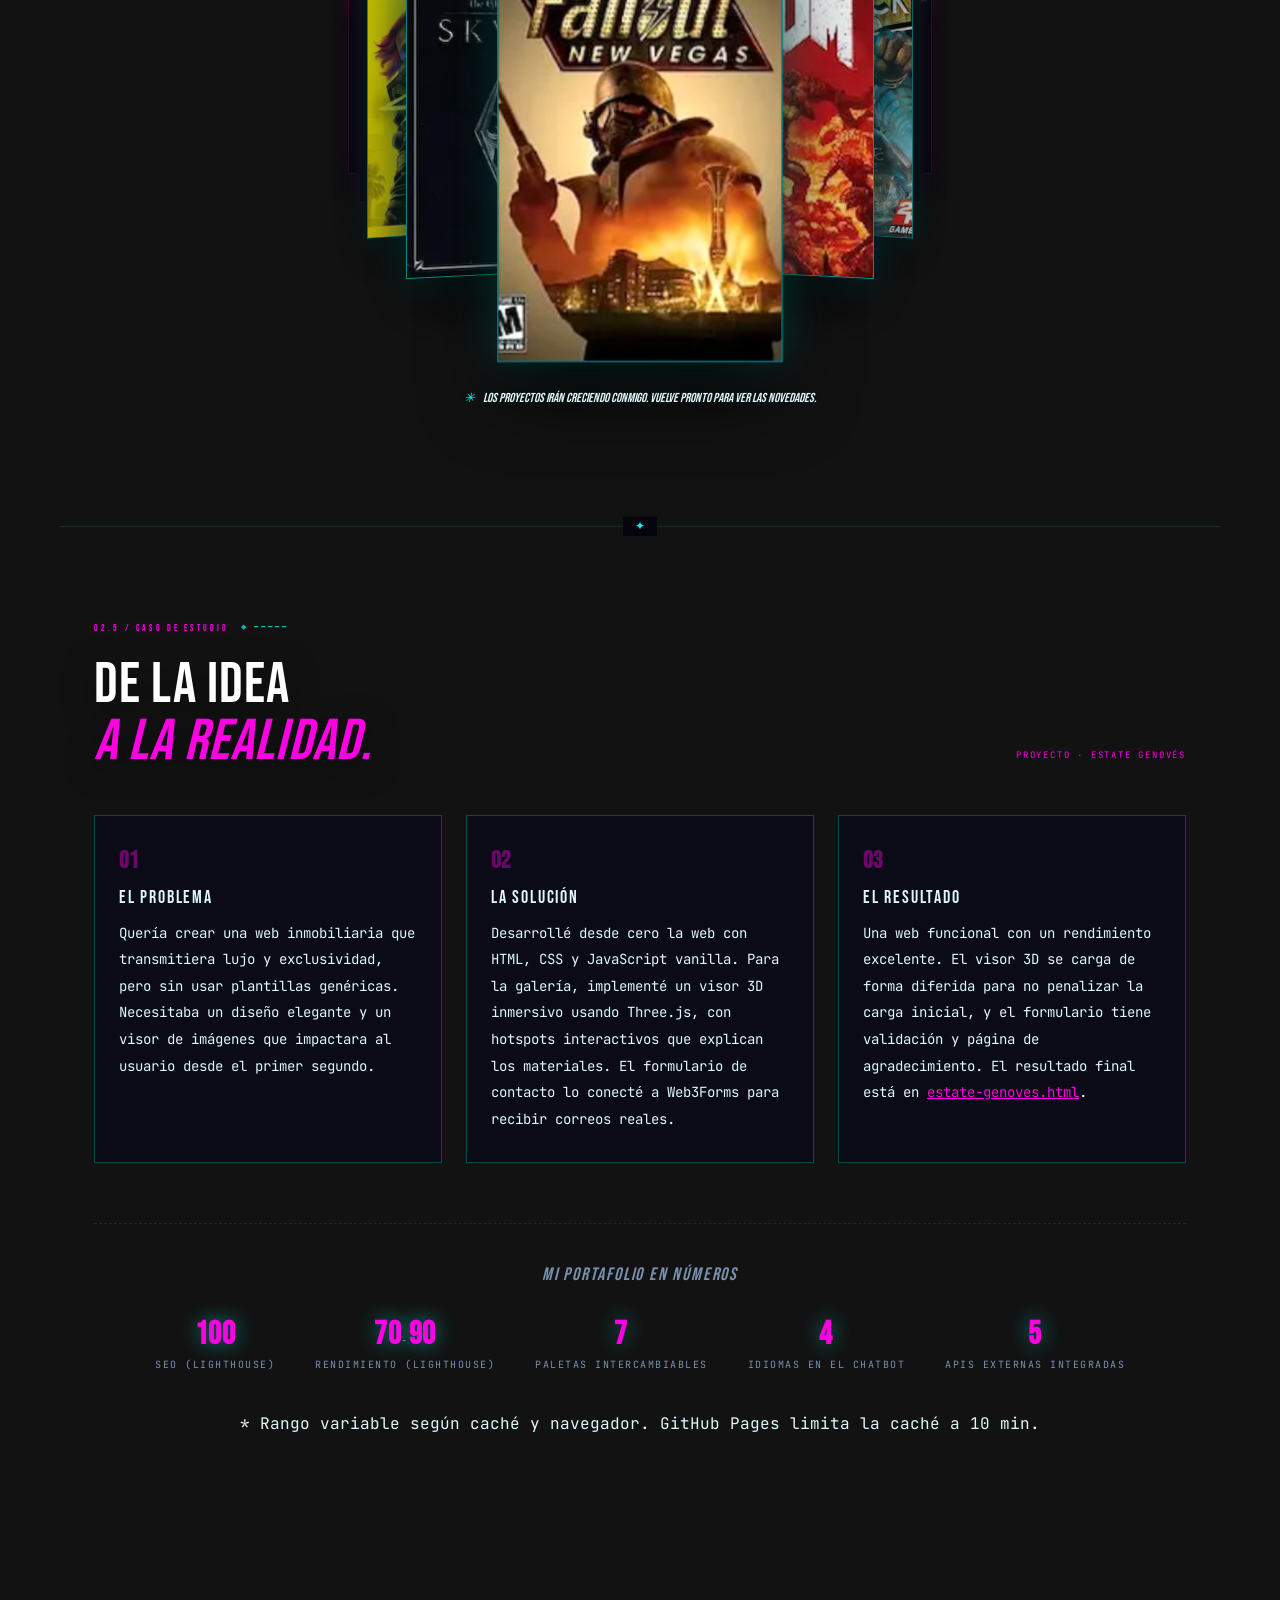
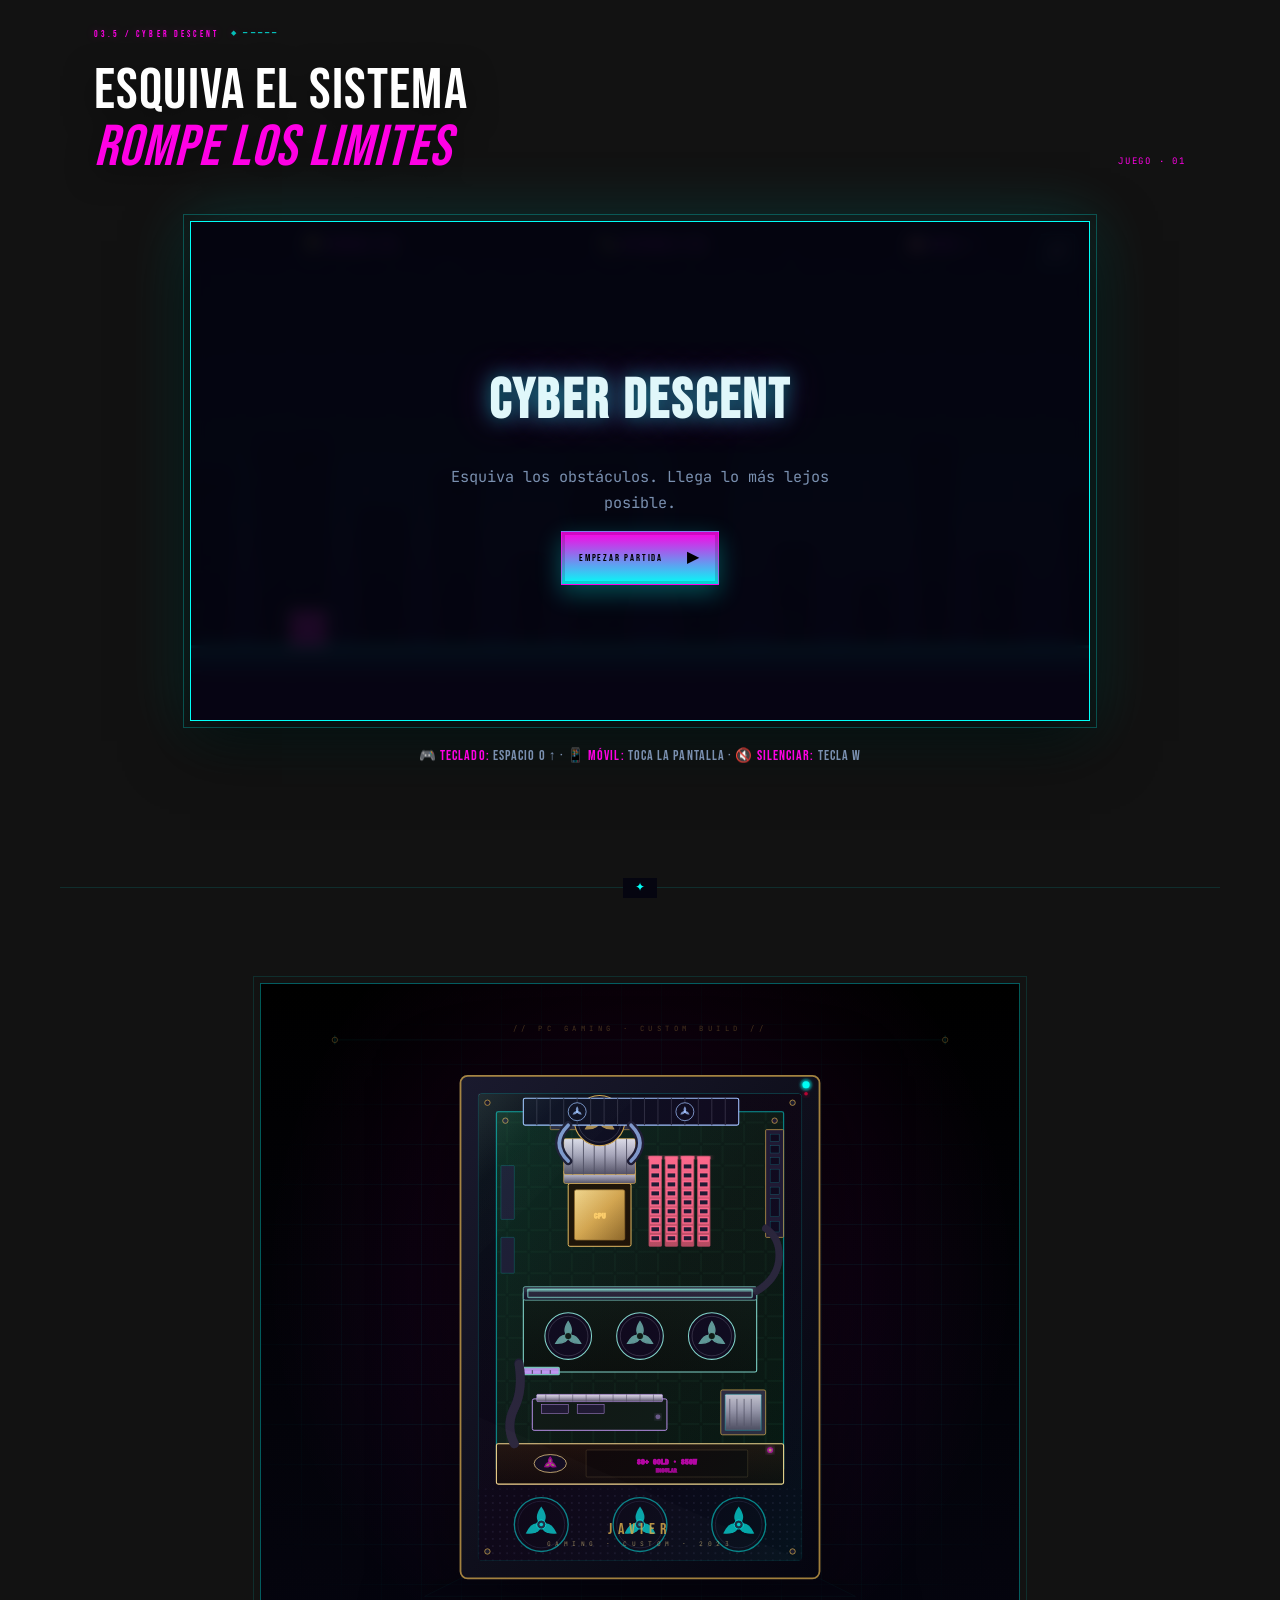
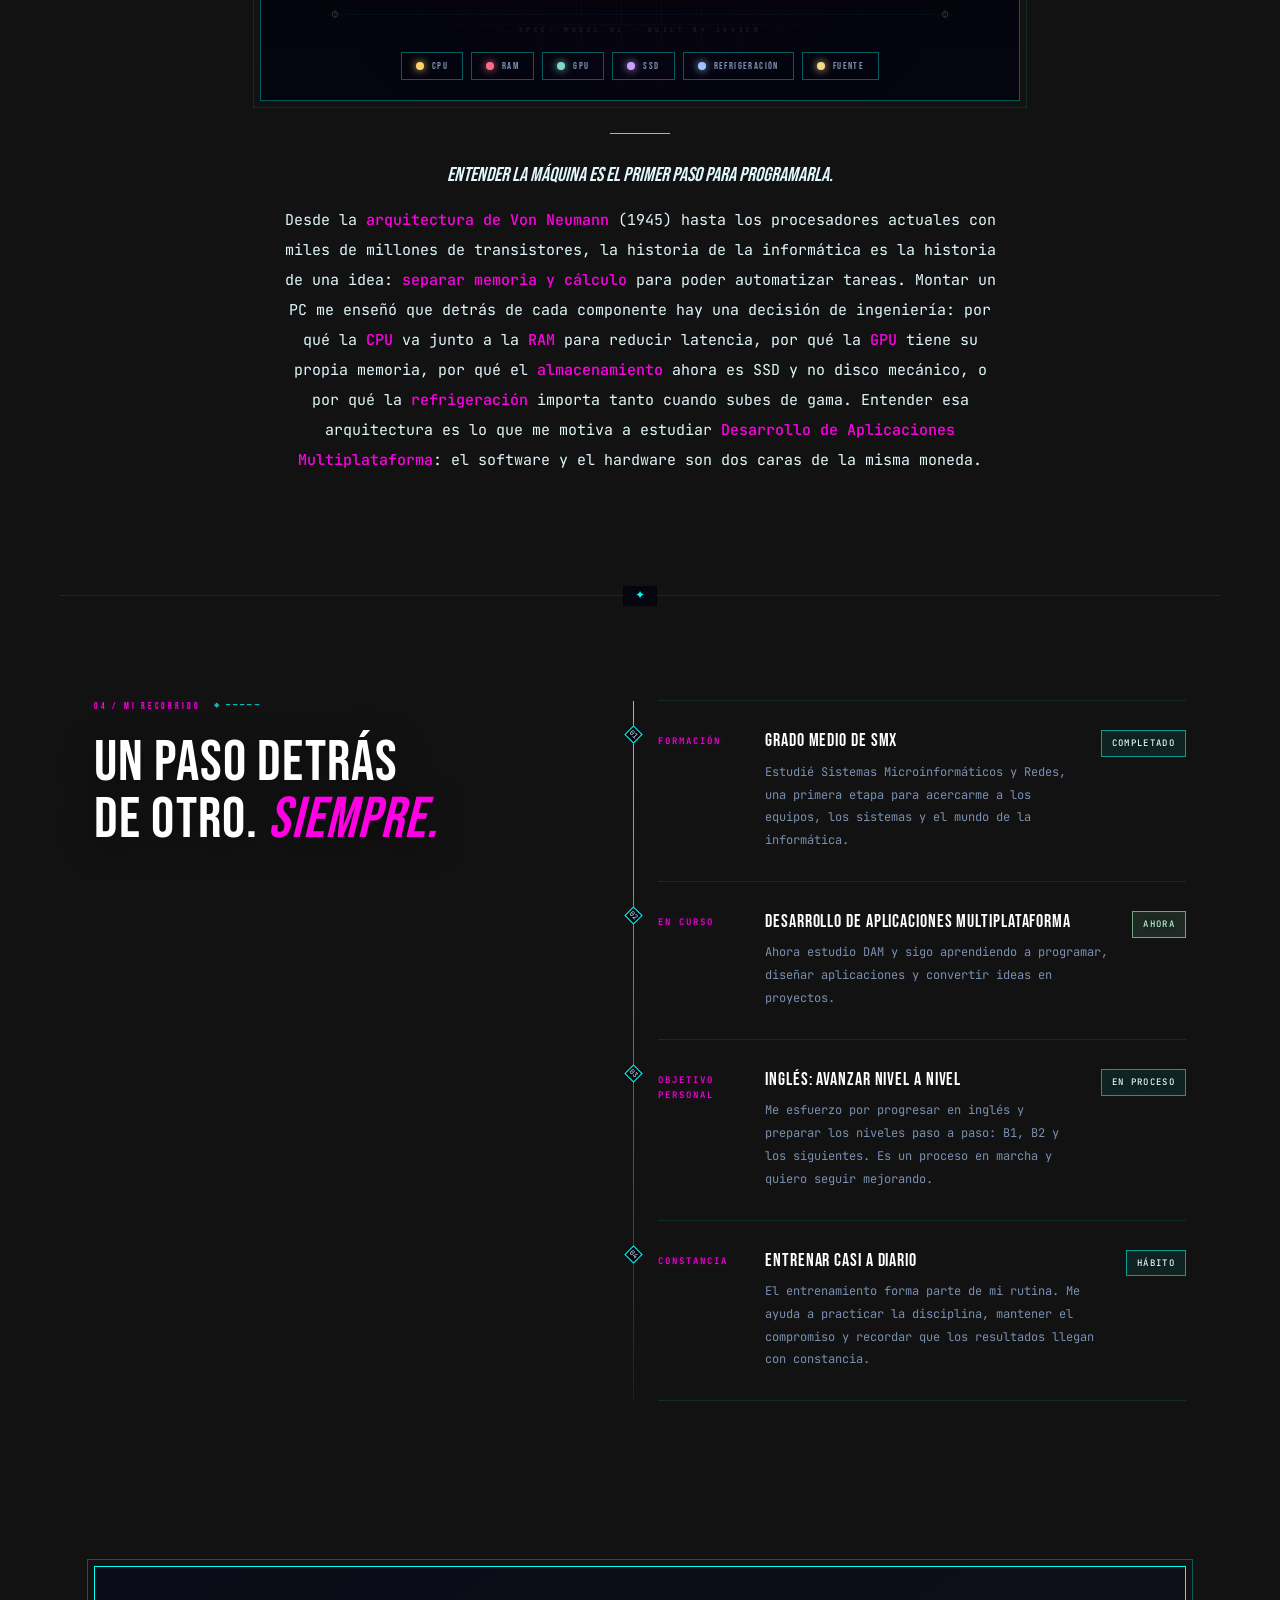
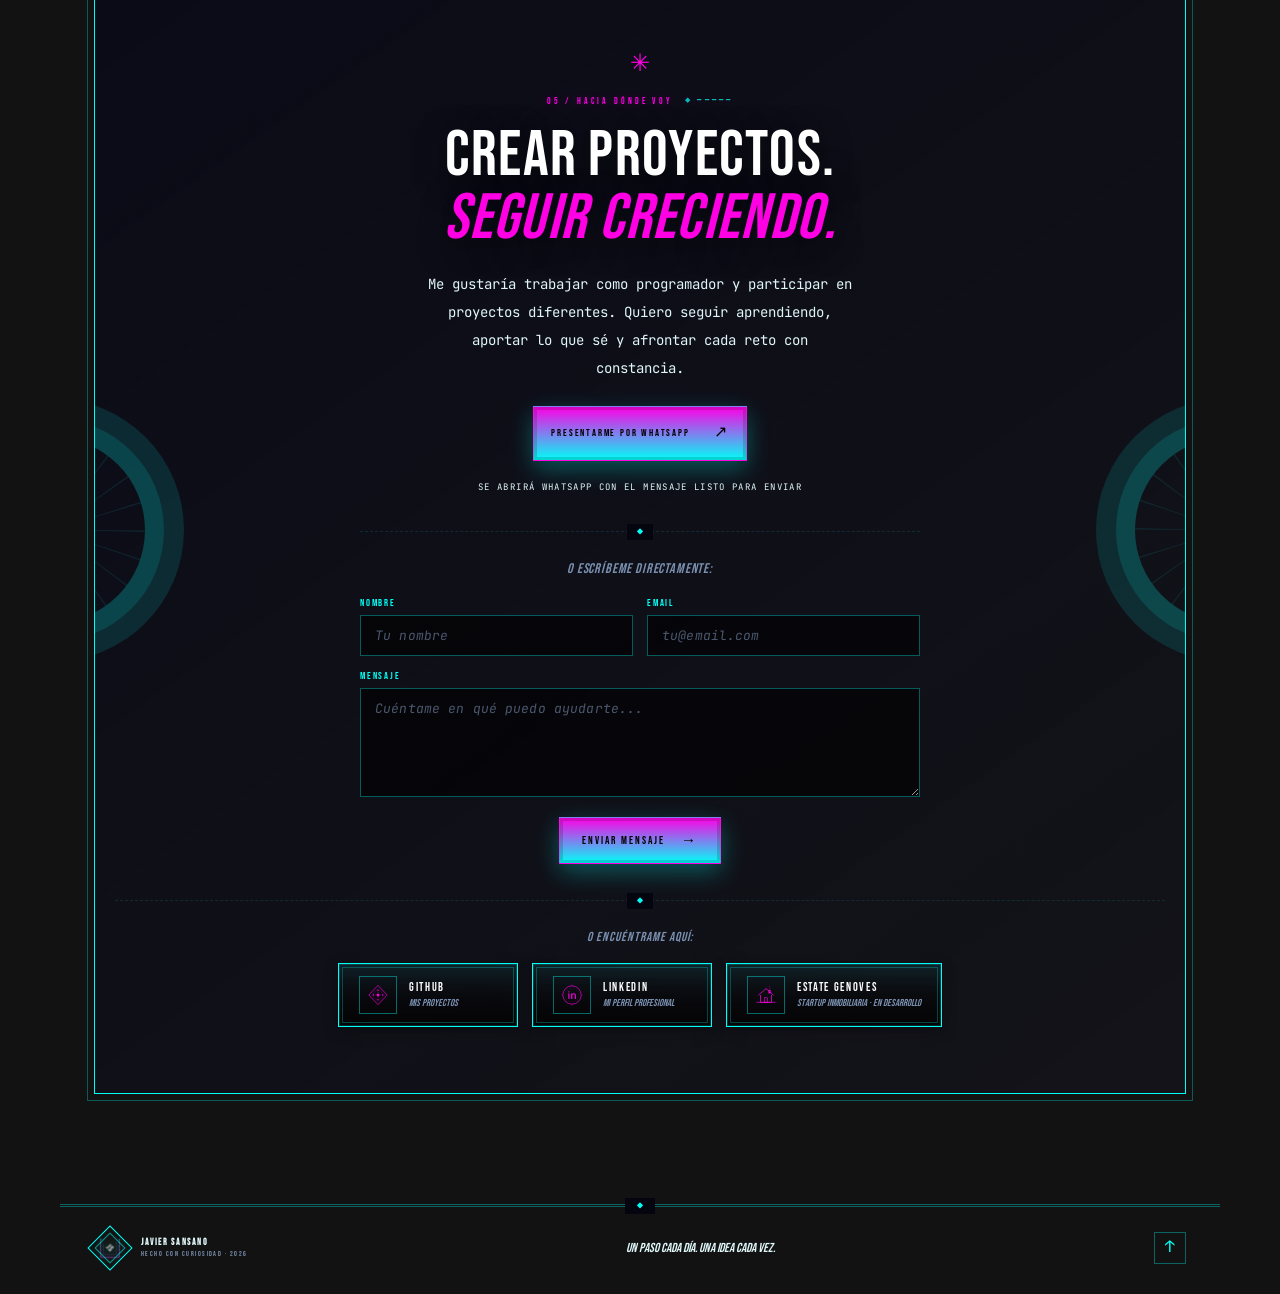
==== commit e8b2d412: "usar span para asegurar la visualización del guion en 70-90" ====
--- a/index.html
+++ b/index.html
@@ -533,7 +533,7 @@
         <p class="metrics__title">Mi portafolio en números</p>
         <div class="metrics__grid">
           <div class="metrics__item"><strong>100</strong><span>SEO (Lighthouse)</span></div>
-          <div class="metrics__item"><strong>70&#8211;90</strong><span>Rendimiento (Lighthouse)</span></div>
+          <div class="metrics__item"><strong>70<span>-</span>90</strong><span>Rendimiento (Lighthouse)</span></div>
           <div class="metrics__item"><strong>7</strong><span>Paletas intercambiables</span></div>
           <div class="metrics__item"><strong>4</strong><span>Idiomas en el chatbot</span></div>
           <div class="metrics__item"><strong>5</strong><span>APIs externas integradas</span></div>
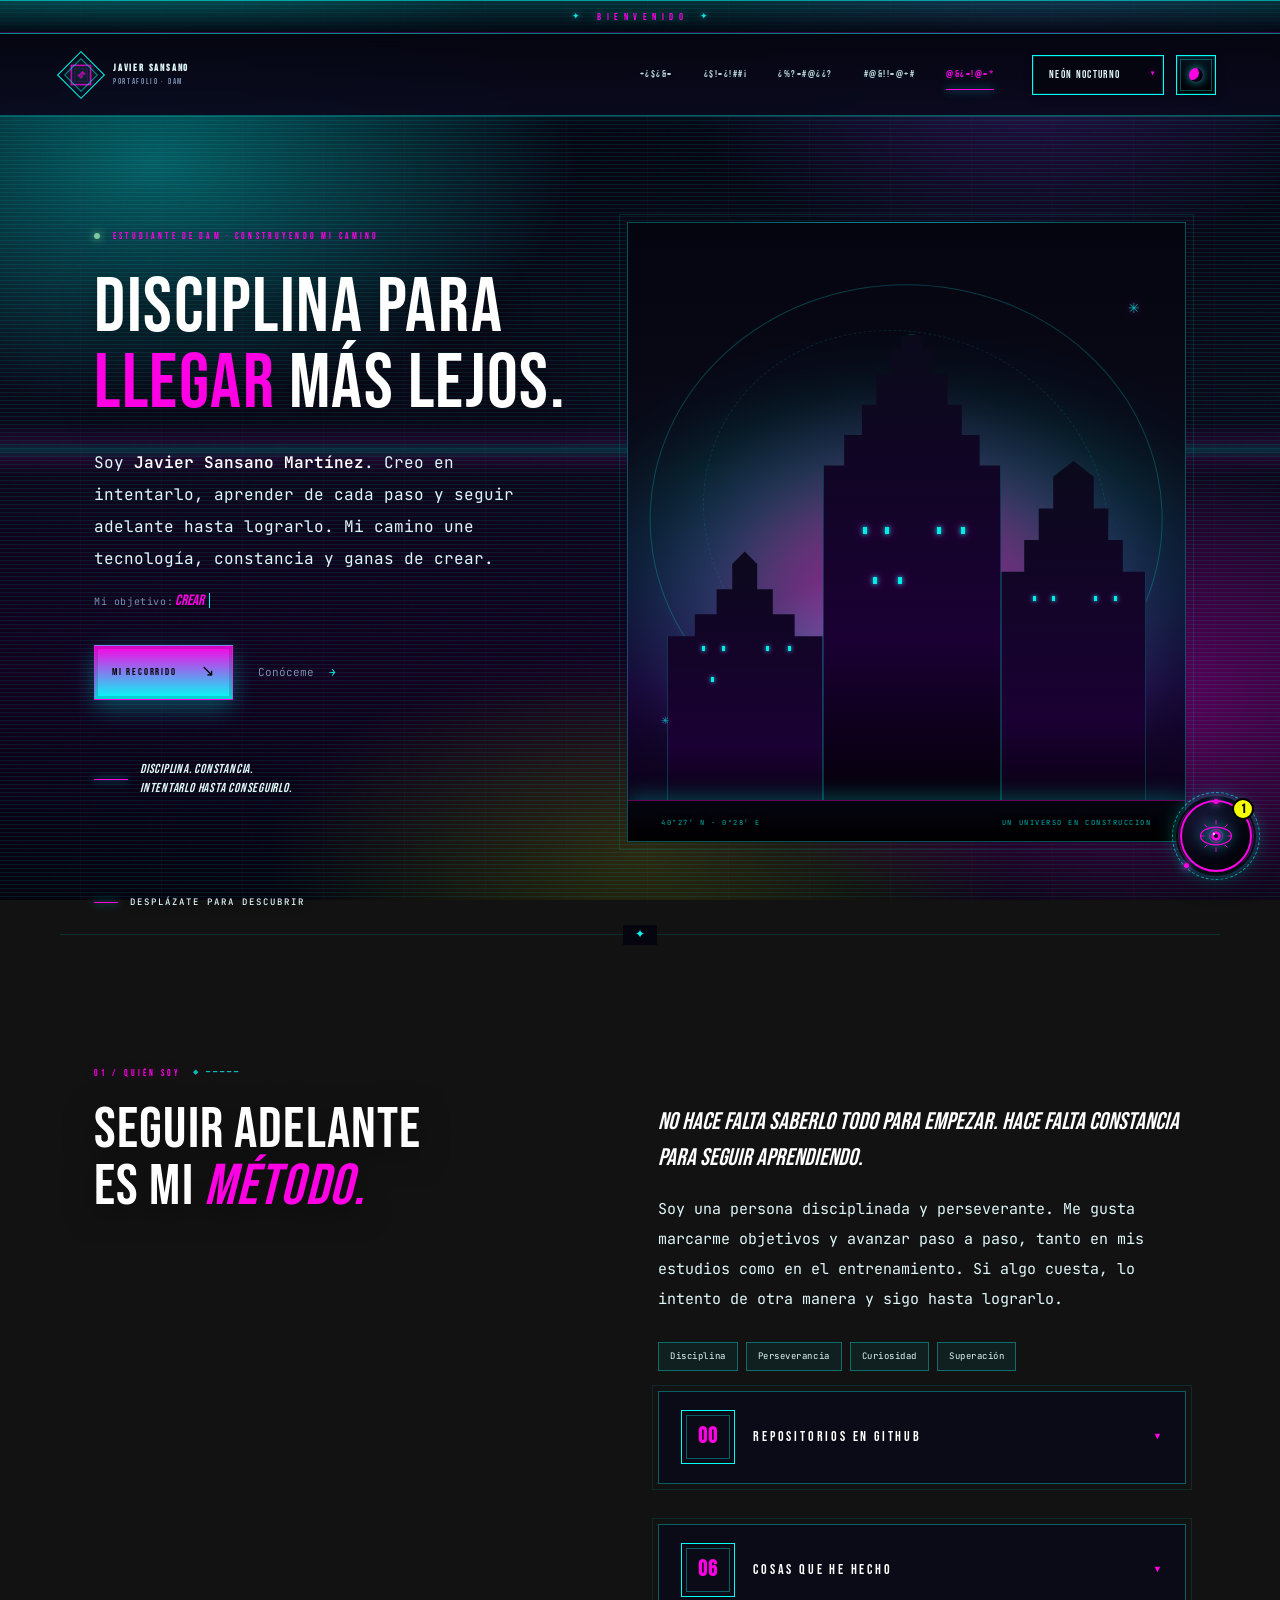
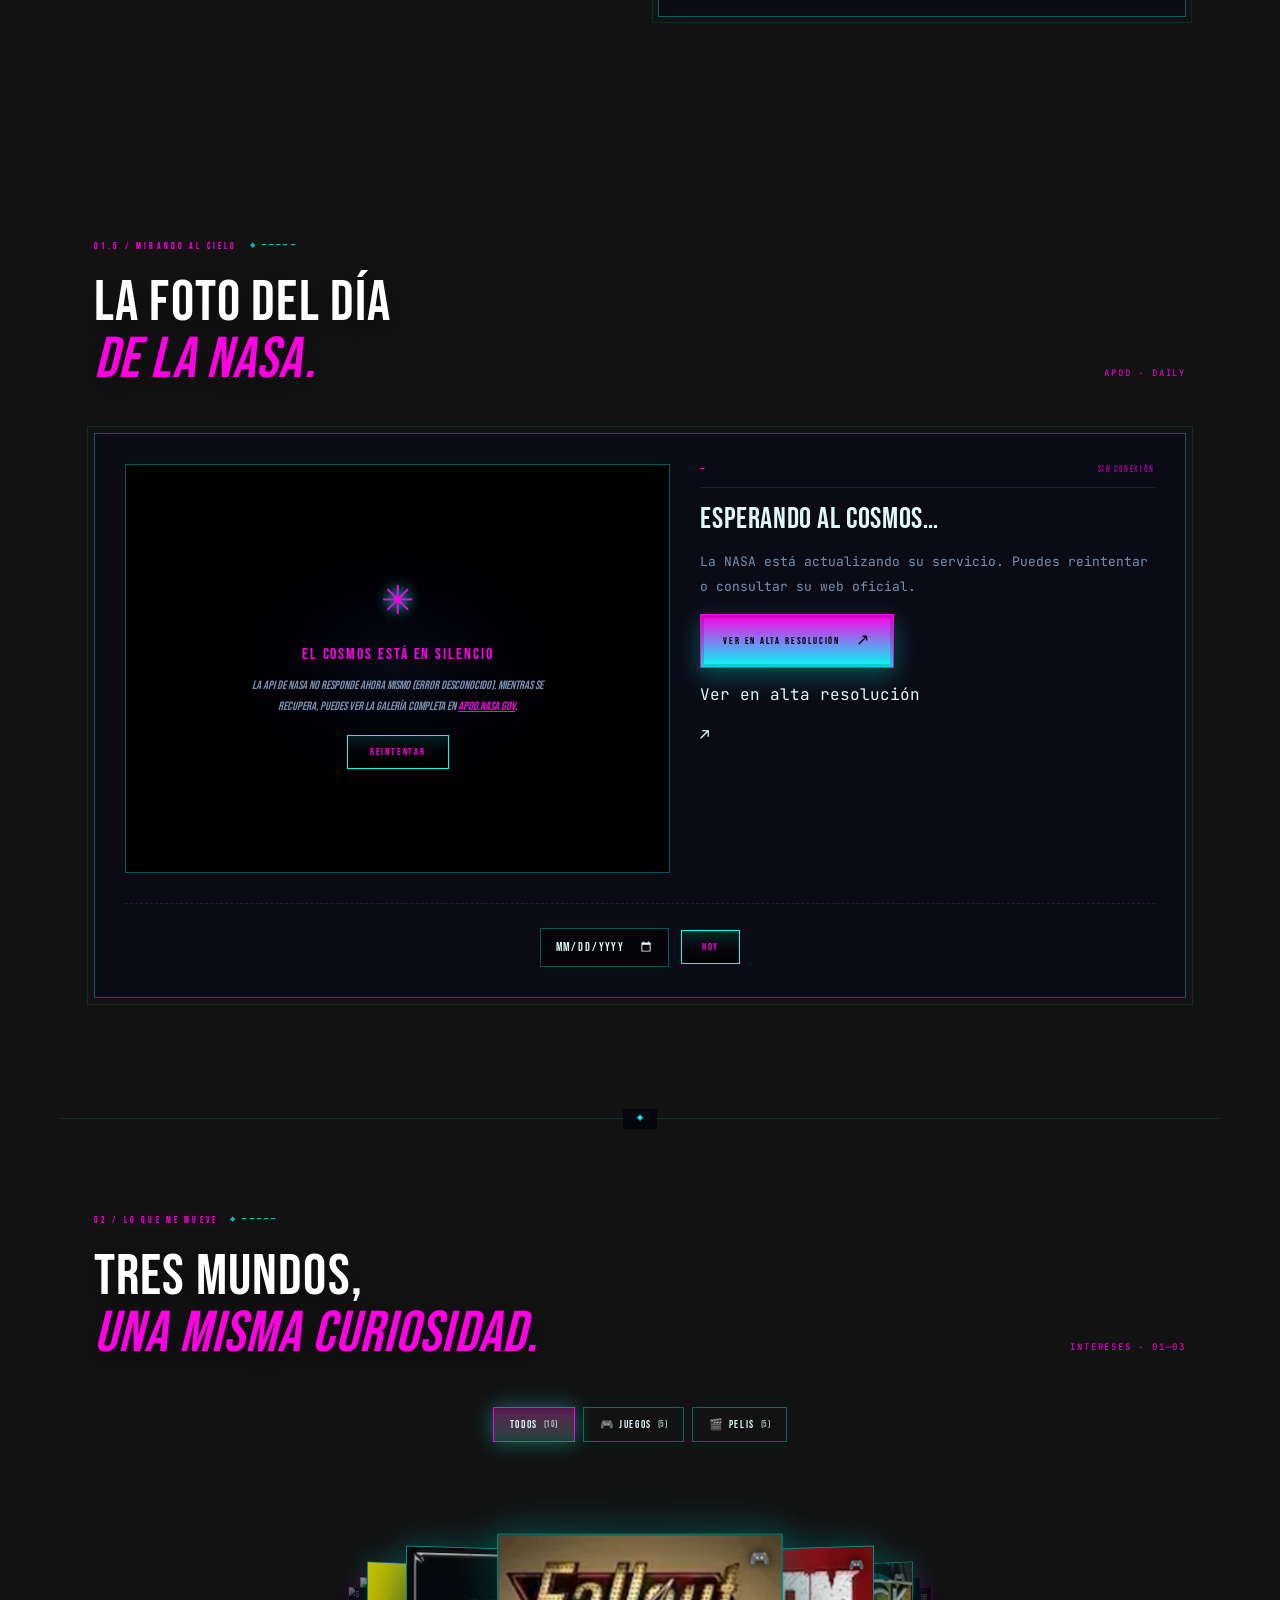
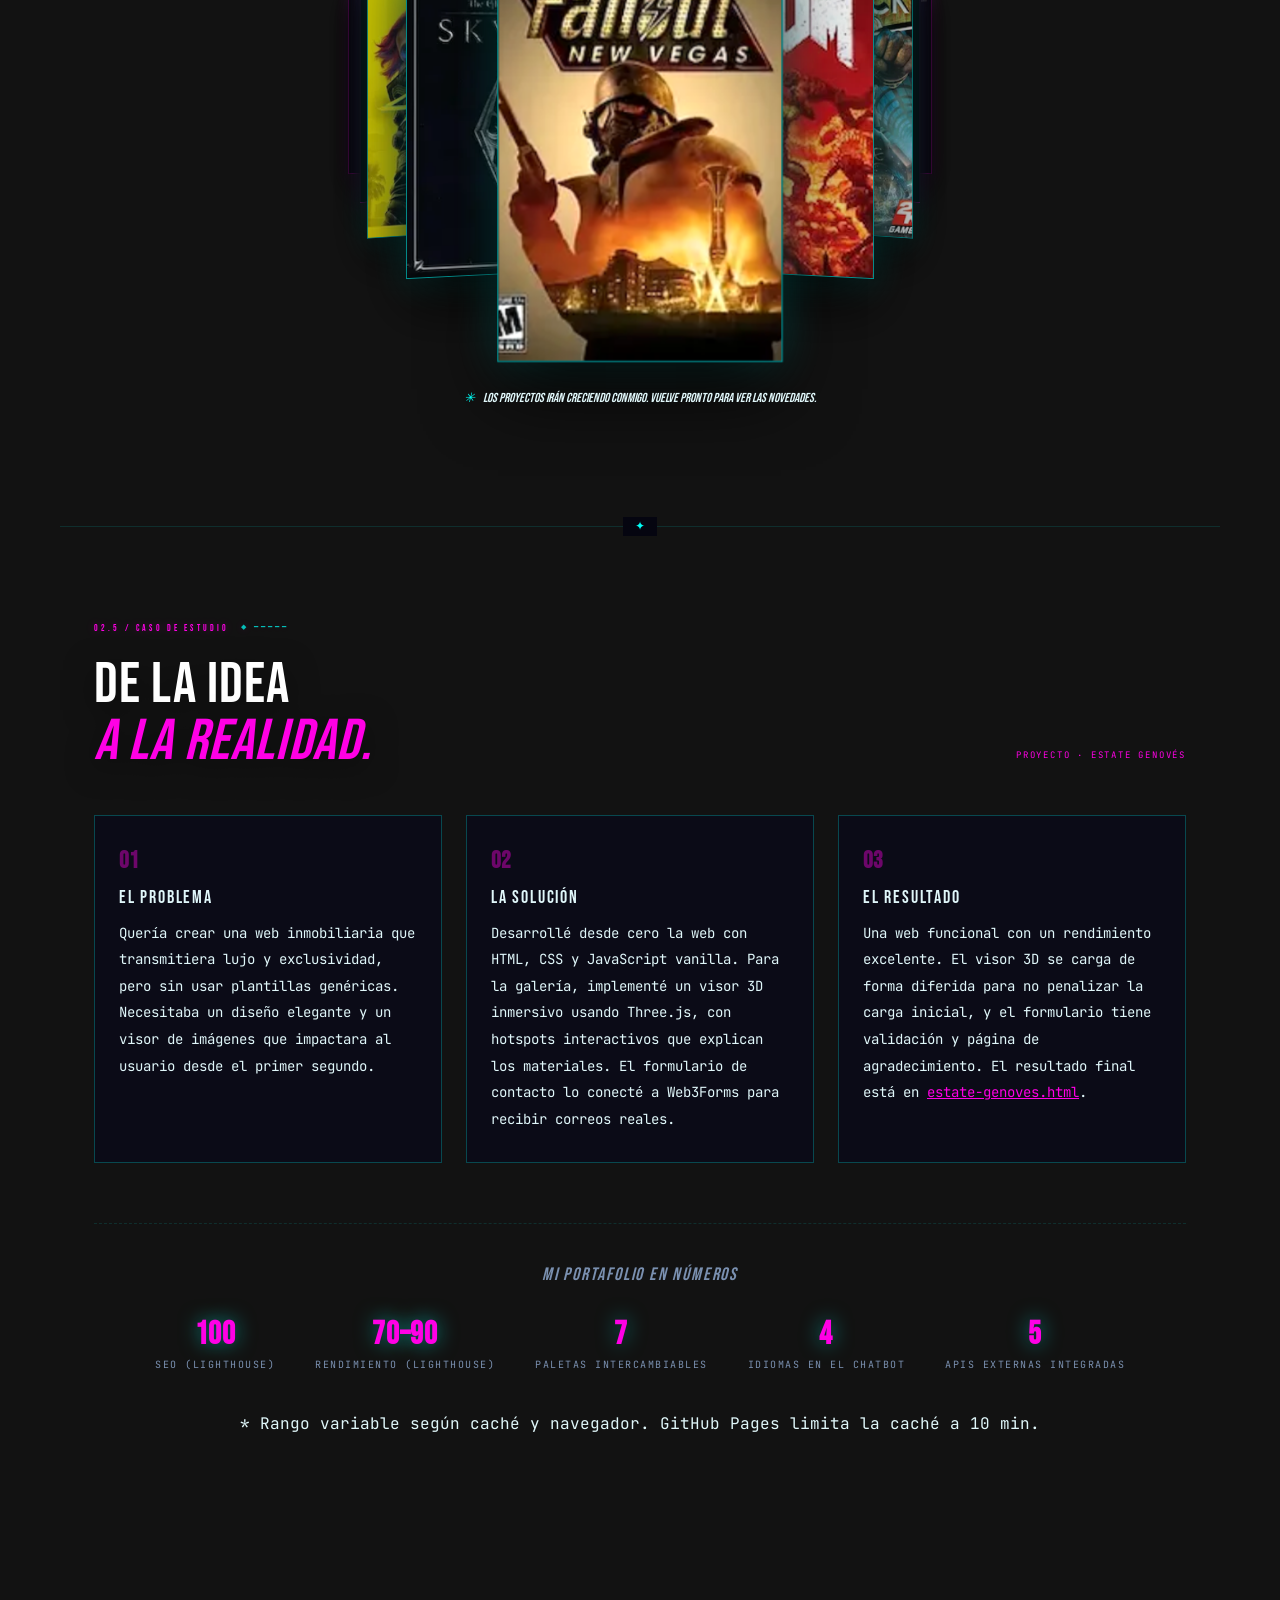
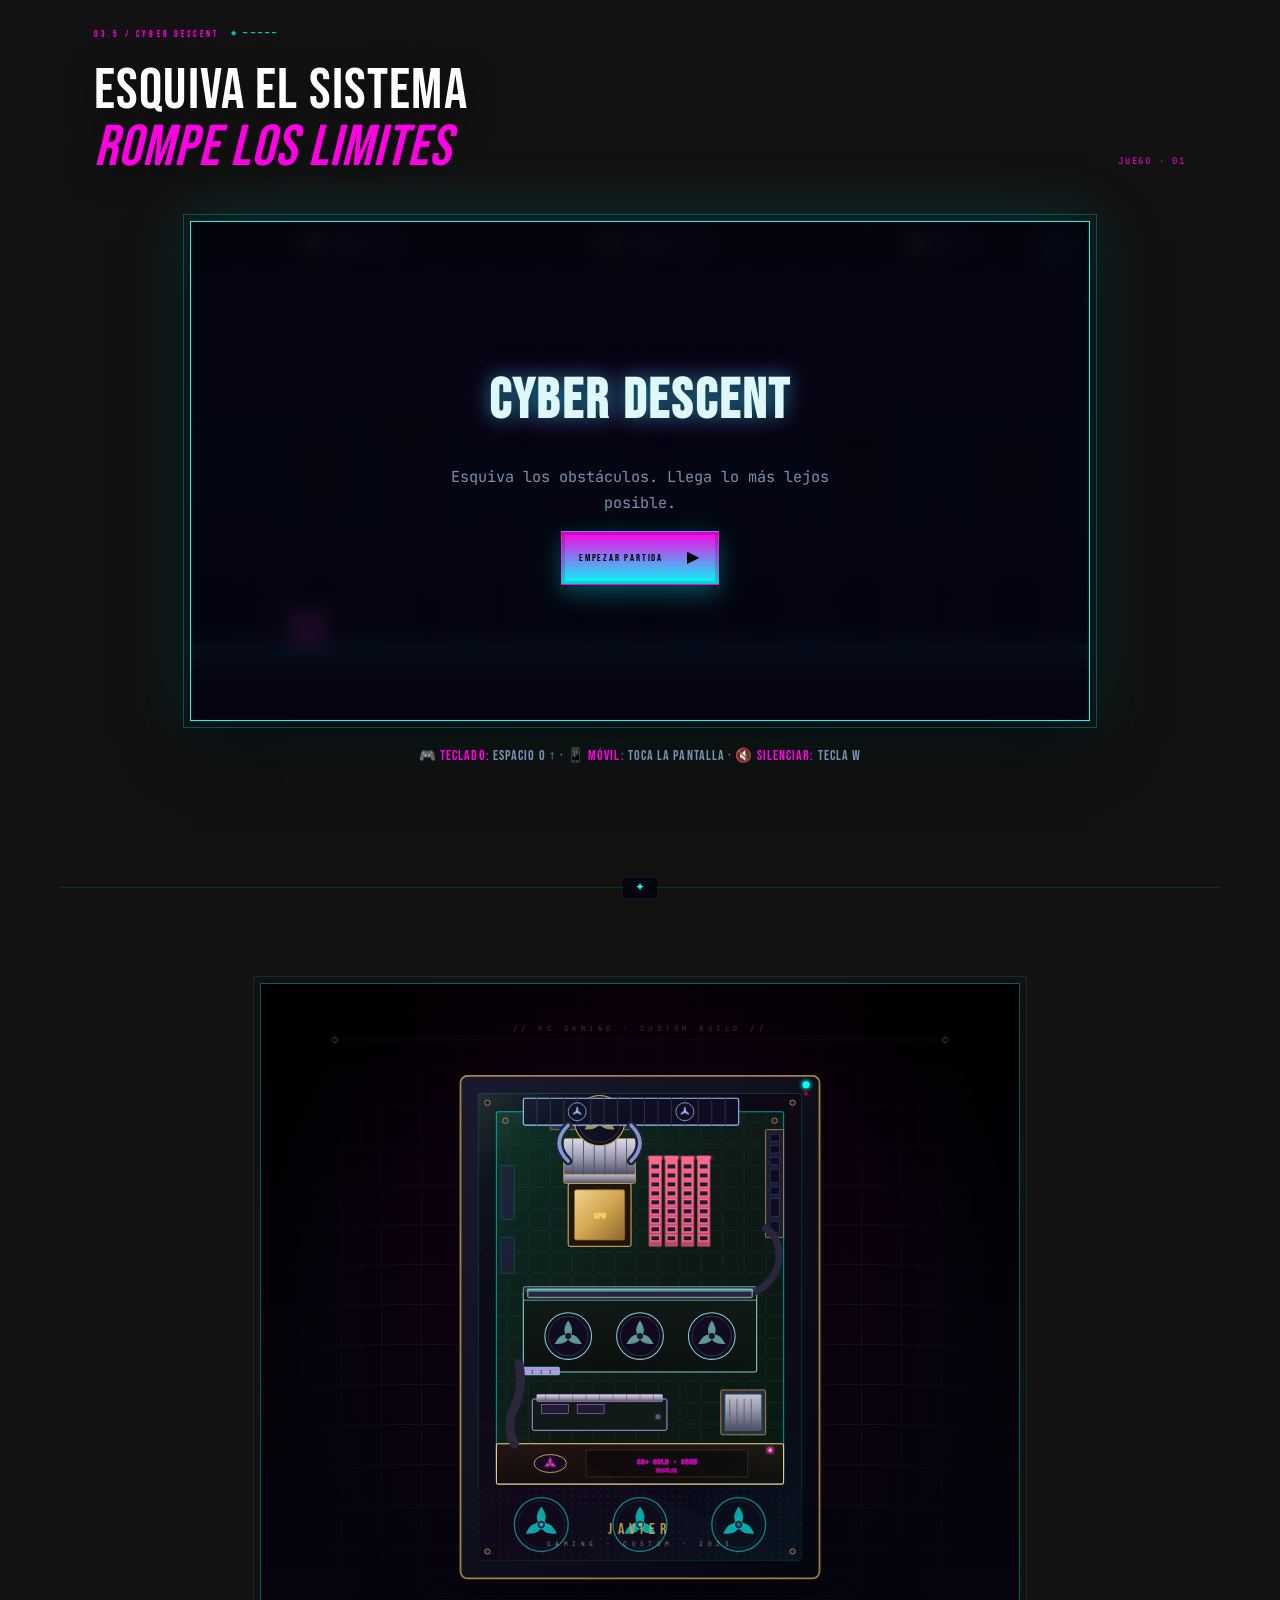
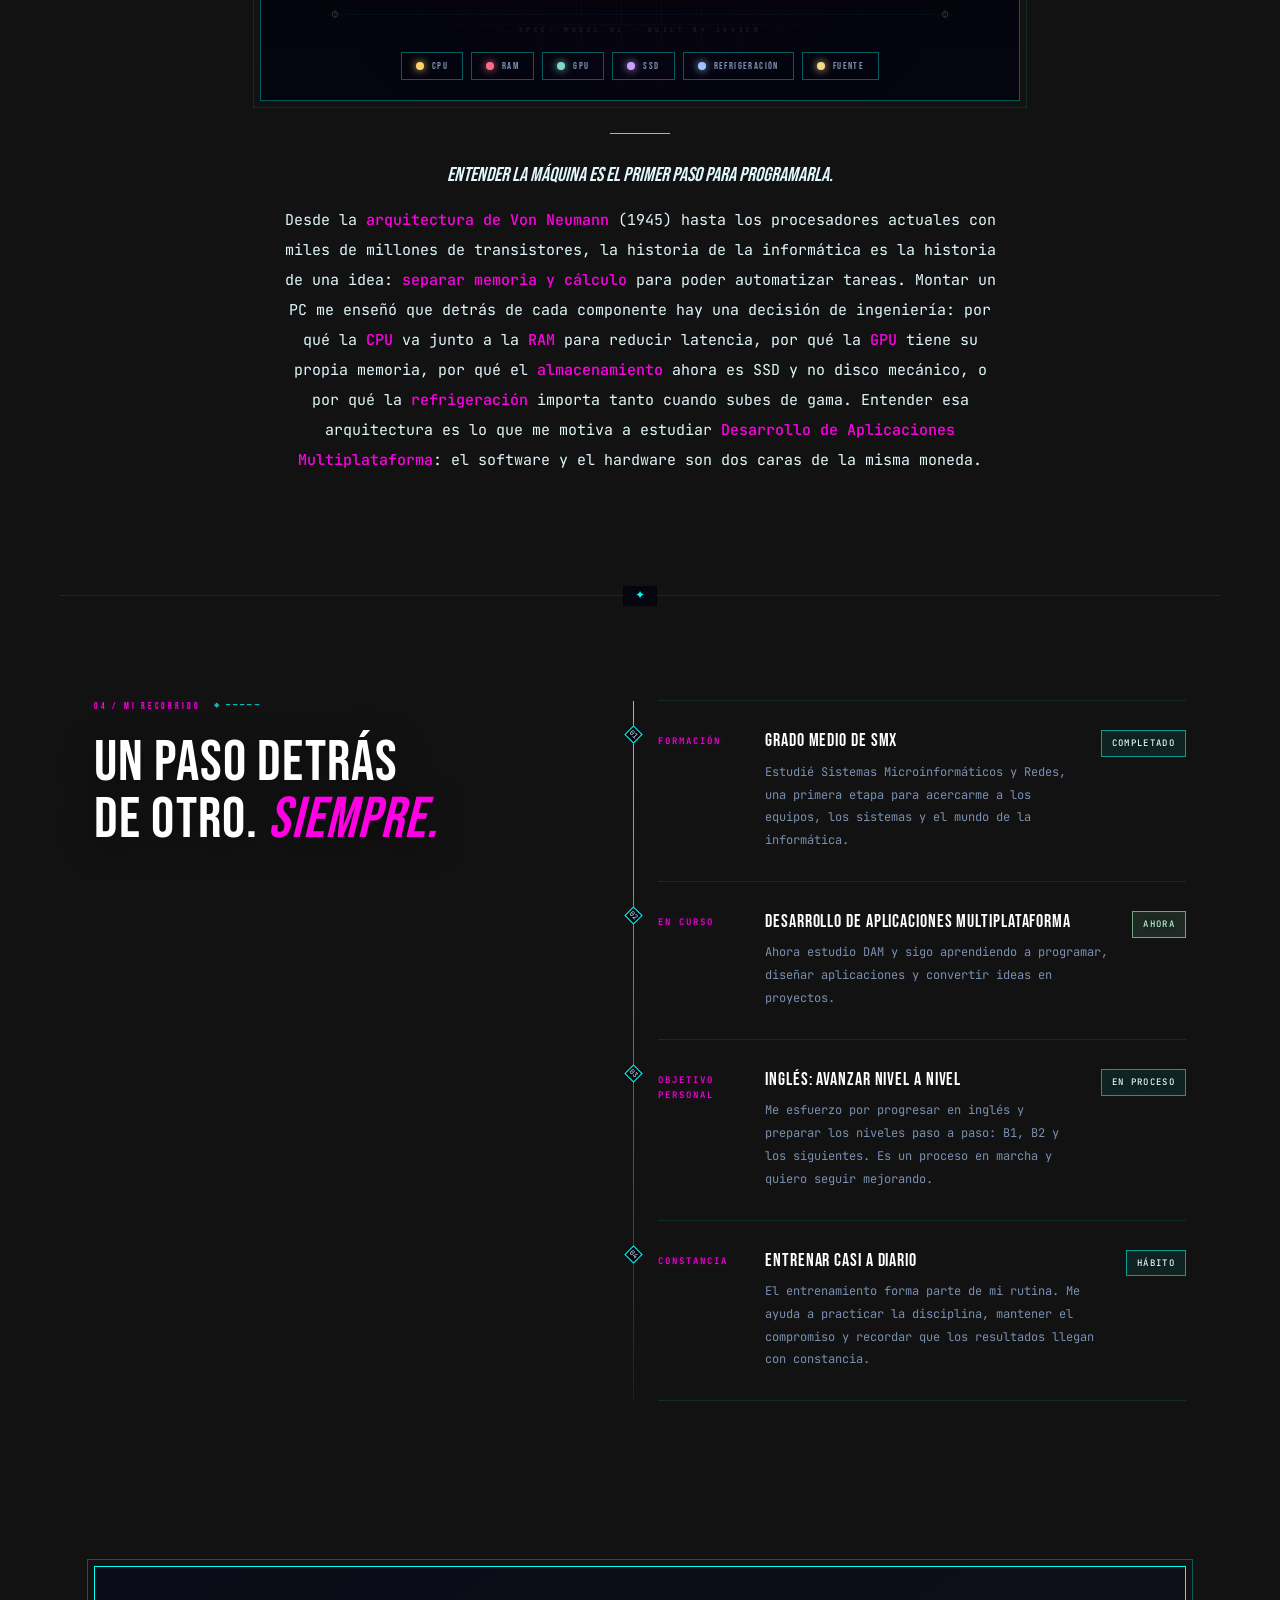
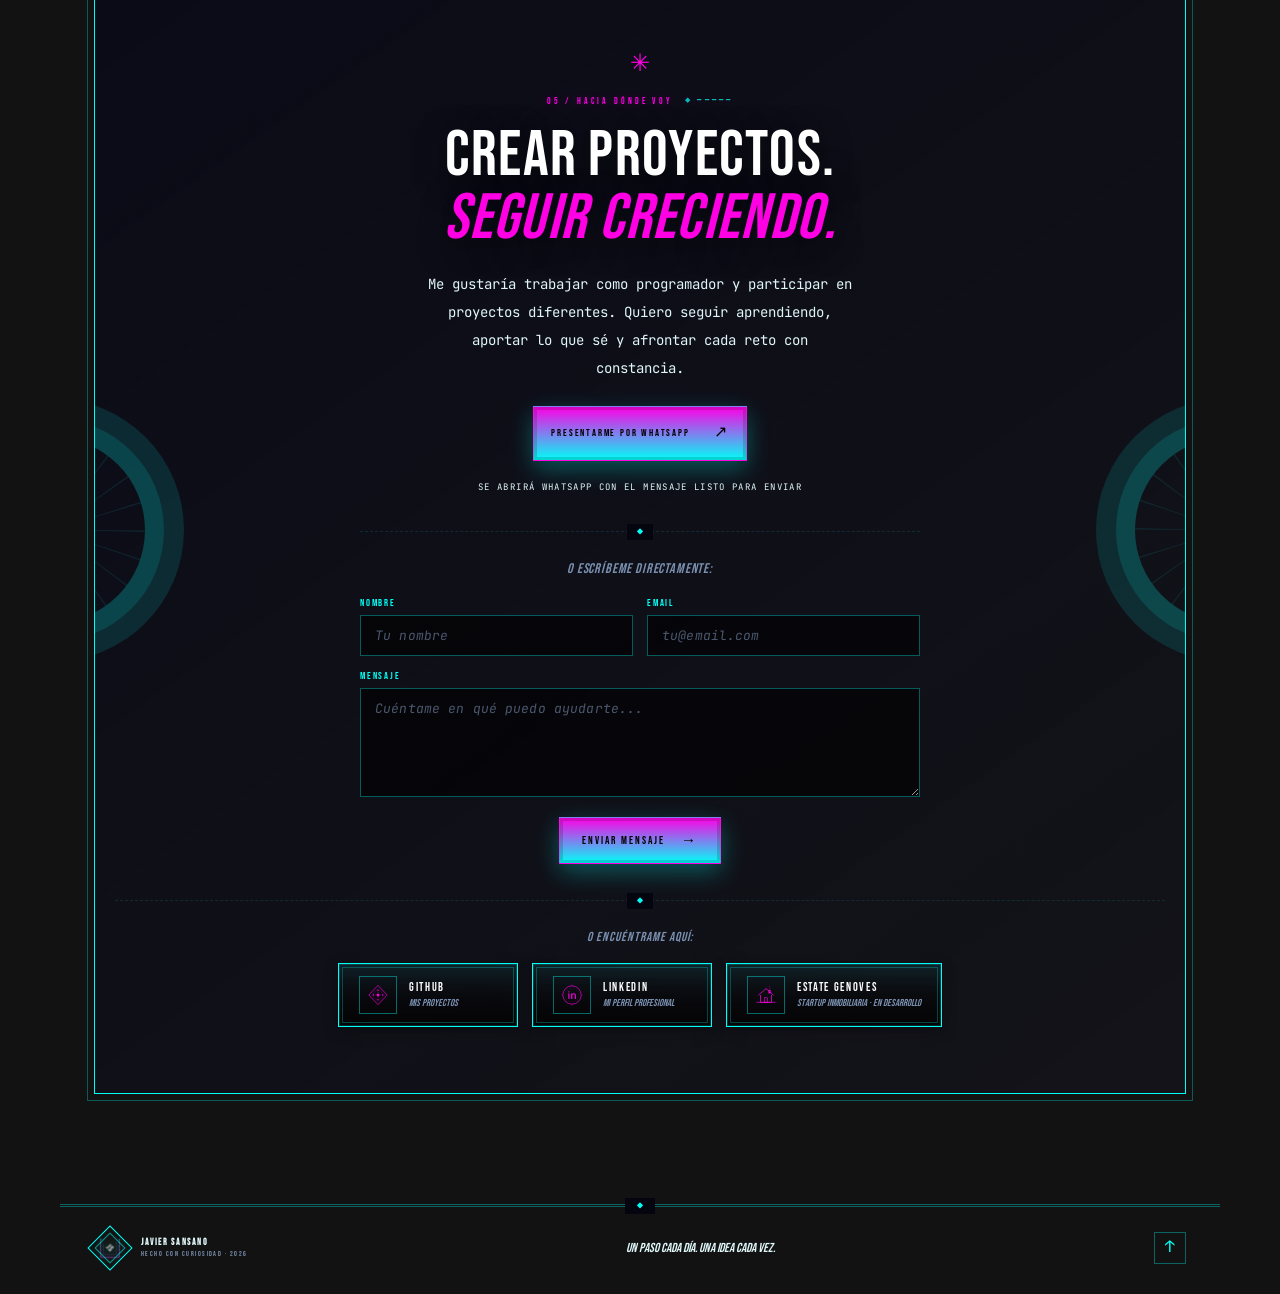
==== commit 3590f303: "cambiar  span para asegurar la visualización(final) de guion en 70-90" ====
--- a/index.html
+++ b/index.html
@@ -533,7 +533,7 @@
         <p class="metrics__title">Mi portafolio en números</p>
         <div class="metrics__grid">
           <div class="metrics__item"><strong>100</strong><span>SEO (Lighthouse)</span></div>
-          <div class="metrics__item"><strong>70<span>-</span>90</strong><span>Rendimiento (Lighthouse)</span></div>
+          <div class="metrics__item"><strong>70&#8211;90</strong><span>Rendimiento (Lighthouse)</span></div>
           <div class="metrics__item"><strong>7</strong><span>Paletas intercambiables</span></div>
           <div class="metrics__item"><strong>4</strong><span>Idiomas en el chatbot</span></div>
           <div class="metrics__item"><strong>5</strong><span>APIs externas integradas</span></div>
